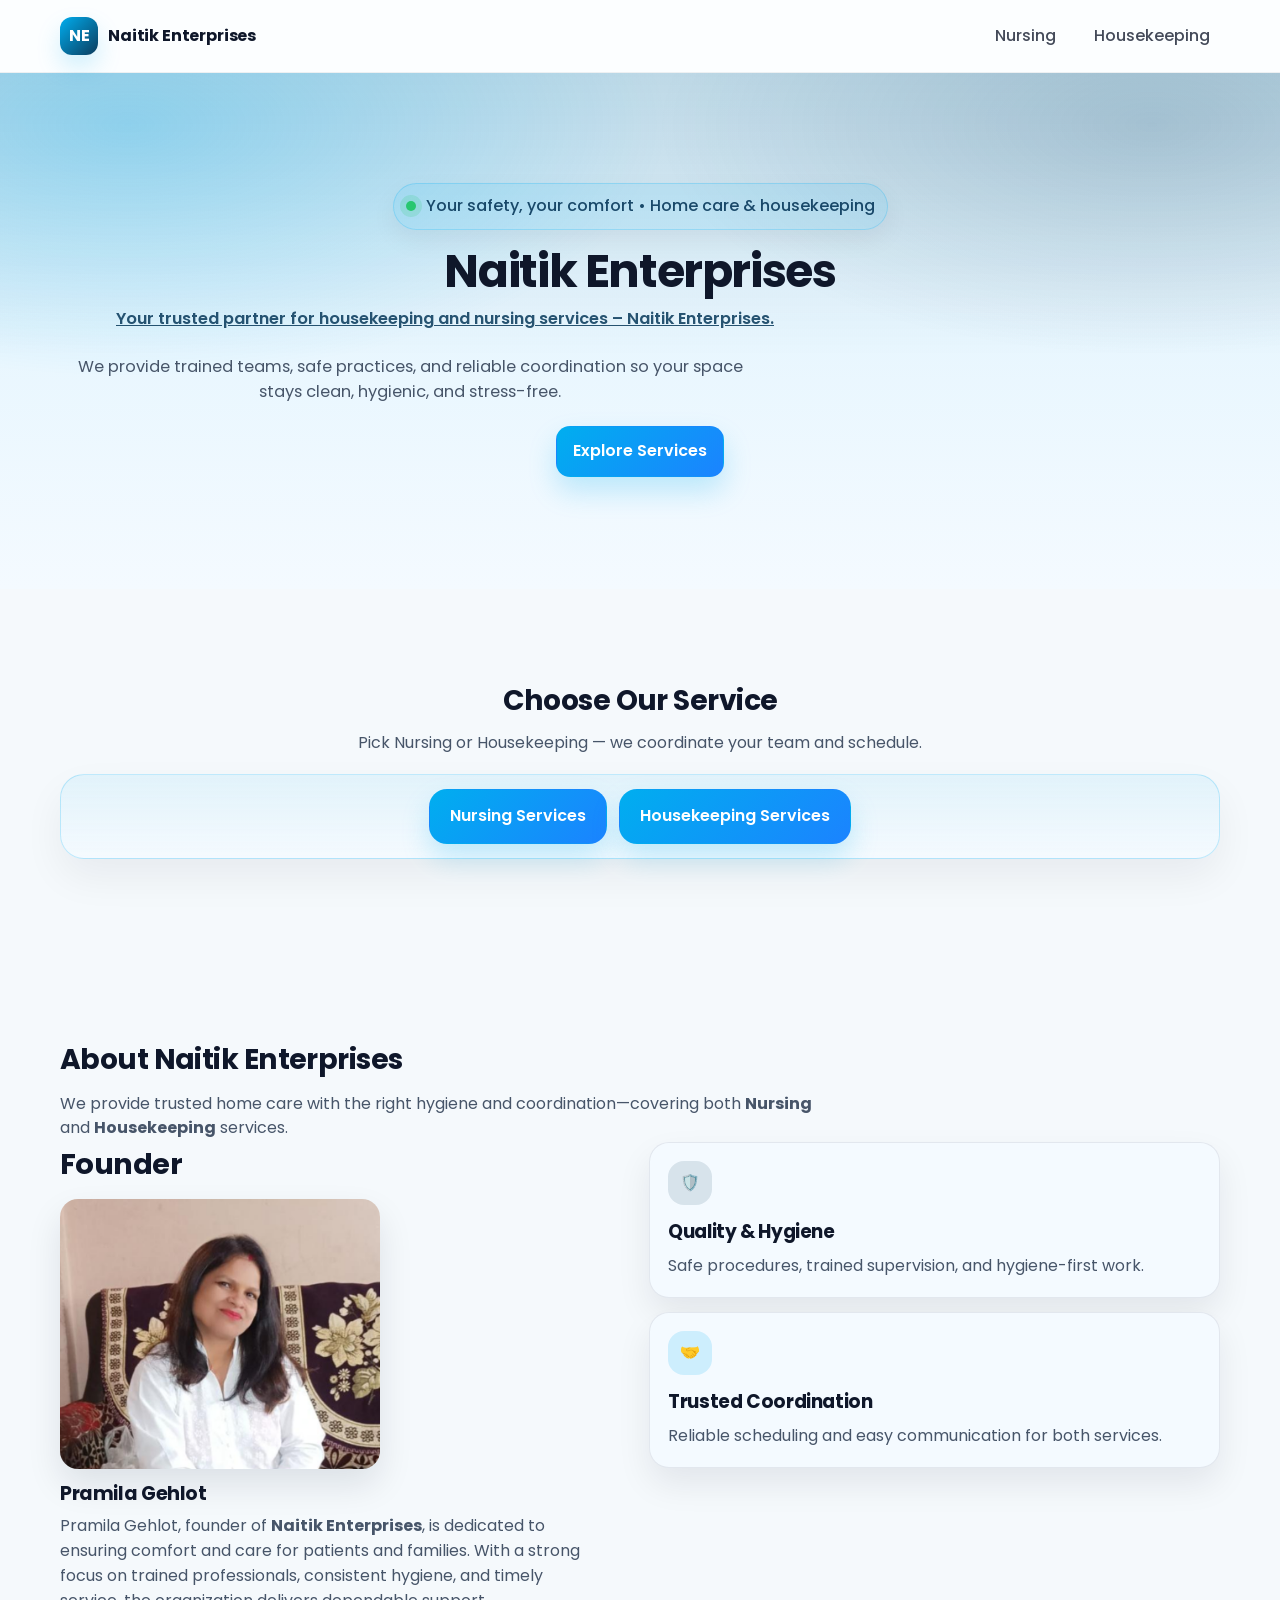
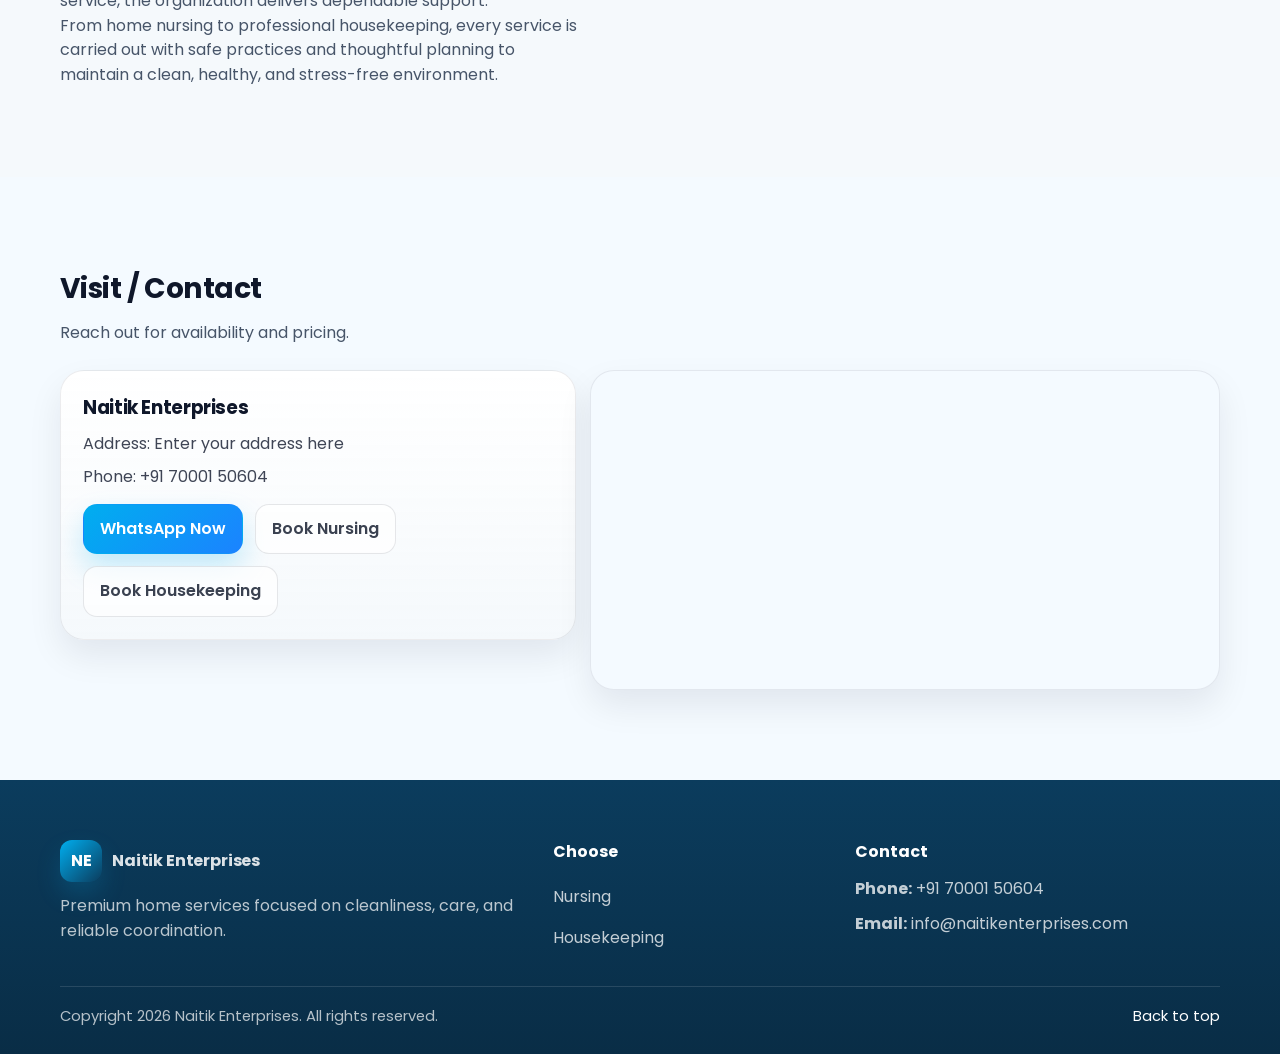
==== index.html @ d5fc6ef5 "comp" ====
﻿<!doctype html>
<html lang="en">
  <head>
    <meta charset="UTF-8" />
    <meta name="viewport" content="width=device-width, initial-scale=1.0" />
    <meta
      name="description"
      content="Choose a service: Nursing or Housekeeping by Naitik Enterprises."
    />
    <title>Naitik Enterprises - Choose Service</title>

    <link rel="preconnect" href="https://fonts.googleapis.com" />
    <link rel="preconnect" href="https://fonts.gstatic.com" crossorigin />
    <link
      href="https://fonts.googleapis.com/css2?family=Poppins:wght@300;400;500;600;700&display=swap"
      rel="stylesheet"
    />

    <link rel="stylesheet" href="./style.css" />
  </head>

  <body>
    <a class="skip-link" href="#home">Skip to content</a>

    <header class="header" id="top">
      <nav class="nav" aria-label="Primary navigation">
        <div class="container nav__inner">
          <a class="brand" href="index.html" aria-label="Naitik Enterprises Home">
            <span class="brand__mark" aria-hidden="true">NE</span>
            <span class="brand__name">Naitik Enterprises</span>
          </a>

          <button
            class="nav__toggle"
            type="button"
            aria-label="Open menu"
            aria-controls="navMenu"
            aria-expanded="false"
          >
            <span class="nav__toggleLines" aria-hidden="true"></span>
          </button>

          <div class="nav__menu" id="navMenu">
            <a class="nav__link" href="nursing.html">Nursing</a>
            <a class="nav__link" href="housekeeping.html">Housekeeping</a>
          </div>
        </div>
      </nav>
    </header>

    <main id="home">
      <section class="hero section" aria-label="Choose Service">
        <div class="container hero__grid" style="grid-template-columns:1fr">
          <div class="hero__content reveal" style="text-align:center">
            <div class="pill">
              <span class="dot" aria-hidden="true"></span>
              Your safety, your comfort • Home care & housekeeping
            </div>

            <h1 class="hero__title">Naitik Enterprises</h1>

            <p class="hero__subtitle" style="margin-top:10px; font-weight:600; color:rgba(11,60,93,.88);">
              <a href="#choose" style="text-decoration:underline;">
                Your trusted partner for housekeeping and nursing services – Naitik Enterprises.
              </a>
            </p>

            <p class="hero__subtitle" style="margin-top:6px;">
              We provide trained teams, safe practices, and reliable coordination so your space stays
              clean, hygienic, and stress-free.
            </p>

            <div class="hero__actions" style="justify-content:center; margin-top:16px;">
              <a class="btn btn--primary" href="#choose">Explore Services</a>
            </div>
          </div>
        </div>
      </section>

      <section class="section section--soft" id="choose" aria-label="Choose Our Service">
        <div class="container">
          <div class="sectionHead reveal" style="max-width:860px; margin-inline:auto; text-align:center;">
            <h2 class="sectionHead__title" style="margin-bottom:8px;">Choose Our Service</h2>
            <p class="sectionHead__subtitle">Pick Nursing or Housekeeping — we coordinate your team and schedule.</p>
          </div>

          <div class="chooseOptions reveal">
            <a class="btn btn--primary" href="nursing.html">Nursing Services</a>
            <a class="btn btn--primary" href="housekeeping.html">Housekeeping Services</a>
          </div>
        </div>
      </section>

      <section class="section section--soft" id="about" aria-label="About Us">
        <div class="container">
          <div class="sectionHead reveal">
            <h2 class="sectionHead__title">About Naitik Enterprises</h2>
            <p class="sectionHead__subtitle">
              We provide trusted home care with the right hygiene and coordination—covering both
              <strong>Nursing</strong> and <strong>Housekeeping</strong> services.
            </p>
          </div>

          <div class="twoCol">
            <div class="twoCol__left reveal">
              <h3 class="twoCol__title">Founder</h3>
              <div class="founderPhotoWrap">
                <img
                  class="founderPhoto"
                  src="./images/founder%20photo.png"
                  alt="Founder Pramila Gehlot"
                  loading="lazy"
                  decoding="async"
                />
                <h4 class="founderName">Pramila Gehlot</h4>
                <p class="twoCol__text">
          Pramila Gehlot, founder of <strong>Naitik Enterprises</strong>, is dedicated to ensuring comfort and care for patients and families. With a strong focus on trained professionals, consistent hygiene, and timely service, the organization delivers dependable support.
                </p>
                <p class="twoCol__text">
                  From home nursing to professional housekeeping, every service is carried out with safe practices and thoughtful planning to maintain a clean, healthy, and stress-free environment.
                </p>
              </div>
            </div>

            <div class="twoCol__right reveal">
              <div class="featureCard">
                <div class="featureCard__icon" aria-hidden="true">🛡️</div>
                <h3 class="featureCard__title">Quality &amp; Hygiene</h3>
                <p class="featureCard__text">Safe procedures, trained supervision, and hygiene-first work.</p>
              </div>
              <div class="featureCard" style="margin-top:14px;">
                <div class="featureCard__icon featureCard__icon--blue" aria-hidden="true">🤝</div>
                <h3 class="featureCard__title">Trusted Coordination</h3>
                <p class="featureCard__text">Reliable scheduling and easy communication for both services.</p>
              </div>
            </div>
          </div>
        </div>
      </section>

      <section class="section" id="location" aria-label="Location">
        <div class="container">
          <div class="sectionHead reveal">
            <h2 class="sectionHead__title">Visit / Contact</h2>
            <p class="sectionHead__subtitle">
              Reach out for availability and pricing.
            </p>
          </div>

          <div class="locGrid">
            <div class="locInfo reveal">
              <div class="locCard">
                <h3 class="locCard__title">Naitik Enterprises</h3>
                <p class="locCard__text">
                  Address: <span data-address>Enter your address here</span>
                </p>
                <p class="locCard__text">Phone: <span data-phone>+91 70001 50604</span></p>
                <div class="locActions">
                  <a
                    class="btn btn--primary"
                    data-whatsapp-link
                    href="#"
                    rel="noopener"
                    aria-label="WhatsApp Now"
                    >WhatsApp Now</a
                  >
                  <a class="btn btn--ghost" href="nursing.html#contact">Book Nursing</a>
                  <a class="btn btn--ghost" href="housekeeping.html#contact">Book Housekeeping</a>
                </div>
              </div>
            </div>

            <div class="mapWrap reveal">
              <div class="mapCard" aria-label="Google Map">
                <iframe
                  loading="lazy"
                  referrerpolicy="no-referrer-when-downgrade"
                  src="https://www.google.com/maps?q=22.7072337,75.9017387&output=embed"
                  title="Google Maps location"
                ></iframe>
              </div>
            </div>
          </div>
        </div>
      </section>
    </main>

    <footer class="footer">
      <div class="container footer__grid">
        <div class="footer__brand">
          <div class="brand brand--footer">
            <span class="brand__mark" aria-hidden="true">NE</span>
            <span class="brand__name">Naitik Enterprises</span>
          </div>
          <p class="footer__text">
            Premium home services focused on cleanliness, care, and reliable coordination.
          </p>
        </div>

        <div class="footer__col">
          <h4 class="footer__title">Choose</h4>
          <a class="footer__link" href="nursing.html">Nursing</a>
          <a class="footer__link" href="housekeeping.html">Housekeeping</a>
        </div>

        <div class="footer__col">
          <h4 class="footer__title">Contact</h4>
          <div class="footer__meta">
            <div><strong>Phone:</strong> +91 70001 50604</div>
            <div><strong>Email:</strong> info@naitikenterprises.com</div>
          </div>
        </div>
      </div>

        <div class="container footer__bottom">
          <div>Copyright <span id="year"></span> Naitik Enterprises. All rights reserved.</div>
        <a class="footer__top" href="#top">Back to top</a>
      </div>
    </footer>

    <script src="./script.js"></script>
  </body>
</html>
---- style.css ----
:root{
  --primary:#0B3C5D;
  --secondary:#00AEEF;
  --accent:#28C76F;
  --bg:#F4FAFF;
  --soft:#F5F9FC;
  --text:#0f172a;
  --muted:#475569;
  --border:rgba(15,23,42,.12);
  --shadow:0 18px 50px rgba(2, 18, 35, .12);
  --shadowSoft:0 10px 30px rgba(2, 18, 35, .10);
  --radius:16px;
  --radiusSm:12px;
  --container:1160px;
}

*{box-sizing:border-box}
html{scroll-behavior:smooth}
body{
  margin:0;
  font-family:Poppins, system-ui, -apple-system, Segoe UI, Roboto, Arial, sans-serif;
  color:var(--text);
  background:var(--bg);
  line-height:1.55;
}
img{max-width:100%;display:block}
a{color:inherit;text-decoration:none}
button,input,select{font:inherit}

.skip-link{
  position:absolute;left:-999px;top:10px;
  background:var(--primary);color:#fff;
  padding:10px 12px;border-radius:10px;
  z-index:1000;
}
.skip-link:focus{left:10px}

.container{
  width:min(var(--container), calc(100% - 40px));
  margin-inline:auto;
}

.section{padding:90px 0}
.section--soft{background:var(--soft)}

.sectionHead{max-width:760px}
.sectionHead__title{
  margin:0 0 10px;
  font-size:clamp(1.55rem, 2.2vw, 2.2rem);
  letter-spacing:-.02em;
}
.sectionHead__subtitle{margin:0;color:var(--muted)}

.header{position:sticky;top:0;z-index:999}
.nav{
  background:rgba(255,255,255,.72);
  backdrop-filter:saturate(140%) blur(14px);
  border-bottom:1px solid rgba(15,23,42,.06);
  transition:box-shadow .25s ease, background .25s ease;
}
.nav.is-scrolled{
  background:rgba(255,255,255,.92);
  box-shadow:0 10px 30px rgba(2, 18, 35, .10);
}
.nav__inner{
  height:72px;
  display:flex;
  align-items:center;
  justify-content:space-between;
  gap:18px;
}

.brand{display:flex;align-items:center;gap:10px}
.brand__mark{
  width:38px;height:38px;border-radius:12px;
  display:grid;place-items:center;
  background:linear-gradient(135deg, var(--secondary), var(--primary));
  color:#fff;font-weight:700;
  box-shadow:0 12px 24px rgba(0, 174, 239, .18);
}
.brand__name{font-weight:700;letter-spacing:-.01em}
.brand--footer .brand__mark{width:42px;height:42px}

.nav__menu{display:flex;align-items:center;gap:18px}
.nav__link{
  font-weight:500;
  color:rgba(15,23,42,.78);
  padding:10px 10px;
  border-radius:12px;
  transition:background .2s ease,color .2s ease;
}
.nav__link:hover{background:rgba(0,174,239,.10);color:var(--primary)}
.nav__link--cta{
  background:linear-gradient(135deg, rgba(0,174,239,.16), rgba(40,199,111,.12));
  border:1px solid rgba(0,174,239,.20);
}
.nav__link--cta:hover{background:rgba(0,174,239,.14)}

.nav__toggle{
  display:none;
  width:44px;height:44px;
  border-radius:14px;
  border:1px solid rgba(15,23,42,.10);
  background:rgba(255,255,255,.7);
}
.nav__toggleLines{
  display:block;width:18px;height:12px;margin:auto;
  background:
    linear-gradient(#0f172a,#0f172a) 0 0/100% 2px,
    linear-gradient(#0f172a,#0f172a) 0 50%/100% 2px,
    linear-gradient(#0f172a,#0f172a) 0 100%/100% 2px;
  background-repeat:no-repeat;
  opacity:.86;
}

/* HERO */
.hero{
  padding:110px 0 90px;
  position:relative;
  overflow:hidden;
  background-color:var(--bg);
}

.hero::before{
  content:"";
  position:absolute;
  inset:0;
  background-image:url('./images/background.png');
  background-size:cover;
  background-position:center;
  background-repeat:no-repeat;
  z-index:0;
}

/* Different hero background images per page so pages don't look like each other */
.hero[aria-label="Housekeeping Hero"]::before{
  background-image:url('./images/housekeeping.avif');
  background-position:center;
}

.hero[aria-label="Choose Service"]::before{
  background-image:url('./images/indexbackground.png');
  background-position:center;
}

.hero::after{
  content:"";
  position:absolute;
  inset:0;
  background:
    radial-gradient(900px 420px at 10% 10%, rgba(0,174,239,.18), transparent 60%),
    radial-gradient(900px 420px at 90% 10%, rgba(40,199,111,.14), transparent 55%),
    linear-gradient(180deg, rgba(11,60,93,.10), transparent 55%),
    linear-gradient(180deg, rgba(0,174,239,.10), rgba(244,250,255,.55));
  z-index:1;
  pointer-events:none;
}

/* Slightly different tint for Housekeeping hero to avoid nursing-like feel */
.hero[aria-label="Housekeeping Hero"]::after{
  background:
    radial-gradient(900px 420px at 10% 10%, rgba(40,199,111,.22), transparent 60%),
    radial-gradient(900px 420px at 90% 10%, rgba(0,174,239,.18), transparent 55%),
    linear-gradient(180deg, rgba(0,174,239,.08), transparent 55%),
    linear-gradient(180deg, rgba(40,199,111,.08), rgba(244,250,255,.68));
}

/* Medical-style theme for Choose Service page */
.hero[aria-label="Choose Service"]::after{
  background:
    radial-gradient(900px 420px at 10% 10%, rgba(0,174,239,.28), transparent 60%),
    radial-gradient(900px 420px at 90% 10%, rgba(11,60,93,.18), transparent 55%),
    linear-gradient(180deg, rgba(11,60,93,.14), transparent 55%),
    linear-gradient(180deg, rgba(0,174,239,.10), rgba(244,250,255,.78));
}

.hero[aria-label="Choose Service"] .pill{
  background:rgba(0,174,239,.10);
  border-color:rgba(0,174,239,.22);
  color:rgba(11,60,93,.92);
}

.hero[aria-label="Choose Service"] .hero__title{
  font-size:clamp(2.2rem, 3.6vw, 3.6rem);
  line-height:1.1;
}

.hero[aria-label="Choose Service"] .hero__subtitle{
  max-width:70ch;
  font-size:1.02rem;
}

.hero[aria-label="Choose Service"] .chooseOptions,
#choose .chooseOptions{
  margin-top:18px;
  display:flex;
  gap:12px;
  justify-content:center;
  flex-wrap:wrap;
  padding:14px 14px;
  border-radius:24px;
  border:1px solid rgba(0,174,239,.22);
  background:linear-gradient(180deg, rgba(0,174,239,.08), rgba(244,250,255,.78));
  box-shadow:0 18px 40px rgba(2,18,35,.06);
}

#choose .chooseOptions .btn,
.hero[aria-label="Choose Service"] .chooseOptions .btn{
  padding:14px 20px;
  border-radius:18px;
  transition:transform .2s ease, box-shadow .2s ease, border-color .2s ease, background .2s ease;
}

#choose .chooseOptions .btn:hover,
.hero[aria-label="Choose Service"] .chooseOptions .btn:hover{
  transform:translateY(-3px);
  box-shadow:0 22px 46px rgba(2,18,35,.12);
}

@media (max-width: 520px){
  #choose .chooseOptions,
  .hero[aria-label="Choose Service"] .chooseOptions{
    padding:12px;
  }
  #choose .chooseOptions .btn,
  .hero[aria-label="Choose Service"] .chooseOptions .btn{
    width:100%;
  }
}

.hero .hero__grid{
  position:relative;
  z-index:2;
}
.hero__grid{
  display:grid;
  grid-template-columns:1.05fr .95fr;
  gap:54px;
  align-items:center;
}
.pill{
  display:inline-flex;align-items:center;gap:10px;
  padding:10px 12px;border-radius:999px;
  background:rgba(255,255,255,.8);
  border:1px solid rgba(15,23,42,.08);
  box-shadow:0 10px 26px rgba(2, 18, 35, .06);
  color:rgba(15,23,42,.76);
  font-weight:500;
}
.dot{width:10px;height:10px;border-radius:50%;background:var(--accent);box-shadow:0 0 0 6px rgba(40,199,111,.18)}
.hero__title{
  margin:16px 0 10px;
  font-size:clamp(2.0rem, 3.2vw, 3.3rem);
  line-height:1.12;
  letter-spacing:-.03em;
}
.hero__subtitle{margin:0 0 22px;color:var(--muted);max-width:54ch}
.hero__actions{display:flex;gap:12px;flex-wrap:wrap;margin-bottom:22px}

.btn{
  display:inline-flex;align-items:center;justify-content:center;
  padding:12px 16px;
  border-radius:14px;
  border:1px solid transparent;
  font-weight:600;
  transition:transform .2s ease, box-shadow .2s ease, background .2s ease, border-color .2s ease;
  cursor:pointer;
  user-select:none;
}
.btn:active{transform:translateY(1px)}
.btn--primary{
  background:linear-gradient(135deg, var(--secondary), #1b83ff);
  color:#fff;
  box-shadow:0 14px 28px rgba(0,174,239,.22);
}
.btn--primary:hover{transform:translateY(-2px);box-shadow:0 18px 40px rgba(0,174,239,.28)}
.btn--ghost{
  background:rgba(255,255,255,.72);
  border-color:rgba(15,23,42,.10);
  color:rgba(15,23,42,.82);
}
.btn--ghost:hover{transform:translateY(-2px);box-shadow:0 16px 34px rgba(2, 18, 35, .10)}
.btn--dark{
  background:rgba(11,60,93,.92);
  color:#fff;
  box-shadow:0 14px 28px rgba(11,60,93,.22);
}
.btn--dark:hover{transform:translateY(-2px);box-shadow:0 18px 40px rgba(11,60,93,.28)}
.btn--accent{
  background:linear-gradient(135deg, var(--accent), #1fbf86);
  color:#08311c;
  box-shadow:0 14px 28px rgba(40,199,111,.22);
}
.btn--accent:hover{transform:translateY(-2px);box-shadow:0 18px 40px rgba(40,199,111,.26)}
.btn--full{width:100%}

.hero__trust{display:grid;grid-template-columns:repeat(3, minmax(0,1fr));gap:12px}
.trustItem{
  display:flex;gap:10px;align-items:flex-start;
  padding:12px 12px;border-radius:16px;
  background:rgba(255,255,255,.70);
  border:1px solid rgba(15,23,42,.08);
}
.trustItem__icon{
  width:34px;height:34px;border-radius:12px;
  display:grid;place-items:center;
  background:rgba(11,60,93,.12);
  color:var(--primary);font-weight:700;
}
.trustItem__icon--blue{background:rgba(0,174,239,.16);color:#056b9b}
.trustItem__icon--green{background:rgba(40,199,111,.18);color:#0a6a3b}

.trustItem__icon svg{
  width:18px;
  height:18px;
  display:block;
  fill:currentColor;
}
.trustItem__text strong{display:block;font-size:.95rem}
.trustItem__text span{display:block;color:var(--muted);font-size:.82rem}

.heroCard{position:relative;border-radius:24px;overflow:hidden;box-shadow:var(--shadow)}
.heroCard__bg{
  position:absolute;inset:-40% -40%;
  background:
    radial-gradient(circle at 35% 25%, rgba(0,174,239,.40), transparent 56%),
    radial-gradient(circle at 70% 65%, rgba(40,199,111,.28), transparent 62%);
  filter:blur(20px);
}
.heroCard__img{position:relative;aspect-ratio:4/3;object-fit:cover;transform:scale(1.03)}
.heroCard__badge{
  position:absolute;left:18px;bottom:18px;
  display:flex;gap:10px;align-items:center;
  padding:10px 12px;border-radius:18px;
  background:rgba(255,255,255,.78);
  border:1px solid rgba(15,23,42,.10);
  backdrop-filter:blur(10px);
  box-shadow:0 18px 40px rgba(2,18,35,.12);
}
.heroCard__badge--right{left:auto;right:18px;bottom:auto;top:18px}
.heroCard__badgeIcon{
  width:38px;height:38px;border-radius:14px;
  display:grid;place-items:center;
  background:rgba(0,174,239,.14);
}
.heroCard__badgeIcon--green{background:rgba(40,199,111,.18)}
.heroCard__badgeText strong{display:block}
.heroCard__badgeText span{display:block;font-size:.82rem;color:var(--muted)}

.glassRow{
  margin-top:14px;
  display:grid;grid-template-columns:repeat(3, 1fr);
  gap:12px;
}
.glassStat{
  padding:14px 14px;border-radius:18px;
  border:1px solid rgba(15,23,42,.10);
  background:rgba(255,255,255,.66);
  backdrop-filter:blur(10px);
  box-shadow:0 16px 34px rgba(2,18,35,.08);
}
.glassStat__label{color:var(--muted);font-size:.82rem}
.glassStat__value{font-weight:700;letter-spacing:-.02em}

/* SERVICES */
.servicesSplit{
  margin-top:28px;
  display:grid;
  grid-template-columns:1fr 1fr;
  gap:18px;
}
.svcPane{
  border-radius:24px;
  padding:26px;
  position:relative;
  overflow:hidden;
  box-shadow:var(--shadowSoft);
  border:1px solid rgba(15,23,42,.08);
}
.svcPane::before{
  content:"";
  position:absolute;inset:-40% -40%;
  background:radial-gradient(circle at 25% 25%, rgba(255,255,255,.9), transparent 55%);
  opacity:.6;
  pointer-events:none;
}
.svcPane--light{
  background:linear-gradient(180deg, rgba(0,174,239,.14), rgba(245,249,252,1));
}
.svcPane--dark{
  background:linear-gradient(180deg, rgba(11,60,93,1), rgba(9,45,70,1));
  border-color:rgba(255,255,255,.10);
}
.svcPane__head{position:relative}
.svcPane__title{margin:0;font-size:1.35rem;letter-spacing:-.02em}
.svcPane__desc{margin:10px 0 0;color:var(--muted)}
.svcPane--dark .svcPane__title{color:#fff}
.svcPane--dark .svcPane__desc{color:rgba(255,255,255,.72)}

.svcGrid{
  position:relative;
  margin-top:18px;
  display:grid;
  grid-template-columns:repeat(2, minmax(0,1fr));
  gap:12px;
}
.svcCard{
  border-radius:var(--radiusSm);
  padding:14px 14px;
  border:1px solid rgba(15,23,42,.12);
  background:rgba(255,255,255,.62);
  backdrop-filter:blur(10px);
  transition:transform .2s ease, box-shadow .2s ease, border-color .2s ease, background .2s ease;
  min-height:120px;
}
.svcCard:hover{
  transform:translateY(-4px);
  box-shadow:0 18px 34px rgba(2,18,35,.12);
  border-color:rgba(0,174,239,.30);
}
.svcCard__icon{
  width:34px;height:34px;border-radius:12px;
  display:grid;place-items:center;
  background:rgba(0,174,239,.16);
  margin-bottom:10px;
}

.svcCard__icon svg{
  width:18px;
  height:18px;
  display:block;
  fill:currentColor;
}
.svcCard__title{margin:0 0 6px;font-size:1.02rem;letter-spacing:-.01em}
.svcCard__text{margin:0;color:var(--muted);font-size:.88rem}

.svcCard--dark{
  background:rgba(255,255,255,.07);
  border-color:rgba(255,255,255,.12);
}
.svcCard--dark:hover{
  border-color:rgba(40,199,111,.35);
  box-shadow:0 22px 44px rgba(0,0,0,.22);
}
.svcCard--dark .svcCard__icon{background:rgba(40,199,111,.16)}
.svcCard--dark .svcCard__title{color:#fff}
.svcCard--dark .svcCard__text{color:rgba(255,255,255,.74)}

.svcPane__actions{position:relative;margin-top:16px}

/* WHY + STATS */
.whyGrid{
  margin-top:26px;
  display:grid;
  grid-template-columns:repeat(4, minmax(0,1fr));
  gap:14px;
}
.featureCard{
  border-radius:20px;
  padding:18px 18px;
  background:var(--bg);
  border:1px solid rgba(15,23,42,.08);
  box-shadow:0 16px 34px rgba(2,18,35,.08);
  transition:transform .2s ease, box-shadow .2s ease;
}
.featureCard:hover{transform:translateY(-4px);box-shadow:0 22px 46px rgba(2,18,35,.12)}
.featureCard__icon{
  width:44px;height:44px;border-radius:16px;
  display:grid;place-items:center;
  background:rgba(11,60,93,.12);
  color:var(--primary);
  margin-bottom:12px;
  font-weight:700;
}
.featureCard__icon--blue{background:rgba(0,174,239,.16);color:#056b9b}
.featureCard__icon--green{background:rgba(40,199,111,.18);color:#0a6a3b}

.featureCard__icon svg{
  width:20px;
  height:20px;
  display:block;
  fill:currentColor;
}
.featureCard__title{margin:0 0 8px;letter-spacing:-.02em}
.featureCard__text{margin:0;color:var(--muted)}

.statsRow{
  margin-top:18px;
  display:grid;
  grid-template-columns:repeat(3, minmax(0,1fr));
  gap:14px;
}
.statCard{
  border-radius:22px;
  padding:18px;
  background:linear-gradient(180deg, rgba(255,255,255,.9), rgba(245,249,252,1));
  border:1px solid rgba(15,23,42,.08);
  box-shadow:0 16px 34px rgba(2,18,35,.08);
}
.statCard__value{
  font-size:2rem;
  font-weight:800;
  letter-spacing:-.03em;
  color:var(--primary);
}
.statCard__suffix{opacity:.8;font-weight:800}
.statCard__label{color:var(--muted);margin-top:4px}

/* FORMS */
.twoCol{
  display:grid;
  grid-template-columns:1fr 1fr;
  gap:18px;
  align-items:start;
}
.twoCol__title{margin:0 0 10px;font-size:1.8rem;letter-spacing:-.02em}
.twoCol__text{margin:0;color:var(--muted);max-width:52ch}
.contactStrip{margin-top:18px;display:grid;gap:12px}
.contactStrip__item{
  display:flex;gap:12px;align-items:center;
  padding:14px;border-radius:18px;
  background:rgba(255,255,255,.80);
  border:1px solid rgba(15,23,42,.08);
  box-shadow:0 16px 34px rgba(2,18,35,.08);
}
.contactStrip__icon{
  width:44px;height:44px;border-radius:16px;
  display:grid;place-items:center;
  background:rgba(11,60,93,.12);
}
.contactStrip__icon--blue{background:rgba(0,174,239,.16)}

.contactStrip__icon svg{
  width:20px;
  height:20px;
  display:block;
  fill:currentColor;
}
.contactStrip__label{color:var(--muted);font-size:.82rem}
.contactStrip__value{font-weight:700}

.formCard{
  border-radius:24px;
  padding:22px;
  background:var(--bg);
  border:1px solid rgba(15,23,42,.08);
  box-shadow:var(--shadowSoft);
}
.formCard__head{margin-bottom:14px}
.formCard__title{margin:0;letter-spacing:-.02em}
.formCard__sub{margin:6px 0 0;color:var(--muted)}

.formGrid{display:grid;grid-template-columns:1fr 1fr;gap:12px}
.field{display:flex;flex-direction:column;gap:8px}
.field--full{grid-column:1/-1}
.field__label{font-size:.86rem;color:rgba(15,23,42,.72);font-weight:500}
.field__input{
  height:46px;
  border-radius:14px;
  padding:10px 12px;
  border:1px solid rgba(15,23,42,.12);
  background:rgba(245,249,252,.7);
  outline:none;
  transition:border-color .2s ease, box-shadow .2s ease, background .2s ease;
}
select.field__input{appearance:none;background-image:linear-gradient(45deg, transparent 50%, rgba(15,23,42,.62) 50%),linear-gradient(135deg, rgba(15,23,42,.62) 50%, transparent 50%);background-position:calc(100% - 18px) 20px, calc(100% - 12px) 20px;background-size:6px 6px, 6px 6px;background-repeat:no-repeat;padding-right:34px}
.field__input:focus{
  border-color:rgba(0,174,239,.55);
  box-shadow:0 0 0 5px rgba(0,174,239,.14);
  background:var(--bg);
}
.field__file{padding:10px 12px;height:auto}
.field__help{color:var(--muted);font-size:.82rem}
.formHint{margin:12px 0 0;color:var(--muted);font-size:.86rem}
.formAlert{
  margin-top:12px;
  padding:12px 14px;
  border-radius:16px;
  background:rgba(40,199,111,.14);
  border:1px solid rgba(40,199,111,.24);
  color:#06341d;
  display:none;
}
.formAlert.is-error{
  background:rgba(239,68,68,.12);
  border-color:rgba(239,68,68,.25);
  color:#3a0b0b;
}
.formAlert.is-show{display:block}

/* CAREER */
.careerGrid{
  margin-top:24px;
  display:grid;
  grid-template-columns: .9fr 1.1fr;
  gap:18px;
  align-items:start;
}
.careerPitch__card{
  border-radius:24px;
  padding:22px;
  background:linear-gradient(135deg, rgba(11,60,93,1), rgba(0,174,239,.18));
  color:#fff;
  border:1px solid rgba(255,255,255,.14);
  box-shadow:0 22px 54px rgba(2,18,35,.18);
}
.careerPitch__title{margin:0 0 10px;letter-spacing:-.02em}
.careerPitch__text{margin:0 0 14px;color:rgba(255,255,255,.78)}
.ticks{margin:0;padding-left:18px;color:rgba(255,255,255,.88)}
.ticks li{margin:10px 0}

/* TESTIMONIALS */
.tGrid{
  margin-top:24px;
  display:grid;
  grid-template-columns:repeat(3, minmax(0,1fr));
  gap:14px;
}
.tCard{
  border-radius:22px;
  padding:18px;
  background:var(--bg);
  border:1px solid rgba(15,23,42,.08);
  box-shadow:0 16px 34px rgba(2,18,35,.08);
}
.tCard__top{display:flex;justify-content:space-between;gap:12px;align-items:center;margin-bottom:10px}
.tStars{color:#f59e0b;font-weight:800;letter-spacing:.1em}
.tPerson strong{display:block}
.tPerson span{display:block;font-size:.85rem;color:var(--muted)}
.tCard__text{margin:0;color:rgba(15,23,42,.78)}

.videoRow{
  margin-top:16px;
  display:grid;
  grid-template-columns:1fr 1fr;
  gap:14px;
}
.videoCard{
  border-radius:22px;
  overflow:hidden;
  background:var(--bg);
  border:1px solid rgba(15,23,42,.08);
  box-shadow:0 16px 34px rgba(2,18,35,.08);
}
.videoCard__frame{aspect-ratio:16/9}
.videoCard__frame iframe{width:100%;height:100%;border:0}
.videoCard__frame video{width:100%;height:100%;object-fit:cover;display:block;background:#000}
.videoCard__meta{padding:14px 16px}
.videoCard__meta span{display:block;color:var(--muted);font-size:.86rem}

/* LOCATION */
.locGrid{
  margin-top:24px;
  display:grid;
  grid-template-columns: .9fr 1.1fr;
  gap:14px;
  align-items:stretch;
}
.locCard{
  border-radius:24px;
  padding:22px;
  background:linear-gradient(180deg, rgba(255,255,255,.92), rgba(245,249,252,1));
  border:1px solid rgba(15,23,42,.08);
  box-shadow:0 16px 34px rgba(2,18,35,.08);
}
.locCard__title{margin:0 0 10px;letter-spacing:-.02em}
.locCard__text{margin:8px 0;color:rgba(15,23,42,.80)}
.locActions{margin-top:14px;display:flex;gap:12px;flex-wrap:wrap}
.mapCard{
  border-radius:24px;
  overflow:hidden;
  border:1px solid rgba(15,23,42,.08);
  box-shadow:0 16px 34px rgba(2,18,35,.08);
  background:var(--bg);
  height:100%;
  min-height:320px;
}
.mapCard iframe{width:100%;height:100%;border:0}

/* ABOUT (Founder) */
.founderPhotoWrap{margin-top:12px}
.founderPhoto{
  width:100%;
  max-width:320px;
  height:auto;
  border-radius:18px;
  box-shadow:0 16px 34px rgba(2,18,35,.10);
  object-fit:cover;
}
.founderName{
  margin:10px 0 6px;
  font-size:1.2rem;
  letter-spacing:-.02em;
}
.founderCaption{margin-top:10px}

/* FOOTER */
.footer{
  background:linear-gradient(180deg, rgba(11,60,93,1), rgba(9,45,70,1));
  color:rgba(255,255,255,.86);
  padding:60px 0 26px;
}
.footer__grid{
  display:grid;
  grid-template-columns:1.35fr .8fr 1.05fr;
  gap:24px;
}
.footer__text{color:rgba(255,255,255,.72);margin:12px 0 14px}
.footer__title{margin:0 0 12px;color:#fff}
.footer__col a{display:block;padding:8px 0;color:rgba(255,255,255,.76)}
.footer__col a:hover{color:#fff}
.footer__meta{display:grid;gap:10px;color:rgba(255,255,255,.76)}
.social{display:flex;gap:10px;flex-wrap:wrap}
.social__link{
  width:40px;height:40px;border-radius:14px;
  display:grid;place-items:center;
  background:rgba(255,255,255,.10);
  border:1px solid rgba(255,255,255,.14);
  color:#fff;
  transition:transform .2s ease, background .2s ease;
}
.social__link:hover{transform:translateY(-2px);background:rgba(255,255,255,.14)}
.footer__bottom{
  margin-top:28px;
  padding-top:18px;
  border-top:1px solid rgba(255,255,255,.12);
  display:flex;
  justify-content:space-between;
  gap:14px;
  flex-wrap:wrap;
  color:rgba(255,255,255,.70);
  font-size:.92rem;
}
.footer__top{color:#fff}
.footer__top:hover{text-decoration:underline}

/* FLOATING WHATSAPP */
.fab{
  position:fixed;
  right:18px;
  bottom:18px;
  padding:12px 14px;
  border-radius:999px;
  border:1px solid rgba(40,199,111,.28);
  background:linear-gradient(135deg, rgba(40,199,111,1), rgba(0,174,239,.55));
  color:#072a18;
  font-weight:700;
  box-shadow:0 22px 46px rgba(2,18,35,.18);
  cursor:pointer;
  z-index:998;
}
.fab:hover{transform:translateY(-2px)}

/* REVEAL ANIMATIONS */
.reveal{
  opacity:0;
  transform:translateY(18px);
  transition:opacity .55s ease, transform .55s ease;
  will-change:opacity, transform;
}
.reveal.is-visible{opacity:1;transform:translateY(0)}

@media (prefers-reduced-motion: reduce){
  html{scroll-behavior:auto}
  .reveal{transition:none;transform:none;opacity:1}
  .btn,.featureCard,.svcCard,.social__link,.fab{transition:none}
}

/* RESPONSIVE */
@media (max-width: 980px){
  .hero__grid{grid-template-columns:1fr;gap:24px}
  .hero__trust{grid-template-columns:1fr;gap:10px}
  .servicesSplit{grid-template-columns:1fr}
  .whyGrid{grid-template-columns:repeat(2, minmax(0,1fr))}
  .twoCol{grid-template-columns:1fr}
  .careerGrid{grid-template-columns:1fr}
  .tGrid{grid-template-columns:1fr}
  .videoRow{grid-template-columns:1fr}
  .locGrid{grid-template-columns:1fr}
  .footer__grid{grid-template-columns:1fr}
}

@media (max-width: 860px){
  .nav__toggle{display:inline-grid;place-items:center}
  .nav__menu{
    position:fixed;
    inset:72px 14px auto 14px;
    border-radius:22px;
    background:rgba(255,255,255,.92);
    backdrop-filter:blur(14px);
    border:1px solid rgba(15,23,42,.10);
    box-shadow:0 30px 70px rgba(2,18,35,.18);
    padding:12px;
    display:grid;
    gap:4px;
    transform:translateY(-14px);
    opacity:0;
    pointer-events:none;
    transition:opacity .2s ease, transform .2s ease;
  }
  .nav__menu.is-open{opacity:1;transform:translateY(0);pointer-events:auto}
  .nav__link{padding:12px 12px}
}

@media (max-width: 520px){
  .section{padding:78px 0}
  .hero{padding:96px 0 78px}
  .hero::before{background-position:center top}
  .svcPane{padding:18px}
  .svcGrid{gap:10px}
  .formCard{padding:18px}
  .formGrid{grid-template-columns:1fr}
  .glassRow{grid-template-columns:1fr}
}
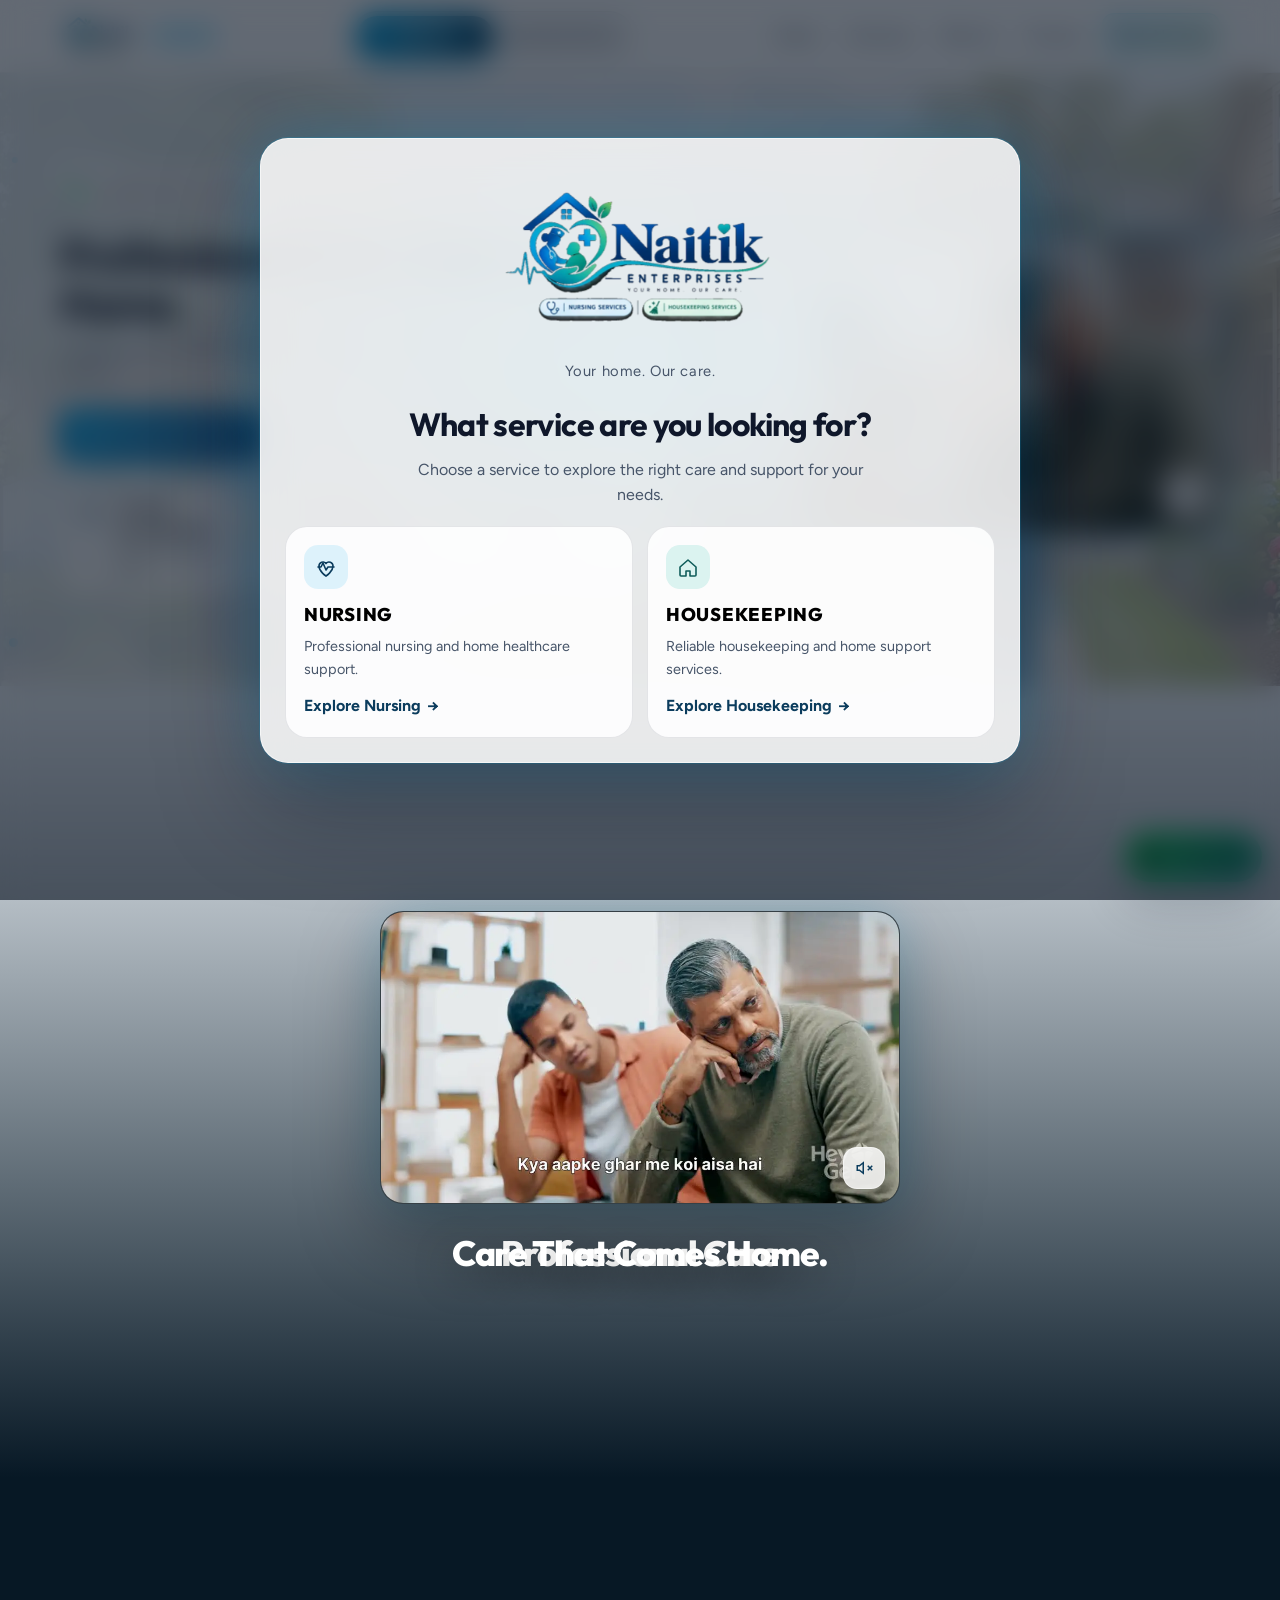
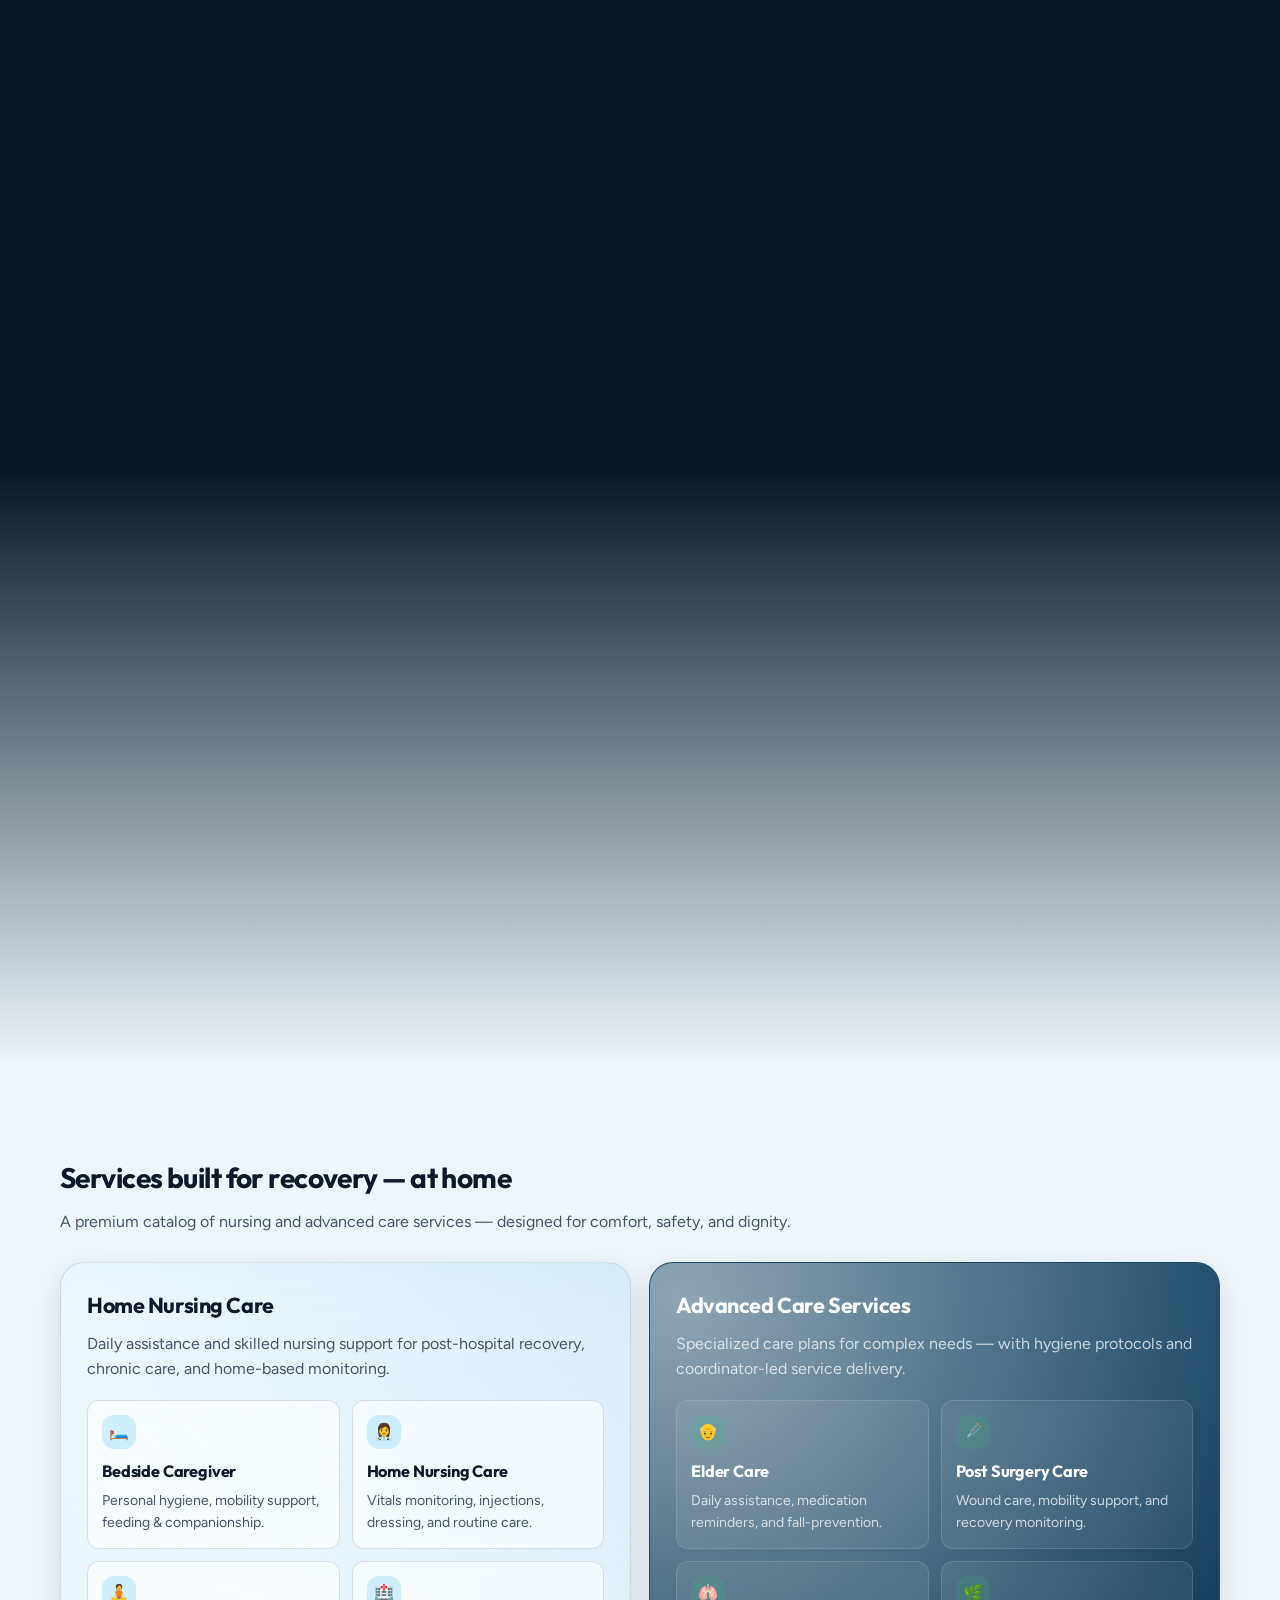
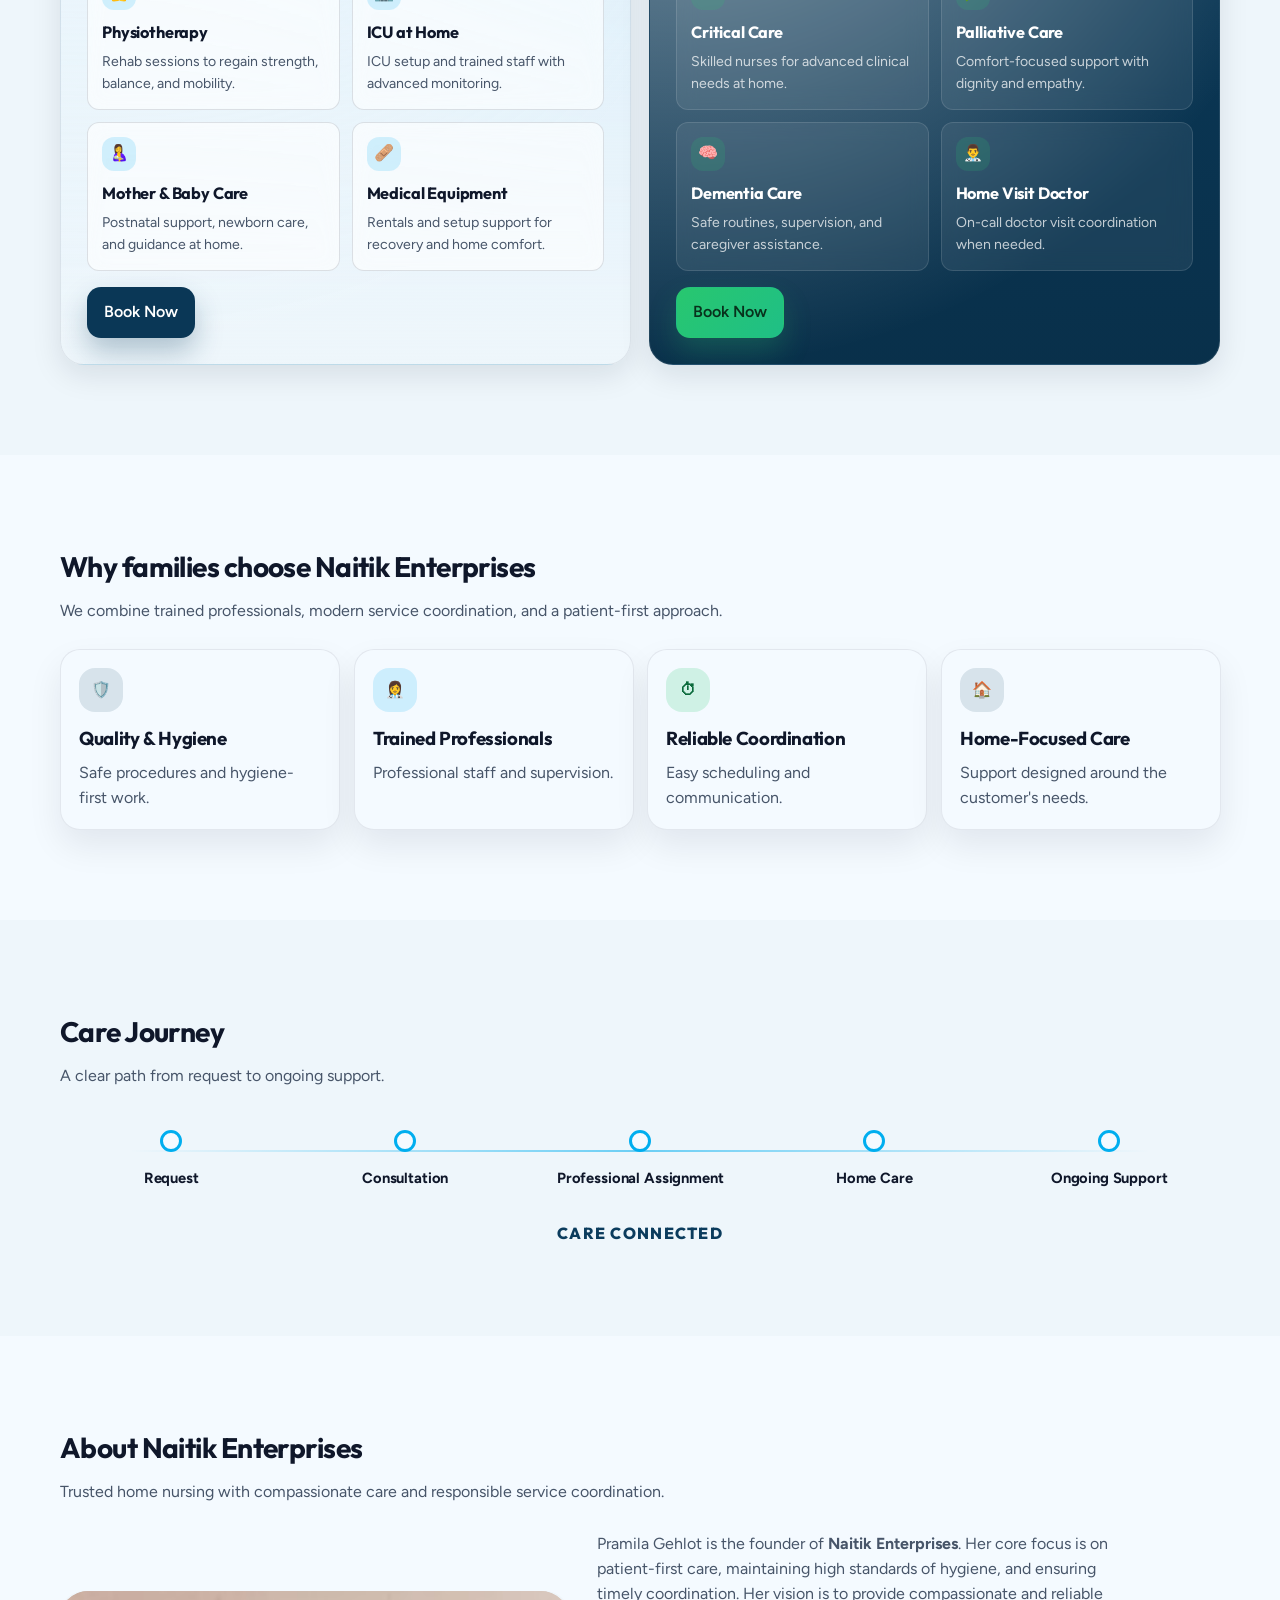
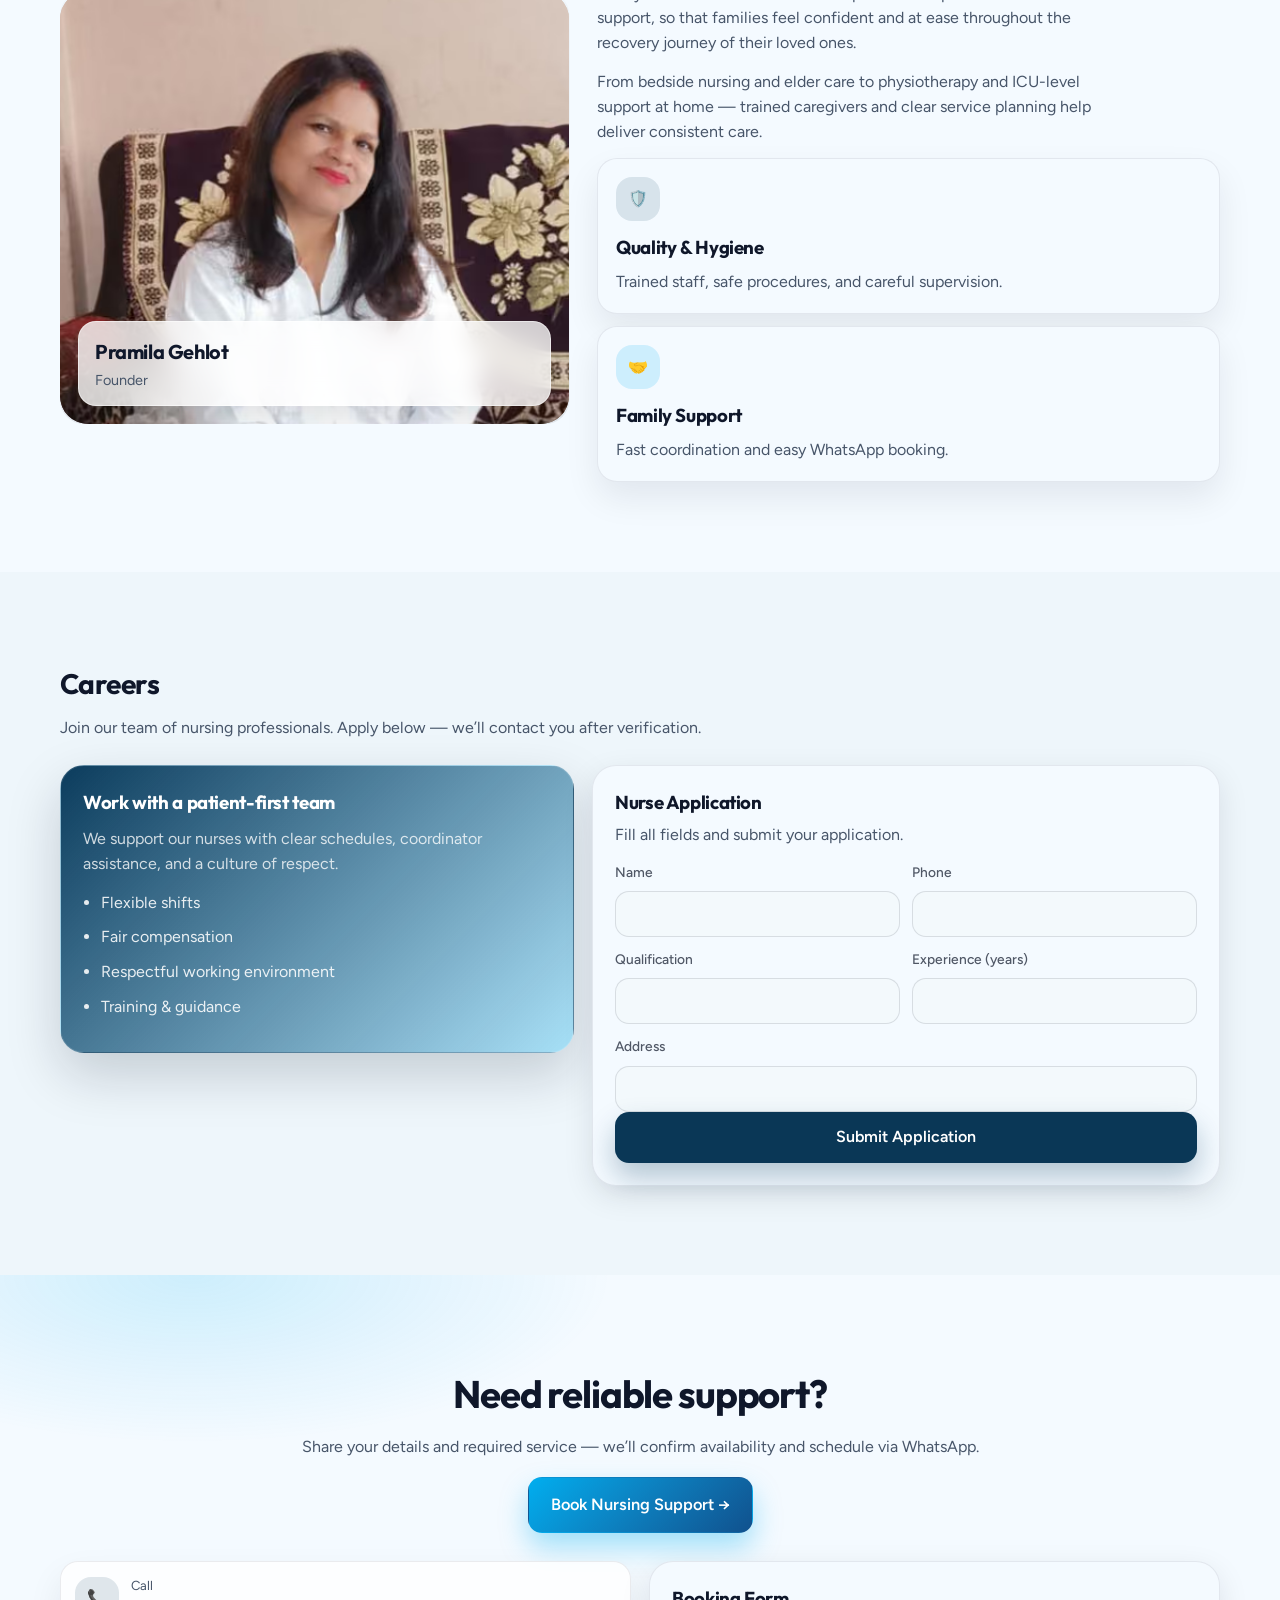
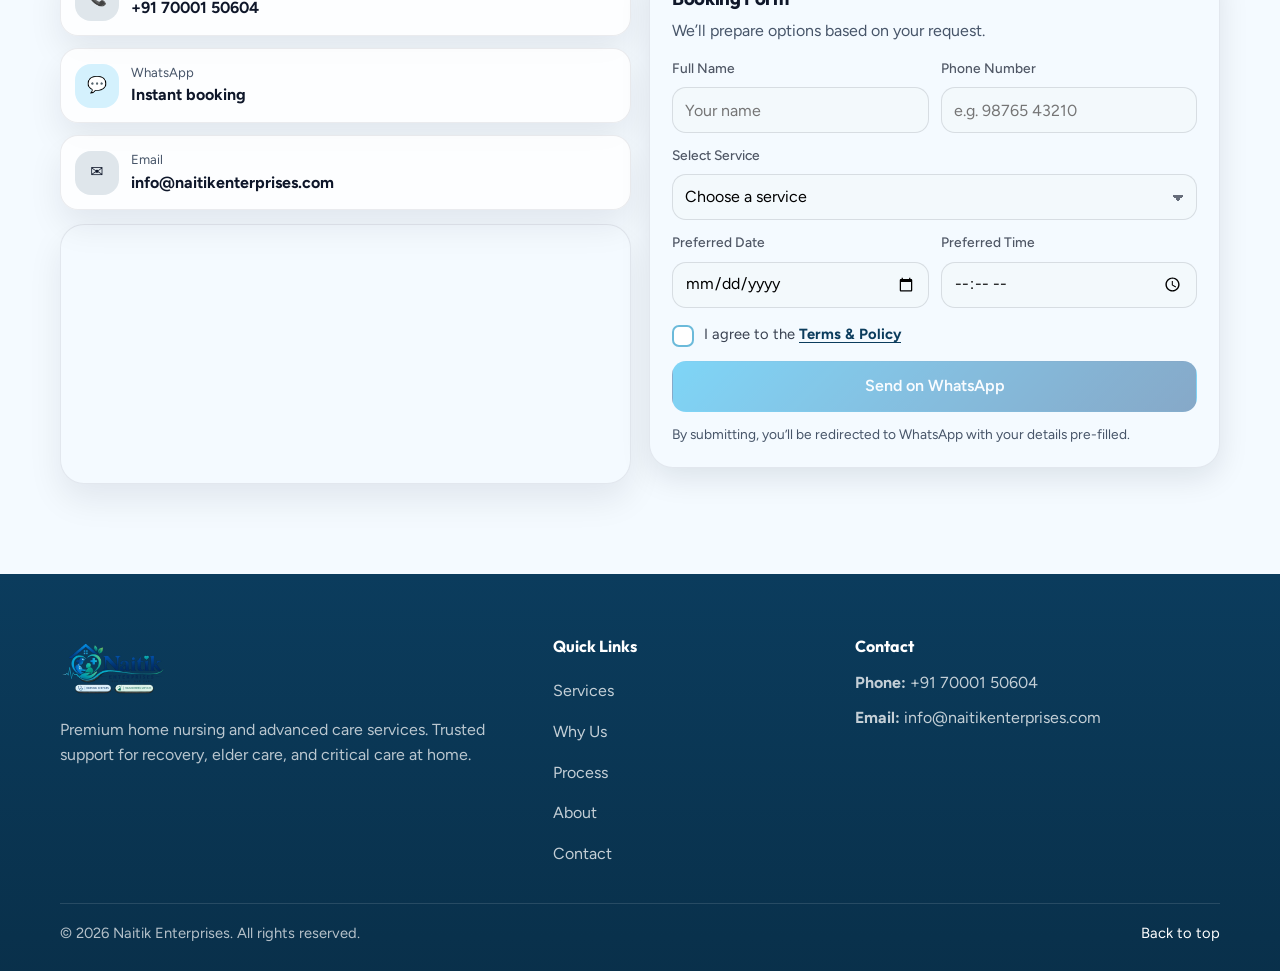
==== commit b55ba4b1: "site update(UI/terms and  policy/pages)" ====
--- a/index.html
+++ b/index.html
@@ -5,30 +5,180 @@
     <meta name="viewport" content="width=device-width, initial-scale=1.0" />
     <meta
       name="description"
-      content="Choose a service: Nursing or Housekeeping by Naitik Enterprises."
+      id="metaDescription"
+      content="Book trusted home nursing care with Naitik Enterprises. Trained professionals, reliable coordination, and care at your doorstep."
     />
-    <title>Naitik Enterprises - Choose Service</title>
+    <title>Home Nursing Care | Naitik Enterprises</title>
+
+    <!-- Favicon / URL bar icon (logo without Nursing & Housekeeping pills) -->
+    <link rel="icon" href="./favicon.png" type="image/png" sizes="32x32" />
+    <link rel="icon" href="./images/brand/favicon-192.png" type="image/png" sizes="192x192" />
+    <link rel="apple-touch-icon" href="./images/brand/favicon-180.png" />
+    <link rel="shortcut icon" href="./favicon.ico" />
+
+    <!-- Meta Ads / social preview -->
+    <meta property="og:type" content="website" />
+    <meta property="og:site_name" content="Naitik Enterprises" />
+    <meta property="og:title" id="ogTitle" content="Home Nursing Care | Naitik Enterprises" />
+    <meta
+      property="og:description"
+      id="ogDescription"
+      content="Professional nursing care at home. Book on WhatsApp — trained staff and reliable coordination."
+    />
+    <meta property="og:image" id="ogImage" content="./images/brand/logo-full.webp" />
+    <meta name="twitter:card" content="summary_large_image" />
+    <meta name="twitter:title" id="twTitle" content="Home Nursing Care | Naitik Enterprises" />
+    <meta
+      name="twitter:description"
+      id="twDescription"
+      content="Professional nursing care at home. Book on WhatsApp — trained staff and reliable coordination."
+    />
+    <link rel="canonical" id="canonicalLink" href="/?service=nursing" />
 
     <link rel="preconnect" href="https://fonts.googleapis.com" />
     <link rel="preconnect" href="https://fonts.gstatic.com" crossorigin />
     <link
-      href="https://fonts.googleapis.com/css2?family=Poppins:wght@300;400;500;600;700&display=swap"
+      href="https://fonts.googleapis.com/css2?family=Figtree:wght@400;500;600;700&family=Outfit:wght@500;600;700;800&display=swap"
       rel="stylesheet"
     />
 
+    <link rel="preload" as="image" href="./images/nursing-bg-1280.webp" type="image/webp" fetchpriority="high" />
     <link rel="stylesheet" href="./style.css" />
   </head>
 
-  <body>
+  <body data-service="nursing" class="is-gated">
     <a class="skip-link" href="#home">Skip to content</a>
+
+    <!-- Service transition overlay -->
+    <div class="modeFx" id="modeFx" aria-hidden="true">
+      <svg class="modeFx__svg" viewBox="0 0 1200 120" preserveAspectRatio="none">
+        <path class="modeFx__path" id="modeFxPath" d="" fill="none" />
+      </svg>
+      <div class="modeFx__sparks" id="modeFxSparks"></div>
+    </div>
+
+    <!-- First-visit service selection -->
+    <div
+      class="welcome"
+      id="welcomeModal"
+      role="dialog"
+      aria-modal="true"
+      aria-labelledby="welcomeTitle"
+      hidden
+    >
+      <div class="welcome__backdrop" aria-hidden="true"></div>
+      <div class="welcome__panel">
+        <p class="welcome__brand">
+          <img
+            class="welcome__logo"
+            src="./images/brand/logo-full.webp"
+            width="280"
+            height="186"
+            alt="Naitik Enterprises"
+            decoding="async"
+          />
+        </p>
+        <p class="welcome__tagline">Your home. Our care.</p>
+        <h2 class="welcome__title" id="welcomeTitle">What service are you looking for?</h2>
+        <p class="welcome__sub">
+          Choose a service to explore the right care and support for your needs.
+        </p>
+
+        <div class="welcome__cards">
+          <button
+            type="button"
+            class="welcomeCard welcomeCard--nursing"
+            data-welcome-service="nursing"
+          >
+            <span class="welcomeCard__icon" aria-hidden="true">
+              <svg viewBox="0 0 24 24" fill="none">
+                <path
+                  d="M12 21s-7-4.35-7-10a4 4 0 0 1 7-2.65A4 4 0 0 1 19 11c0 5.65-7 10-7 10z"
+                  stroke="currentColor"
+                  stroke-width="1.6"
+                />
+                <path
+                  d="M4 12h3l2-4 3 7 2-3h6"
+                  stroke="currentColor"
+                  stroke-width="1.6"
+                  stroke-linecap="round"
+                  stroke-linejoin="round"
+                />
+              </svg>
+            </span>
+            <span class="welcomeCard__label">Nursing</span>
+            <span class="welcomeCard__desc">Professional nursing and home healthcare support.</span>
+            <span class="welcomeCard__cta">Explore Nursing <span aria-hidden="true">→</span></span>
+            <span class="welcomeCard__trail welcomeCard__trail--ecg" aria-hidden="true"></span>
+          </button>
+
+          <button
+            type="button"
+            class="welcomeCard welcomeCard--housekeeping"
+            data-welcome-service="housekeeping"
+          >
+            <span class="welcomeCard__icon" aria-hidden="true">
+              <svg viewBox="0 0 24 24" fill="none">
+                <path
+                  d="M4 12l8-7 8 7v8a1 1 0 0 1-1 1h-5v-5H10v5H5a1 1 0 0 1-1-1v-8z"
+                  stroke="currentColor"
+                  stroke-width="1.6"
+                  stroke-linejoin="round"
+                />
+              </svg>
+            </span>
+            <span class="welcomeCard__label">Housekeeping</span>
+            <span class="welcomeCard__desc">Reliable housekeeping and home support services.</span>
+            <span class="welcomeCard__cta">Explore Housekeeping <span aria-hidden="true">→</span></span>
+            <span class="welcomeCard__trail welcomeCard__trail--sparkle" aria-hidden="true"></span>
+          </button>
+        </div>
+      </div>
+    </div>
 
     <header class="header" id="top">
       <nav class="nav" aria-label="Primary navigation">
         <div class="container nav__inner">
-          <a class="brand" href="index.html" aria-label="Naitik Enterprises Home">
-            <span class="brand__mark" aria-hidden="true">NE</span>
-            <span class="brand__name">Naitik Enterprises</span>
+          <a class="brand" href="/" aria-label="Naitik Enterprises Home">
+            <img
+              class="brand__logo"
+              src="./images/brand/logo-full.webp"
+              width="220"
+              height="146"
+              alt="Naitik Enterprises — Your Home. Our Care."
+              decoding="async"
+            />
+            <span class="brand__service" data-service-label>Nursing</span>
           </a>
+
+          <div
+            class="serviceSwitch"
+            role="radiogroup"
+            aria-label="Select service"
+            id="serviceSwitch"
+          >
+            <button
+              type="button"
+              class="serviceSwitch__opt is-active"
+              role="radio"
+              aria-checked="true"
+              data-set-service="nursing"
+              id="switchNursing"
+            >
+              Nursing
+            </button>
+            <button
+              type="button"
+              class="serviceSwitch__opt"
+              role="radio"
+              aria-checked="false"
+              data-set-service="housekeeping"
+              id="switchHousekeeping"
+            >
+              Housekeeping
+            </button>
+            <span class="serviceSwitch__pill" aria-hidden="true"></span>
+          </div>
 
           <button
             class="nav__toggle"
@@ -41,144 +191,744 @@
           </button>
 
           <div class="nav__menu" id="navMenu">
-            <a class="nav__link" href="nursing.html">Nursing</a>
-            <a class="nav__link" href="housekeeping.html">Housekeeping</a>
+            <a class="nav__link" href="#about">About</a>
+            <a class="nav__link" href="#services">Services</a>
+            <a class="nav__link" href="#why">Why Us</a>
+            <a class="nav__link" href="#journey">Process</a>
+            <a class="nav__link nav__link--cta" href="#contact" data-book-cta>Book Now</a>
           </div>
         </div>
       </nav>
     </header>
 
     <main id="home">
-      <section class="hero section" aria-label="Choose Service">
-        <div class="container hero__grid" style="grid-template-columns:1fr">
-          <div class="hero__content reveal" style="text-align:center">
-            <div class="pill">
+      <!-- HERO -->
+      <section class="hero section" aria-label="Hero">
+        <div class="hero__atmosphere" aria-hidden="true">
+          <div class="hero__bg hero__bg--nursing"></div>
+          <div class="hero__bg hero__bg--housekeeping"></div>
+          <div class="hero__bgScrim"></div>
+          <div class="hero__gridFx"></div>
+          <div class="hero__particles" id="heroParticles"></div>
+          <div class="hero__sweep"></div>
+        </div>
+
+        <div class="container hero__grid">
+          <div class="hero__content" id="heroContent">
+            <div class="pill heroReveal" data-hero-pill style="--d:0">
               <span class="dot" aria-hidden="true"></span>
-              Your safety, your comfort • Home care & housekeeping
-            </div>
-
-            <h1 class="hero__title">Naitik Enterprises</h1>
-
-            <p class="hero__subtitle" style="margin-top:10px; font-weight:600; color:rgba(11,60,93,.88);">
-              <a href="#choose" style="text-decoration:underline;">
-                Your trusted partner for housekeeping and nursing services – Naitik Enterprises.
-              </a>
+              <span data-hero-pill-text>Trusted home nursing • Coordinated care</span>
+            </div>
+
+            <h1 class="hero__title heroReveal" data-hero-title style="--d:1">Professional Care. Right at Home.</h1>
+            <p class="hero__subtitle heroReveal" data-hero-subtitle style="--d:2">
+              Trusted nursing support designed around the comfort and needs of your home.
             </p>
 
-            <p class="hero__subtitle" style="margin-top:6px;">
-              We provide trained teams, safe practices, and reliable coordination so your space stays
-              clean, hygienic, and stress-free.
+            <div class="hero__actions heroReveal" style="--d:3">
+              <a class="btn btn--primary" href="#contact" data-hero-cta>Book Nursing Service →</a>
+              <a class="btn btn--ghost" data-whatsapp-link href="#" rel="noopener">WhatsApp Us</a>
+            </div>
+
+            <div class="hero__trust heroReveal" data-service-panel="nursing" style="--d:4">
+              <div class="trustItem">
+                <div class="trustItem__icon" aria-hidden="true">✓</div>
+                <div class="trustItem__text">
+                  <strong>Trained professionals</strong><span>Skilled home care staff</span>
+                </div>
+              </div>
+              <div class="trustItem">
+                <div class="trustItem__icon trustItem__icon--blue" aria-hidden="true">⏱</div>
+                <div class="trustItem__text">
+                  <strong>Reliable coordination</strong><span>Clear scheduling & support</span>
+                </div>
+              </div>
+              <div class="trustItem">
+                <div class="trustItem__icon trustItem__icon--green" aria-hidden="true">★</div>
+                <div class="trustItem__text">
+                  <strong>Home-focused care</strong><span>Support where you need it</span>
+                </div>
+              </div>
+            </div>
+
+            <div class="hero__trust heroReveal" data-service-panel="housekeeping" hidden style="--d:4">
+              <div class="trustItem">
+                <div class="trustItem__icon" aria-hidden="true">✓</div>
+                <div class="trustItem__text">
+                  <strong>Trained teams</strong><span>Verified and professional</span>
+                </div>
+              </div>
+              <div class="trustItem">
+                <div class="trustItem__icon trustItem__icon--blue" aria-hidden="true">◈</div>
+                <div class="trustItem__text">
+                  <strong>Safe cleaning</strong><span>Hygiene-focused practices</span>
+                </div>
+              </div>
+              <div class="trustItem">
+                <div class="trustItem__icon trustItem__icon--green" aria-hidden="true">★</div>
+                <div class="trustItem__text">
+                  <strong>Clean results</strong><span>Comfort and reliability</span>
+                </div>
+              </div>
+            </div>
+          </div>
+
+          <div class="hero__media" id="heroMedia">
+            <!-- NURSING: cinematic video card -->
+            <div class="nursingVideoWrap" data-service-panel="nursing" id="nursingVideoWrap">
+              <div class="nursingVideoBadge">
+                <span class="nursingVideoBadge__dot" aria-hidden="true"></span>
+                Nursing Services
+              </div>
+              <div class="nursingVideo" id="nursingVideoCard">
+                <div class="nursingVideo__glow" aria-hidden="true"></div>
+                <div class="nursingVideo__frame">
+                  <img
+                    class="nursingVideo__poster"
+                    id="nursingVideoPoster"
+                    src="./images/nursing-video-poster.webp"
+                    alt=""
+                    width="960"
+                    height="540"
+                    decoding="async"
+                  />
+                  <video
+                    class="nursingVideo__el"
+                    id="nursingHeroVideo"
+                    muted
+                    loop
+                    playsinline
+                    preload="none"
+                    poster="./images/nursing-video-poster.webp"
+                    aria-label="Naitik Enterprises nursing care animation"
+                  >
+                    <source src="./videos/nursing-hero.mp4" type="video/mp4" />
+                  </video>
+                  <button
+                    class="nursingVideo__sound"
+                    type="button"
+                    id="nursingVideoSound"
+                    aria-label="Unmute video"
+                    aria-pressed="false"
+                    title="Sound on/off"
+                  >
+                    <span class="nursingVideo__soundIcon nursingVideo__soundIcon--off" aria-hidden="true">
+                      <svg viewBox="0 0 24 24" width="18" height="18" fill="none" stroke="currentColor" stroke-width="2">
+                        <path d="M11 5L6 9H3v6h3l5 4V5z" />
+                        <path d="M23 9l-6 6M17 9l6 6" />
+                      </svg>
+                    </span>
+                    <span class="nursingVideo__soundIcon nursingVideo__soundIcon--on" aria-hidden="true" hidden>
+                      <svg viewBox="0 0 24 24" width="18" height="18" fill="none" stroke="currentColor" stroke-width="2">
+                        <path d="M11 5L6 9H3v6h3l5 4V5z" />
+                        <path d="M15.5 8.5a5 5 0 010 7M19 5a9 9 0 010 14" />
+                      </svg>
+                    </span>
+                  </button>
+                  <button class="nursingVideo__play" type="button" id="nursingVideoPlay" hidden aria-label="Play nursing video">
+                    Play
+                  </button>
+                  <span class="nursingVideo__sweep" aria-hidden="true"></span>
+                </div>
+                <svg class="nursingVideo__ecg" viewBox="0 0 400 40" preserveAspectRatio="none" aria-hidden="true">
+                  <path d="M0 20 H70 L85 20 L95 6 L108 34 L120 20 H200 L215 20 L225 8 L238 32 L250 20 H400" />
+                </svg>
+              </div>
+            </div>
+
+            <!-- HOUSEKEEPING: image card -->
+            <div data-service-panel="housekeeping" hidden>
+              <div class="statusCard" data-status-card>
+                <div class="statusCard__live">
+                  <span class="statusCard__dot" aria-hidden="true"></span>
+                  <span data-status-live>Service available</span>
+                </div>
+                <strong class="statusCard__title" data-status-title>Professional</strong>
+                <span class="statusCard__sub" data-status-sub>Housekeeping</span>
+                <ul class="statusCard__list">
+                  <li data-status-a>✓ Hygienic</li>
+                  <li data-status-b>✓ Reliable</li>
+                </ul>
+              </div>
+
+              <div class="heroCard">
+                <div class="heroCard__bg" aria-hidden="true"></div>
+                <div class="heroCard__frame">
+                  <img
+                    class="heroCard__img is-loading"
+                    id="heroImage"
+                    alt="Housekeeping services"
+                    width="1280"
+                    height="960"
+                    loading="lazy"
+                    decoding="async"
+                  />
+                </div>
+                <div class="heroOverlay heroOverlay--hk">
+                  <div class="heroOverlay__label">Home Freshness</div>
+                  <ul class="heroOverlay__checks">
+                    <li>✓ Hygienic</li>
+                    <li>✓ Reliable</li>
+                    <li>✓ Flexible Scheduling</li>
+                  </ul>
+                </div>
+              </div>
+            </div>
+          </div>
+        </div>
+      </section>
+
+      <!-- NURSING cinematic scroll story -->
+      <section class="cineStory" id="cineStory" data-service-panel="nursing" aria-label="Nursing story">
+        <div class="cineStory__pin" id="cineStoryPin">
+          <div class="cineStory__stage">
+            <div class="cineStory__videoShell" id="cineStoryShell">
+              <video
+                class="cineStory__video"
+                id="cineStoryVideo"
+                muted
+                loop
+                playsinline
+                preload="none"
+                poster="./images/nursing-video-poster.webp"
+                aria-label="Naitik Enterprises nursing care animation"
+              >
+                <source src="./videos/nursing-hero.mp4" type="video/mp4" />
+              </video>
+              <button
+                class="nursingVideo__sound nursingVideo__sound--cine"
+                type="button"
+                id="cineStorySound"
+                aria-label="Unmute video"
+                aria-pressed="false"
+                title="Sound on/off"
+              >
+                <span class="nursingVideo__soundIcon nursingVideo__soundIcon--off" aria-hidden="true">
+                  <svg viewBox="0 0 24 24" width="18" height="18" fill="none" stroke="currentColor" stroke-width="2">
+                    <path d="M11 5L6 9H3v6h3l5 4V5z" />
+                    <path d="M23 9l-6 6M17 9l6 6" />
+                  </svg>
+                </span>
+                <span class="nursingVideo__soundIcon nursingVideo__soundIcon--on" aria-hidden="true" hidden>
+                  <svg viewBox="0 0 24 24" width="18" height="18" fill="none" stroke="currentColor" stroke-width="2">
+                    <path d="M11 5L6 9H3v6h3l5 4V5z" />
+                    <path d="M15.5 8.5a5 5 0 010 7M19 5a9 9 0 010 14" />
+                  </svg>
+                </span>
+              </button>
+            </div>
+            <div class="cineStory__copy">
+              <p class="cineStory__step is-active" data-cine-step="0">Professional Care</p>
+              <p class="cineStory__step" data-cine-step="1">Experienced Support</p>
+              <p class="cineStory__step" data-cine-step="2">At Home</p>
+              <p class="cineStory__step" data-cine-step="3">Care That Comes Home.</p>
+            </div>
+          </div>
+        </div>
+      </section>
+
+      <!-- SERVICES -->
+      <section class="section section--soft" id="services" aria-label="Services">
+        <div class="container">
+          <div class="sectionHead reveal">
+            <h2 class="sectionHead__title" data-services-title>
+              Services built for recovery — at home
+            </h2>
+            <p class="sectionHead__subtitle" data-services-sub>
+              A premium catalog of nursing and advanced care services — designed for comfort,
+              safety, and dignity.
             </p>
-
-            <div class="hero__actions" style="justify-content:center; margin-top:16px;">
-              <a class="btn btn--primary" href="#choose">Explore Services</a>
-            </div>
+          </div>
+
+          <div data-service-panel="nursing">
+            <div class="servicesSplit">
+              <article class="svcPane svcPane--light reveal">
+                <header class="svcPane__head">
+                  <h3 class="svcPane__title">Home Nursing Care</h3>
+                  <p class="svcPane__desc">
+                    Daily assistance and skilled nursing support for post-hospital recovery, chronic
+                    care, and home-based monitoring.
+                  </p>
+                </header>
+                <div class="svcGrid">
+                  <div class="svcCard svcCard--nursing">
+                    <div class="svcCard__icon" aria-hidden="true">🛏️</div>
+                    <h4 class="svcCard__title">Bedside Caregiver</h4>
+                    <p class="svcCard__text">Personal hygiene, mobility support, feeding & companionship.</p>
+                    <span class="svcCard__fx" aria-hidden="true"></span>
+                  </div>
+                  <div class="svcCard svcCard--nursing">
+                    <div class="svcCard__icon" aria-hidden="true">👩‍⚕️</div>
+                    <h4 class="svcCard__title">Home Nursing Care</h4>
+                    <p class="svcCard__text">Vitals monitoring, injections, dressing, and routine care.</p>
+                    <span class="svcCard__fx" aria-hidden="true"></span>
+                  </div>
+                  <div class="svcCard svcCard--nursing">
+                    <div class="svcCard__icon" aria-hidden="true">🧘</div>
+                    <h4 class="svcCard__title">Physiotherapy</h4>
+                    <p class="svcCard__text">Rehab sessions to regain strength, balance, and mobility.</p>
+                    <span class="svcCard__fx" aria-hidden="true"></span>
+                  </div>
+                  <div class="svcCard svcCard--nursing">
+                    <div class="svcCard__icon" aria-hidden="true">🏥</div>
+                    <h4 class="svcCard__title">ICU at Home</h4>
+                    <p class="svcCard__text">ICU setup and trained staff with advanced monitoring.</p>
+                    <span class="svcCard__fx" aria-hidden="true"></span>
+                  </div>
+                  <div class="svcCard svcCard--nursing">
+                    <div class="svcCard__icon" aria-hidden="true">🤱</div>
+                    <h4 class="svcCard__title">Mother &amp; Baby Care</h4>
+                    <p class="svcCard__text">Postnatal support, newborn care, and guidance at home.</p>
+                    <span class="svcCard__fx" aria-hidden="true"></span>
+                  </div>
+                  <div class="svcCard svcCard--nursing">
+                    <div class="svcCard__icon" aria-hidden="true">🩹</div>
+                    <h4 class="svcCard__title">Medical Equipment</h4>
+                    <p class="svcCard__text">Rentals and setup support for recovery and home comfort.</p>
+                    <span class="svcCard__fx" aria-hidden="true"></span>
+                  </div>
+                </div>
+                <div class="svcPane__actions">
+                  <a class="btn btn--dark" href="#contact">Book Now</a>
+                </div>
+              </article>
+
+              <article class="svcPane svcPane--dark reveal">
+                <header class="svcPane__head">
+                  <h3 class="svcPane__title">Advanced Care Services</h3>
+                  <p class="svcPane__desc">
+                    Specialized care plans for complex needs — with hygiene protocols and
+                    coordinator-led service delivery.
+                  </p>
+                </header>
+                <div class="svcGrid">
+                  <div class="svcCard svcCard--dark svcCard--nursing">
+                    <div class="svcCard__icon" aria-hidden="true">👴</div>
+                    <h4 class="svcCard__title">Elder Care</h4>
+                    <p class="svcCard__text">Daily assistance, medication reminders, and fall-prevention.</p>
+                    <span class="svcCard__fx" aria-hidden="true"></span>
+                  </div>
+                  <div class="svcCard svcCard--dark svcCard--nursing">
+                    <div class="svcCard__icon" aria-hidden="true">🩼</div>
+                    <h4 class="svcCard__title">Post Surgery Care</h4>
+                    <p class="svcCard__text">Wound care, mobility support, and recovery monitoring.</p>
+                    <span class="svcCard__fx" aria-hidden="true"></span>
+                  </div>
+                  <div class="svcCard svcCard--dark svcCard--nursing">
+                    <div class="svcCard__icon" aria-hidden="true">🫁</div>
+                    <h4 class="svcCard__title">Critical Care</h4>
+                    <p class="svcCard__text">Skilled nurses for advanced clinical needs at home.</p>
+                    <span class="svcCard__fx" aria-hidden="true"></span>
+                  </div>
+                  <div class="svcCard svcCard--dark svcCard--nursing">
+                    <div class="svcCard__icon" aria-hidden="true">🌿</div>
+                    <h4 class="svcCard__title">Palliative Care</h4>
+                    <p class="svcCard__text">Comfort-focused support with dignity and empathy.</p>
+                    <span class="svcCard__fx" aria-hidden="true"></span>
+                  </div>
+                  <div class="svcCard svcCard--dark svcCard--nursing">
+                    <div class="svcCard__icon" aria-hidden="true">🧠</div>
+                    <h4 class="svcCard__title">Dementia Care</h4>
+                    <p class="svcCard__text">Safe routines, supervision, and caregiver assistance.</p>
+                    <span class="svcCard__fx" aria-hidden="true"></span>
+                  </div>
+                  <div class="svcCard svcCard--dark svcCard--nursing">
+                    <div class="svcCard__icon" aria-hidden="true">👨‍⚕️</div>
+                    <h4 class="svcCard__title">Home Visit Doctor</h4>
+                    <p class="svcCard__text">On-call doctor visit coordination when needed.</p>
+                    <span class="svcCard__fx" aria-hidden="true"></span>
+                  </div>
+                </div>
+                <div class="svcPane__actions">
+                  <a class="btn btn--accent" href="#contact">Book Now</a>
+                </div>
+              </article>
+            </div>
+          </div>
+
+          <div data-service-panel="housekeeping" hidden>
+            <article class="svcPane svcPane--light reveal" style="margin-top: 26px">
+              <div class="svcPane__head">
+                <h3 class="svcPane__title">Service Categories</h3>
+                <p class="svcPane__desc">Professional housekeeping for different needs.</p>
+              </div>
+              <div class="svcGrid svcGrid--wide">
+                <div class="svcCard svcCard--housekeeping">
+                  <div class="svcCard__icon" aria-hidden="true">🏠</div>
+                  <h4 class="svcCard__title">Residential Housekeeping</h4>
+                  <p class="svcCard__text">Home cleaning, kitchen, bathroom, dusting, and mopping.</p>
+                  <span class="svcCard__shine" aria-hidden="true"></span>
+                </div>
+                <div class="svcCard svcCard--housekeeping">
+                  <div class="svcCard__icon" aria-hidden="true">🏢</div>
+                  <h4 class="svcCard__title">Commercial Housekeeping</h4>
+                  <p class="svcCard__text">Office cleaning, workstations, restrooms, and waste management.</p>
+                  <span class="svcCard__shine" aria-hidden="true"></span>
+                </div>
+                <div class="svcCard svcCard--housekeeping">
+                  <div class="svcCard__icon" aria-hidden="true">✨</div>
+                  <h4 class="svcCard__title">Deep Cleaning</h4>
+                  <p class="svcCard__text">Full home deep cleaning, sofa or carpet, kitchen, and bathroom.</p>
+                  <span class="svcCard__shine" aria-hidden="true"></span>
+                </div>
+                <div class="svcCard svcCard--housekeeping">
+                  <div class="svcCard__icon" aria-hidden="true">🧼</div>
+                  <h4 class="svcCard__title">Hospital/Patient Care Cleaning</h4>
+                  <p class="svcCard__text">Hygiene-focused cleaning, sanitization, and infection control.</p>
+                  <span class="svcCard__shine" aria-hidden="true"></span>
+                </div>
+                <div class="svcCard svcCard--housekeeping">
+                  <div class="svcCard__icon" aria-hidden="true">🪟</div>
+                  <h4 class="svcCard__title">Specialized Cleaning</h4>
+                  <p class="svcCard__text">Move-in, move-out, post-construction, event cleaning, glass cleaning.</p>
+                  <span class="svcCard__shine" aria-hidden="true"></span>
+                </div>
+              </div>
+              <div class="svcPane__actions">
+                <a class="btn btn--dark" href="#contact">Book Now</a>
+              </div>
+            </article>
           </div>
         </div>
       </section>
 
-      <section class="section section--soft" id="choose" aria-label="Choose Our Service">
+      <!-- WHY US -->
+      <section class="section" id="why" aria-label="Why Choose Us">
         <div class="container">
-          <div class="sectionHead reveal" style="max-width:860px; margin-inline:auto; text-align:center;">
-            <h2 class="sectionHead__title" style="margin-bottom:8px;">Choose Our Service</h2>
-            <p class="sectionHead__subtitle">Pick Nursing or Housekeeping — we coordinate your team and schedule.</p>
-          </div>
-
-          <div class="chooseOptions reveal">
-            <a class="btn btn--primary" href="nursing.html">Nursing Services</a>
-            <a class="btn btn--primary" href="housekeeping.html">Housekeeping Services</a>
+          <div class="sectionHead reveal">
+            <h2 class="sectionHead__title" data-why-title>Why families choose Naitik Enterprises</h2>
+            <p class="sectionHead__subtitle" data-why-sub>
+              We combine trained professionals, modern service coordination, and a patient-first
+              approach.
+            </p>
+          </div>
+
+          <div class="whyGrid" data-service-panel="nursing">
+            <div class="featureCard featureCard--pulse reveal">
+              <div class="featureCard__icon" aria-hidden="true">🛡️</div>
+              <h3 class="featureCard__title">Quality &amp; Hygiene</h3>
+              <p class="featureCard__text">Safe procedures and hygiene-first work.</p>
+            </div>
+            <div class="featureCard featureCard--pulse reveal">
+              <div class="featureCard__icon featureCard__icon--blue" aria-hidden="true">👩‍⚕️</div>
+              <h3 class="featureCard__title">Trained Professionals</h3>
+              <p class="featureCard__text">Professional staff and supervision.</p>
+            </div>
+            <div class="featureCard featureCard--pulse reveal">
+              <div class="featureCard__icon featureCard__icon--green" aria-hidden="true">⏱</div>
+              <h3 class="featureCard__title">Reliable Coordination</h3>
+              <p class="featureCard__text">Easy scheduling and communication.</p>
+            </div>
+            <div class="featureCard featureCard--pulse reveal">
+              <div class="featureCard__icon" aria-hidden="true">🏠</div>
+              <h3 class="featureCard__title">Home-Focused Care</h3>
+              <p class="featureCard__text">Support designed around the customer's needs.</p>
+            </div>
+          </div>
+
+          <div class="whyGrid" data-service-panel="housekeeping" hidden>
+            <div class="featureCard featureCard--sparkle reveal">
+              <div class="featureCard__icon" aria-hidden="true">✓</div>
+              <h3 class="featureCard__title">Trained &amp; Verified Staff</h3>
+              <p class="featureCard__text">Professionals with a strict hygiene routine.</p>
+            </div>
+            <div class="featureCard featureCard--sparkle reveal">
+              <div class="featureCard__icon featureCard__icon--blue" aria-hidden="true">⏱</div>
+              <h3 class="featureCard__title">On-time Service</h3>
+              <p class="featureCard__text">Planned schedules and dependable arrivals.</p>
+            </div>
+            <div class="featureCard featureCard--sparkle reveal">
+              <div class="featureCard__icon featureCard__icon--green" aria-hidden="true">🧴</div>
+              <h3 class="featureCard__title">Safe Cleaning Products</h3>
+              <p class="featureCard__text">Careful product usage and safe handling.</p>
+            </div>
+            <div class="featureCard featureCard--sparkle reveal">
+              <div class="featureCard__icon" aria-hidden="true">📅</div>
+              <h3 class="featureCard__title">Flexible Scheduling</h3>
+              <p class="featureCard__text">Choose a suitable date and time slot.</p>
+            </div>
           </div>
         </div>
       </section>
 
-      <section class="section section--soft" id="about" aria-label="About Us">
+      <!-- JOURNEY -->
+      <section class="section section--soft" id="journey" aria-label="Service journey">
+        <div class="container">
+          <div class="sectionHead reveal">
+            <h2 class="sectionHead__title" data-journey-title>Care Journey</h2>
+            <p class="sectionHead__subtitle" data-journey-sub>
+              A clear path from request to ongoing support.
+            </p>
+          </div>
+
+          <ol class="journey" data-service-panel="nursing">
+            <li class="journey__step reveal"><span>Request</span></li>
+            <li class="journey__step reveal"><span>Consultation</span></li>
+            <li class="journey__step reveal"><span>Professional Assignment</span></li>
+            <li class="journey__step reveal"><span>Home Care</span></li>
+            <li class="journey__step reveal"><span>Ongoing Support</span></li>
+            <li class="journey__finale reveal" aria-hidden="true">Care Connected</li>
+          </ol>
+
+          <ol class="journey journey--clean" data-service-panel="housekeeping" hidden>
+            <li class="journey__step reveal"><span>Book</span></li>
+            <li class="journey__step reveal"><span>Schedule</span></li>
+            <li class="journey__step reveal"><span>Team Assigned</span></li>
+            <li class="journey__step reveal"><span>Service</span></li>
+            <li class="journey__step reveal"><span>Clean Home</span></li>
+            <li class="journey__finale reveal" aria-hidden="true">Clean. Fresh. Done.</li>
+          </ol>
+        </div>
+      </section>
+
+      <!-- ABOUT -->
+      <section class="section" id="about" aria-label="About Us">
         <div class="container">
           <div class="sectionHead reveal">
             <h2 class="sectionHead__title">About Naitik Enterprises</h2>
-            <p class="sectionHead__subtitle">
-              We provide trusted home care with the right hygiene and coordination—covering both
-              <strong>Nursing</strong> and <strong>Housekeeping</strong> services.
+            <p class="sectionHead__subtitle" data-about-sub>
+              Trusted home nursing with compassionate care and responsible service coordination.
             </p>
           </div>
 
-          <div class="twoCol">
-            <div class="twoCol__left reveal">
-              <h3 class="twoCol__title">Founder</h3>
-              <div class="founderPhotoWrap">
+          <div class="aboutGrid">
+            <div class="aboutPortrait reveal reveal--image">
+              <div class="aboutPortrait__frame">
                 <img
-                  class="founderPhoto"
-                  src="./images/founder%20photo.png"
+                  class="aboutPortrait__img is-loading"
+                  id="founderImage"
                   alt="Founder Pramila Gehlot"
+                  width="640"
+                  height="540"
                   loading="lazy"
                   decoding="async"
                 />
-                <h4 class="founderName">Pramila Gehlot</h4>
-                <p class="twoCol__text">
-          Pramila Gehlot, founder of <strong>Naitik Enterprises</strong>, is dedicated to ensuring comfort and care for patients and families. With a strong focus on trained professionals, consistent hygiene, and timely service, the organization delivers dependable support.
-                </p>
-                <p class="twoCol__text">
-                  From home nursing to professional housekeeping, every service is carried out with safe practices and thoughtful planning to maintain a clean, healthy, and stress-free environment.
-                </p>
-              </div>
-            </div>
-
-            <div class="twoCol__right reveal">
-              <div class="featureCard">
-                <div class="featureCard__icon" aria-hidden="true">🛡️</div>
-                <h3 class="featureCard__title">Quality &amp; Hygiene</h3>
-                <p class="featureCard__text">Safe procedures, trained supervision, and hygiene-first work.</p>
-              </div>
-              <div class="featureCard" style="margin-top:14px;">
-                <div class="featureCard__icon featureCard__icon--blue" aria-hidden="true">🤝</div>
-                <h3 class="featureCard__title">Trusted Coordination</h3>
-                <p class="featureCard__text">Reliable scheduling and easy communication for both services.</p>
+              </div>
+              <div class="aboutPortrait__glass">
+                <h3 class="founderName">Pramila Gehlot</h3>
+                <p class="aboutPortrait__role">Founder</p>
+              </div>
+            </div>
+
+            <div class="aboutCopy reveal">
+              <p class="twoCol__text" data-about-a>
+                Pramila Gehlot is the founder of <strong>Naitik Enterprises</strong>. Her core focus
+                is on patient-first care, maintaining high standards of hygiene, and ensuring timely
+                coordination. Her vision is to provide compassionate and reliable support, so that
+                families feel confident and at ease throughout the recovery journey of their loved
+                ones.
+              </p>
+              <p class="twoCol__text" data-about-b>
+                From bedside nursing and elder care to physiotherapy and ICU-level support at home —
+                trained caregivers and clear service planning help deliver consistent care.
+              </p>
+              <div class="aboutHighlights">
+                <div class="featureCard">
+                  <div class="featureCard__icon" aria-hidden="true">🛡️</div>
+                  <h3 class="featureCard__title">Quality &amp; Hygiene</h3>
+                  <p class="featureCard__text">Trained staff, safe procedures, and careful supervision.</p>
+                </div>
+                <div class="featureCard">
+                  <div class="featureCard__icon featureCard__icon--blue" aria-hidden="true">🤝</div>
+                  <h3 class="featureCard__title">Family Support</h3>
+                  <p class="featureCard__text">Fast coordination and easy WhatsApp booking.</p>
+                </div>
               </div>
             </div>
           </div>
         </div>
       </section>
 
-      <section class="section" id="location" aria-label="Location">
+      <!-- CAREER (nursing only) -->
+      <section class="section section--soft" id="career" data-service-panel="nursing" aria-label="Career">
         <div class="container">
           <div class="sectionHead reveal">
-            <h2 class="sectionHead__title">Visit / Contact</h2>
+            <h2 class="sectionHead__title">Careers</h2>
             <p class="sectionHead__subtitle">
-              Reach out for availability and pricing.
+              Join our team of nursing professionals. Apply below — we’ll contact you after
+              verification.
             </p>
           </div>
 
-          <div class="locGrid">
-            <div class="locInfo reveal">
-              <div class="locCard">
-                <h3 class="locCard__title">Naitik Enterprises</h3>
-                <p class="locCard__text">
-                  Address: <span data-address>Enter your address here</span>
+          <div class="careerGrid">
+            <div class="careerPitch reveal">
+              <div class="careerPitch__card">
+                <h3 class="careerPitch__title">Work with a patient-first team</h3>
+                <p class="careerPitch__text">
+                  We support our nurses with clear schedules, coordinator assistance, and a culture
+                  of respect.
                 </p>
-                <p class="locCard__text">Phone: <span data-phone>+91 70001 50604</span></p>
-                <div class="locActions">
-                  <a
-                    class="btn btn--primary"
-                    data-whatsapp-link
-                    href="#"
-                    rel="noopener"
-                    aria-label="WhatsApp Now"
-                    >WhatsApp Now</a
-                  >
-                  <a class="btn btn--ghost" href="nursing.html#contact">Book Nursing</a>
-                  <a class="btn btn--ghost" href="housekeeping.html#contact">Book Housekeeping</a>
-                </div>
-              </div>
-            </div>
-
-            <div class="mapWrap reveal">
-              <div class="mapCard" aria-label="Google Map">
-                <iframe
-                  loading="lazy"
-                  referrerpolicy="no-referrer-when-downgrade"
-                  src="https://www.google.com/maps?q=22.7072337,75.9017387&output=embed"
-                  title="Google Maps location"
-                ></iframe>
-              </div>
+                <ul class="ticks">
+                  <li>Flexible shifts</li>
+                  <li>Fair compensation</li>
+                  <li>Respectful working environment</li>
+                  <li>Training &amp; guidance</li>
+                </ul>
+              </div>
+            </div>
+
+            <div class="careerFormWrap reveal">
+              <form class="formCard" id="careerForm" novalidate>
+                <div class="formCard__head">
+                  <h3 class="formCard__title">Nurse Application</h3>
+                  <p class="formCard__sub">Fill all fields and submit your application.</p>
+                </div>
+                <div class="formGrid">
+                  <label class="field">
+                    <span class="field__label">Name</span>
+                    <input class="field__input" name="name" type="text" required />
+                  </label>
+                  <label class="field">
+                    <span class="field__label">Phone</span>
+                    <input class="field__input" name="phone" type="tel" inputmode="tel" required />
+                  </label>
+                  <label class="field">
+                    <span class="field__label">Qualification</span>
+                    <input class="field__input" name="qualification" type="text" required />
+                  </label>
+                  <label class="field">
+                    <span class="field__label">Experience (years)</span>
+                    <input class="field__input" name="experience" type="number" min="0" step="1" required />
+                  </label>
+                  <label class="field field--full">
+                    <span class="field__label">Address</span>
+                    <input class="field__input" name="address" type="text" required />
+                  </label>
+                </div>
+                <button class="btn btn--dark btn--full" type="submit">Submit Application</button>
+                <div class="formAlert" id="careerAlert" role="status" aria-live="polite"></div>
+              </form>
+            </div>
+          </div>
+        </div>
+      </section>
+
+      <!-- CONTACT -->
+      <section class="section contactSection" id="contact" aria-label="Booking">
+        <div class="container">
+          <div class="contactHero reveal reveal--cinematic">
+            <h2 class="contactHero__title">Need reliable support?</h2>
+            <p class="contactHero__sub" data-contact-sub>
+              Share your details and required service — we’ll confirm availability and schedule via
+              WhatsApp.
+            </p>
+            <a class="btn btn--primary btn--lg" href="#bookingForm" data-contact-cta
+              >Book Nursing Support →</a
+            >
+          </div>
+
+          <div class="twoCol" style="margin-top: 28px">
+            <div class="twoCol__left reveal">
+              <div class="contactStrip">
+                <div class="contactStrip__item">
+                  <div class="contactStrip__icon" aria-hidden="true">📞</div>
+                  <div>
+                    <div class="contactStrip__label">Call</div>
+                    <div class="contactStrip__value" data-phone>+91 70001 50604</div>
+                  </div>
+                </div>
+                <div class="contactStrip__item">
+                  <div class="contactStrip__icon contactStrip__icon--blue" aria-hidden="true">💬</div>
+                  <div>
+                    <div class="contactStrip__label">WhatsApp</div>
+                    <div class="contactStrip__value">Instant booking</div>
+                  </div>
+                </div>
+                <div class="contactStrip__item">
+                  <div class="contactStrip__icon" aria-hidden="true">✉️</div>
+                  <div>
+                    <div class="contactStrip__label">Email</div>
+                    <div class="contactStrip__value">info@naitikenterprises.com</div>
+                  </div>
+                </div>
+              </div>
+
+              <div class="mapWrap" style="margin-top: 14px">
+                <div class="mapCard" aria-label="Google Map">
+                  <iframe
+                    loading="lazy"
+                    referrerpolicy="no-referrer-when-downgrade"
+                    src="https://www.google.com/maps?q=22.7072337,75.9017387&output=embed"
+                    title="Google Maps location"
+                  ></iframe>
+                </div>
+              </div>
+            </div>
+
+            <div class="twoCol__right reveal">
+              <form class="formCard" id="bookingForm">
+                <div class="formCard__head">
+                  <h3 class="formCard__title">Booking Form</h3>
+                  <p class="formCard__sub">We’ll prepare options based on your request.</p>
+                </div>
+
+                <div class="formGrid">
+                  <label class="field">
+                    <span class="field__label">Full Name</span>
+                    <input class="field__input" name="name" type="text" placeholder="Your name" required />
+                  </label>
+                  <label class="field">
+                    <span class="field__label">Phone Number</span>
+                    <input
+                      class="field__input"
+                      name="phone"
+                      type="tel"
+                      inputmode="tel"
+                      placeholder="e.g. 98765 43210"
+                      required
+                    />
+                  </label>
+                  <label class="field field--full">
+                    <span class="field__label">Select Service</span>
+                    <select class="field__input" name="service" id="bookingService" required>
+                      <option value="" selected disabled>Choose a service</option>
+                    </select>
+                  </label>
+                  <label class="field">
+                    <span class="field__label">Preferred Date</span>
+                    <input class="field__input" name="date" type="date" required />
+                  </label>
+                  <label class="field">
+                    <span class="field__label">Preferred Time</span>
+                    <input class="field__input" name="time" type="time" required />
+                  </label>
+                </div>
+
+                <div class="termsAgree">
+                  <label class="termsAgree__label">
+                    <input
+                      class="termsAgree__check"
+                      type="checkbox"
+                      id="termsAgreeCheck"
+                      name="termsAgree"
+                      required
+                    />
+                    <span class="termsAgree__box" aria-hidden="true"></span>
+                    <span class="termsAgree__text">
+                      I agree to the
+                      <button type="button" class="termsAgree__link" id="openTermsModal">
+                        Terms &amp; Policy
+                      </button>
+                    </span>
+                  </label>
+                  <p class="termsAgree__error" id="termsAgreeError" role="alert" hidden>
+                    Please tick the box to agree to the Terms &amp; Policy before sending.
+                  </p>
+                </div>
+
+                <button
+                  class="btn btn--primary btn--full"
+                  type="submit"
+                  id="bookingSubmit"
+                  disabled
+                  aria-disabled="true"
+                >
+                  Send on WhatsApp
+                </button>
+                <p class="formHint">
+                  By submitting, you’ll be redirected to WhatsApp with your details pre-filled.
+                </p>
+              </form>
             </div>
           </div>
         </div>
@@ -189,35 +939,569 @@
       <div class="container footer__grid">
         <div class="footer__brand">
           <div class="brand brand--footer">
-            <span class="brand__mark" aria-hidden="true">NE</span>
-            <span class="brand__name">Naitik Enterprises</span>
-          </div>
-          <p class="footer__text">
-            Premium home services focused on cleanliness, care, and reliable coordination.
+            <img
+              class="brand__logo brand__logo--footer"
+              src="./images/brand/logo-full.webp"
+              width="240"
+              height="160"
+              alt="Naitik Enterprises"
+              loading="lazy"
+              decoding="async"
+            />
+          </div>
+          <p class="footer__text" data-footer-text>
+            Premium home nursing and advanced care services. Trusted support for recovery, elder
+            care, and critical care at home.
           </p>
         </div>
 
         <div class="footer__col">
-          <h4 class="footer__title">Choose</h4>
-          <a class="footer__link" href="nursing.html">Nursing</a>
-          <a class="footer__link" href="housekeeping.html">Housekeeping</a>
+          <h4 class="footer__title">Quick Links</h4>
+          <a class="footer__link" href="#services">Services</a>
+          <a class="footer__link" href="#why">Why Us</a>
+          <a class="footer__link" href="#journey">Process</a>
+          <a class="footer__link" href="#about">About</a>
+          <a class="footer__link" href="#contact">Contact</a>
         </div>
 
         <div class="footer__col">
           <h4 class="footer__title">Contact</h4>
           <div class="footer__meta">
-            <div><strong>Phone:</strong> +91 70001 50604</div>
+            <div><strong>Phone:</strong> <span data-phone>+91 70001 50604</span></div>
             <div><strong>Email:</strong> info@naitikenterprises.com</div>
           </div>
         </div>
       </div>
 
-        <div class="container footer__bottom">
-          <div>Copyright <span id="year"></span> Naitik Enterprises. All rights reserved.</div>
+      <div class="container footer__bottom">
+        <div>© <span id="year"></span> Naitik Enterprises. All rights reserved.</div>
         <a class="footer__top" href="#top">Back to top</a>
       </div>
     </footer>
 
+    <button class="fab" type="button" id="fabWhatsapp" aria-label="Chat on WhatsApp">
+      <span class="fab__icon" aria-hidden="true">
+        <svg viewBox="0 0 24 24" width="22" height="22" fill="currentColor">
+          <path
+            d="M12 2a10 10 0 00-8.66 15l-1.34 5 5.1-1.33A10 10 0 1012 2zm5.2 14.3c-.2.6-1.2 1.1-1.7 1.1-.4 0-.9.2-3-.8-2.5-1.2-4.1-4-4.2-4.2-.1-.2-1-1.3-1-2.5s.6-1.8.9-2c.2-.2.5-.3.8-.3h.6c.2 0 .4 0 .6.5.2.6.7 2 .8 2.1.1.2.1.3 0 .5l-.3.5c-.1.2-.3.3-.1.6.2.3.8 1.3 1.7 2.1 1.2 1 2.1 1.3 2.4 1.4.3.1.5.1.7-.1l.8-.9c.2-.2.4-.2.6-.1l2 .9c.2.1.4.2.5.3.1.2.1.8-.1 1.4z"
+          />
+        </svg>
+      </span>
+      <span class="fab__label">WhatsApp</span>
+      <span class="fab__bubble" aria-hidden="true">Let's talk →</span>
+    </button>
+
+    <!-- Terms & Policy modal -->
+    <div
+      class="termsModal"
+      id="termsModal"
+      role="dialog"
+      aria-modal="true"
+      aria-labelledby="termsModalTitle"
+      hidden
+    >
+      <div class="termsModal__backdrop" data-terms-close tabindex="-1"></div>
+      <div class="termsModal__panel">
+        <div class="termsModal__head">
+          <div>
+            <p class="termsModal__eyebrow">Naitik Enterprises</p>
+            <h2 class="termsModal__title" id="termsModalTitle">
+              Nursing &amp; Housekeeping Service Policy &amp; Terms &amp; Conditions
+            </h2>
+            <p class="termsModal__updated">Last Updated: 01/03/2026</p>
+          </div>
+          <button type="button" class="termsModal__close" data-terms-close aria-label="Close terms">
+            ✕
+          </button>
+        </div>
+        <div class="termsModal__body">
+          <p>
+            Naitik Enterprises provides Nursing and Housekeeping services at customer locations. By
+            booking or using our services, the customer agrees to the following Service Policy and
+            Terms &amp; Conditions.
+          </p>
+
+          <h3>1. General Terms</h3>
+          <ol>
+            <li>
+              The services provided by Naitik Enterprises will be based on the service selected by
+              the Customer and the scope agreed at the time of booking.
+            </li>
+            <li>
+              Service availability, timings, staff availability and service duration may vary
+              depending on location, staff availability and the requirements of the Customer.
+            </li>
+            <li>
+              The Customer must provide accurate information regarding the service requirements,
+              location, patient condition (where applicable), working environment and any relevant
+              instructions.
+            </li>
+            <li>
+              Any special requirement outside the agreed scope of service may be subject to
+              additional charges and availability.
+            </li>
+            <li>
+              The Company reserves the right to refuse or discontinue a service where the working
+              environment is unsafe, abusive, illegal, medically inappropriate for the assigned
+              staff, or materially different from the information provided at booking.
+            </li>
+          </ol>
+
+          <h3>2. Customer's Household Items &amp; Personal Belongings</h3>
+          <p>
+            The Customer is responsible for securing valuable, fragile and personal belongings
+            before the commencement of service.
+          </p>
+          <p>These may include, but are not limited to:</p>
+          <ul>
+            <li>Cash</li>
+            <li>Jewellery</li>
+            <li>Mobile phones</li>
+            <li>Laptops and electronic devices</li>
+            <li>Important documents</li>
+            <li>Keys</li>
+            <li>Collectibles</li>
+            <li>Expensive household items</li>
+            <li>Medicines</li>
+            <li>Personal valuables</li>
+          </ul>
+          <p>
+            Naitik Enterprises does not accept responsibility for loss, disappearance or damage to
+            personal belongings where such loss or damage is not caused by the Company's proven
+            negligence, wilful misconduct or other liability imposed by applicable law.
+          </p>
+          <p>
+            Customers are strongly advised to keep valuables and sensitive documents in a secure
+            location before the service begins.
+          </p>
+
+          <h3>3. Housekeeping Service — Property &amp; Damage Policy</h3>
+          <p>
+            Our housekeeping staff are expected to exercise reasonable care while performing the
+            agreed services.
+          </p>
+          <p>However, the Company will not ordinarily be responsible for:</p>
+          <ul>
+            <li>Pre-existing damage</li>
+            <li>Normal wear and tear</li>
+            <li>Damage caused by defective or fragile items</li>
+            <li>Damage caused by improper installation or poor maintenance of an item</li>
+            <li>Damage caused by hidden defects</li>
+            <li>Damage caused by materials supplied by the Customer</li>
+            <li>Damage caused by unsafe electrical connections</li>
+            <li>Damage resulting from instructions given by the Customer</li>
+            <li>
+              Damage caused by moving extremely heavy or unsafe objects where such movement was not
+              part of the agreed service
+            </li>
+            <li>Damage arising from work outside the agreed scope</li>
+          </ul>
+          <p>
+            The Customer must inform the Company before service begins about any fragile, damaged,
+            high-value or specially maintained item.
+          </p>
+          <p>
+            Where the Company or its staff causes damage through proven negligence or wilful
+            misconduct, the matter will be reviewed and handled in accordance with applicable law
+            and the Company's damage-resolution procedure.
+          </p>
+
+          <h3>4. Housekeeping — Customer-Provided Materials</h3>
+          <p>Where the Customer provides:</p>
+          <ul>
+            <li>Cleaning chemicals</li>
+            <li>Equipment</li>
+            <li>Electrical appliances</li>
+            <li>Tools</li>
+            <li>Cleaning solutions</li>
+            <li>Special cleaning products</li>
+          </ul>
+          <p>
+            the Customer is responsible for informing the staff about their correct usage and any
+            known risks.
+          </p>
+          <p>
+            The Company will not be responsible for damage caused solely by defective, unsuitable,
+            expired, incorrectly labelled or improperly stored products supplied by the Customer,
+            except where liability arises from the Company's own negligence or applicable law.
+          </p>
+
+          <h3>5. Hazardous Materials &amp; Unsafe Conditions</h3>
+          <p>Housekeeping staff must not be required to handle dangerous or illegal substances.</p>
+          <p>This may include:</p>
+          <ul>
+            <li>Highly toxic chemicals</li>
+            <li>Biohazardous materials</li>
+            <li>Unknown substances</li>
+            <li>Explosive materials</li>
+            <li>Illegal substances</li>
+            <li>Unsafe electrical systems</li>
+            <li>Dangerous structural conditions</li>
+          </ul>
+          <p>
+            If the working environment presents a serious safety risk, the staff member may stop the
+            relevant task and notify the Company/Customer.
+          </p>
+
+          <h3>6. Keys, Access &amp; Security</h3>
+          <p>
+            If the Customer provides keys, access cards, passwords or other access mechanisms:
+          </p>
+          <ol>
+            <li>The Customer should provide only the access necessary for the agreed service.</li>
+            <li>The Customer should not provide unnecessary personal or financial information.</li>
+            <li>
+              Keys/access devices should be handed over and received through an agreed process
+              wherever possible.
+            </li>
+            <li>
+              The Customer should immediately report any suspected loss, misuse or unauthorized
+              access.
+            </li>
+          </ol>
+          <p>
+            Naitik Enterprises does not encourage customers to share banking passwords, OTPs, ATM
+            PINs or other financial authentication information with staff.
+          </p>
+
+          <h3>7. Nursing Service — Scope of Care</h3>
+          <p>
+            Nursing services will be provided according to the service booked and the
+            qualifications/scope of the assigned professional.
+          </p>
+          <p>The Customer must provide accurate information regarding:</p>
+          <ul>
+            <li>Patient condition</li>
+            <li>Existing medical history</li>
+            <li>Allergies</li>
+            <li>Current medicines</li>
+            <li>Doctor's instructions</li>
+            <li>Mobility limitations</li>
+            <li>Known medical risks</li>
+            <li>Special care requirements</li>
+          </ul>
+          <p>
+            The Company and assigned staff must not be expected to perform services outside their
+            professional qualifications, legal permissions or agreed scope.
+          </p>
+
+          <h3>8. Medical Decisions &amp; Emergencies</h3>
+          <p>
+            Naitik Enterprises provides support services and does not replace a hospital, emergency
+            department or treating doctor.
+          </p>
+          <p>
+            In case of a medical emergency, the Customer/attendant should immediately contact the
+            appropriate emergency medical service and/or treating doctor.
+          </p>
+          <p>
+            Where reasonably necessary and permitted, our staff may assist in contacting the
+            Customer's family member, doctor or emergency service.
+          </p>
+          <p>The Company does not guarantee a particular medical outcome.</p>
+
+          <h3>9. Medicines &amp; Medical Instructions</h3>
+          <p>
+            Where medication-related assistance is part of the agreed nursing service, staff shall
+            act according to applicable law, professional scope and instructions provided by the
+            treating medical professional/customer.
+          </p>
+          <p>The Customer should provide properly labelled medicines and clear instructions.</p>
+          <p>
+            Nursing staff must not be expected to independently prescribe, change, discontinue or
+            substitute medicines unless legally authorized and professionally permitted to do so.
+          </p>
+          <p>Any change in treatment should be directed by the treating medical professional.</p>
+
+          <h3>10. Patient Consent &amp; Information</h3>
+          <p>The Customer/patient should provide appropriate consent for the services being provided.</p>
+          <p>
+            Where the patient is unable to provide consent, the appropriate authorized family
+            member/representative should provide the necessary information and authorization as
+            applicable.
+          </p>
+          <p>
+            The Customer must not knowingly provide false or materially incomplete information about
+            a patient's condition where such information could affect safe service delivery.
+          </p>
+
+          <h3>11. Privacy &amp; Confidentiality</h3>
+          <p>
+            Naitik Enterprises and its personnel should treat customer and patient information as
+            confidential and use it only for legitimate service-related purposes, subject to
+            applicable law.
+          </p>
+          <p>Information may include:</p>
+          <ul>
+            <li>Name</li>
+            <li>Phone number</li>
+            <li>Address</li>
+            <li>Patient information</li>
+            <li>Service requirements</li>
+            <li>Appointment details</li>
+            <li>Emergency contact details</li>
+          </ul>
+          <p>We will take reasonable measures to protect personal information.</p>
+          <p>
+            Where personal data is collected or processed through the website, booking system or
+            other digital channels, the Company should provide appropriate privacy notices and obtain
+            consent where required by applicable law. India's Digital Personal Data Protection Act,
+            2023 includes requirements around clear, informed and specific consent for personal-data
+            processing where consent is the applicable basis.
+          </p>
+
+          <h3>12. Staff Conduct &amp; Customer Conduct</h3>
+          <p>
+            Both Customers and Company personnel are expected to maintain respectful and professional
+            conduct.
+          </p>
+          <p>The Company does not tolerate:</p>
+          <ul>
+            <li>Physical abuse</li>
+            <li>Verbal abuse</li>
+            <li>Threats</li>
+            <li>Harassment</li>
+            <li>Sexual harassment</li>
+            <li>Discrimination</li>
+            <li>Intimidation</li>
+            <li>Unsafe working conditions</li>
+            <li>Illegal activities</li>
+          </ul>
+          <p>
+            If a staff member faces an unsafe or abusive environment, the Company may suspend or
+            terminate the service after appropriate communication, subject to applicable law.
+          </p>
+          <p>
+            Similarly, Customers may report inappropriate conduct by any Company representative for
+            investigation.
+          </p>
+
+          <h3>13. Personal Safety &amp; Working Environment</h3>
+          <p>
+            The Customer is responsible for informing the Company about known hazards at the service
+            location.
+          </p>
+          <p>Examples include:</p>
+          <ul>
+            <li>Aggressive animals</li>
+            <li>Unsafe electrical wiring</li>
+            <li>Construction hazards</li>
+            <li>Slippery surfaces</li>
+            <li>Infectious risks</li>
+            <li>Dangerous individuals</li>
+            <li>Structural instability</li>
+            <li>Other known safety hazards</li>
+          </ul>
+          <p>
+            The Company may request reasonable safety measures before commencing or continuing
+            service.
+          </p>
+
+          <h3>14. Service Timings</h3>
+          <p>Service timings are agreed at the time of booking.</p>
+          <p>Delays may occur due to:</p>
+          <ul>
+            <li>Traffic</li>
+            <li>Weather</li>
+            <li>Emergencies</li>
+            <li>Staff availability</li>
+            <li>Unexpected circumstances</li>
+            <li>Operational issues</li>
+          </ul>
+          <p>
+            The Company will make reasonable efforts to communicate significant delays and arrange
+            alternatives where possible.
+          </p>
+
+          <h3>15. Cancellation &amp; Rescheduling</h3>
+          <p>Customers may request cancellation or rescheduling before the scheduled service.</p>
+          <p>
+            Any applicable cancellation, rescheduling or refund charges will be communicated at the
+            time of booking or through the applicable booking policy.
+          </p>
+          <p>
+            Repeated cancellations, no-shows or last-minute changes may result in additional charges
+            or restrictions on future bookings, subject to applicable law.
+          </p>
+
+          <h3>16. Payment</h3>
+          <p>
+            The Customer agrees to pay the applicable service charges communicated at the time of
+            booking.
+          </p>
+          <p>Additional charges may apply where:</p>
+          <ul>
+            <li>The service duration is extended with Customer approval.</li>
+            <li>Additional work is requested.</li>
+            <li>The Customer requests work outside the original scope.</li>
+            <li>Additional materials are required and agreed upon.</li>
+          </ul>
+          <p>
+            The Customer should obtain confirmation of any additional charges before such additional
+            services are performed wherever reasonably possible.
+          </p>
+
+          <h3>17. Refund Policy</h3>
+          <p>
+            Refunds, where applicable, will be processed according to the Company's
+            refund/cancellation policy and applicable law.
+          </p>
+          <p>
+            Where a service could not be provided due to reasons attributable to the Company, the
+            Company will review the matter and provide an appropriate resolution in accordance with
+            the applicable terms and law.
+          </p>
+          <p>
+            Nothing in this policy is intended to exclude any consumer right that cannot legally be
+            excluded.
+          </p>
+
+          <h3>18. Damage / Incident Reporting</h3>
+          <p>Any alleged:</p>
+          <ul>
+            <li>Property damage</li>
+            <li>Loss</li>
+            <li>Missing item</li>
+            <li>Staff misconduct</li>
+            <li>Service issue</li>
+            <li>Safety incident</li>
+          </ul>
+          <p>should be reported to Naitik Enterprises as soon as reasonably possible.</p>
+          <p>The Company may request:</p>
+          <ul>
+            <li>Photographs/videos</li>
+            <li>Service date and time</li>
+            <li>Details of the incident</li>
+            <li>Relevant invoices or proof of value</li>
+            <li>Statements from persons present</li>
+          </ul>
+          <p>
+            The Company may investigate the incident before determining an appropriate resolution.
+          </p>
+
+          <h3>19. Limitation of Liability</h3>
+          <p>
+            To the extent permitted by applicable law, Naitik Enterprises shall not be responsible
+            for indirect, incidental or consequential losses arising solely from circumstances
+            outside the Company's reasonable control.
+          </p>
+          <p>
+            However, nothing in these Terms shall be interpreted as excluding or limiting liability
+            that cannot legally be excluded or limited, including liability arising from the
+            Company's proven negligence, wilful misconduct or other liability imposed by applicable
+            law.
+          </p>
+          <p>The Company does not exclude statutory consumer rights.</p>
+          <p>
+            The Consumer Protection Act, 2019 recognizes liability where a service is deficient,
+            inadequate, negligent or fails to conform to applicable contractual terms.
+          </p>
+
+          <h3>20. Force Majeure</h3>
+          <p>
+            The Company will not be considered in breach of its obligations where performance is
+            prevented or materially affected by circumstances beyond its reasonable control,
+            including:
+          </p>
+          <ul>
+            <li>Natural disasters</li>
+            <li>Floods</li>
+            <li>Fire</li>
+            <li>Epidemics/pandemics</li>
+            <li>Government restrictions</li>
+            <li>Civil disturbances</li>
+            <li>Severe weather</li>
+            <li>Transportation disruptions</li>
+            <li>Major infrastructure failures</li>
+            <li>Other circumstances beyond reasonable control</li>
+          </ul>
+          <p>
+            The Company will make reasonable efforts to resume or reschedule services where possible.
+          </p>
+
+          <h3>21. Service Quality &amp; Consumer Rights</h3>
+          <p>
+            Naitik Enterprises aims to provide services with reasonable care, professionalism and
+            according to the agreed scope.
+          </p>
+          <p>
+            Customers may raise complaints regarding service quality, conduct, billing or other
+            concerns.
+          </p>
+          <p>
+            Nothing in this policy is intended to remove or restrict rights available to a Customer
+            under applicable consumer-protection laws.
+          </p>
+
+          <h3>22. Complaints &amp; Grievances</h3>
+          <p>
+            For complaints or service-related concerns, customers should contact Naitik Enterprises
+            through the official contact details provided on the website.
+          </p>
+          <p>The complaint should include:</p>
+          <ul>
+            <li>Customer name</li>
+            <li>Contact number</li>
+            <li>Service type</li>
+            <li>Date of service</li>
+            <li>Location</li>
+            <li>Description of the issue</li>
+            <li>Supporting evidence, if available</li>
+          </ul>
+          <p>
+            The Company will review complaints and attempt to resolve genuine issues fairly and
+            within a reasonable period.
+          </p>
+
+          <h3>23. Changes to Services or Policy</h3>
+          <p>
+            Naitik Enterprises may update service offerings, pricing, procedures or these Terms from
+            time to time.
+          </p>
+          <p>
+            The latest version published on the official website will apply to future bookings,
+            subject to applicable law and any contractual terms already agreed with the Customer.
+          </p>
+
+          <h3>24. Governing Law</h3>
+          <p>These Terms shall be governed by the applicable laws of India.</p>
+          <p>
+            Any dispute shall be subject to the jurisdiction of the appropriate courts/consumer
+            forums having jurisdiction under applicable law.
+          </p>
+          <p>
+            Nothing in this clause is intended to take away any statutory jurisdiction or consumer
+            remedy available under applicable law.
+          </p>
+
+          <h3>25. Customer Acknowledgement</h3>
+          <p>By booking or using Naitik Enterprises services, the Customer acknowledges that:</p>
+          <ul>
+            <li>They have provided accurate information relevant to the service.</li>
+            <li>They understand the agreed scope of service.</li>
+            <li>They will secure valuables and fragile belongings.</li>
+            <li>They will disclose relevant safety or medical information where applicable.</li>
+            <li>They will provide safe access to the service location.</li>
+            <li>They will treat Company personnel respectfully.</li>
+            <li>
+              They understand that Naitik Enterprises does not replace a hospital or treating doctor
+              for emergency medical care.
+            </li>
+            <li>
+              They understand that the Company cannot contractually exclude liabilities that cannot
+              legally be excluded.
+            </li>
+          </ul>
+        </div>
+        <div class="termsModal__foot">
+          <button type="button" class="btn btn--primary" id="termsAcceptBtn">
+            I Agree
+          </button>
+          <button type="button" class="btn btn--ghost" data-terms-close>Close</button>
+        </div>
+      </div>
+    </div>
+
     <script src="./script.js"></script>
   </body>
 </html>
--- a/style.css
+++ b/style.css
@@ -3,7 +3,7 @@
   --secondary:#00AEEF;
   --accent:#28C76F;
   --bg:#F4FAFF;
-  --soft:#F5F9FC;
+  --soft:#EEF6FB;
   --text:#0f172a;
   --muted:#475569;
   --border:rgba(15,23,42,.12);
@@ -12,26 +12,53 @@
   --radius:16px;
   --radiusSm:12px;
   --container:1160px;
+  --glow:rgba(0,174,239,.35);
+  --theme-transition: background-color .55s ease, color .45s ease, border-color .45s ease, box-shadow .45s ease;
+  --font-display:"Outfit", system-ui, sans-serif;
+  --font-body:"Figtree", system-ui, sans-serif;
+}
+
+body[data-service="housekeeping"]{
+  --primary:#0F5C5A;
+  --secondary:#14B8A6;
+  --accent:#34D399;
+  --bg:#F3FBFA;
+  --soft:#E8F7F4;
+  --glow:rgba(20,184,166,.35);
 }
 
 *{box-sizing:border-box}
 html{scroll-behavior:smooth}
 body{
   margin:0;
-  font-family:Poppins, system-ui, -apple-system, Segoe UI, Roboto, Arial, sans-serif;
+  font-family:var(--font-body);
   color:var(--text);
   background:var(--bg);
   line-height:1.55;
+  transition:var(--theme-transition);
+  overflow-x:hidden;
+}
+body.is-gated{overflow:hidden}
+h1,h2,h3,h4,.brand__name,.hero__title,.sectionHead__title,.contactHero__title{
+  font-family:var(--font-display);
 }
 img{max-width:100%;display:block}
 a{color:inherit;text-decoration:none}
 button,input,select{font:inherit}
+[hidden]{display:none !important}
+:focus-visible{
+  outline:3px solid rgba(0,174,239,.55);
+  outline-offset:3px;
+}
+body[data-service="housekeeping"] :focus-visible{
+  outline-color:rgba(20,184,166,.55);
+}
 
 .skip-link{
   position:absolute;left:-999px;top:10px;
   background:var(--primary);color:#fff;
   padding:10px 12px;border-radius:10px;
-  z-index:1000;
+  z-index:10000;
 }
 .skip-link:focus{left:10px}
 
@@ -40,8 +67,8 @@
   margin-inline:auto;
 }
 
-.section{padding:90px 0}
-.section--soft{background:var(--soft)}
+.section{padding:90px 0;position:relative}
+.section--soft{background:var(--soft);transition:var(--theme-transition)}
 
 .sectionHead{max-width:760px}
 .sectionHead__title{
@@ -51,10 +78,12 @@
 }
 .sectionHead__subtitle{margin:0;color:var(--muted)}
 
+/* NAV */
 .header{position:sticky;top:0;z-index:999}
 .nav{
-  background:rgba(255,255,255,.72);
-  backdrop-filter:saturate(140%) blur(14px);
+  background:rgba(255,255,255,.62);
+  backdrop-filter:saturate(140%) blur(16px);
+  -webkit-backdrop-filter:saturate(140%) blur(16px);
   border-bottom:1px solid rgba(15,23,42,.06);
   transition:box-shadow .25s ease, background .25s ease;
 }
@@ -63,25 +92,64 @@
   box-shadow:0 10px 30px rgba(2, 18, 35, .10);
 }
 .nav__inner{
-  height:72px;
+  min-height:72px;
   display:flex;
   align-items:center;
   justify-content:space-between;
-  gap:18px;
-}
-
-.brand{display:flex;align-items:center;gap:10px}
+  gap:14px;
+  padding:8px 0;
+}
+
+.brand{
+  display:flex;
+  align-items:center;
+  gap:10px;
+  min-width:0;
+}
+.brand__logo{
+  height:52px;
+  width:auto;
+  max-width:min(220px, 42vw);
+  object-fit:contain;
+  display:block;
+}
+.brand__logo--footer{
+  height:72px;
+  max-width:260px;
+}
+.brand__service{
+  font-size:.68rem;
+  font-weight:700;
+  color:var(--secondary);
+  text-transform:uppercase;
+  letter-spacing:.08em;
+  padding:5px 8px;
+  border-radius:999px;
+  background:color-mix(in srgb, var(--secondary) 12%, transparent);
+  border:1px solid color-mix(in srgb, var(--secondary) 22%, transparent);
+  white-space:nowrap;
+}
 .brand__mark{
   width:38px;height:38px;border-radius:12px;
   display:grid;place-items:center;
   background:linear-gradient(135deg, var(--secondary), var(--primary));
   color:#fff;font-weight:700;
-  box-shadow:0 12px 24px rgba(0, 174, 239, .18);
-}
-.brand__name{font-weight:700;letter-spacing:-.01em}
-.brand--footer .brand__mark{width:42px;height:42px}
-
-.nav__menu{display:flex;align-items:center;gap:18px}
+  box-shadow:0 12px 24px var(--glow);
+  transition:background .45s ease, box-shadow .45s ease;
+  flex-shrink:0;
+}
+.brand__text{display:flex;flex-direction:column;line-height:1.15;min-width:0}
+.brand__name{font-weight:700;letter-spacing:-.01em;white-space:nowrap}
+.brand--footer{display:block}
+.welcome__logo{
+  width:min(280px, 72vw);
+  height:auto;
+  margin-inline:auto;
+  display:block;
+  object-fit:contain;
+}
+
+.nav__menu{display:flex;align-items:center;gap:10px}
 .nav__link{
   font-weight:500;
   color:rgba(15,23,42,.78);
@@ -89,12 +157,11 @@
   border-radius:12px;
   transition:background .2s ease,color .2s ease;
 }
-.nav__link:hover{background:rgba(0,174,239,.10);color:var(--primary)}
+.nav__link:hover{background:color-mix(in srgb, var(--secondary) 12%, transparent);color:var(--primary)}
 .nav__link--cta{
-  background:linear-gradient(135deg, rgba(0,174,239,.16), rgba(40,199,111,.12));
-  border:1px solid rgba(0,174,239,.20);
-}
-.nav__link--cta:hover{background:rgba(0,174,239,.14)}
+  background:linear-gradient(135deg, color-mix(in srgb, var(--secondary) 18%, transparent), color-mix(in srgb, var(--accent) 12%, transparent));
+  border:1px solid color-mix(in srgb, var(--secondary) 22%, transparent);
+}
 
 .nav__toggle{
   display:none;
@@ -113,126 +180,182 @@
   opacity:.86;
 }
 
+/* SERVICE SWITCH */
+.serviceSwitch{
+  position:relative;
+  display:inline-grid;
+  grid-template-columns:1fr 1fr;
+  gap:0;
+  padding:4px;
+  border-radius:999px;
+  background:rgba(15,23,42,.06);
+  border:1px solid rgba(15,23,42,.08);
+  min-width:min(280px, 52vw);
+  flex-shrink:0;
+}
+.serviceSwitch__opt{
+  position:relative;
+  z-index:2;
+  border:0;
+  background:transparent;
+  padding:10px 14px;
+  border-radius:999px;
+  font-weight:700;
+  font-size:.82rem;
+  letter-spacing:.04em;
+  text-transform:uppercase;
+  color:rgba(15,23,42,.55);
+  cursor:pointer;
+  transition:color .25s ease;
+}
+.serviceSwitch__opt.is-active{color:#fff}
+.serviceSwitch__pill{
+  position:absolute;
+  z-index:1;
+  top:4px;bottom:4px;left:4px;
+  width:calc(50% - 4px);
+  border-radius:999px;
+  background:linear-gradient(135deg, var(--secondary), var(--primary));
+  box-shadow:0 10px 22px var(--glow), 0 0 24px var(--glow);
+  transition:transform .55s cubic-bezier(.34,1.56,.64,1), background .45s ease, box-shadow .45s ease;
+}
+body[data-service="housekeeping"] .serviceSwitch__pill{
+  transform:translateX(100%);
+}
+
 /* HERO */
 .hero{
-  padding:110px 0 90px;
+  padding:96px 0 90px;
   position:relative;
   overflow:hidden;
-  background-color:var(--bg);
-}
-
-.hero::before{
-  content:"";
+  background:var(--bg);
+  transition:var(--theme-transition);
+}
+.hero__atmosphere{
+  position:absolute;inset:0;
+  pointer-events:none;
+  z-index:0;
+  overflow:hidden;
+}
+.hero__bg{
   position:absolute;
   inset:0;
-  background-image:url('./images/background.png');
+  background-position:center;
   background-size:cover;
-  background-position:center;
   background-repeat:no-repeat;
-  z-index:0;
-}
-
-/* Different hero background images per page so pages don't look like each other */
-.hero[aria-label="Housekeeping Hero"]::before{
-  background-image:url('./images/housekeeping.avif');
-  background-position:center;
-}
-
-.hero[aria-label="Choose Service"]::before{
-  background-image:url('./images/indexbackground.png');
-  background-position:center;
-}
-
-.hero::after{
-  content:"";
+  transform:scale(1.08);
+  transition:opacity .55s ease, filter .55s ease;
+  animation:bgKenBurns 18s ease-in-out infinite alternate;
+}
+.hero__bg--nursing{
+  opacity:1;
+  background-image:url("./images/nursing-bg-1280.webp");
+  background-image:
+    image-set(
+      url("./images/nursing-bg-1280.avif") type("image/avif"),
+      url("./images/nursing-bg-1280.webp") type("image/webp"),
+      url("./images/indexbackground.png") type("image/png")
+    );
+  filter:saturate(1.05);
+}
+.hero__bg--housekeeping{
+  opacity:0;
+  background-image:url("./images/nursing-bg-1280.webp");
+  background-image:
+    image-set(
+      url("./images/nursing-bg-1280.avif") type("image/avif"),
+      url("./images/nursing-bg-1280.webp") type("image/webp"),
+      url("./images/indexbackground.png") type("image/png")
+    );
+  filter:saturate(1.08) hue-rotate(18deg);
+}
+body[data-service="housekeeping"] .hero__bg--nursing{opacity:0}
+body[data-service="housekeeping"] .hero__bg--housekeeping{opacity:1}
+.hero__bgScrim{
   position:absolute;
   inset:0;
   background:
-    radial-gradient(900px 420px at 10% 10%, rgba(0,174,239,.18), transparent 60%),
-    radial-gradient(900px 420px at 90% 10%, rgba(40,199,111,.14), transparent 55%),
-    linear-gradient(180deg, rgba(11,60,93,.10), transparent 55%),
-    linear-gradient(180deg, rgba(0,174,239,.10), rgba(244,250,255,.55));
-  z-index:1;
-  pointer-events:none;
-}
-
-/* Slightly different tint for Housekeeping hero to avoid nursing-like feel */
-.hero[aria-label="Housekeeping Hero"]::after{
+    linear-gradient(105deg, rgba(244,250,255,.92) 0%, rgba(244,250,255,.78) 42%, rgba(244,250,255,.55) 100%),
+    radial-gradient(900px 420px at 12% 18%, rgba(0,174,239,.16), transparent 60%);
+  transition:background .55s ease;
+}
+body[data-service="housekeeping"] .hero__bgScrim{
   background:
-    radial-gradient(900px 420px at 10% 10%, rgba(40,199,111,.22), transparent 60%),
-    radial-gradient(900px 420px at 90% 10%, rgba(0,174,239,.18), transparent 55%),
-    linear-gradient(180deg, rgba(0,174,239,.08), transparent 55%),
-    linear-gradient(180deg, rgba(40,199,111,.08), rgba(244,250,255,.68));
-}
-
-/* Medical-style theme for Choose Service page */
-.hero[aria-label="Choose Service"]::after{
-  background:
-    radial-gradient(900px 420px at 10% 10%, rgba(0,174,239,.28), transparent 60%),
-    radial-gradient(900px 420px at 90% 10%, rgba(11,60,93,.18), transparent 55%),
-    linear-gradient(180deg, rgba(11,60,93,.14), transparent 55%),
-    linear-gradient(180deg, rgba(0,174,239,.10), rgba(244,250,255,.78));
-}
-
-.hero[aria-label="Choose Service"] .pill{
-  background:rgba(0,174,239,.10);
-  border-color:rgba(0,174,239,.22);
-  color:rgba(11,60,93,.92);
-}
-
-.hero[aria-label="Choose Service"] .hero__title{
-  font-size:clamp(2.2rem, 3.6vw, 3.6rem);
-  line-height:1.1;
-}
-
-.hero[aria-label="Choose Service"] .hero__subtitle{
-  max-width:70ch;
-  font-size:1.02rem;
-}
-
-.hero[aria-label="Choose Service"] .chooseOptions,
-#choose .chooseOptions{
-  margin-top:18px;
-  display:flex;
-  gap:12px;
-  justify-content:center;
-  flex-wrap:wrap;
-  padding:14px 14px;
-  border-radius:24px;
-  border:1px solid rgba(0,174,239,.22);
-  background:linear-gradient(180deg, rgba(0,174,239,.08), rgba(244,250,255,.78));
-  box-shadow:0 18px 40px rgba(2,18,35,.06);
-}
-
-#choose .chooseOptions .btn,
-.hero[aria-label="Choose Service"] .chooseOptions .btn{
-  padding:14px 20px;
-  border-radius:18px;
-  transition:transform .2s ease, box-shadow .2s ease, border-color .2s ease, background .2s ease;
-}
-
-#choose .chooseOptions .btn:hover,
-.hero[aria-label="Choose Service"] .chooseOptions .btn:hover{
-  transform:translateY(-3px);
-  box-shadow:0 22px 46px rgba(2,18,35,.12);
-}
-
-@media (max-width: 520px){
-  #choose .chooseOptions,
-  .hero[aria-label="Choose Service"] .chooseOptions{
-    padding:12px;
+    linear-gradient(105deg, rgba(243,251,250,.92) 0%, rgba(243,251,250,.78) 42%, rgba(243,251,250,.52) 100%),
+    radial-gradient(900px 420px at 12% 18%, rgba(20,184,166,.18), transparent 60%);
+}
+.hero__gridFx{
+  position:absolute;inset:0;
+  opacity:.22;
+  background-image:
+    linear-gradient(rgba(11,60,93,.05) 1px, transparent 1px),
+    linear-gradient(90deg, rgba(11,60,93,.05) 1px, transparent 1px);
+  background-size:48px 48px;
+  mask-image:radial-gradient(ellipse at 40% 30%, #000 20%, transparent 70%);
+}
+body[data-service="housekeeping"] .hero__gridFx{
+  background-image:
+    linear-gradient(rgba(15,92,90,.05) 1px, transparent 1px),
+    linear-gradient(90deg, rgba(15,92,90,.05) 1px, transparent 1px);
+}
+.hero__particles{position:absolute;inset:0}
+.hero__particle{
+  position:absolute;
+  width:5px;height:5px;border-radius:50%;
+  background:var(--secondary);
+  opacity:.4;
+  box-shadow:0 0 10px var(--glow);
+  animation:floatY 6s ease-in-out infinite;
+}
+body[data-service="housekeeping"] .hero__particle{
+  background:var(--accent);
+}
+.hero__sweep{
+  position:absolute;
+  inset:0;
+  background:linear-gradient(105deg, transparent 30%, rgba(255,255,255,.45) 50%, transparent 70%);
+  transform:translateX(-120%);
+  opacity:0;
+}
+body[data-service="housekeeping"] .hero__sweep{
+  opacity:.75;
+  animation:sweepOnce 3.2s ease-in-out infinite;
+}
+.hero.is-offscreen .hero__sweep,
+.hero.is-offscreen .hero__particle{
+  animation-play-state:paused !important;
+}
+
+/* Hero staged reveal */
+.heroReveal{
+  opacity:0;
+  transform:translateY(18px);
+  animation:heroRevealIn .7s cubic-bezier(.22,1,.36,1) forwards;
+  animation-delay:calc(var(--d, 0) * 120ms + 180ms);
+}
+body.is-gated .heroReveal{animation-play-state:paused;opacity:0}
+body:not(.is-gated) .heroReveal{animation-play-state:running}
+
+.hero__content{
+  padding:18px 18px 8px;
+  border-radius:22px;
+  background:rgba(255,255,255,.55);
+  border:1px solid rgba(255,255,255,.45);
+  backdrop-filter:blur(8px);
+  -webkit-backdrop-filter:blur(8px);
+}
+@media (min-width: 981px){
+  .hero__content{
+    background:transparent;
+    border:0;
+    backdrop-filter:none;
+    -webkit-backdrop-filter:none;
+    padding:0;
   }
-  #choose .chooseOptions .btn,
-  .hero[aria-label="Choose Service"] .chooseOptions .btn{
-    width:100%;
-  }
-}
-
-.hero .hero__grid{
+}
+.hero__grid{
   position:relative;
   z-index:2;
-}
-.hero__grid{
   display:grid;
   grid-template-columns:1.05fr .95fr;
   gap:54px;
@@ -247,11 +370,15 @@
   color:rgba(15,23,42,.76);
   font-weight:500;
 }
-.dot{width:10px;height:10px;border-radius:50%;background:var(--accent);box-shadow:0 0 0 6px rgba(40,199,111,.18)}
+.dot{
+  width:10px;height:10px;border-radius:50%;
+  background:var(--accent);
+  box-shadow:0 0 0 6px color-mix(in srgb, var(--accent) 22%, transparent);
+}
 .hero__title{
   margin:16px 0 10px;
-  font-size:clamp(2.0rem, 3.2vw, 3.3rem);
-  line-height:1.12;
+  font-size:clamp(2.05rem, 3.4vw, 3.35rem);
+  line-height:1.1;
   letter-spacing:-.03em;
 }
 .hero__subtitle{margin:0 0 22px;color:var(--muted);max-width:54ch}
@@ -269,11 +396,11 @@
 }
 .btn:active{transform:translateY(1px)}
 .btn--primary{
-  background:linear-gradient(135deg, var(--secondary), #1b83ff);
+  background:linear-gradient(135deg, var(--secondary), color-mix(in srgb, var(--primary) 70%, #1b83ff));
   color:#fff;
-  box-shadow:0 14px 28px rgba(0,174,239,.22);
-}
-.btn--primary:hover{transform:translateY(-2px);box-shadow:0 18px 40px rgba(0,174,239,.28)}
+  box-shadow:0 14px 28px var(--glow);
+}
+.btn--primary:hover{transform:translateY(-2px);box-shadow:0 18px 40px var(--glow)}
 .btn--ghost{
   background:rgba(255,255,255,.72);
   border-color:rgba(15,23,42,.10);
@@ -281,86 +408,380 @@
 }
 .btn--ghost:hover{transform:translateY(-2px);box-shadow:0 16px 34px rgba(2, 18, 35, .10)}
 .btn--dark{
-  background:rgba(11,60,93,.92);
+  background:color-mix(in srgb, var(--primary) 92%, #000);
   color:#fff;
-  box-shadow:0 14px 28px rgba(11,60,93,.22);
-}
-.btn--dark:hover{transform:translateY(-2px);box-shadow:0 18px 40px rgba(11,60,93,.28)}
+  box-shadow:0 14px 28px color-mix(in srgb, var(--primary) 28%, transparent);
+}
+.btn--dark:hover{transform:translateY(-2px)}
 .btn--accent{
   background:linear-gradient(135deg, var(--accent), #1fbf86);
   color:#08311c;
   box-shadow:0 14px 28px rgba(40,199,111,.22);
 }
-.btn--accent:hover{transform:translateY(-2px);box-shadow:0 18px 40px rgba(40,199,111,.26)}
+.btn--accent:hover{transform:translateY(-2px)}
 .btn--full{width:100%}
+.btn--lg{padding:14px 22px;font-size:1.02rem}
 
 .hero__trust{display:grid;grid-template-columns:repeat(3, minmax(0,1fr));gap:12px}
 .trustItem{
   display:flex;gap:10px;align-items:flex-start;
-  padding:12px 12px;border-radius:16px;
+  padding:12px;
+  border-radius:16px;
   background:rgba(255,255,255,.70);
   border:1px solid rgba(15,23,42,.08);
 }
 .trustItem__icon{
   width:34px;height:34px;border-radius:12px;
   display:grid;place-items:center;
-  background:rgba(11,60,93,.12);
-  color:var(--primary);font-weight:700;
-}
-.trustItem__icon--blue{background:rgba(0,174,239,.16);color:#056b9b}
-.trustItem__icon--green{background:rgba(40,199,111,.18);color:#0a6a3b}
-
-.trustItem__icon svg{
-  width:18px;
-  height:18px;
-  display:block;
-  fill:currentColor;
-}
+  background:color-mix(in srgb, var(--primary) 12%, transparent);
+  color:var(--primary);font-weight:700;flex-shrink:0;
+}
+.trustItem__icon--blue{background:color-mix(in srgb, var(--secondary) 18%, transparent);color:var(--primary)}
+.trustItem__icon--green{background:color-mix(in srgb, var(--accent) 20%, transparent);color:#0a6a3b}
 .trustItem__text strong{display:block;font-size:.95rem}
 .trustItem__text span{display:block;color:var(--muted);font-size:.82rem}
 
-.heroCard{position:relative;border-radius:24px;overflow:hidden;box-shadow:var(--shadow)}
+.hero__media{position:relative;perspective:900px}
+
+/* NURSING VIDEO CARD */
+.nursingVideoWrap{
+  position:relative;
+  opacity:0;
+  transform:translateX(60px) scale(.96);
+  animation:videoEnter .85s cubic-bezier(.22,1,.36,1) .45s forwards;
+}
+body.is-gated .nursingVideoWrap{animation-play-state:paused}
+body:not(.is-gated) .nursingVideoWrap{animation-play-state:running}
+.nursingVideoWrap.is-in{
+  opacity:1;
+  transform:none;
+  animation:videoFloat 5.2s ease-in-out infinite;
+}
+.nursingVideoBadge{
+  position:absolute;
+  z-index:5;
+  left:16px;top:14px;
+  display:inline-flex;align-items:center;gap:8px;
+  padding:8px 12px;
+  border-radius:999px;
+  background:rgba(255,255,255,.78);
+  border:1px solid rgba(255,255,255,.55);
+  backdrop-filter:blur(12px);
+  -webkit-backdrop-filter:blur(12px);
+  font-size:.72rem;
+  font-weight:700;
+  letter-spacing:.08em;
+  text-transform:uppercase;
+  color:var(--primary);
+  box-shadow:0 12px 28px rgba(2,18,35,.12);
+}
+.nursingVideoBadge__dot{
+  width:8px;height:8px;border-radius:50%;
+  background:var(--accent);
+  animation:livePulse 1.4s ease-out infinite;
+}
+.nursingVideo{
+  position:relative;
+  border-radius:24px;
+  transform-style:preserve-3d;
+  will-change:transform;
+  transition:transform .12s ease-out;
+}
+.nursingVideo__glow{
+  position:absolute;inset:-18%;
+  background:radial-gradient(circle at 50% 40%, color-mix(in srgb, var(--secondary) 35%, transparent), transparent 62%);
+  filter:blur(28px);
+  opacity:.75;
+  pointer-events:none;
+}
+.nursingVideo__frame{
+  position:relative;
+  aspect-ratio:16/9;
+  border-radius:24px;
+  overflow:hidden;
+  border:1px solid rgba(255,255,255,.55);
+  background:#0b3c5d;
+  box-shadow:
+    0 24px 60px rgba(2,18,35,.18),
+    0 0 0 1px color-mix(in srgb, var(--secondary) 18%, transparent),
+    0 0 40px color-mix(in srgb, var(--secondary) 22%, transparent);
+}
+.nursingVideo__poster,
+.nursingVideo__el{
+  position:absolute;inset:0;
+  width:100%;height:100%;
+  object-fit:cover;
+  display:block;
+}
+.nursingVideo__poster{
+  filter:blur(10px);
+  transform:scale(1.05);
+  transition:opacity .45s ease, filter .45s ease;
+  z-index:1;
+}
+.nursingVideo.is-ready .nursingVideo__poster{
+  opacity:0;
+  filter:blur(0);
+  pointer-events:none;
+}
+.nursingVideo__el{
+  z-index:2;
+  opacity:0;
+  transition:opacity .45s ease;
+}
+.nursingVideo.is-ready .nursingVideo__el{opacity:1}
+.nursingVideo__play{
+  position:absolute;z-index:4;
+  left:50%;top:50%;
+  transform:translate(-50%,-50%);
+  border:0;
+  border-radius:999px;
+  padding:12px 18px;
+  font-weight:700;
+  background:rgba(255,255,255,.9);
+  color:var(--primary);
+  box-shadow:0 16px 34px rgba(2,18,35,.2);
+  cursor:pointer;
+}
+.nursingVideo__sound{
+  position:absolute;
+  z-index:5;
+  right:12px;
+  bottom:14px;
+  width:42px;height:42px;
+  border-radius:14px;
+  border:1px solid rgba(255,255,255,.45);
+  background:rgba(255,255,255,.82);
+  backdrop-filter:blur(10px);
+  -webkit-backdrop-filter:blur(10px);
+  color:var(--primary);
+  display:grid;
+  place-items:center;
+  cursor:pointer;
+  box-shadow:0 12px 28px rgba(2,18,35,.16);
+  transition:transform .2s ease, background .2s ease, box-shadow .2s ease;
+}
+.nursingVideo__sound:hover{
+  transform:translateY(-2px);
+  background:#fff;
+  box-shadow:0 16px 34px rgba(2,18,35,.2);
+}
+.nursingVideo__sound.is-on{
+  background:linear-gradient(135deg, color-mix(in srgb, var(--secondary) 22%, #fff), #fff);
+  border-color:color-mix(in srgb, var(--secondary) 35%, transparent);
+}
+.nursingVideo__soundIcon{display:grid;place-items:center}
+.nursingVideo__sound svg{display:block}
+.nursingVideo__sound--cine{
+  right:14px;
+  bottom:14px;
+  z-index:6;
+}
+.nursingVideo__sweep{
+  position:absolute;inset:0;z-index:3;
+  pointer-events:none;
+  background:linear-gradient(110deg, transparent 35%, rgba(255,255,255,.28) 50%, transparent 65%);
+  transform:translateX(-130%);
+  animation:shineSweep 5.5s ease-in-out 2s infinite;
+}
+.nursingVideo__ecg{
+  position:absolute;
+  left:8%;right:8%;
+  bottom:-2px;
+  height:34px;
+  z-index:4;
+  opacity:.55;
+  pointer-events:none;
+}
+.nursingVideo__ecg path{
+  fill:none;
+  stroke:var(--secondary);
+  stroke-width:2;
+  stroke-linecap:round;
+  stroke-linejoin:round;
+  stroke-dasharray:14 160;
+  filter:drop-shadow(0 0 4px var(--glow));
+  animation:ecgTravel 2.8s linear infinite;
+}
+
+/* CINEMATIC STORY */
+.cineStory{
+  position:relative;
+  min-height:220vh;
+  background:linear-gradient(180deg, var(--bg), #071825 40%, #071825 70%, var(--soft));
+}
+.cineStory__pin{
+  position:sticky;
+  top:72px;
+  height:calc(100vh - 72px);
+  display:grid;
+  place-items:center;
+  overflow:visible;
+  padding:24px 0 32px;
+}
+.cineStory__stage{
+  width:min(920px, calc(100% - 40px));
+  position:relative;
+  display:flex;
+  flex-direction:column;
+  align-items:center;
+  gap:22px;
+}
+.cineStory__videoShell{
+  position:relative;
+  margin-inline:auto;
+  width:min(520px, 78%);
+  max-width:min(720px, calc(100vw - 72px));
+  aspect-ratio:16/9;
+  border-radius:22px;
+  overflow:hidden;
+  border:1px solid rgba(255,255,255,.2);
+  box-shadow:0 30px 80px rgba(0,0,0,.35), 0 0 50px rgba(0,174,239,.18);
+  transform:scale(var(--cine-scale, 1));
+  transform-origin:center center;
+  border-radius:calc(22px * (1.25 - var(--cine-scale, 1) * .2));
+  transition:none;
+  background:#041018;
+}
+.cineStory__video{
+  width:100%;height:100%;
+  object-fit:cover;
+  display:block;
+}
+.cineStory__copy{
+  position:relative;
+  width:100%;
+  text-align:center;
+  pointer-events:none;
+  min-height:3.2em;
+  z-index:2;
+}
+.cineStory__step{
+  margin:0;
+  font-family:var(--font-display);
+  font-size:clamp(1.35rem, 3.2vw, 2.2rem);
+  font-weight:800;
+  letter-spacing:-.03em;
+  color:#fff;
+  text-shadow:0 12px 40px rgba(0,0,0,.45);
+  opacity:0;
+  transform:translateY(12px);
+  transition:opacity .35s ease, transform .35s ease;
+  position:absolute;
+  left:0;right:0;
+  top:0;
+}
+.cineStory__step.is-active{
+  opacity:1;
+  transform:none;
+  position:relative;
+}
+
+.statusCard{
+  position:absolute;
+  z-index:4;
+  left:-8px;
+  top:18px;
+  width:min(220px, 46%);
+  padding:14px 14px 12px;
+  border-radius:18px;
+  background:rgba(255,255,255,.78);
+  border:1px solid rgba(255,255,255,.55);
+  backdrop-filter:blur(14px);
+  -webkit-backdrop-filter:blur(14px);
+  box-shadow:0 18px 40px rgba(2,18,35,.12), 0 0 28px color-mix(in srgb, var(--secondary) 22%, transparent);
+  animation:floatCard 3.2s ease-in-out infinite;
+}
+.statusCard__live{
+  display:flex;align-items:center;gap:8px;
+  font-size:.72rem;font-weight:700;
+  letter-spacing:.06em;text-transform:uppercase;
+  color:var(--primary);margin-bottom:8px;
+}
+.statusCard__dot{
+  width:8px;height:8px;border-radius:50%;
+  background:var(--accent);
+  box-shadow:0 0 0 0 color-mix(in srgb, var(--accent) 45%, transparent);
+  animation:livePulse 1.1s ease-out infinite;
+}
+.statusCard__title{display:block;font-size:1rem;letter-spacing:-.02em}
+.statusCard__sub{display:block;color:var(--muted);font-size:.85rem;margin:2px 0 8px}
+.statusCard__list{margin:0;padding:0;list-style:none;display:grid;gap:4px;color:rgba(15,23,42,.78);font-size:.86rem}
+
+.heroCard{
+  position:relative;
+  border-radius:24px;
+  overflow:hidden;
+  box-shadow:var(--shadow);
+}
 .heroCard__bg{
   position:absolute;inset:-40% -40%;
   background:
-    radial-gradient(circle at 35% 25%, rgba(0,174,239,.40), transparent 56%),
-    radial-gradient(circle at 70% 65%, rgba(40,199,111,.28), transparent 62%);
+    radial-gradient(circle at 35% 25%, color-mix(in srgb, var(--secondary) 40%, transparent), transparent 56%),
+    radial-gradient(circle at 70% 65%, color-mix(in srgb, var(--accent) 28%, transparent), transparent 62%);
   filter:blur(20px);
-}
-.heroCard__img{position:relative;aspect-ratio:4/3;object-fit:cover;transform:scale(1.03)}
-.heroCard__badge{
-  position:absolute;left:18px;bottom:18px;
-  display:flex;gap:10px;align-items:center;
-  padding:10px 12px;border-radius:18px;
+  transition:opacity .5s ease;
+}
+.heroCard__frame{
+  position:relative;
+  aspect-ratio:4/3;
+  background:
+    center/cover no-repeat var(--hero-placeholder, #dbeafe),
+    linear-gradient(135deg, #dbeafe, #eff6ff);
+  overflow:hidden;
+}
+body[data-service="housekeeping"] .heroCard__frame{
+  background:
+    center/cover no-repeat var(--hero-placeholder, #ccfbf1),
+    linear-gradient(135deg, #ccfbf1, #f0fdfa);
+}
+.heroCard__img{
+  width:100%;height:100%;
+  object-fit:cover;
+  transform:scale(1.03);
+  filter:blur(14px);
+  opacity:.55;
+  transition:filter .45s ease, opacity .45s ease, transform .7s ease;
+}
+.heroCard__img.is-loaded{
+  filter:blur(0);
+  opacity:1;
+  transform:scale(1);
+}
+.heroCard__img.is-loading{filter:blur(14px);opacity:.55}
+
+.heroOverlay{
+  position:absolute;
+  right:14px;
+  bottom:14px;
+  left:auto;
+  width:min(220px, 58%);
+  padding:12px;
+  border-radius:16px;
   background:rgba(255,255,255,.78);
-  border:1px solid rgba(15,23,42,.10);
+  border:1px solid rgba(15,23,42,.08);
   backdrop-filter:blur(10px);
-  box-shadow:0 18px 40px rgba(2,18,35,.12);
-}
-.heroCard__badge--right{left:auto;right:18px;bottom:auto;top:18px}
-.heroCard__badgeIcon{
-  width:38px;height:38px;border-radius:14px;
-  display:grid;place-items:center;
-  background:rgba(0,174,239,.14);
-}
-.heroCard__badgeIcon--green{background:rgba(40,199,111,.18)}
-.heroCard__badgeText strong{display:block}
-.heroCard__badgeText span{display:block;font-size:.82rem;color:var(--muted)}
-
-.glassRow{
-  margin-top:14px;
-  display:grid;grid-template-columns:repeat(3, 1fr);
-  gap:12px;
-}
-.glassStat{
-  padding:14px 14px;border-radius:18px;
-  border:1px solid rgba(15,23,42,.10);
-  background:rgba(255,255,255,.66);
-  backdrop-filter:blur(10px);
-  box-shadow:0 16px 34px rgba(2,18,35,.08);
-}
-.glassStat__label{color:var(--muted);font-size:.82rem}
-.glassStat__value{font-weight:700;letter-spacing:-.02em}
+  box-shadow:0 14px 30px rgba(2,18,35,.10);
+}
+.heroOverlay__label{
+  font-size:.72rem;font-weight:700;
+  letter-spacing:.08em;text-transform:uppercase;
+  color:var(--primary);margin-bottom:6px;
+}
+.heroOverlay__checks{
+  margin:0;padding:0;list-style:none;
+  display:grid;gap:3px;font-size:.82rem;color:rgba(15,23,42,.78);
+}
+.heroOverlay__ecg{
+  margin-top:8px;width:100%;height:28px;
+}
+.heroOverlay__ecg path{
+  fill:none;stroke:var(--secondary);stroke-width:2.4;
+  stroke-linecap:round;stroke-linejoin:round;
+  stroke-dasharray:12 90;
+  filter:drop-shadow(0 0 5px var(--glow));
+  animation:ecgTravel 1.55s linear infinite;
+}
 
 /* SERVICES */
 .servicesSplit{
@@ -385,10 +806,10 @@
   pointer-events:none;
 }
 .svcPane--light{
-  background:linear-gradient(180deg, rgba(0,174,239,.14), rgba(245,249,252,1));
+  background:linear-gradient(180deg, color-mix(in srgb, var(--secondary) 14%, transparent), var(--soft));
 }
 .svcPane--dark{
-  background:linear-gradient(180deg, rgba(11,60,93,1), rgba(9,45,70,1));
+  background:linear-gradient(180deg, var(--primary), color-mix(in srgb, var(--primary) 80%, #000));
   border-color:rgba(255,255,255,.10);
 }
 .svcPane__head{position:relative}
@@ -404,9 +825,12 @@
   grid-template-columns:repeat(2, minmax(0,1fr));
   gap:12px;
 }
+.svcGrid--wide{grid-template-columns:repeat(3, minmax(0,1fr))}
 .svcCard{
+  position:relative;
+  overflow:hidden;
   border-radius:var(--radiusSm);
-  padding:14px 14px;
+  padding:14px;
   border:1px solid rgba(15,23,42,.12);
   background:rgba(255,255,255,.62);
   backdrop-filter:blur(10px);
@@ -414,41 +838,59 @@
   min-height:120px;
 }
 .svcCard:hover{
-  transform:translateY(-4px);
-  box-shadow:0 18px 34px rgba(2,18,35,.12);
-  border-color:rgba(0,174,239,.30);
+  transform:translateY(-10px) scale(1.02);
+  box-shadow:0 28px 48px rgba(2,18,35,.16);
+}
+.svcCard--nursing:hover{
+  border-color:color-mix(in srgb, var(--secondary) 55%, transparent);
+  box-shadow:0 28px 50px color-mix(in srgb, var(--secondary) 28%, transparent), 0 0 34px color-mix(in srgb, var(--secondary) 22%, transparent);
+}
+.svcCard--housekeeping:hover{
+  border-color:color-mix(in srgb, var(--accent) 55%, transparent);
+  box-shadow:0 28px 50px color-mix(in srgb, var(--accent) 28%, transparent), 0 0 34px color-mix(in srgb, var(--accent) 22%, transparent);
 }
 .svcCard__icon{
   width:34px;height:34px;border-radius:12px;
   display:grid;place-items:center;
-  background:rgba(0,174,239,.16);
+  background:color-mix(in srgb, var(--secondary) 16%, transparent);
   margin-bottom:10px;
-}
-
-.svcCard__icon svg{
-  width:18px;
-  height:18px;
-  display:block;
-  fill:currentColor;
-}
+  transition:transform .3s ease;
+}
+.svcCard:hover .svcCard__icon{transform:scale(1.2) rotate(-6deg)}
 .svcCard__title{margin:0 0 6px;font-size:1.02rem;letter-spacing:-.01em}
 .svcCard__text{margin:0;color:var(--muted);font-size:.88rem}
-
 .svcCard--dark{
   background:rgba(255,255,255,.07);
   border-color:rgba(255,255,255,.12);
 }
-.svcCard--dark:hover{
-  border-color:rgba(40,199,111,.35);
-  box-shadow:0 22px 44px rgba(0,0,0,.22);
-}
-.svcCard--dark .svcCard__icon{background:rgba(40,199,111,.16)}
 .svcCard--dark .svcCard__title{color:#fff}
 .svcCard--dark .svcCard__text{color:rgba(255,255,255,.74)}
-
+.svcCard--dark .svcCard__icon{background:rgba(40,199,111,.16)}
 .svcPane__actions{position:relative;margin-top:16px}
 
-/* WHY + STATS */
+.svcCard__fx,.svcCard__shine{
+  position:absolute;inset:auto 0 0 0;height:2px;opacity:0;pointer-events:none;
+}
+.svcCard--nursing .svcCard__fx{
+  background:linear-gradient(90deg, transparent, var(--secondary), transparent);
+  transform:scaleX(0);
+  transform-origin:left;
+}
+.svcCard--nursing:hover .svcCard__fx{
+  opacity:1;
+  animation:ecgBar .7s ease forwards;
+}
+.svcCard--housekeeping .svcCard__shine{
+  inset:0;height:auto;
+  background:linear-gradient(110deg, transparent 30%, rgba(255,255,255,.45) 50%, transparent 70%);
+  transform:translateX(-120%);
+}
+.svcCard--housekeeping:hover .svcCard__shine{
+  opacity:1;
+  animation:shineSweep .7s ease forwards;
+}
+
+/* WHY */
 .whyGrid{
   margin-top:26px;
   display:grid;
@@ -457,56 +899,136 @@
 }
 .featureCard{
   border-radius:20px;
-  padding:18px 18px;
+  padding:18px;
   background:var(--bg);
   border:1px solid rgba(15,23,42,.08);
   box-shadow:0 16px 34px rgba(2,18,35,.08);
   transition:transform .2s ease, box-shadow .2s ease;
-}
-.featureCard:hover{transform:translateY(-4px);box-shadow:0 22px 46px rgba(2,18,35,.12)}
+  position:relative;
+  overflow:hidden;
+}
+.featureCard:hover{transform:translateY(-10px) scale(1.02);box-shadow:0 28px 52px rgba(2,18,35,.15)}
 .featureCard__icon{
   width:44px;height:44px;border-radius:16px;
   display:grid;place-items:center;
-  background:rgba(11,60,93,.12);
+  background:color-mix(in srgb, var(--primary) 12%, transparent);
   color:var(--primary);
   margin-bottom:12px;
   font-weight:700;
 }
-.featureCard__icon--blue{background:rgba(0,174,239,.16);color:#056b9b}
-.featureCard__icon--green{background:rgba(40,199,111,.18);color:#0a6a3b}
-
-.featureCard__icon svg{
-  width:20px;
-  height:20px;
-  display:block;
-  fill:currentColor;
-}
+.featureCard__icon--blue{background:color-mix(in srgb, var(--secondary) 16%, transparent)}
+.featureCard__icon--green{background:color-mix(in srgb, var(--accent) 18%, transparent);color:#0a6a3b}
 .featureCard__title{margin:0 0 8px;letter-spacing:-.02em}
 .featureCard__text{margin:0;color:var(--muted)}
-
-.statsRow{
+.featureCard--pulse.is-visible .featureCard__icon{
+  animation:iconPulse 1.35s ease-in-out infinite;
+}
+.featureCard--sparkle.is-visible::after{
+  content:"✦";
+  position:absolute;right:14px;top:14px;
+  color:var(--secondary);opacity:.8;
+  font-size:1.15rem;
+  animation:sparkleTwinkle 1.05s ease-in-out infinite;
+}
+
+/* JOURNEY */
+.journey{
+  list-style:none;
+  margin:34px 0 0;
+  padding:0;
+  display:grid;
+  grid-template-columns:repeat(5, minmax(0,1fr));
+  gap:12px;
+  position:relative;
+}
+.journey::before{
+  content:"";
+  position:absolute;
+  left:6%;right:6%;
+  top:28px;
+  height:2px;
+  background:linear-gradient(90deg, transparent, color-mix(in srgb, var(--secondary) 55%, transparent), transparent);
+}
+.journey__step{
+  position:relative;
+  text-align:center;
+  padding-top:8px;
+}
+.journey__step::before{
+  content:"";
+  display:block;
+  width:16px;height:16px;border-radius:50%;
+  margin:0 auto 14px;
+  background:var(--bg);
+  border:3px solid var(--secondary);
+  box-shadow:0 0 0 0 color-mix(in srgb, var(--secondary) 35%, transparent);
+  position:relative;z-index:1;
+}
+.journey.is-active .journey__step::before{
+  animation:nodePulse 1.5s ease-in-out infinite;
+}
+.journey.is-active .journey__step:nth-child(2)::before{animation-delay:.35s}
+.journey.is-active .journey__step:nth-child(3)::before{animation-delay:.7s}
+.journey.is-active .journey__step:nth-child(4)::before{animation-delay:1.05s}
+.journey.is-active .journey__step:nth-child(5)::before{animation-delay:1.4s}
+.journey__step span{
+  display:inline-block;
+  font-weight:700;
+  font-size:.92rem;
+  letter-spacing:-.01em;
+}
+.journey__finale{
+  grid-column:1/-1;
+  text-align:center;
   margin-top:18px;
+  font-family:var(--font-display);
+  font-weight:800;
+  letter-spacing:.08em;
+  text-transform:uppercase;
+  color:var(--primary);
+  opacity:0;
+}
+.journey.is-complete .journey__finale{opacity:1;transition:opacity .5s ease}
+
+/* ABOUT */
+.aboutGrid{
+  margin-top:28px;
   display:grid;
-  grid-template-columns:repeat(3, minmax(0,1fr));
-  gap:14px;
-}
-.statCard{
-  border-radius:22px;
-  padding:18px;
-  background:linear-gradient(180deg, rgba(255,255,255,.9), rgba(245,249,252,1));
-  border:1px solid rgba(15,23,42,.08);
-  box-shadow:0 16px 34px rgba(2,18,35,.08);
-}
-.statCard__value{
-  font-size:2rem;
-  font-weight:800;
-  letter-spacing:-.03em;
-  color:var(--primary);
-}
-.statCard__suffix{opacity:.8;font-weight:800}
-.statCard__label{color:var(--muted);margin-top:4px}
-
-/* FORMS */
+  grid-template-columns:.9fr 1.1fr;
+  gap:28px;
+  align-items:center;
+}
+.aboutPortrait{position:relative}
+.aboutPortrait__frame{
+  border-radius:28px;
+  overflow:hidden;
+  aspect-ratio:4/3.4;
+  box-shadow:var(--shadow);
+  background:center/cover no-repeat var(--founder-placeholder, #e2e8f0);
+}
+.aboutPortrait__img{
+  width:100%;height:100%;object-fit:cover;
+  filter:blur(12px);opacity:.5;
+  transition:filter .4s ease, opacity .4s ease;
+}
+.aboutPortrait__img.is-loaded{filter:blur(0);opacity:1}
+.aboutPortrait__glass{
+  position:absolute;
+  left:18px;right:18px;bottom:18px;
+  padding:14px 16px;
+  border-radius:18px;
+  background:rgba(255,255,255,.78);
+  backdrop-filter:blur(12px);
+  border:1px solid rgba(255,255,255,.5);
+  box-shadow:0 16px 34px rgba(2,18,35,.12);
+  animation:floatCard 3.4s ease-in-out infinite;
+}
+.founderName{margin:0;font-size:1.25rem;letter-spacing:-.02em}
+.aboutPortrait__role{margin:2px 0 0;color:var(--muted);font-size:.9rem}
+.aboutCopy .twoCol__text{margin:0 0 14px}
+.aboutHighlights{display:grid;gap:12px;margin-top:8px}
+
+/* FORMS / CONTACT */
 .twoCol{
   display:grid;
   grid-template-columns:1fr 1fr;
@@ -515,7 +1037,20 @@
 }
 .twoCol__title{margin:0 0 10px;font-size:1.8rem;letter-spacing:-.02em}
 .twoCol__text{margin:0;color:var(--muted);max-width:52ch}
-.contactStrip{margin-top:18px;display:grid;gap:12px}
+.contactSection{
+  background:
+    radial-gradient(700px 280px at 15% 0%, color-mix(in srgb, var(--secondary) 16%, transparent), transparent 60%),
+    var(--bg);
+}
+.contactHero{text-align:center;max-width:720px;margin-inline:auto}
+.contactHero__title{
+  margin:0 0 10px;
+  font-size:clamp(1.9rem, 3vw, 2.8rem);
+  letter-spacing:-.03em;
+}
+.contactHero__sub{margin:0 0 18px;color:var(--muted)}
+
+.contactStrip{margin-top:0;display:grid;gap:12px}
 .contactStrip__item{
   display:flex;gap:12px;align-items:center;
   padding:14px;border-radius:18px;
@@ -526,16 +1061,9 @@
 .contactStrip__icon{
   width:44px;height:44px;border-radius:16px;
   display:grid;place-items:center;
-  background:rgba(11,60,93,.12);
-}
-.contactStrip__icon--blue{background:rgba(0,174,239,.16)}
-
-.contactStrip__icon svg{
-  width:20px;
-  height:20px;
-  display:block;
-  fill:currentColor;
-}
+  background:color-mix(in srgb, var(--primary) 12%, transparent);
+}
+.contactStrip__icon--blue{background:color-mix(in srgb, var(--secondary) 16%, transparent)}
 .contactStrip__label{color:var(--muted);font-size:.82rem}
 .contactStrip__value{font-weight:700}
 
@@ -549,7 +1077,6 @@
 .formCard__head{margin-bottom:14px}
 .formCard__title{margin:0;letter-spacing:-.02em}
 .formCard__sub{margin:6px 0 0;color:var(--muted)}
-
 .formGrid{display:grid;grid-template-columns:1fr 1fr;gap:12px}
 .field{display:flex;flex-direction:column;gap:8px}
 .field--full{grid-column:1/-1}
@@ -559,19 +1086,170 @@
   border-radius:14px;
   padding:10px 12px;
   border:1px solid rgba(15,23,42,.12);
-  background:rgba(245,249,252,.7);
+  background:color-mix(in srgb, var(--soft) 70%, #fff);
   outline:none;
   transition:border-color .2s ease, box-shadow .2s ease, background .2s ease;
 }
-select.field__input{appearance:none;background-image:linear-gradient(45deg, transparent 50%, rgba(15,23,42,.62) 50%),linear-gradient(135deg, rgba(15,23,42,.62) 50%, transparent 50%);background-position:calc(100% - 18px) 20px, calc(100% - 12px) 20px;background-size:6px 6px, 6px 6px;background-repeat:no-repeat;padding-right:34px}
+select.field__input{
+  appearance:none;
+  background-image:
+    linear-gradient(45deg, transparent 50%, rgba(15,23,42,.62) 50%),
+    linear-gradient(135deg, rgba(15,23,42,.62) 50%, transparent 50%);
+  background-position:calc(100% - 18px) 20px, calc(100% - 12px) 20px;
+  background-size:6px 6px, 6px 6px;
+  background-repeat:no-repeat;
+  padding-right:34px;
+}
 .field__input:focus{
-  border-color:rgba(0,174,239,.55);
-  box-shadow:0 0 0 5px rgba(0,174,239,.14);
-  background:var(--bg);
-}
-.field__file{padding:10px 12px;height:auto}
-.field__help{color:var(--muted);font-size:.82rem}
+  border-color:color-mix(in srgb, var(--secondary) 55%, transparent);
+  box-shadow:0 0 0 5px color-mix(in srgb, var(--secondary) 14%, transparent);
+  background:#fff;
+}
 .formHint{margin:12px 0 0;color:var(--muted);font-size:.86rem}
+
+/* TERMS AGREE */
+.termsAgree{margin:16px 0 14px}
+.termsAgree__label{
+  display:flex;
+  align-items:flex-start;
+  gap:10px;
+  cursor:pointer;
+  user-select:none;
+}
+.termsAgree__check{
+  position:absolute;
+  opacity:0;
+  width:1px;height:1px;
+  pointer-events:none;
+}
+.termsAgree__box{
+  width:22px;height:22px;flex-shrink:0;
+  margin-top:1px;
+  border-radius:7px;
+  border:2px solid color-mix(in srgb, var(--secondary) 45%, rgba(15,23,42,.25));
+  background:#fff;
+  display:grid;place-items:center;
+  transition:background .2s ease, border-color .2s ease, box-shadow .2s ease;
+}
+.termsAgree__box::after{
+  content:"";
+  width:11px;height:6px;
+  border-left:2.5px solid #fff;
+  border-bottom:2.5px solid #fff;
+  transform:rotate(-45deg) translate(1px, -1px) scale(0);
+  transition:transform .18s ease;
+}
+.termsAgree__check:checked + .termsAgree__box{
+  background:linear-gradient(135deg, var(--secondary), var(--primary));
+  border-color:transparent;
+  box-shadow:0 8px 18px var(--glow);
+}
+.termsAgree__check:checked + .termsAgree__box::after{transform:rotate(-45deg) translate(1px, -1px) scale(1)}
+.termsAgree__check:focus-visible + .termsAgree__box{
+  outline:3px solid color-mix(in srgb, var(--secondary) 45%, transparent);
+  outline-offset:2px;
+}
+.termsAgree__text{color:rgba(15,23,42,.82);font-size:.92rem;line-height:1.45}
+.termsAgree__link{
+  border:0;background:none;padding:0;
+  color:var(--primary);font-weight:700;
+  text-decoration:underline;text-underline-offset:3px;
+  cursor:pointer;
+}
+.termsAgree__link:hover{color:var(--secondary)}
+.termsAgree__error{
+  margin:8px 0 0;
+  color:#b91c1c;
+  font-size:.86rem;
+  font-weight:600;
+}
+#bookingSubmit:disabled{
+  opacity:.48;
+  cursor:not-allowed;
+  transform:none;
+  box-shadow:none;
+}
+
+/* TERMS MODAL */
+.termsModal{
+  position:fixed;inset:0;
+  z-index:4000;
+  display:grid;
+  place-items:center;
+  padding:16px;
+}
+.termsModal[hidden]{display:none !important}
+.termsModal__backdrop{
+  position:absolute;inset:0;
+  background:rgba(6,16,30,.58);
+  backdrop-filter:blur(8px);
+  -webkit-backdrop-filter:blur(8px);
+}
+.termsModal__panel{
+  position:relative;
+  width:min(820px, 100%);
+  max-height:min(86vh, 920px);
+  display:flex;
+  flex-direction:column;
+  border-radius:24px;
+  background:rgba(255,255,255,.96);
+  border:1px solid rgba(255,255,255,.6);
+  box-shadow:0 30px 80px rgba(2,18,35,.28);
+  overflow:hidden;
+}
+.termsModal__head{
+  display:flex;
+  justify-content:space-between;
+  gap:14px;
+  align-items:flex-start;
+  padding:18px 18px 12px;
+  border-bottom:1px solid rgba(15,23,42,.08);
+  background:linear-gradient(180deg, color-mix(in srgb, var(--secondary) 10%, #fff), #fff);
+}
+.termsModal__eyebrow{
+  margin:0 0 4px;
+  font-size:.72rem;font-weight:800;
+  letter-spacing:.12em;text-transform:uppercase;
+  color:var(--primary);
+}
+.termsModal__title{
+  margin:0;
+  font-size:clamp(1.05rem, 2.2vw, 1.35rem);
+  letter-spacing:-.02em;
+  line-height:1.25;
+}
+.termsModal__updated{margin:6px 0 0;color:var(--muted);font-size:.84rem}
+.termsModal__close{
+  width:40px;height:40px;border-radius:12px;
+  border:1px solid rgba(15,23,42,.1);
+  background:rgba(255,255,255,.9);
+  cursor:pointer;font-size:1rem;
+  flex-shrink:0;
+}
+.termsModal__body{
+  padding:16px 18px 8px;
+  overflow:auto;
+  color:rgba(15,23,42,.86);
+  font-size:.94rem;
+  line-height:1.6;
+}
+.termsModal__body h3{
+  margin:18px 0 8px;
+  font-size:1.02rem;
+  letter-spacing:-.01em;
+  color:var(--primary);
+}
+.termsModal__body p{margin:0 0 10px}
+.termsModal__body ol,
+.termsModal__body ul{margin:0 0 12px;padding-left:1.2rem}
+.termsModal__body li{margin:6px 0}
+.termsModal__foot{
+  display:flex;gap:10px;flex-wrap:wrap;
+  justify-content:flex-end;
+  padding:12px 18px 16px;
+  border-top:1px solid rgba(15,23,42,.08);
+  background:#fff;
+}
 .formAlert{
   margin-top:12px;
   padding:12px 14px;
@@ -588,18 +1266,17 @@
 }
 .formAlert.is-show{display:block}
 
-/* CAREER */
 .careerGrid{
   margin-top:24px;
   display:grid;
-  grid-template-columns: .9fr 1.1fr;
+  grid-template-columns:.9fr 1.1fr;
   gap:18px;
   align-items:start;
 }
 .careerPitch__card{
   border-radius:24px;
   padding:22px;
-  background:linear-gradient(135deg, rgba(11,60,93,1), rgba(0,174,239,.18));
+  background:linear-gradient(135deg, var(--primary), color-mix(in srgb, var(--secondary) 30%, transparent));
   color:#fff;
   border:1px solid rgba(255,255,255,.14);
   box-shadow:0 22px 54px rgba(2,18,35,.18);
@@ -609,96 +1286,23 @@
 .ticks{margin:0;padding-left:18px;color:rgba(255,255,255,.88)}
 .ticks li{margin:10px 0}
 
-/* TESTIMONIALS */
-.tGrid{
-  margin-top:24px;
-  display:grid;
-  grid-template-columns:repeat(3, minmax(0,1fr));
-  gap:14px;
-}
-.tCard{
-  border-radius:22px;
-  padding:18px;
-  background:var(--bg);
-  border:1px solid rgba(15,23,42,.08);
-  box-shadow:0 16px 34px rgba(2,18,35,.08);
-}
-.tCard__top{display:flex;justify-content:space-between;gap:12px;align-items:center;margin-bottom:10px}
-.tStars{color:#f59e0b;font-weight:800;letter-spacing:.1em}
-.tPerson strong{display:block}
-.tPerson span{display:block;font-size:.85rem;color:var(--muted)}
-.tCard__text{margin:0;color:rgba(15,23,42,.78)}
-
-.videoRow{
-  margin-top:16px;
-  display:grid;
-  grid-template-columns:1fr 1fr;
-  gap:14px;
-}
-.videoCard{
-  border-radius:22px;
-  overflow:hidden;
-  background:var(--bg);
-  border:1px solid rgba(15,23,42,.08);
-  box-shadow:0 16px 34px rgba(2,18,35,.08);
-}
-.videoCard__frame{aspect-ratio:16/9}
-.videoCard__frame iframe{width:100%;height:100%;border:0}
-.videoCard__frame video{width:100%;height:100%;object-fit:cover;display:block;background:#000}
-.videoCard__meta{padding:14px 16px}
-.videoCard__meta span{display:block;color:var(--muted);font-size:.86rem}
-
-/* LOCATION */
-.locGrid{
-  margin-top:24px;
-  display:grid;
-  grid-template-columns: .9fr 1.1fr;
-  gap:14px;
-  align-items:stretch;
-}
-.locCard{
-  border-radius:24px;
-  padding:22px;
-  background:linear-gradient(180deg, rgba(255,255,255,.92), rgba(245,249,252,1));
-  border:1px solid rgba(15,23,42,.08);
-  box-shadow:0 16px 34px rgba(2,18,35,.08);
-}
-.locCard__title{margin:0 0 10px;letter-spacing:-.02em}
-.locCard__text{margin:8px 0;color:rgba(15,23,42,.80)}
-.locActions{margin-top:14px;display:flex;gap:12px;flex-wrap:wrap}
 .mapCard{
   border-radius:24px;
   overflow:hidden;
   border:1px solid rgba(15,23,42,.08);
   box-shadow:0 16px 34px rgba(2,18,35,.08);
   background:var(--bg);
-  height:100%;
-  min-height:320px;
+  min-height:260px;
+  height:260px;
 }
 .mapCard iframe{width:100%;height:100%;border:0}
-
-/* ABOUT (Founder) */
-.founderPhotoWrap{margin-top:12px}
-.founderPhoto{
-  width:100%;
-  max-width:320px;
-  height:auto;
-  border-radius:18px;
-  box-shadow:0 16px 34px rgba(2,18,35,.10);
-  object-fit:cover;
-}
-.founderName{
-  margin:10px 0 6px;
-  font-size:1.2rem;
-  letter-spacing:-.02em;
-}
-.founderCaption{margin-top:10px}
 
 /* FOOTER */
 .footer{
-  background:linear-gradient(180deg, rgba(11,60,93,1), rgba(9,45,70,1));
+  background:linear-gradient(180deg, var(--primary), color-mix(in srgb, var(--primary) 80%, #000));
   color:rgba(255,255,255,.86);
   padding:60px 0 26px;
+  transition:var(--theme-transition);
 }
 .footer__grid{
   display:grid;
@@ -710,16 +1314,6 @@
 .footer__col a{display:block;padding:8px 0;color:rgba(255,255,255,.76)}
 .footer__col a:hover{color:#fff}
 .footer__meta{display:grid;gap:10px;color:rgba(255,255,255,.76)}
-.social{display:flex;gap:10px;flex-wrap:wrap}
-.social__link{
-  width:40px;height:40px;border-radius:14px;
-  display:grid;place-items:center;
-  background:rgba(255,255,255,.10);
-  border:1px solid rgba(255,255,255,.14);
-  color:#fff;
-  transition:transform .2s ease, background .2s ease;
-}
-.social__link:hover{transform:translateY(-2px);background:rgba(255,255,255,.14)}
 .footer__bottom{
   margin-top:28px;
   padding-top:18px;
@@ -734,59 +1328,429 @@
 .footer__top{color:#fff}
 .footer__top:hover{text-decoration:underline}
 
-/* FLOATING WHATSAPP */
+/* FAB */
 .fab{
   position:fixed;
-  right:18px;
-  bottom:18px;
+  right:18px;bottom:18px;
+  display:inline-flex;align-items:center;gap:8px;
   padding:12px 14px;
   border-radius:999px;
   border:1px solid rgba(40,199,111,.28);
-  background:linear-gradient(135deg, rgba(40,199,111,1), rgba(0,174,239,.55));
+  background:linear-gradient(135deg, #25D366, #128C7E);
   color:#072a18;
   font-weight:700;
   box-shadow:0 22px 46px rgba(2,18,35,.18);
   cursor:pointer;
   z-index:998;
-}
+  transition:transform .2s ease;
+}
+.fab__icon{display:grid;place-items:center}
 .fab:hover{transform:translateY(-2px)}
-
-/* REVEAL ANIMATIONS */
+.fab:hover .fab__icon{animation:iconPulse 1s ease-in-out infinite}
+.fab__bubble{
+  position:absolute;
+  right:0;bottom:calc(100% + 10px);
+  background:#fff;
+  color:var(--text);
+  padding:8px 12px;
+  border-radius:12px;
+  font-size:.82rem;
+  box-shadow:0 12px 28px rgba(2,18,35,.16);
+  opacity:0;
+  transform:translateY(6px);
+  pointer-events:none;
+  transition:opacity .25s ease, transform .25s ease;
+  white-space:nowrap;
+}
+.fab:hover .fab__bubble{opacity:1;transform:translateY(0)}
+
+/* MODE TRANSITION FX */
+.modeFx{
+  position:fixed;inset:0;
+  z-index:2000;
+  pointer-events:none;
+  opacity:0;
+  background:transparent;
+}
+.modeFx.is-on{
+  opacity:1;
+  animation:modeFlash .75s ease;
+}
+.modeFx__svg{
+  position:absolute;
+  left:0;right:0;
+  top:38%;
+  width:100%;
+  height:160px;
+  overflow:visible;
+}
+.modeFx__path{
+  stroke:var(--secondary);
+  stroke-width:5;
+  stroke-linecap:round;
+  stroke-linejoin:round;
+  filter:drop-shadow(0 0 16px var(--glow)) drop-shadow(0 0 28px var(--glow));
+  stroke-dasharray:1400;
+  stroke-dashoffset:1400;
+}
+.modeFx.is-on .modeFx__path{
+  animation:drawTrail .7s cubic-bezier(.22,1,.36,1) forwards;
+}
+.modeFx.is-sparkle .modeFx__path{
+  stroke:var(--accent);
+  filter:drop-shadow(0 0 18px var(--accent)) drop-shadow(0 0 34px var(--accent));
+}
+.modeFx__sparks{position:absolute;inset:0}
+.modeFx__spark{
+  position:absolute;
+  width:9px;height:9px;
+  border-radius:50%;
+  background:#fff;
+  box-shadow:0 0 16px var(--accent), 0 0 28px #fff;
+  opacity:0;
+}
+.modeFx.is-sparkle .modeFx__spark{
+  animation:sparkFly .7s ease forwards;
+}
+
+/* WELCOME MODAL */
+.welcome{
+  position:fixed;inset:0;
+  z-index:3000;
+  display:grid;
+  place-items:center;
+  padding:18px;
+}
+.welcome[hidden]{display:none !important}
+.welcome__backdrop{
+  position:absolute;inset:0;
+  background:
+    radial-gradient(700px 360px at 50% 40%, color-mix(in srgb, var(--secondary) 38%, transparent), transparent 62%),
+    rgba(6,16,30,.62);
+  backdrop-filter:blur(14px);
+  -webkit-backdrop-filter:blur(14px);
+  opacity:0;
+  animation:fadeIn .35s ease forwards;
+}
+.welcome__panel{
+  position:relative;
+  width:min(760px, 100%);
+  padding:28px 24px 24px;
+  border-radius:28px;
+  background:rgba(255,255,255,.86);
+  border:1px solid rgba(255,255,255,.6);
+  box-shadow:
+    0 40px 100px rgba(2,18,35,.35),
+    0 0 0 1px color-mix(in srgb, var(--secondary) 20%, transparent),
+    0 0 60px color-mix(in srgb, var(--secondary) 25%, transparent);
+  backdrop-filter:blur(20px);
+  -webkit-backdrop-filter:blur(20px);
+  opacity:0;
+  transform:scale(.86) translateY(28px);
+  animation:modalIn .6s cubic-bezier(.22,1.2,.36,1) .2s forwards;
+  text-align:center;
+}
+.welcome__brand{
+  margin:0;
+  font-family:var(--font-display);
+  font-weight:800;
+  letter-spacing:.16em;
+  text-transform:uppercase;
+  font-size:.82rem;
+  color:var(--primary);
+  opacity:0;
+  animation:brandPop .55s cubic-bezier(.22,1.4,.36,1) .45s forwards;
+}
+.welcome__tagline{
+  margin:6px 0 0;
+  color:var(--muted);
+  font-size:.92rem;
+  letter-spacing:.04em;
+  opacity:0;
+  animation:fadeUp .4s ease .65s forwards;
+}
+.welcome__title{
+  margin:18px 0 8px;
+  font-size:clamp(1.45rem, 2.6vw, 2rem);
+  letter-spacing:-.02em;
+  opacity:0;
+  animation:fadeUp .4s ease .75s forwards;
+}
+.welcome__sub{
+  margin:0 auto 18px;
+  max-width:46ch;
+  color:var(--muted);
+  opacity:0;
+  animation:fadeUp .4s ease .82s forwards;
+}
+.welcome__cards{
+  display:grid;
+  grid-template-columns:1fr 1fr;
+  gap:14px;
+}
+.welcomeCard{
+  position:relative;
+  overflow:hidden;
+  text-align:left;
+  border:1px solid rgba(15,23,42,.10);
+  border-radius:22px;
+  padding:18px;
+  background:rgba(255,255,255,.88);
+  cursor:pointer;
+  transition:transform .25s ease, box-shadow .25s ease, border-color .25s ease, background .25s ease;
+  opacity:0;
+  transform:translateY(12px);
+  animation:fadeUp .4s ease forwards;
+}
+.welcomeCard--nursing{animation-delay:.9s}
+.welcomeCard--housekeeping{animation-delay:1.02s}
+.welcomeCard:hover{
+  transform:translateY(-10px) scale(1.03);
+  box-shadow:0 30px 60px rgba(2,18,35,.18);
+}
+.welcomeCard--nursing:hover{
+  border-color:rgba(0,174,239,.55);
+  box-shadow:0 30px 60px rgba(0,174,239,.28), 0 0 40px rgba(0,174,239,.2);
+  background:#f8fcff;
+}
+.welcomeCard--housekeeping:hover{
+  border-color:rgba(20,184,166,.55);
+  box-shadow:0 30px 60px rgba(20,184,166,.28), 0 0 40px rgba(20,184,166,.2);
+  background:#f5fffc;
+}
+.welcomeCard__icon{
+  width:44px;height:44px;border-radius:14px;
+  display:grid;place-items:center;
+  margin-bottom:12px;
+  color:var(--primary);
+  background:rgba(0,174,239,.12);
+}
+.welcomeCard--housekeeping .welcomeCard__icon{
+  background:rgba(20,184,166,.14);
+  color:#0F5C5A;
+}
+.welcomeCard__icon svg{width:24px;height:24px}
+.welcomeCard--nursing:hover .welcomeCard__icon{animation:iconPulse 1.2s ease-in-out infinite}
+.welcomeCard__label{
+  display:block;
+  font-family:var(--font-display);
+  font-weight:800;
+  font-size:1.15rem;
+  letter-spacing:.04em;
+  text-transform:uppercase;
+  margin-bottom:6px;
+}
+.welcomeCard__desc{
+  display:block;
+  color:var(--muted);
+  font-size:.9rem;
+  margin-bottom:14px;
+}
+.welcomeCard__cta{
+  display:inline-flex;align-items:center;gap:6px;
+  font-weight:700;color:var(--primary);
+}
+.welcomeCard:hover .welcomeCard__cta span{transform:translateX(4px);display:inline-block;transition:transform .2s ease}
+.welcomeCard__trail{
+  position:absolute;left:18px;right:18px;bottom:10px;height:2px;opacity:0;
+}
+.welcomeCard__trail--ecg{
+  background:linear-gradient(90deg, transparent, #00AEEF, transparent);
+}
+.welcomeCard--nursing:hover .welcomeCard__trail--ecg{
+  opacity:1;animation:ecgBar .7s ease infinite;
+}
+.welcomeCard__trail--sparkle::before,
+.welcomeCard__trail--sparkle::after{
+  content:"✦";
+  position:absolute;bottom:0;color:#14B8A6;opacity:0;
+}
+.welcomeCard--housekeeping:hover .welcomeCard__trail--sparkle::before,
+.welcomeCard--housekeeping:hover .welcomeCard__trail--sparkle::after{
+  opacity:.7;animation:sparkleTwinkle 1.2s ease-in-out infinite;
+}
+.welcomeCard--housekeeping:hover .welcomeCard__trail--sparkle::before{left:20%}
+.welcomeCard--housekeeping:hover .welcomeCard__trail--sparkle::after{left:70%;animation-delay:.3s}
+.welcomeCard.is-selected{
+  transform:scale(1.02);
+  border-color:var(--secondary);
+  box-shadow:0 0 0 4px color-mix(in srgb, var(--secondary) 18%, transparent);
+}
+.welcome.is-leaving .welcome__panel{
+  animation:modalOut .5s ease forwards;
+}
+.welcome.is-leaving .welcome__backdrop{
+  animation:fadeOut .5s ease forwards;
+}
+
+/* REVEALS */
 .reveal{
   opacity:0;
-  transform:translateY(18px);
-  transition:opacity .55s ease, transform .55s ease;
+  transform:translateY(42px) scale(.96);
+  transition:opacity .75s cubic-bezier(.22,1,.36,1), transform .75s cubic-bezier(.22,1,.36,1);
   will-change:opacity, transform;
 }
-.reveal.is-visible{opacity:1;transform:translateY(0)}
+.reveal.is-visible{opacity:1;transform:none}
+.reveal--hero{transform:scale(.9) translateY(28px);filter:blur(6px)}
+.reveal--hero.is-visible{
+  transform:none;filter:blur(0);
+  transition:opacity .9s cubic-bezier(.22,1,.36,1), transform .9s cubic-bezier(.22,1,.36,1), filter .9s ease;
+}
+.reveal--image{clip-path:inset(18% 18% 18% 18% round 24px);transform:scale(1.06);transition:opacity .8s ease, transform .8s ease, clip-path .85s cubic-bezier(.22,1,.36,1)}
+.reveal--image.is-visible{clip-path:inset(0 round 24px);transform:none}
+.reveal--cinematic{transform:translateY(48px) scale(.92);filter:blur(4px)}
+.reveal--cinematic.is-visible{transform:none;filter:blur(0);transition:opacity .85s ease, transform .85s cubic-bezier(.22,1,.36,1), filter .85s ease}
+
+/* KEYFRAMES */
+@keyframes bgKenBurns{
+  from{transform:scale(1.06) translate3d(0,0,0)}
+  to{transform:scale(1.14) translate3d(-1.5%, -1%, 0)}
+}
+@keyframes ecgTravel{
+  to{stroke-dashoffset:-220}
+}
+@keyframes floatY{
+  0%,100%{transform:translateY(0) scale(1);opacity:.45}
+  50%{transform:translateY(-28px) scale(1.25);opacity:.9}
+}
+@keyframes floatCard{
+  0%,100%{transform:translateY(0) rotate(0deg)}
+  50%{transform:translateY(-14px) rotate(-.4deg)}
+}
+@keyframes pulseRing{
+  0%{transform:scale(.75);opacity:.65}
+  70%{transform:scale(1.45);opacity:0}
+  100%{opacity:0}
+}
+@keyframes livePulse{
+  0%{box-shadow:0 0 0 0 color-mix(in srgb, var(--accent) 55%, transparent)}
+  70%{box-shadow:0 0 0 16px transparent}
+  100%{box-shadow:0 0 0 0 transparent}
+}
+@keyframes sweepOnce{
+  0%{transform:translateX(-130%) skewX(-8deg)}
+  40%,100%{transform:translateX(130%) skewX(-8deg)}
+}
+@keyframes ecgBar{
+  from{transform:scaleX(0);opacity:0}
+  40%{opacity:1}
+  to{transform:scaleX(1);opacity:1}
+}
+@keyframes shineSweep{
+  to{transform:translateX(130%)}
+}
+@keyframes iconPulse{
+  0%,100%{transform:scale(1)}
+  50%{transform:scale(1.18)}
+}
+@keyframes sparkleTwinkle{
+  0%,100%{opacity:.2;transform:scale(.75) rotate(0deg)}
+  50%{opacity:1;transform:scale(1.35) rotate(12deg)}
+}
+@keyframes nodePulse{
+  0%,100%{box-shadow:0 0 0 0 color-mix(in srgb, var(--secondary) 55%, transparent); transform:scale(1)}
+  50%{box-shadow:0 0 0 14px transparent; transform:scale(1.15)}
+}
+@keyframes drawTrail{
+  to{stroke-dashoffset:0}
+}
+@keyframes sparkFly{
+  from{opacity:0;transform:translate(0,0) scale(.3)}
+  25%{opacity:1}
+  to{opacity:0;transform:translate(var(--sx,40px), var(--sy,-60px)) scale(1.4)}
+}
+@keyframes modeFlash{
+  0%{background:transparent}
+  20%{background:color-mix(in srgb, var(--secondary) 14%, transparent)}
+  100%{background:transparent}
+}
+@keyframes fadeIn{to{opacity:1}}
+@keyframes fadeOut{to{opacity:0}}
+@keyframes modalIn{to{opacity:1;transform:scale(1) translateY(0)}}
+@keyframes modalOut{to{opacity:0;transform:scale(.9) translateY(-18px)}}
+@keyframes fadeUp{to{opacity:1;transform:none}}
+@keyframes brandPop{
+  from{opacity:0;transform:translateY(12px) letter-spacing:.4em}
+  to{opacity:1;transform:none;letter-spacing:.16em}
+}
+@keyframes heroRevealIn{
+  to{opacity:1;transform:none}
+}
+@keyframes videoEnter{
+  to{opacity:1;transform:none}
+}
+@keyframes videoFloat{
+  0%,100%{transform:translateY(0)}
+  50%{transform:translateY(-5px)}
+}
 
 @media (prefers-reduced-motion: reduce){
   html{scroll-behavior:auto}
-  .reveal{transition:none;transform:none;opacity:1}
-  .btn,.featureCard,.svcCard,.social__link,.fab{transition:none}
+  .reveal,.reveal--hero,.reveal--image,.reveal--cinematic{transition:none;transform:none;opacity:1;clip-path:none}
+  .hero__sweep,.statusCard,.aboutPortrait__glass,
+  .fab__icon,.featureCard--pulse .featureCard__icon,.journey__step::before,
+  .hero__bg,.modeFx.is-on,.nursingVideo,.nursingVideo__sweep,.nursingVideo__ecg path,
+  .nursingVideoBadge__dot{animation:none !important}
+  .modeFx{display:none}
+  .nursingVideoWrap,.heroReveal{
+    animation:none !important;
+    opacity:1 !important;
+    transform:none !important;
+  }
+  .nursingVideo{transform:none !important}
+  .nursingVideoWrap.is-in{animation:none !important}
+  .cineStory{min-height:auto}
+  .cineStory__pin{position:relative;top:auto;height:auto;padding:48px 0}
+  .cineStory__videoShell{width:min(920px, 92%); --cine-scale:1 !important}
+  .welcome__backdrop,
+  .welcome__panel,
+  .welcome__brand,
+  .welcome__tagline,
+  .welcome__title,
+  .welcome__sub,
+  .welcomeCard{
+    animation:none !important;
+    opacity:1 !important;
+    transform:none !important;
+    filter:none !important;
+  }
+  .reveal--hero,.reveal--cinematic{filter:none}
 }
 
 /* RESPONSIVE */
 @media (max-width: 980px){
   .hero__grid{grid-template-columns:1fr;gap:24px}
-  .hero__trust{grid-template-columns:1fr;gap:10px}
-  .servicesSplit{grid-template-columns:1fr}
+  .hero__trust{grid-template-columns:1fr}
+  .servicesSplit,.svcGrid--wide{grid-template-columns:1fr}
   .whyGrid{grid-template-columns:repeat(2, minmax(0,1fr))}
-  .twoCol{grid-template-columns:1fr}
-  .careerGrid{grid-template-columns:1fr}
-  .tGrid{grid-template-columns:1fr}
-  .videoRow{grid-template-columns:1fr}
-  .locGrid{grid-template-columns:1fr}
-  .footer__grid{grid-template-columns:1fr}
+  .twoCol,.careerGrid,.aboutGrid,.footer__grid{grid-template-columns:1fr}
+  .journey{grid-template-columns:1fr;gap:10px}
+  .journey::before{display:none}
+  .journey__step{display:flex;align-items:center;gap:12px;text-align:left;padding:0}
+  .journey__step::before{margin:0}
+  .statusCard{left:10px;top:10px;width:min(200px, 52%)}
+  .heroOverlay{width:min(200px, 60%)}
+  .welcome__cards{grid-template-columns:1fr}
+  .nursingVideoWrap.is-in{animation:videoFloat 6.5s ease-in-out infinite}
+  .cineStory{min-height:auto;background:var(--soft)}
+  .cineStory__pin{position:relative;top:auto;height:auto;padding:40px 0 24px}
+  .cineStory__videoShell{width:100%;border-radius:18px}
+  .cineStory__copy{position:relative;inset:auto;margin-top:18px}
+  .cineStory__step{color:var(--primary);text-shadow:none;position:relative}
+  .cineStory__step:not(.is-active){display:none}
 }
 
 @media (max-width: 860px){
+  .brand__service{display:none}
+  .brand__logo{height:44px;max-width:min(170px, 46vw)}
+  .serviceSwitch{min-width:min(240px, 58vw)}
+  .serviceSwitch__opt{padding:10px 8px;font-size:.72rem}
   .nav__toggle{display:inline-grid;place-items:center}
   .nav__menu{
     position:fixed;
     inset:72px 14px auto 14px;
     border-radius:22px;
-    background:rgba(255,255,255,.92);
+    background:rgba(255,255,255,.94);
     backdrop-filter:blur(14px);
     border:1px solid rgba(15,23,42,.10);
     box-shadow:0 30px 70px rgba(2,18,35,.18);
@@ -799,16 +1763,21 @@
     transition:opacity .2s ease, transform .2s ease;
   }
   .nav__menu.is-open{opacity:1;transform:translateY(0);pointer-events:auto}
-  .nav__link{padding:12px 12px}
+  .nav__link{padding:12px}
+  .fab__label{display:none}
 }
 
 @media (max-width: 520px){
   .section{padding:78px 0}
-  .hero{padding:96px 0 78px}
-  .hero::before{background-position:center top}
+  .hero{padding:86px 0 72px}
   .svcPane{padding:18px}
-  .svcGrid{gap:10px}
+  .svcGrid{grid-template-columns:1fr}
   .formCard{padding:18px}
   .formGrid{grid-template-columns:1fr}
-  .glassRow{grid-template-columns:1fr}
-}
+  .welcome__panel{padding:22px 16px 16px}
+  .statusCard{display:none}
+}
+
+@media (hover:none){
+  .fab__bubble{display:none}
+}
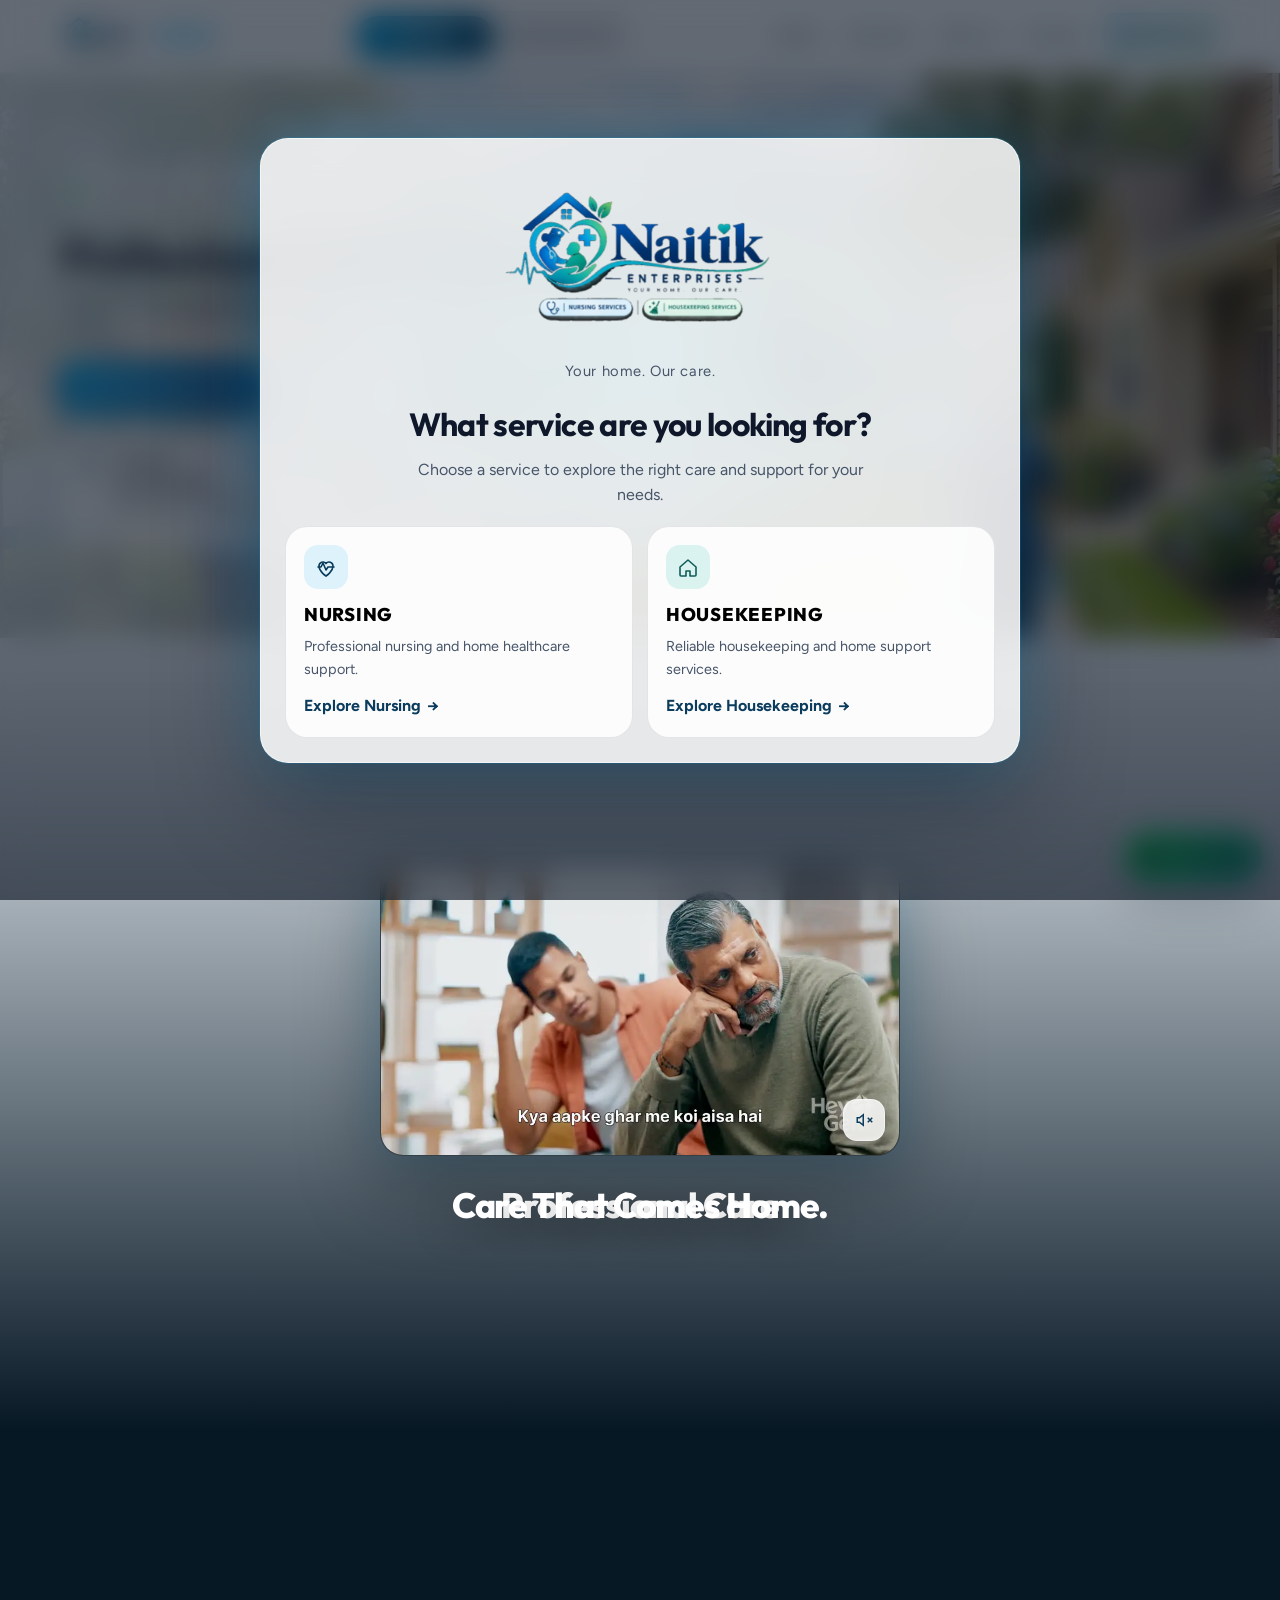
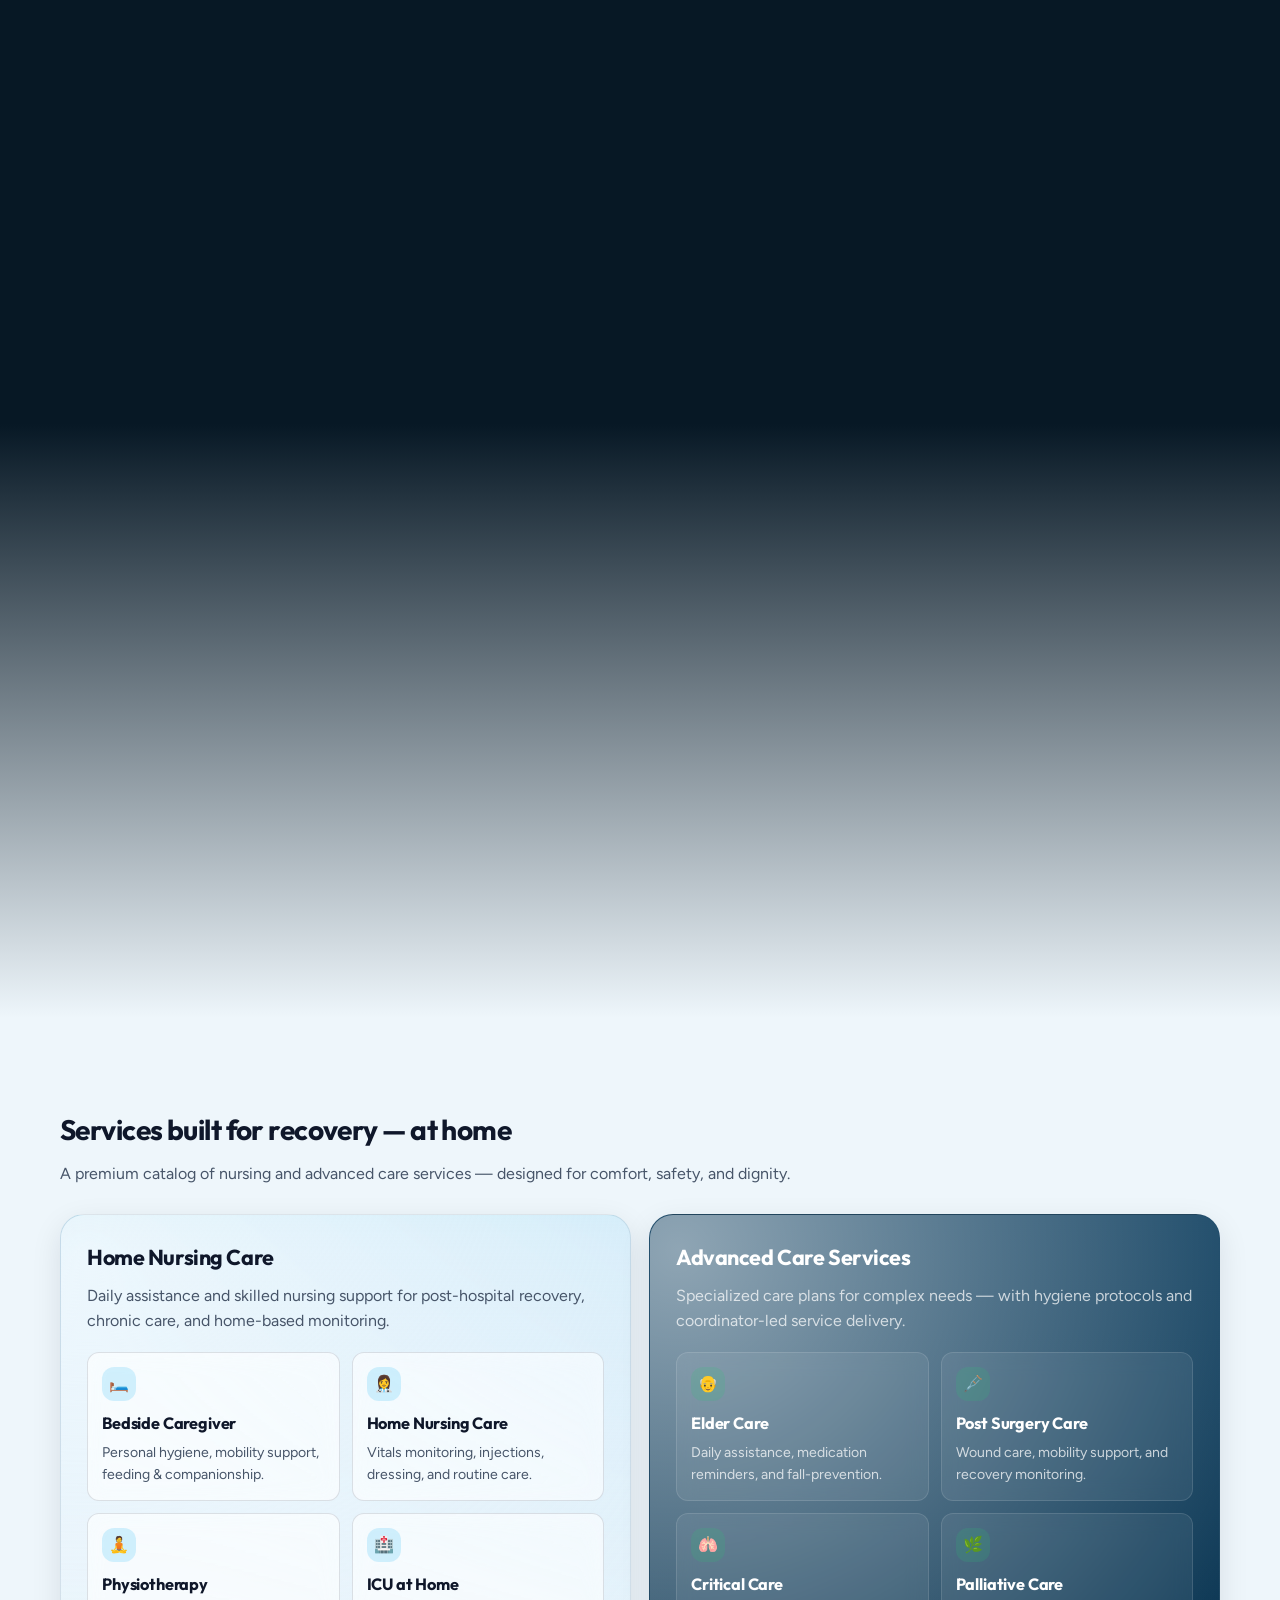
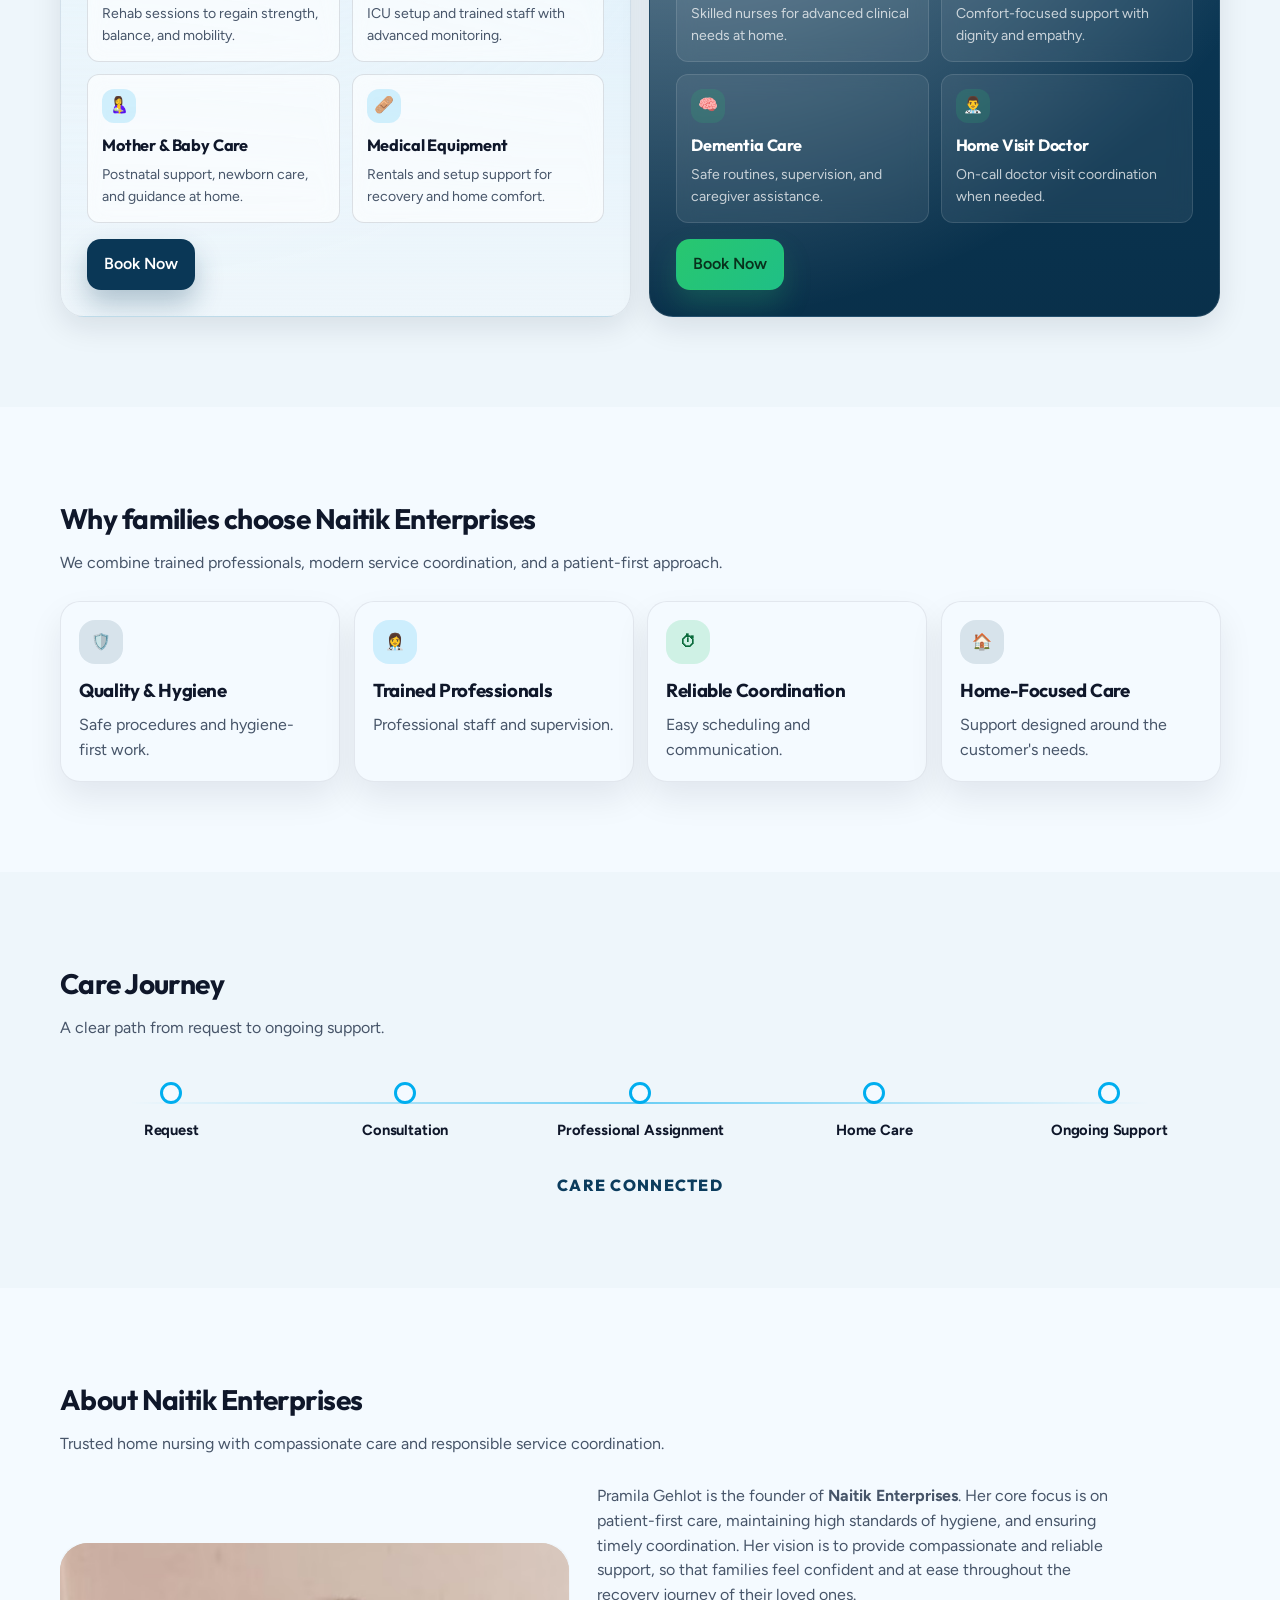
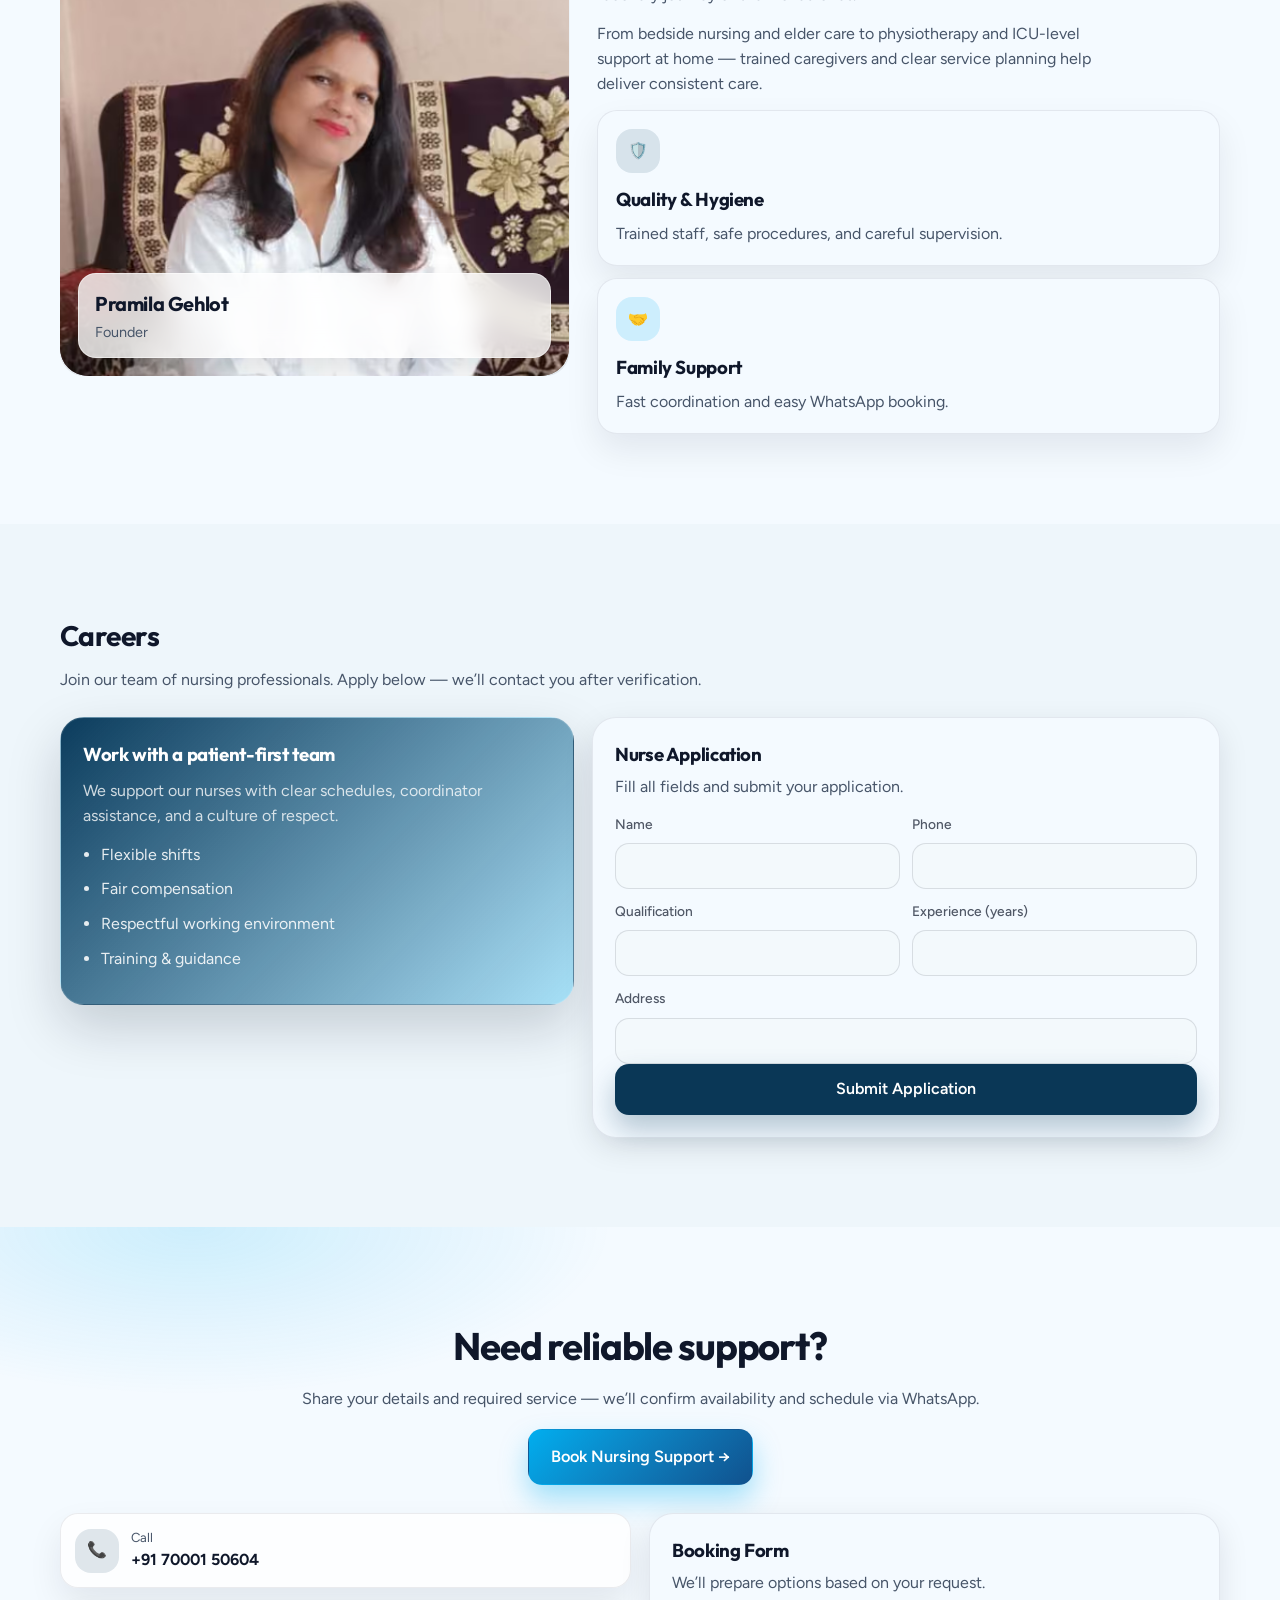
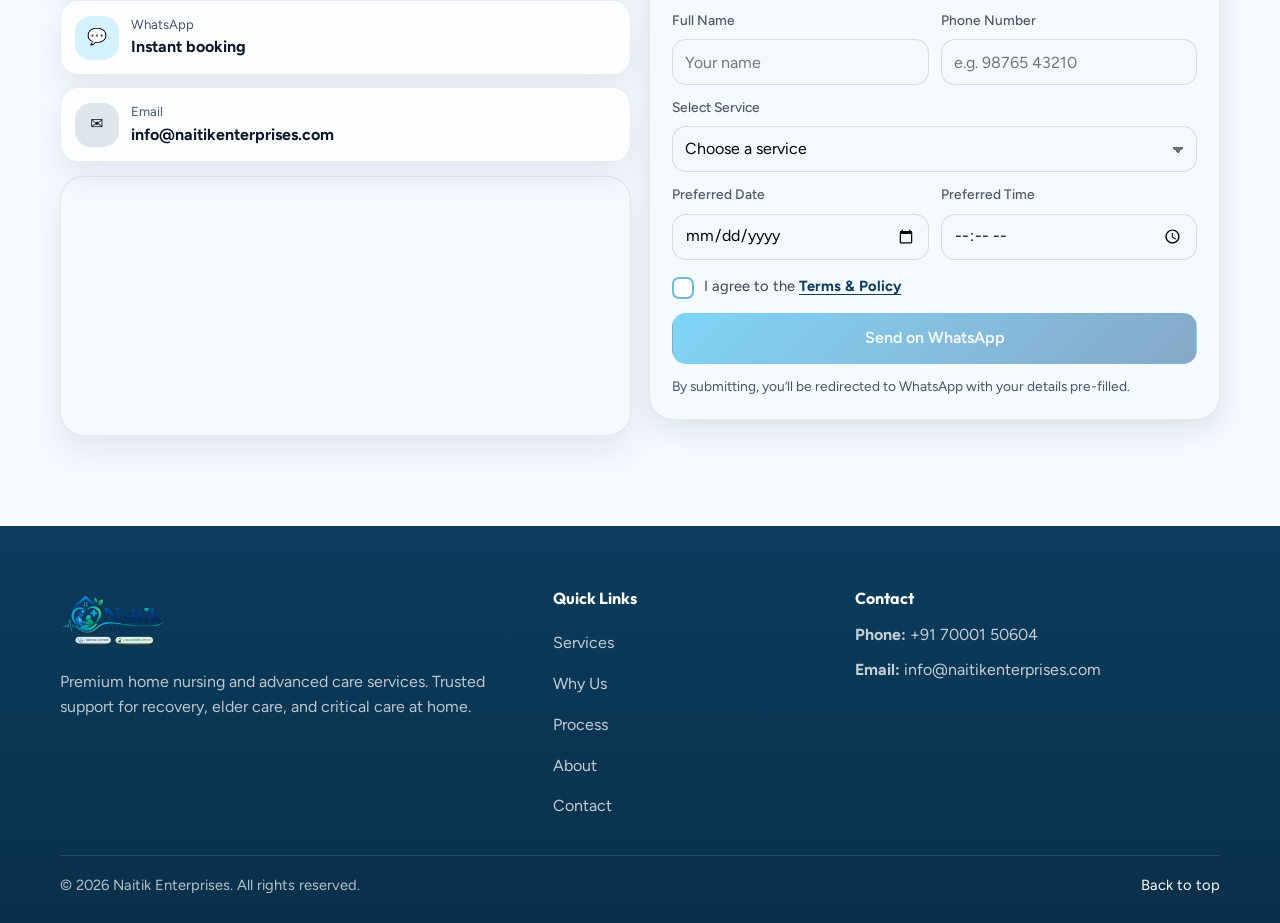
==== commit ac502993: "bug fixingkl" ====
--- a/index.html
+++ b/index.html
@@ -274,69 +274,7 @@
           </div>
 
           <div class="hero__media" id="heroMedia">
-            <!-- NURSING: cinematic video card -->
-            <div class="nursingVideoWrap" data-service-panel="nursing" id="nursingVideoWrap">
-              <div class="nursingVideoBadge">
-                <span class="nursingVideoBadge__dot" aria-hidden="true"></span>
-                Nursing Services
-              </div>
-              <div class="nursingVideo" id="nursingVideoCard">
-                <div class="nursingVideo__glow" aria-hidden="true"></div>
-                <div class="nursingVideo__frame">
-                  <img
-                    class="nursingVideo__poster"
-                    id="nursingVideoPoster"
-                    src="./images/nursing-video-poster.webp"
-                    alt=""
-                    width="960"
-                    height="540"
-                    decoding="async"
-                  />
-                  <video
-                    class="nursingVideo__el"
-                    id="nursingHeroVideo"
-                    muted
-                    loop
-                    playsinline
-                    preload="none"
-                    poster="./images/nursing-video-poster.webp"
-                    aria-label="Naitik Enterprises nursing care animation"
-                  >
-                    <source src="./videos/nursing-hero.mp4" type="video/mp4" />
-                  </video>
-                  <button
-                    class="nursingVideo__sound"
-                    type="button"
-                    id="nursingVideoSound"
-                    aria-label="Unmute video"
-                    aria-pressed="false"
-                    title="Sound on/off"
-                  >
-                    <span class="nursingVideo__soundIcon nursingVideo__soundIcon--off" aria-hidden="true">
-                      <svg viewBox="0 0 24 24" width="18" height="18" fill="none" stroke="currentColor" stroke-width="2">
-                        <path d="M11 5L6 9H3v6h3l5 4V5z" />
-                        <path d="M23 9l-6 6M17 9l6 6" />
-                      </svg>
-                    </span>
-                    <span class="nursingVideo__soundIcon nursingVideo__soundIcon--on" aria-hidden="true" hidden>
-                      <svg viewBox="0 0 24 24" width="18" height="18" fill="none" stroke="currentColor" stroke-width="2">
-                        <path d="M11 5L6 9H3v6h3l5 4V5z" />
-                        <path d="M15.5 8.5a5 5 0 010 7M19 5a9 9 0 010 14" />
-                      </svg>
-                    </span>
-                  </button>
-                  <button class="nursingVideo__play" type="button" id="nursingVideoPlay" hidden aria-label="Play nursing video">
-                    Play
-                  </button>
-                  <span class="nursingVideo__sweep" aria-hidden="true"></span>
-                </div>
-                <svg class="nursingVideo__ecg" viewBox="0 0 400 40" preserveAspectRatio="none" aria-hidden="true">
-                  <path d="M0 20 H70 L85 20 L95 6 L108 34 L120 20 H200 L215 20 L225 8 L238 32 L250 20 H400" />
-                </svg>
-              </div>
-            </div>
-
-            <!-- HOUSEKEEPING: image card -->
+            <!-- HOUSEKEEPING: image card (nursing video lives only in #cineStory below) -->
             <div data-service-panel="housekeeping" hidden>
               <div class="statusCard" data-status-card>
                 <div class="statusCard__live">
--- a/style.css
+++ b/style.css
@@ -275,9 +275,14 @@
   position:absolute;
   inset:0;
   background:
-    linear-gradient(105deg, rgba(244,250,255,.92) 0%, rgba(244,250,255,.78) 42%, rgba(244,250,255,.55) 100%),
-    radial-gradient(900px 420px at 12% 18%, rgba(0,174,239,.16), transparent 60%);
+    linear-gradient(105deg, rgba(244,250,255,.90) 0%, rgba(244,250,255,.72) 36%, rgba(244,250,255,.28) 62%, rgba(244,250,255,.08) 100%),
+    radial-gradient(900px 420px at 12% 18%, rgba(0,174,239,.14), transparent 60%);
   transition:background .55s ease;
+}
+body[data-service="nursing"] .hero__bgScrim{
+  background:
+    linear-gradient(100deg, rgba(244,250,255,.88) 0%, rgba(244,250,255,.58) 34%, rgba(244,250,255,.18) 58%, rgba(244,250,255,.02) 100%),
+    radial-gradient(820px 380px at 10% 20%, rgba(0,174,239,.12), transparent 62%);
 }
 body[data-service="housekeeping"] .hero__bgScrim{
   background:
@@ -360,6 +365,13 @@
   grid-template-columns:1.05fr .95fr;
   gap:54px;
   align-items:center;
+}
+body[data-service="nursing"] .hero__grid{
+  grid-template-columns:minmax(0, min(640px, 100%)) 1fr;
+  gap:0;
+}
+body[data-service="nursing"] .hero__media{
+  display:none;
 }
 .pill{
   display:inline-flex;align-items:center;gap:10px;
@@ -1720,6 +1732,7 @@
 /* RESPONSIVE */
 @media (max-width: 980px){
   .hero__grid{grid-template-columns:1fr;gap:24px}
+  body[data-service="nursing"] .hero__grid{grid-template-columns:1fr}
   .hero__trust{grid-template-columns:1fr}
   .servicesSplit,.svcGrid--wide{grid-template-columns:1fr}
   .whyGrid{grid-template-columns:repeat(2, minmax(0,1fr))}
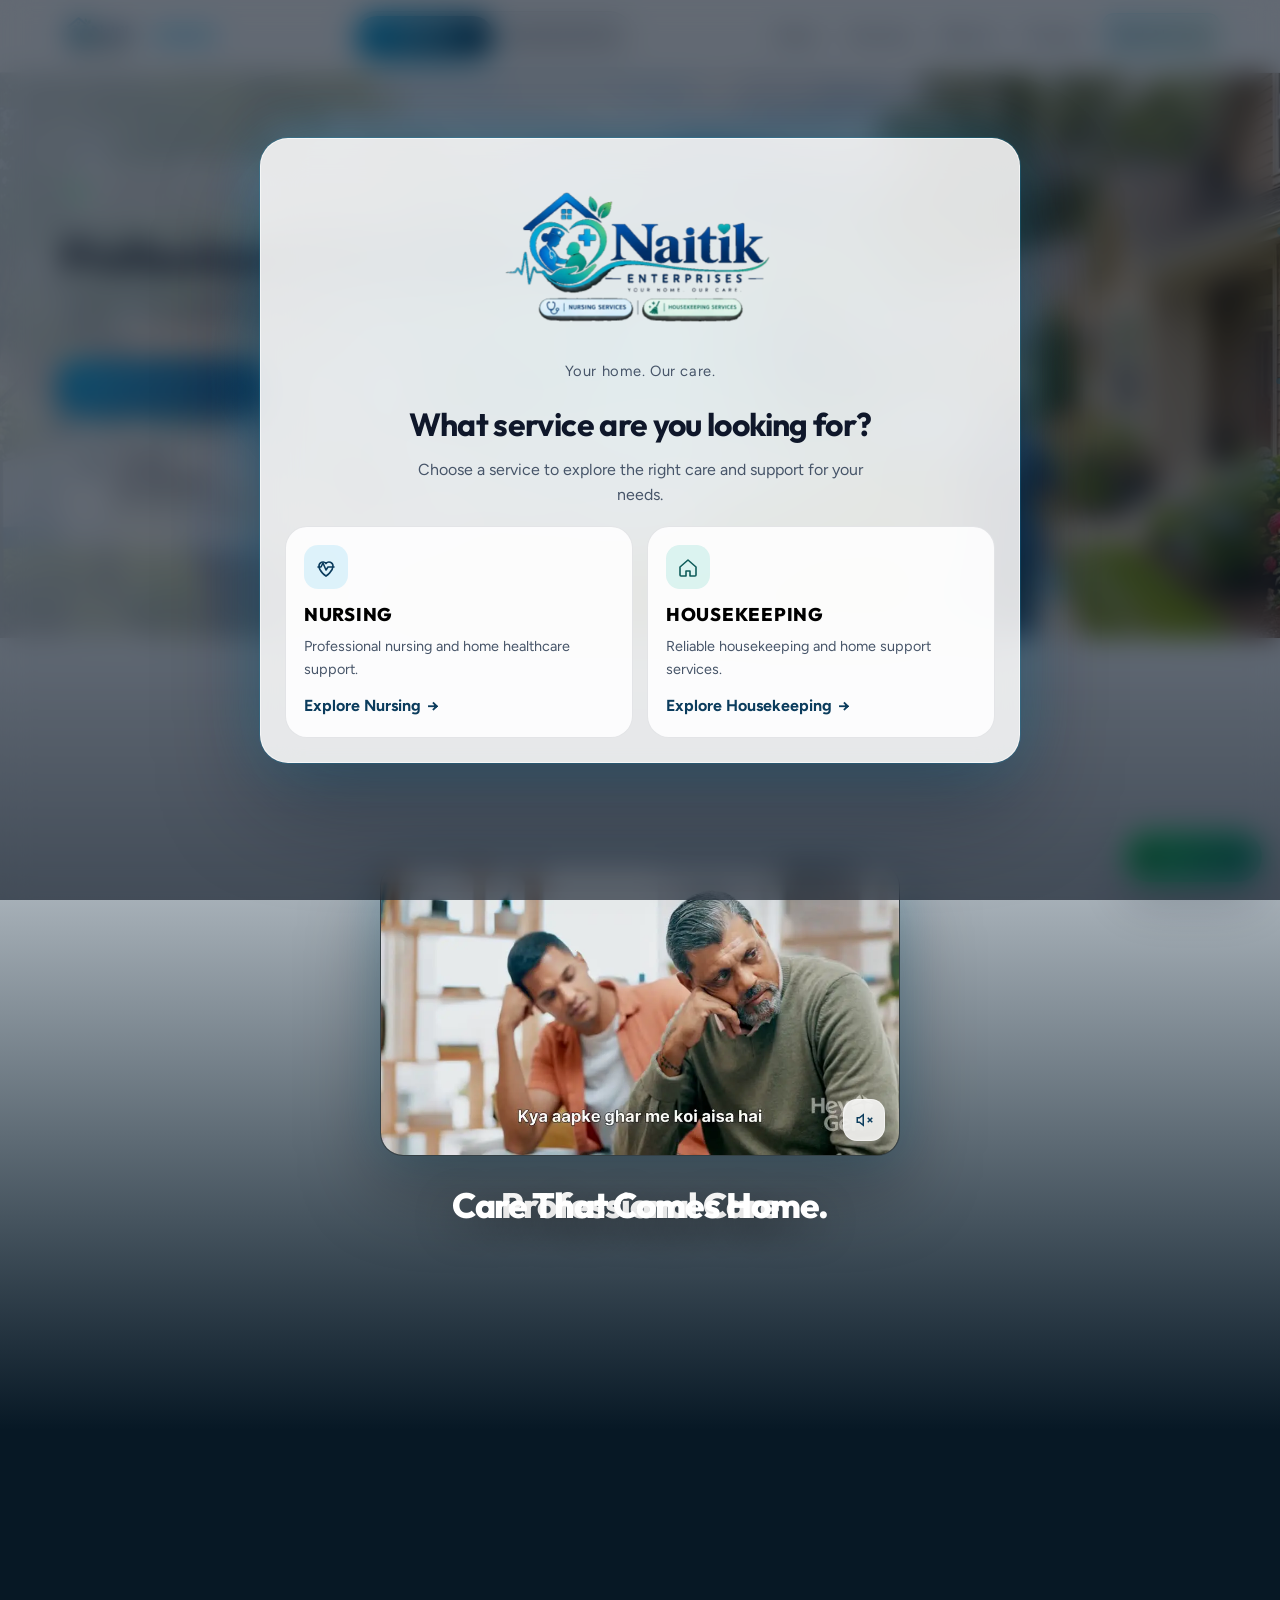
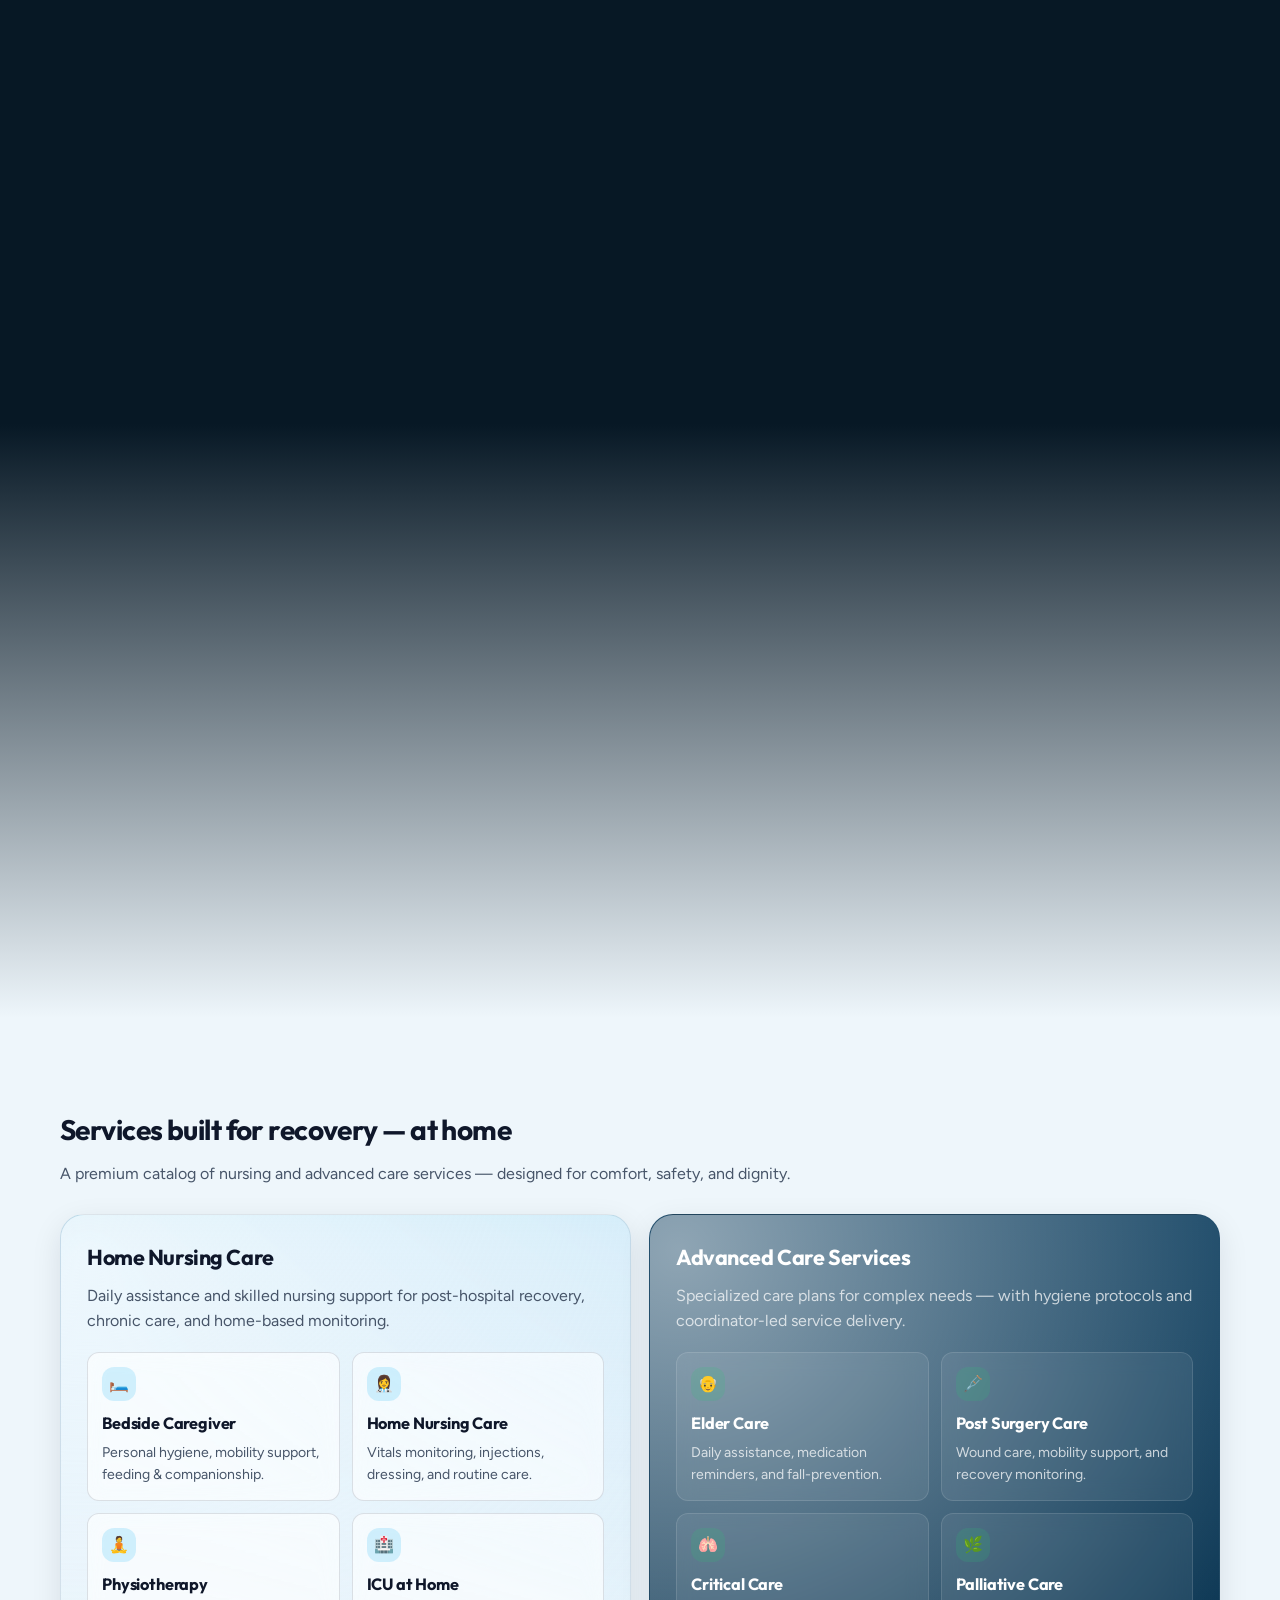
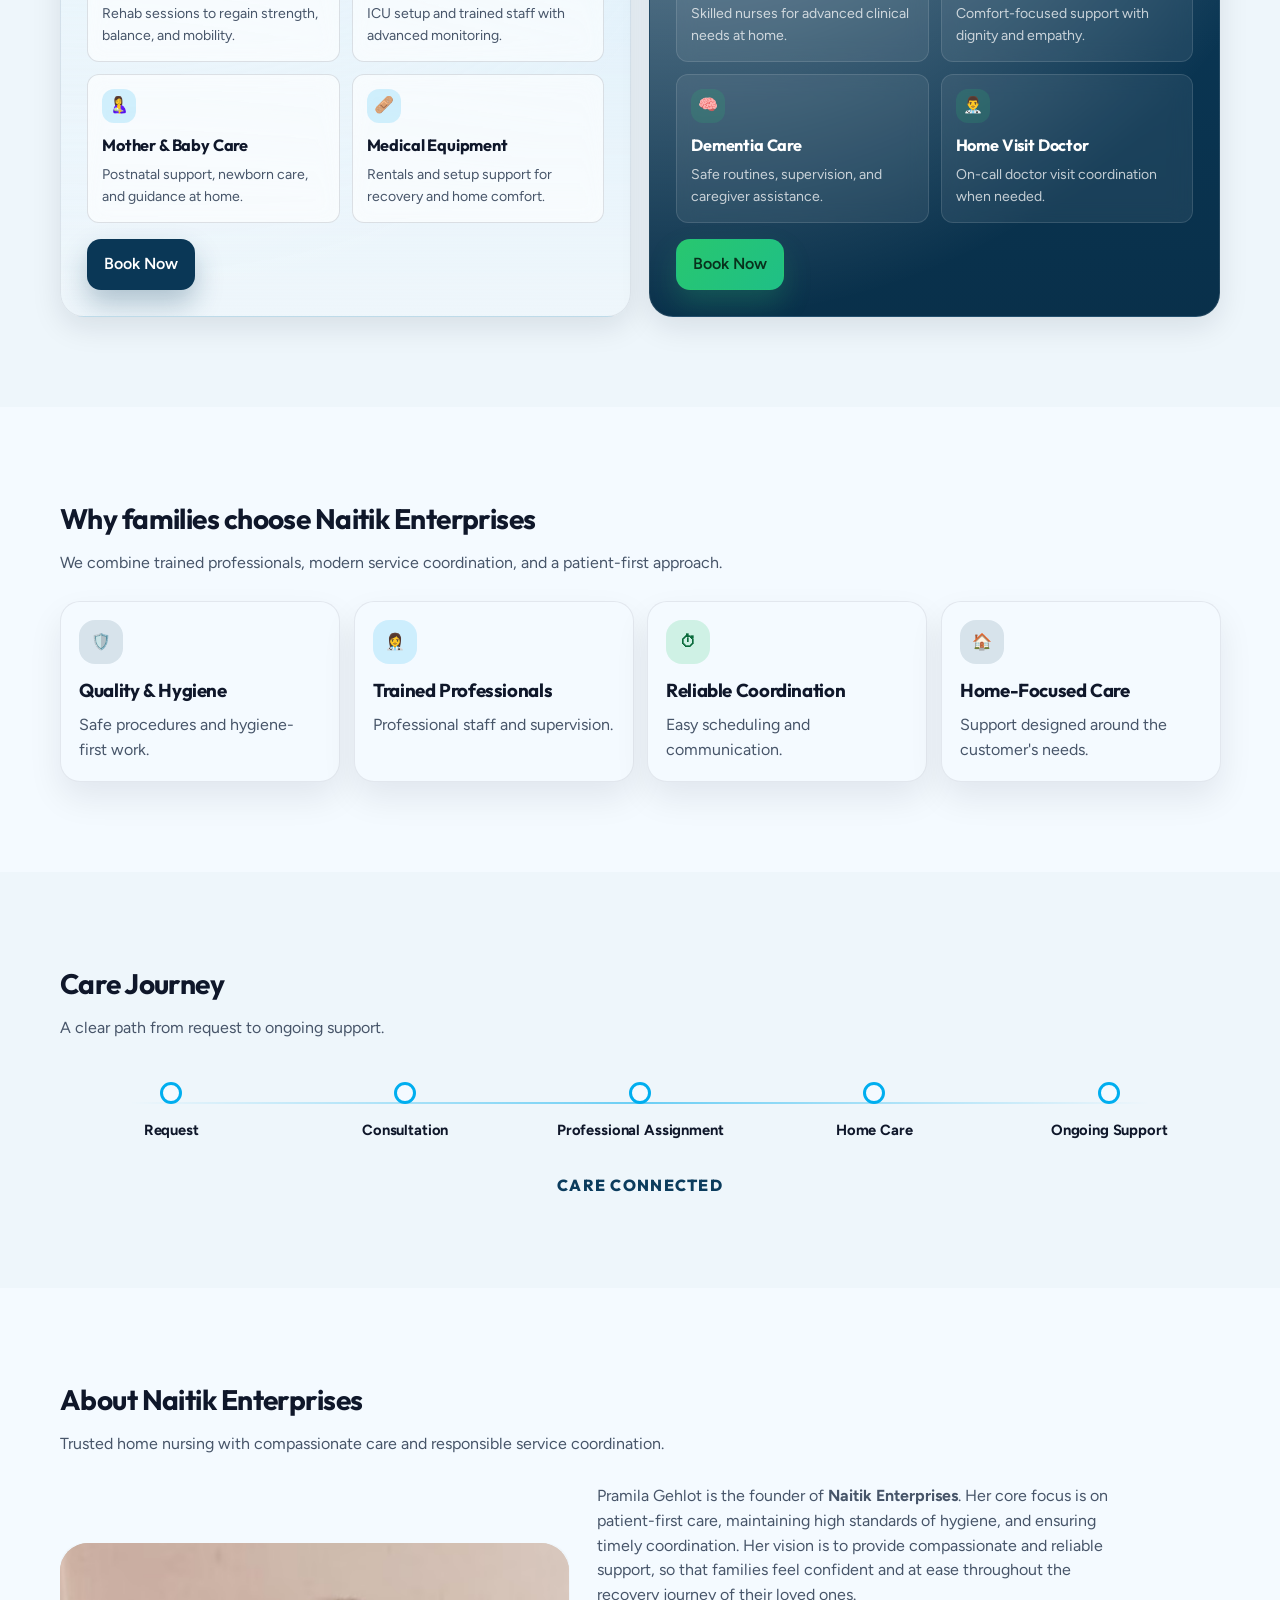
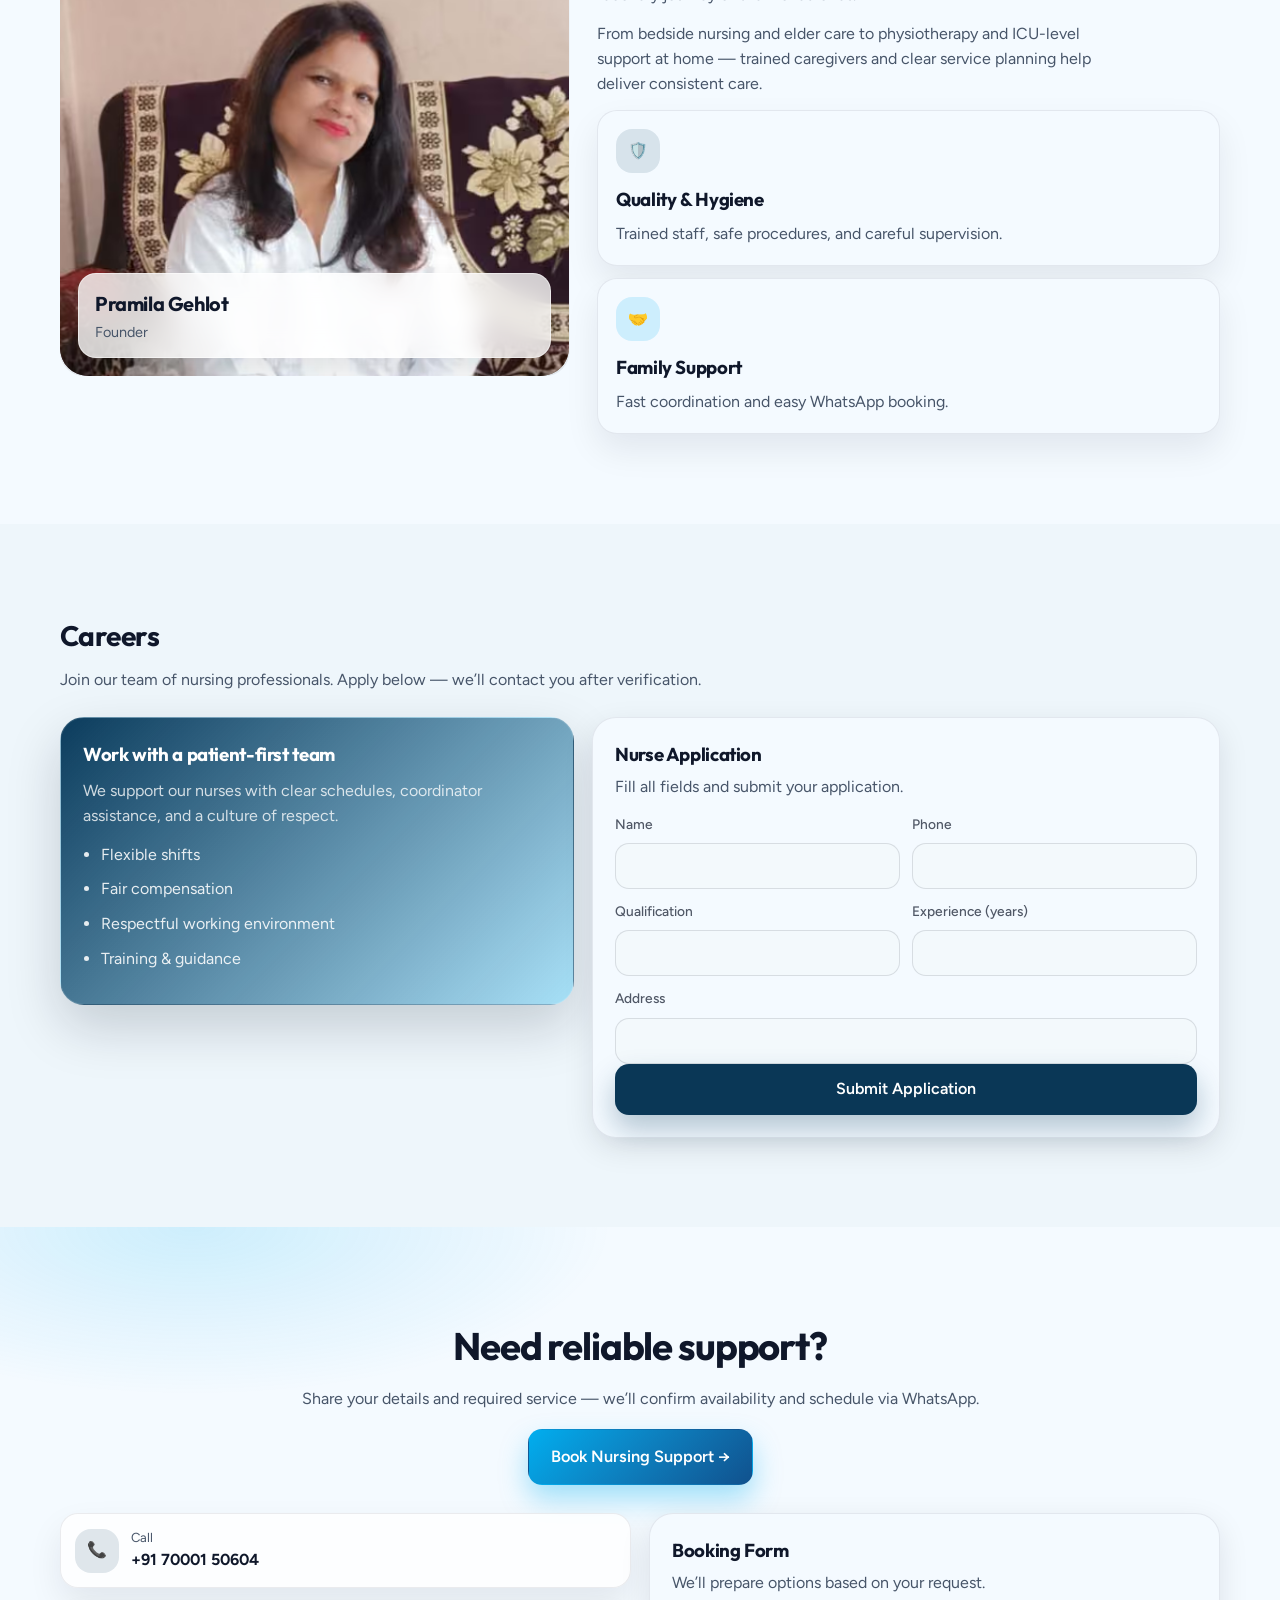
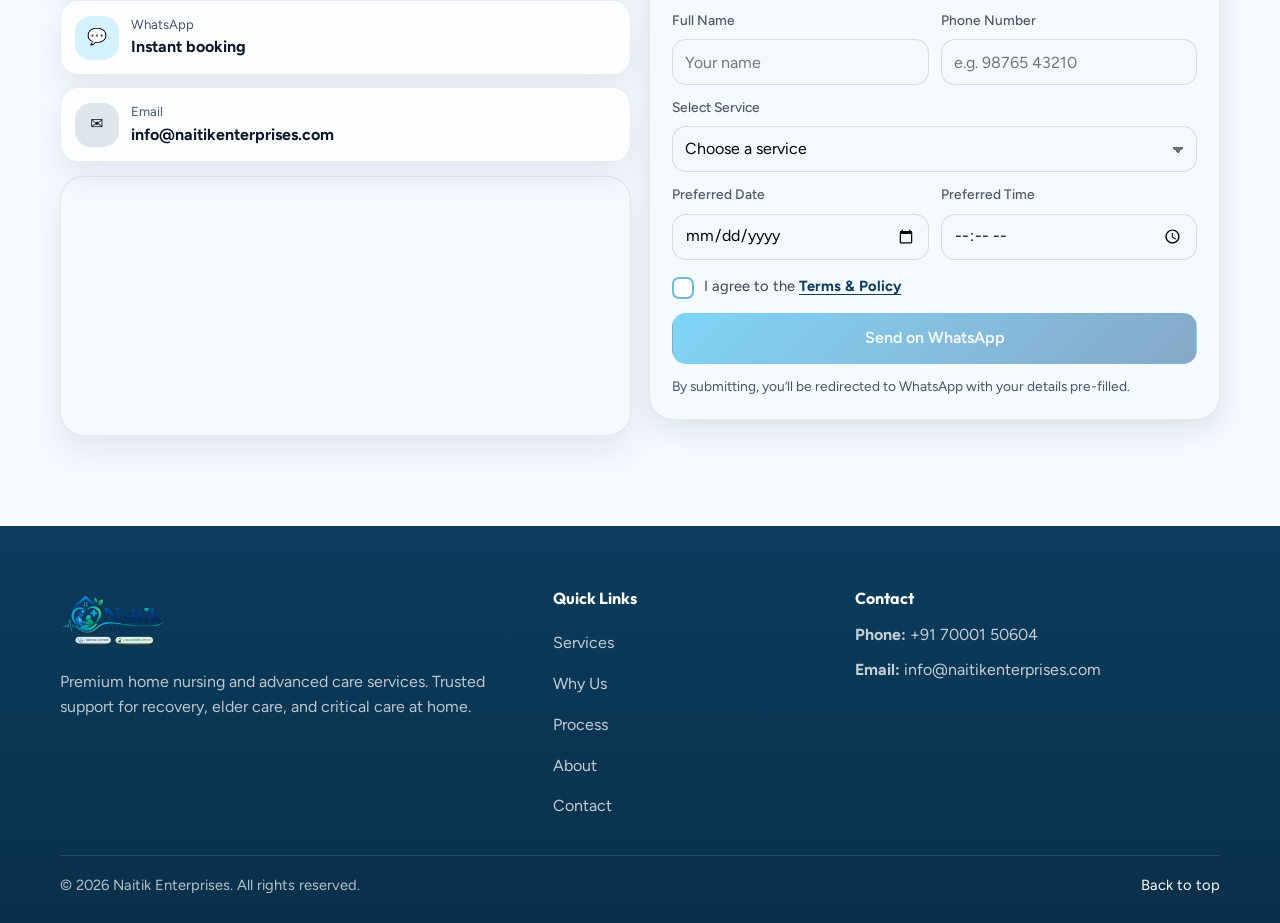
==== commit f6036a68: "bug fixingkl" ====
--- a/index.html
+++ b/index.html
@@ -195,7 +195,7 @@
             <a class="nav__link" href="#services">Services</a>
             <a class="nav__link" href="#why">Why Us</a>
             <a class="nav__link" href="#journey">Process</a>
-            <a class="nav__link nav__link--cta" href="#contact" data-book-cta>Book Now</a>
+            <a class="nav__link nav__link--cta" href="#contact" data-book-cta data-booking-open>Book Now</a>
           </div>
         </div>
       </nav>
@@ -226,7 +226,7 @@
             </p>
 
             <div class="hero__actions heroReveal" style="--d:3">
-              <a class="btn btn--primary" href="#contact" data-hero-cta>Book Nursing Service →</a>
+              <a class="btn btn--primary" href="#contact" data-hero-cta data-booking-open>Book Nursing Service →</a>
               <a class="btn btn--ghost" data-whatsapp-link href="#" rel="noopener">WhatsApp Us</a>
             </div>
 
@@ -427,7 +427,7 @@
                   </div>
                 </div>
                 <div class="svcPane__actions">
-                  <a class="btn btn--dark" href="#contact">Book Now</a>
+                  <a class="btn btn--dark" href="#contact" data-booking-open>Book Now</a>
                 </div>
               </article>
 
@@ -478,7 +478,7 @@
                   </div>
                 </div>
                 <div class="svcPane__actions">
-                  <a class="btn btn--accent" href="#contact">Book Now</a>
+                  <a class="btn btn--accent" href="#contact" data-booking-open>Book Now</a>
                 </div>
               </article>
             </div>
@@ -523,7 +523,7 @@
                 </div>
               </div>
               <div class="svcPane__actions">
-                <a class="btn btn--dark" href="#contact">Book Now</a>
+                <a class="btn btn--dark" href="#contact" data-booking-open>Book Now</a>
               </div>
             </article>
           </div>
@@ -750,7 +750,7 @@
               Share your details and required service — we’ll confirm availability and schedule via
               WhatsApp.
             </p>
-            <a class="btn btn--primary btn--lg" href="#bookingForm" data-contact-cta
+            <a class="btn btn--primary btn--lg" href="#bookingForm" data-contact-cta data-booking-open
               >Book Nursing Support →</a
             >
           </div>
@@ -1440,6 +1440,102 @@
       </div>
     </div>
 
+    <!-- Booking popup modal -->
+    <div
+      class="bookingModal"
+      id="bookingModal"
+      role="dialog"
+      aria-modal="true"
+      aria-labelledby="bookingModalTitle"
+      hidden
+    >
+      <div class="bookingModal__backdrop" data-booking-close tabindex="-1">
+        <div class="bookingModal__trust" aria-hidden="true">
+          <p class="bookingModal__trustLine">Trusted care for every home.</p>
+          <h3 class="bookingModal__trustTitle">Verified staff. Clear coordination. Compassion first.</h3>
+          <p class="bookingModal__trustSub">Thousands of families choose reliable support with Naitik Enterprises.</p>
+        </div>
+      </div>
+      <div class="bookingModal__panel">
+        <button type="button" class="bookingModal__close" data-booking-close aria-label="Close booking form">
+          ✕
+        </button>
+        <form class="formCard bookingModal__form" id="bookingFormModal">
+          <div class="formCard__head">
+            <h3 class="formCard__title" id="bookingModalTitle">Booking Form</h3>
+            <p class="formCard__sub">We’ll prepare options based on your request.</p>
+          </div>
+
+          <div class="formGrid">
+            <label class="field">
+              <span class="field__label">Full Name</span>
+              <input class="field__input" name="name" type="text" placeholder="Your name" required />
+            </label>
+            <label class="field">
+              <span class="field__label">Phone Number</span>
+              <input
+                class="field__input"
+                name="phone"
+                type="tel"
+                inputmode="tel"
+                placeholder="e.g. 98765 43210"
+                required
+              />
+            </label>
+            <label class="field field--full">
+              <span class="field__label">Select Service</span>
+              <select class="field__input" name="service" id="bookingServiceModal" required>
+                <option value="" selected disabled>Choose a service</option>
+              </select>
+            </label>
+            <label class="field">
+              <span class="field__label">Preferred Date</span>
+              <input class="field__input" name="date" type="date" required />
+            </label>
+            <label class="field">
+              <span class="field__label">Preferred Time</span>
+              <input class="field__input" name="time" type="time" required />
+            </label>
+          </div>
+
+          <div class="termsAgree">
+            <label class="termsAgree__label">
+              <input
+                class="termsAgree__check"
+                type="checkbox"
+                id="termsAgreeCheckModal"
+                name="termsAgree"
+                required
+              />
+              <span class="termsAgree__box" aria-hidden="true"></span>
+              <span class="termsAgree__text">
+                I agree to the
+                <button type="button" class="termsAgree__link" id="openTermsModalFromPopup">
+                  Terms &amp; Policy
+                </button>
+              </span>
+            </label>
+            <p class="termsAgree__error" id="termsAgreeErrorModal" role="alert" hidden>
+              Please tick the box to agree to the Terms &amp; Policy before sending.
+            </p>
+          </div>
+
+          <button
+            class="btn btn--primary btn--full"
+            type="submit"
+            id="bookingSubmitModal"
+            disabled
+            aria-disabled="true"
+          >
+            Send on WhatsApp
+          </button>
+          <p class="formHint">
+            By submitting, you’ll be redirected to WhatsApp with your details pre-filled.
+          </p>
+        </form>
+      </div>
+    </div>
+
     <script src="./script.js"></script>
   </body>
 </html>
--- a/style.css
+++ b/style.css
@@ -1261,6 +1261,77 @@
   padding:12px 18px 16px;
   border-top:1px solid rgba(15,23,42,.08);
   background:#fff;
+}
+
+/* BOOKING POPUP MODAL */
+.bookingModal{
+  position:fixed;
+  inset:0;
+  z-index:3900;
+  display:grid;
+  place-items:center;
+  padding:16px;
+}
+.bookingModal[hidden]{display:none !important}
+.bookingModal__backdrop{
+  position:absolute;
+  inset:0;
+  background:rgba(3, 14, 28, .6);
+  backdrop-filter:blur(10px);
+  -webkit-backdrop-filter:blur(10px);
+  display:grid;
+  place-items:center;
+  text-align:center;
+  padding:20px;
+}
+.bookingModal__trust{
+  max-width:780px;
+  color:rgba(255,255,255,.96);
+  text-shadow:0 10px 26px rgba(2,18,35,.45);
+}
+.bookingModal__trustLine{
+  margin:0 0 8px;
+  font-size:.8rem;
+  letter-spacing:.16em;
+  text-transform:uppercase;
+  font-weight:700;
+  color:rgba(255,255,255,.86);
+}
+.bookingModal__trustTitle{
+  margin:0;
+  font-family:var(--font-display);
+  font-size:clamp(1.45rem, 2.8vw, 2.25rem);
+  line-height:1.2;
+  letter-spacing:-.02em;
+}
+.bookingModal__trustSub{
+  margin:10px auto 0;
+  max-width:60ch;
+  color:rgba(255,255,255,.86);
+}
+.bookingModal__panel{
+  position:relative;
+  width:min(640px, 100%);
+  border-radius:24px;
+  box-shadow:0 36px 90px rgba(2,18,35,.3);
+  z-index:1;
+}
+.bookingModal__form{
+  background:rgba(255,255,255,.97);
+  backdrop-filter:blur(8px);
+  -webkit-backdrop-filter:blur(8px);
+}
+.bookingModal__close{
+  position:absolute;
+  top:12px;
+  right:12px;
+  width:38px;
+  height:38px;
+  border-radius:12px;
+  border:1px solid rgba(15,23,42,.14);
+  background:rgba(255,255,255,.9);
+  cursor:pointer;
+  z-index:3;
 }
 .formAlert{
   margin-top:12px;
@@ -1789,6 +1860,7 @@
   .formGrid{grid-template-columns:1fr}
   .welcome__panel{padding:22px 16px 16px}
   .statusCard{display:none}
+  .bookingModal__trust{display:none}
 }
 
 @media (hover:none){
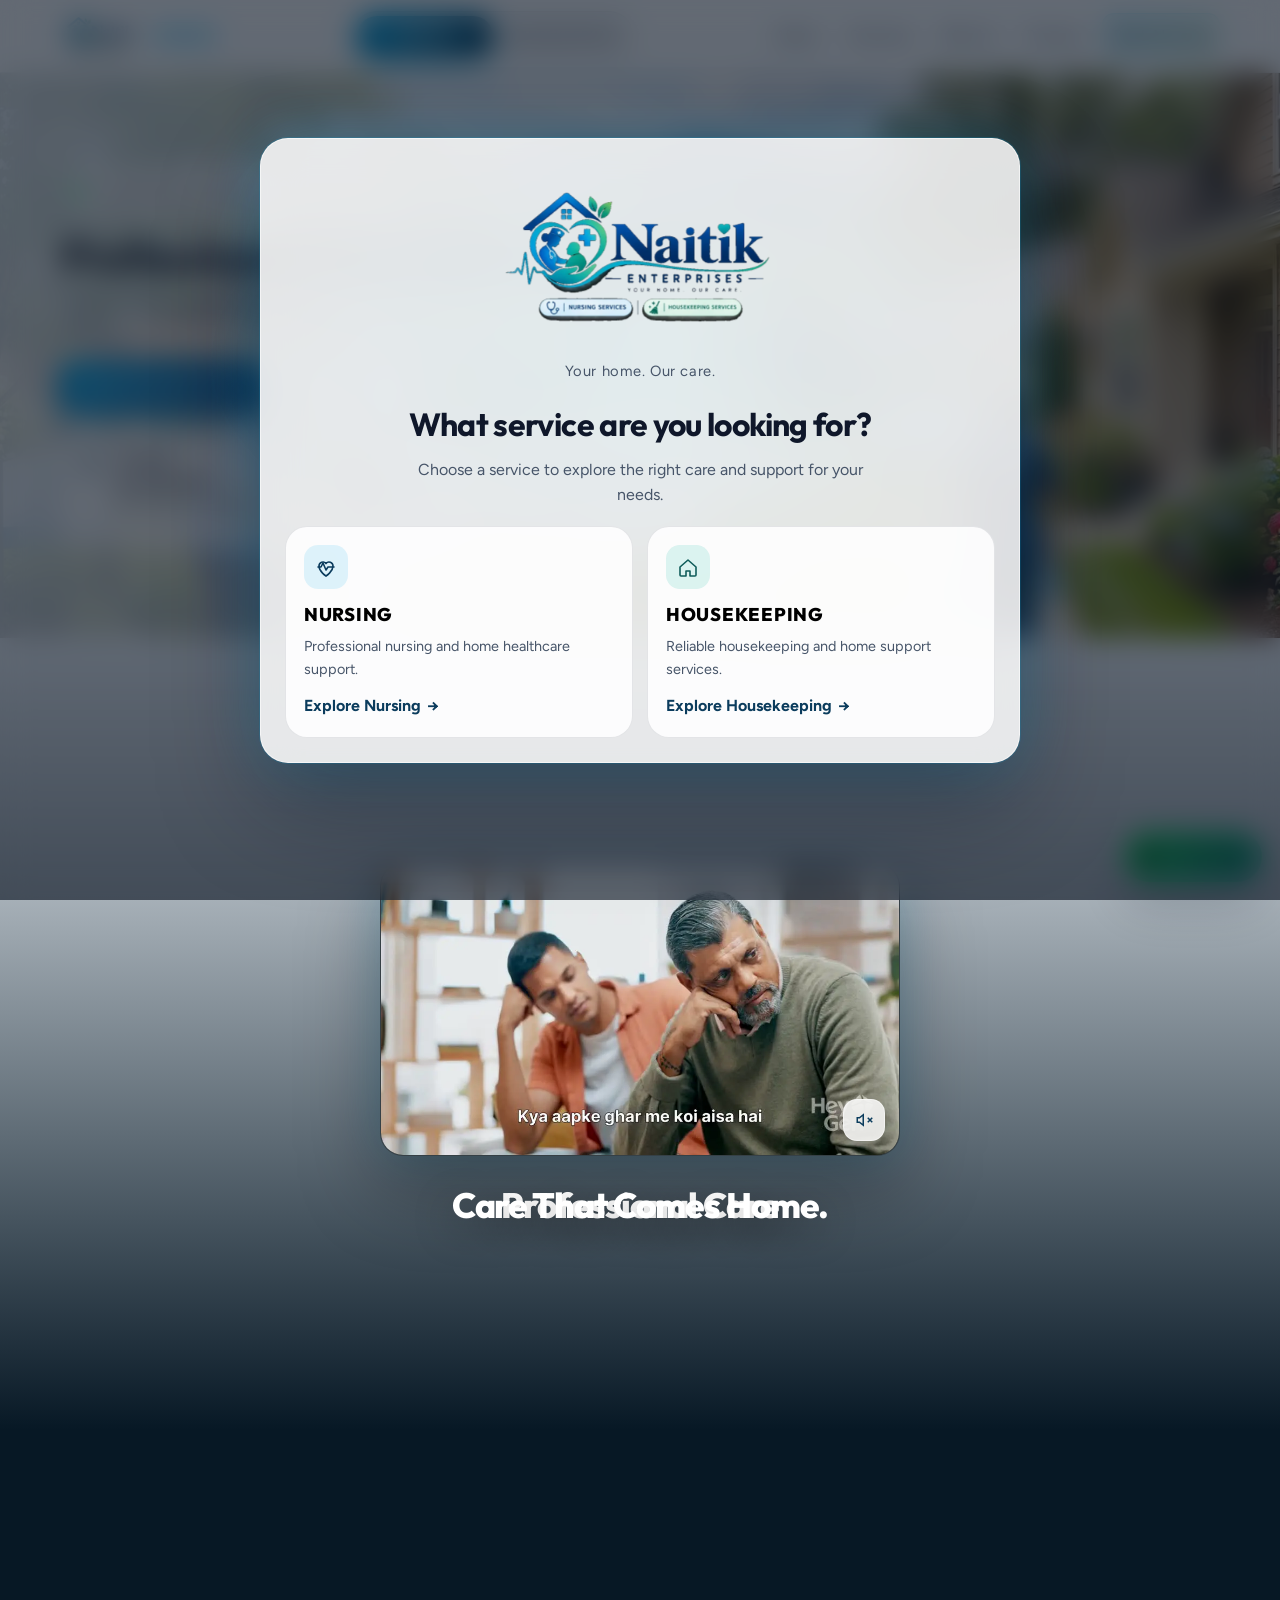
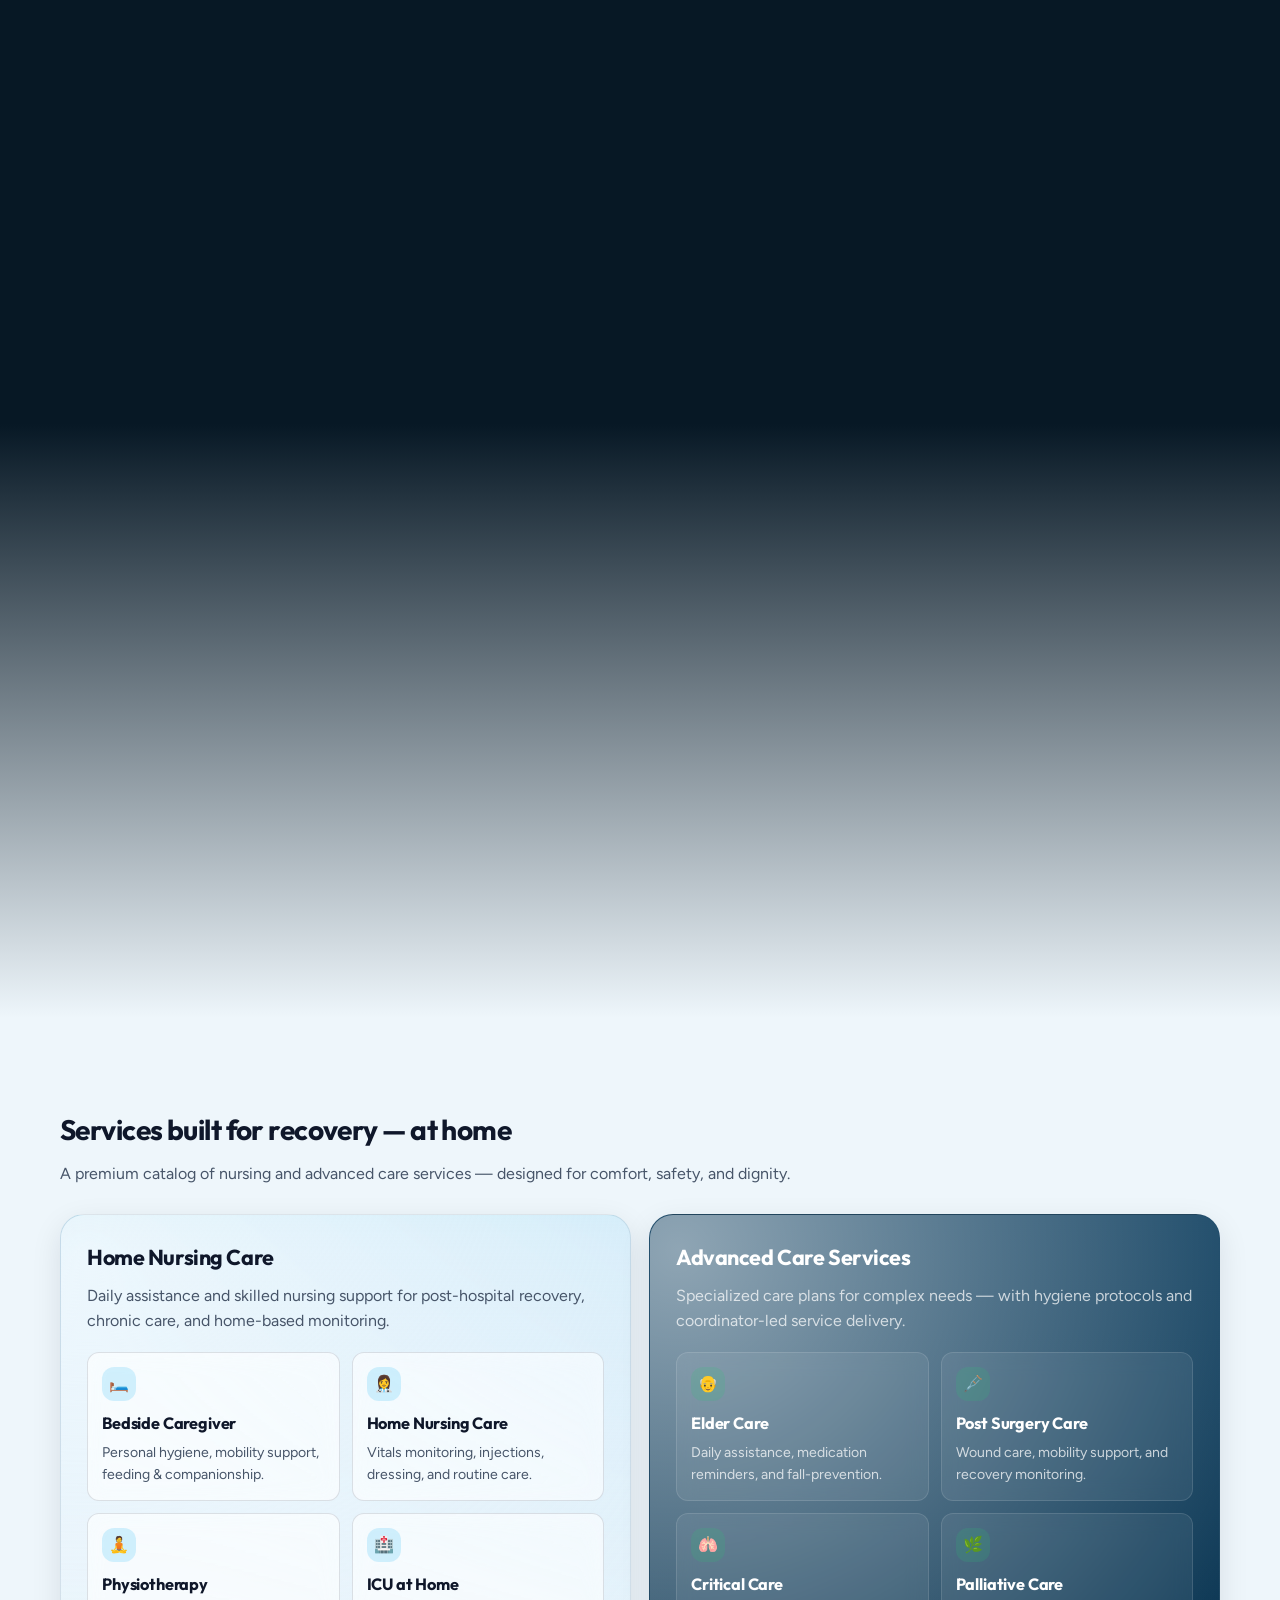
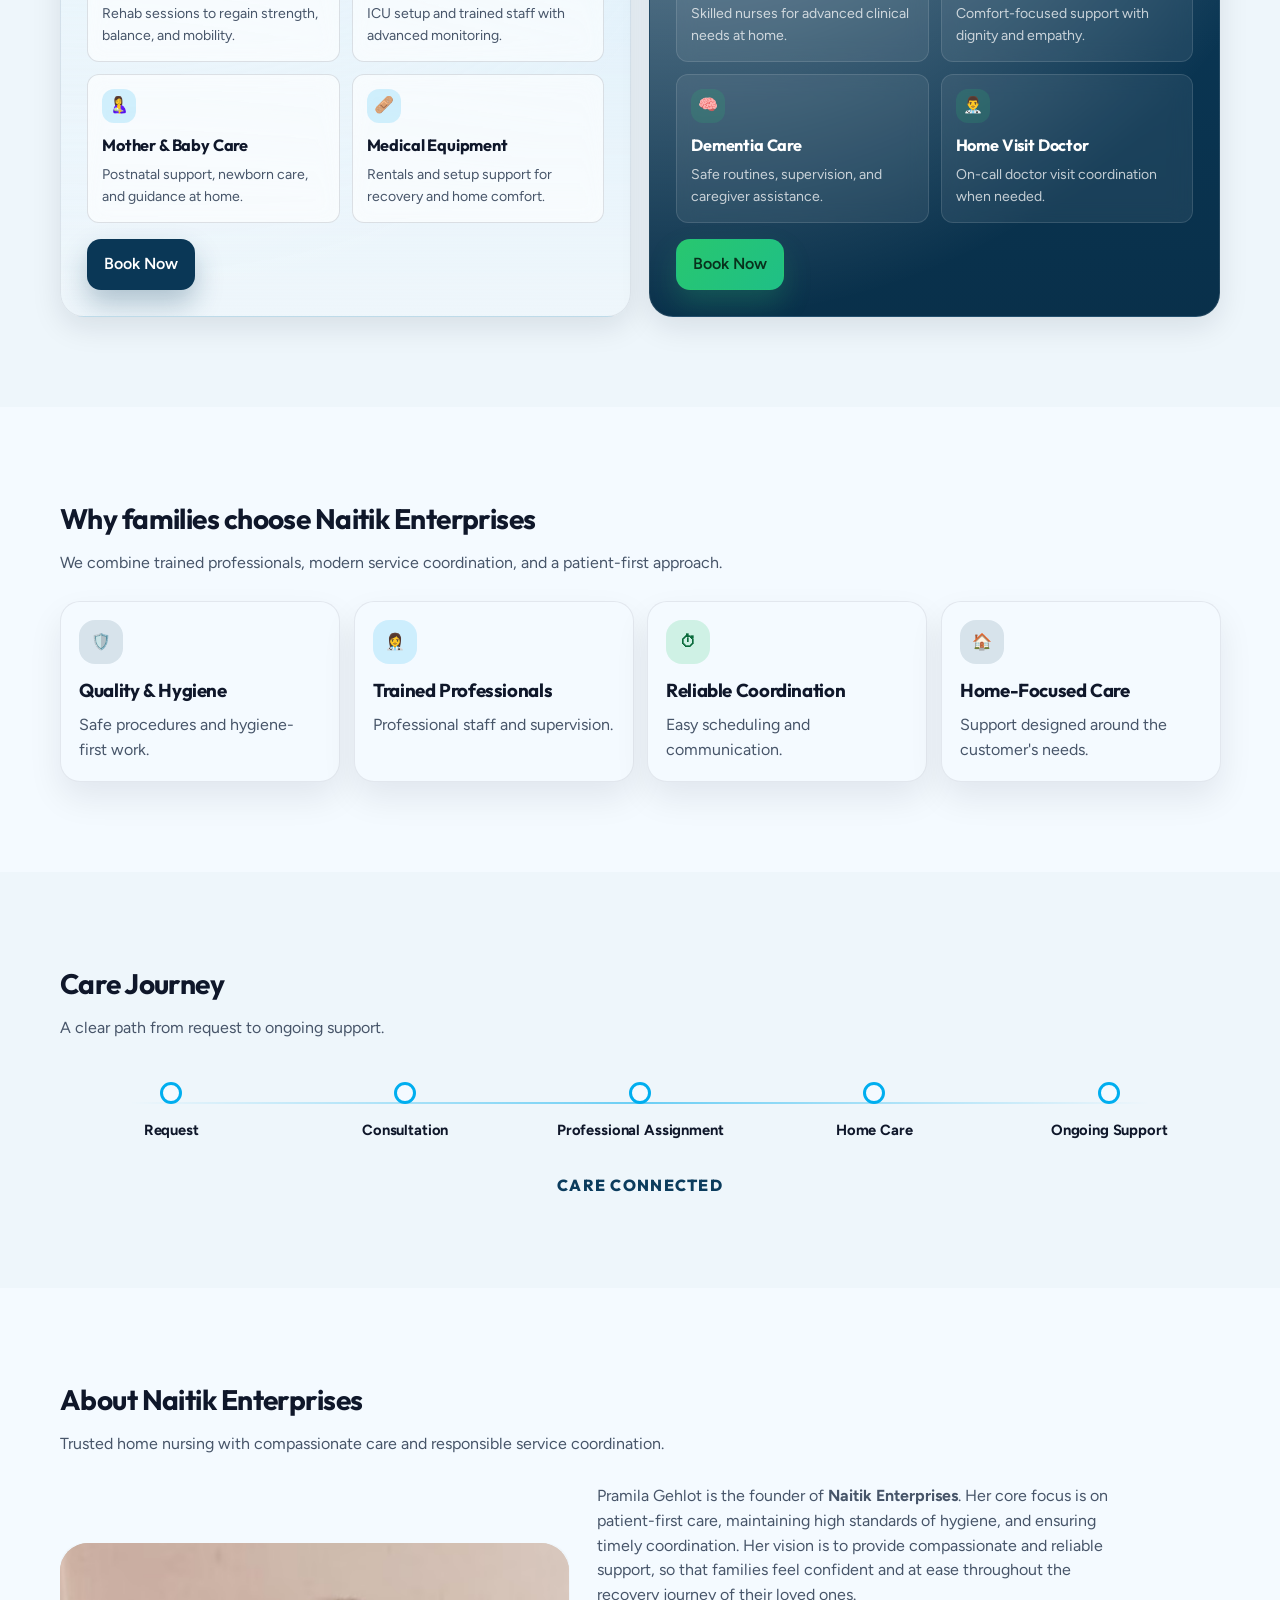
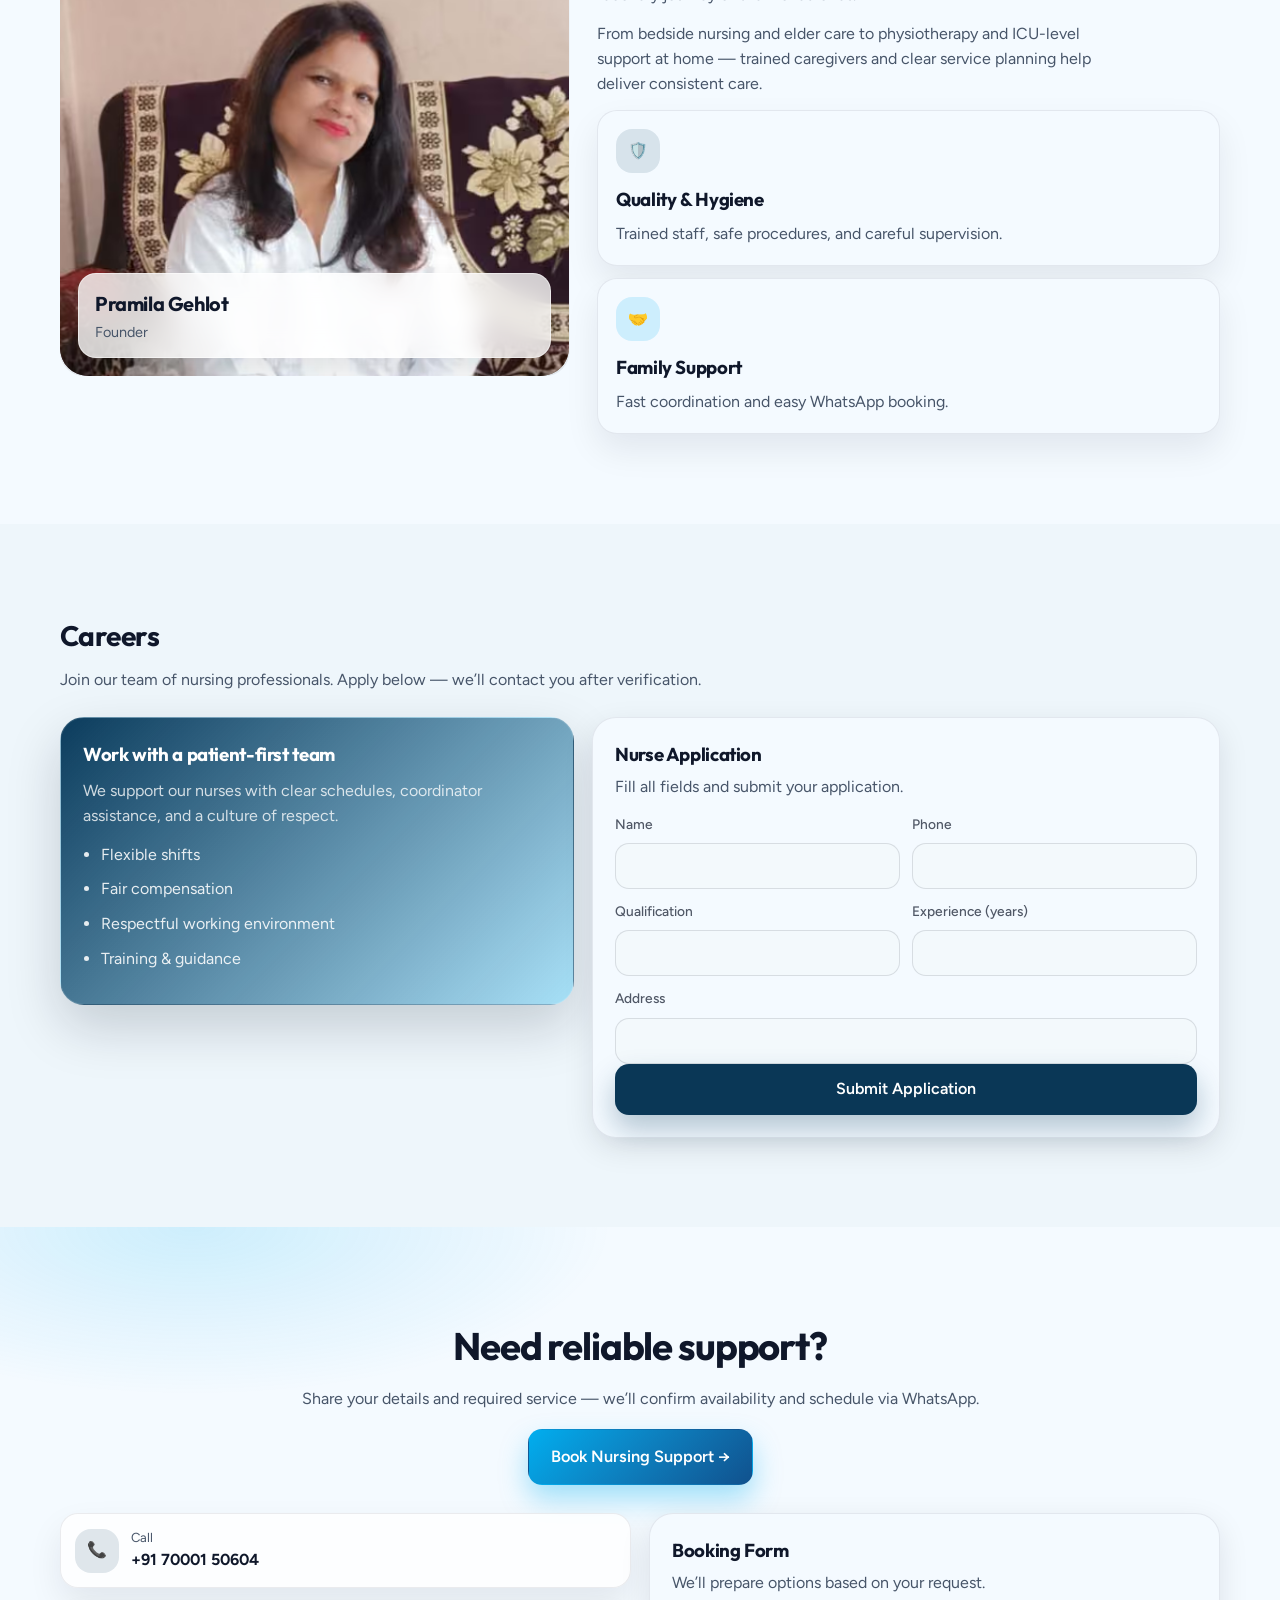
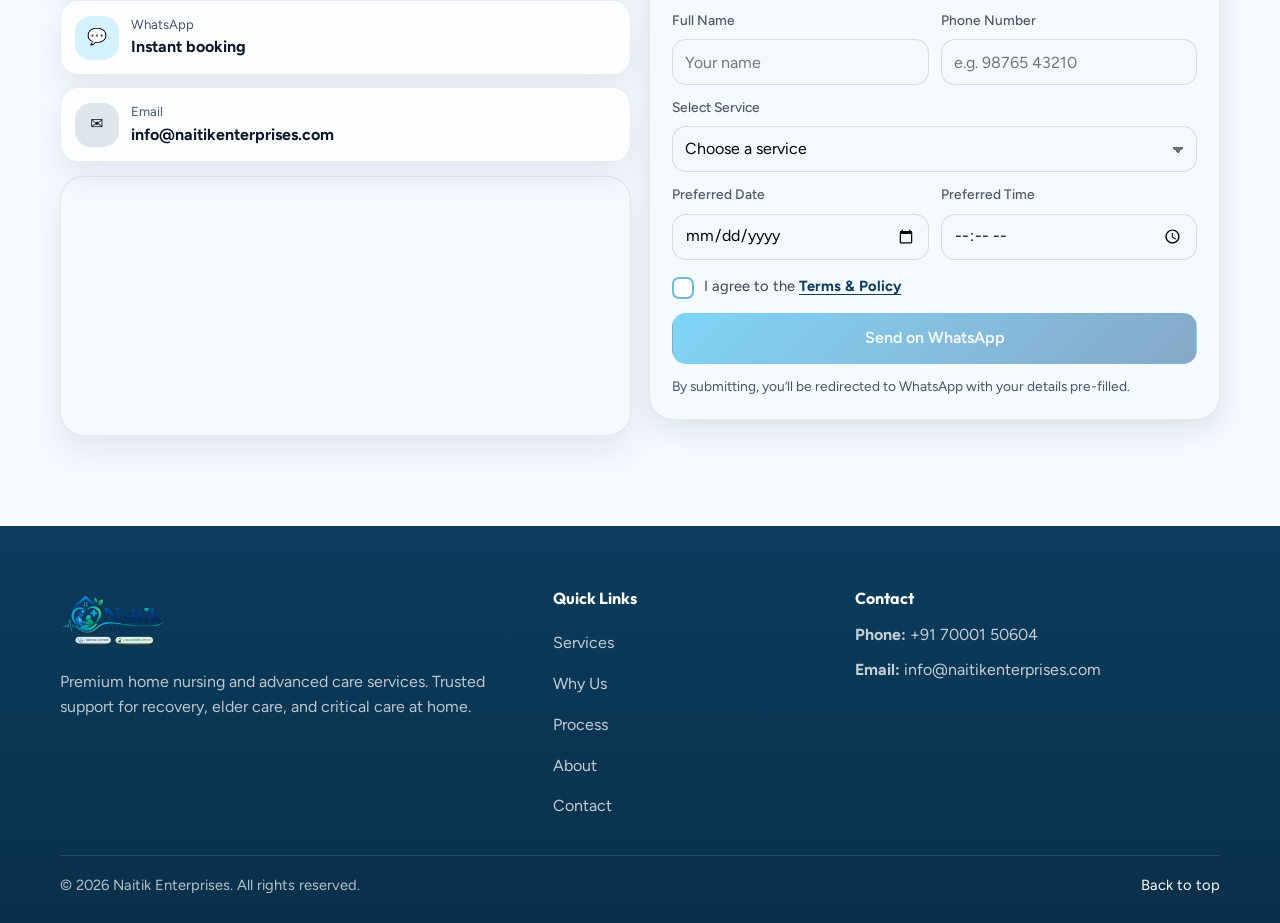
==== commit e840683e: "bug fixingko" ====
--- a/index.html
+++ b/index.html
@@ -1449,90 +1449,111 @@
       aria-labelledby="bookingModalTitle"
       hidden
     >
-      <div class="bookingModal__backdrop" data-booking-close tabindex="-1">
-        <div class="bookingModal__trust" aria-hidden="true">
-          <p class="bookingModal__trustLine">Trusted care for every home.</p>
-          <h3 class="bookingModal__trustTitle">Verified staff. Clear coordination. Compassion first.</h3>
-          <p class="bookingModal__trustSub">Thousands of families choose reliable support with Naitik Enterprises.</p>
-        </div>
-      </div>
+      <div class="bookingModal__backdrop" data-booking-close tabindex="-1"></div>
       <div class="bookingModal__panel">
         <button type="button" class="bookingModal__close" data-booking-close aria-label="Close booking form">
           ✕
         </button>
-        <form class="formCard bookingModal__form" id="bookingFormModal">
-          <div class="formCard__head">
-            <h3 class="formCard__title" id="bookingModalTitle">Booking Form</h3>
-            <p class="formCard__sub">We’ll prepare options based on your request.</p>
-          </div>
-
-          <div class="formGrid">
-            <label class="field">
-              <span class="field__label">Full Name</span>
-              <input class="field__input" name="name" type="text" placeholder="Your name" required />
-            </label>
-            <label class="field">
-              <span class="field__label">Phone Number</span>
-              <input
-                class="field__input"
-                name="phone"
-                type="tel"
-                inputmode="tel"
-                placeholder="e.g. 98765 43210"
-                required
+        <div class="bookingModal__layout">
+          <aside class="bookingModal__brand" aria-hidden="true">
+            <div class="bookingModal__logoShell">
+              <img
+                class="bookingModal__logo"
+                src="./images/brand/logo-full.webp"
+                width="240"
+                height="160"
+                alt="Naitik Enterprises"
+                decoding="async"
               />
-            </label>
-            <label class="field field--full">
-              <span class="field__label">Select Service</span>
-              <select class="field__input" name="service" id="bookingServiceModal" required>
-                <option value="" selected disabled>Choose a service</option>
-              </select>
-            </label>
-            <label class="field">
-              <span class="field__label">Preferred Date</span>
-              <input class="field__input" name="date" type="date" required />
-            </label>
-            <label class="field">
-              <span class="field__label">Preferred Time</span>
-              <input class="field__input" name="time" type="time" required />
-            </label>
-          </div>
-
-          <div class="termsAgree">
-            <label class="termsAgree__label">
-              <input
-                class="termsAgree__check"
-                type="checkbox"
-                id="termsAgreeCheckModal"
-                name="termsAgree"
-                required
-              />
-              <span class="termsAgree__box" aria-hidden="true"></span>
-              <span class="termsAgree__text">
-                I agree to the
-                <button type="button" class="termsAgree__link" id="openTermsModalFromPopup">
-                  Terms &amp; Policy
-                </button>
-              </span>
-            </label>
-            <p class="termsAgree__error" id="termsAgreeErrorModal" role="alert" hidden>
-              Please tick the box to agree to the Terms &amp; Policy before sending.
+            </div>
+            <div class="bookingModal__trust">
+              <p class="bookingModal__trustLine">Trusted care for every home.</p>
+              <h3 class="bookingModal__trustTitle">Verified staff. Clear coordination. Compassion first.</h3>
+              <p class="bookingModal__trustSub">
+                Fast response, professional support, and a team families can trust in important moments.
+              </p>
+              <ul class="bookingModal__points">
+                <li>Trained and reliable service staff</li>
+                <li>Simple booking with quick WhatsApp confirmation</li>
+                <li>Care focused on comfort, safety, and dignity</li>
+              </ul>
+            </div>
+          </aside>
+
+          <form class="formCard bookingModal__form" id="bookingFormModal">
+            <div class="formCard__head">
+              <h3 class="formCard__title" id="bookingModalTitle">Booking Form</h3>
+              <p class="formCard__sub">We’ll prepare options based on your request.</p>
+            </div>
+
+            <div class="formGrid">
+              <label class="field">
+                <span class="field__label">Full Name</span>
+                <input class="field__input" name="name" type="text" placeholder="Your name" required />
+              </label>
+              <label class="field">
+                <span class="field__label">Phone Number</span>
+                <input
+                  class="field__input"
+                  name="phone"
+                  type="tel"
+                  inputmode="tel"
+                  placeholder="e.g. 98765 43210"
+                  required
+                />
+              </label>
+              <label class="field field--full">
+                <span class="field__label">Select Service</span>
+                <select class="field__input" name="service" id="bookingServiceModal" required>
+                  <option value="" selected disabled>Choose a service</option>
+                </select>
+              </label>
+              <label class="field">
+                <span class="field__label">Preferred Date</span>
+                <input class="field__input" name="date" type="date" required />
+              </label>
+              <label class="field">
+                <span class="field__label">Preferred Time</span>
+                <input class="field__input" name="time" type="time" required />
+              </label>
+            </div>
+
+            <div class="termsAgree">
+              <label class="termsAgree__label">
+                <input
+                  class="termsAgree__check"
+                  type="checkbox"
+                  id="termsAgreeCheckModal"
+                  name="termsAgree"
+                  required
+                />
+                <span class="termsAgree__box" aria-hidden="true"></span>
+                <span class="termsAgree__text">
+                  I agree to the
+                  <button type="button" class="termsAgree__link" id="openTermsModalFromPopup">
+                    Terms &amp; Policy
+                  </button>
+                </span>
+              </label>
+              <p class="termsAgree__error" id="termsAgreeErrorModal" role="alert" hidden>
+                Please tick the box to agree to the Terms &amp; Policy before sending.
+              </p>
+            </div>
+
+            <button
+              class="btn btn--primary btn--full"
+              type="submit"
+              id="bookingSubmitModal"
+              disabled
+              aria-disabled="true"
+            >
+              Send on WhatsApp
+            </button>
+            <p class="formHint">
+              By submitting, you’ll be redirected to WhatsApp with your details pre-filled.
             </p>
-          </div>
-
-          <button
-            class="btn btn--primary btn--full"
-            type="submit"
-            id="bookingSubmitModal"
-            disabled
-            aria-disabled="true"
-          >
-            Send on WhatsApp
-          </button>
-          <p class="formHint">
-            By submitting, you’ll be redirected to WhatsApp with your details pre-filled.
-          </p>
-        </form>
+          </form>
+        </div>
       </div>
     </div>
 
--- a/style.css
+++ b/style.css
@@ -1269,8 +1269,9 @@
   inset:0;
   z-index:3900;
   display:grid;
-  place-items:center;
-  padding:16px;
+  align-items:start;
+  justify-items:center;
+  padding:54px 16px 16px;
 }
 .bookingModal[hidden]{display:none !important}
 .bookingModal__backdrop{
@@ -1279,13 +1280,54 @@
   background:rgba(3, 14, 28, .6);
   backdrop-filter:blur(10px);
   -webkit-backdrop-filter:blur(10px);
+}
+.bookingModal__layout{
   display:grid;
-  place-items:center;
-  text-align:center;
-  padding:20px;
+  grid-template-columns:minmax(260px, .88fr) minmax(0, 1.12fr);
+  align-items:stretch;
+}
+.bookingModal__brand{
+  position:relative;
+  padding:28px 24px;
+  border-radius:24px 0 0 24px;
+  background:
+    radial-gradient(circle at 22% 18%, color-mix(in srgb, var(--secondary) 44%, transparent), transparent 42%),
+    radial-gradient(circle at 82% 82%, color-mix(in srgb, var(--accent) 28%, transparent), transparent 40%),
+    linear-gradient(160deg, color-mix(in srgb, var(--primary) 92%, #020617), color-mix(in srgb, var(--primary) 74%, #041018));
+  color:#fff;
+  overflow:hidden;
+}
+.bookingModal__brand::after{
+  content:"";
+  position:absolute;
+  inset:14px;
+  border-radius:20px;
+  border:1px solid rgba(255,255,255,.12);
+  pointer-events:none;
+}
+.bookingModal__logoShell{
+  position:relative;
+  display:inline-flex;
+  padding:12px 14px;
+  border-radius:22px;
+  background:rgba(255,255,255,.08);
+  border:1px solid rgba(255,255,255,.14);
+  box-shadow:
+    0 0 0 1px color-mix(in srgb, var(--secondary) 16%, transparent),
+    0 0 26px color-mix(in srgb, var(--secondary) 24%, transparent),
+    0 0 52px color-mix(in srgb, var(--secondary) 22%, transparent);
+  backdrop-filter:blur(10px);
+  -webkit-backdrop-filter:blur(10px);
+}
+.bookingModal__logo{
+  width:min(220px, 100%);
+  height:auto;
+  filter:
+    drop-shadow(0 0 8px color-mix(in srgb, var(--secondary) 35%, transparent))
+    drop-shadow(0 0 24px color-mix(in srgb, var(--secondary) 24%, transparent));
 }
 .bookingModal__trust{
-  max-width:780px;
+  margin-top:26px;
   color:rgba(255,255,255,.96);
   text-shadow:0 10px 26px rgba(2,18,35,.45);
 }
@@ -1305,21 +1347,46 @@
   letter-spacing:-.02em;
 }
 .bookingModal__trustSub{
-  margin:10px auto 0;
-  max-width:60ch;
+  margin:10px 0 0;
   color:rgba(255,255,255,.86);
 }
+.bookingModal__points{
+  margin:18px 0 0;
+  padding:0;
+  list-style:none;
+  display:grid;
+  gap:10px;
+}
+.bookingModal__points li{
+  position:relative;
+  padding-left:20px;
+  color:rgba(255,255,255,.92);
+}
+.bookingModal__points li::before{
+  content:"";
+  position:absolute;
+  left:0;
+  top:.55em;
+  width:8px;
+  height:8px;
+  border-radius:50%;
+  background:var(--accent);
+  box-shadow:0 0 12px color-mix(in srgb, var(--accent) 55%, transparent);
+}
 .bookingModal__panel{
   position:relative;
-  width:min(640px, 100%);
+  width:min(1040px, 100%);
   border-radius:24px;
   box-shadow:0 36px 90px rgba(2,18,35,.3);
   z-index:1;
+  overflow:hidden;
 }
 .bookingModal__form{
   background:rgba(255,255,255,.97);
   backdrop-filter:blur(8px);
   -webkit-backdrop-filter:blur(8px);
+  border-radius:0 24px 24px 0;
+  height:100%;
 }
 .bookingModal__close{
   position:absolute;
@@ -1860,7 +1927,25 @@
   .formGrid{grid-template-columns:1fr}
   .welcome__panel{padding:22px 16px 16px}
   .statusCard{display:none}
-  .bookingModal__trust{display:none}
+  .bookingModal{padding-top:18px}
+}
+
+@media (max-width: 900px){
+  .bookingModal__layout{grid-template-columns:1fr}
+  .bookingModal__brand{
+    border-radius:24px 24px 0 0;
+    padding:22px 20px;
+  }
+  .bookingModal__form{
+    border-radius:0 0 24px 24px;
+  }
+}
+
+@media (max-width: 640px){
+  .bookingModal__brand{padding:18px 16px}
+  .bookingModal__logo{width:min(180px, 100%)}
+  .bookingModal__trustTitle{font-size:1.3rem}
+  .bookingModal__points{gap:8px}
 }
 
 @media (hover:none){
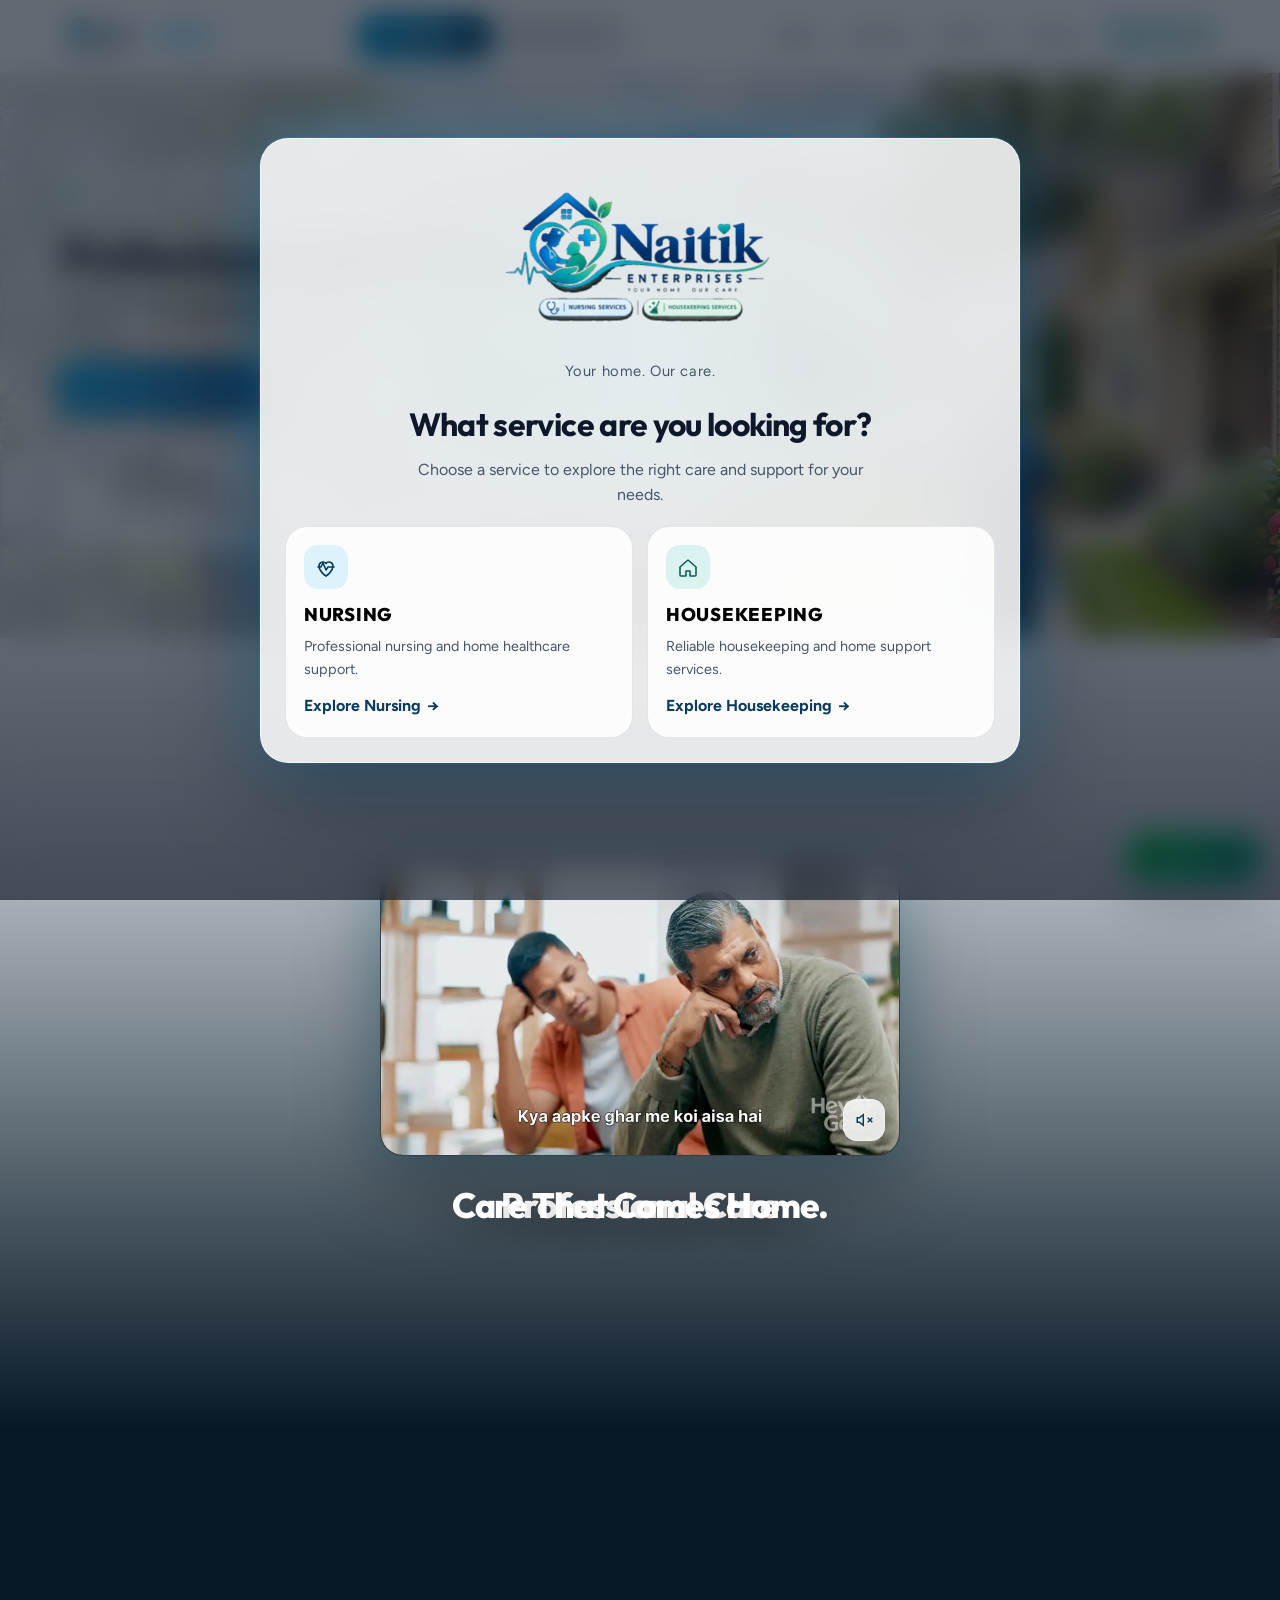
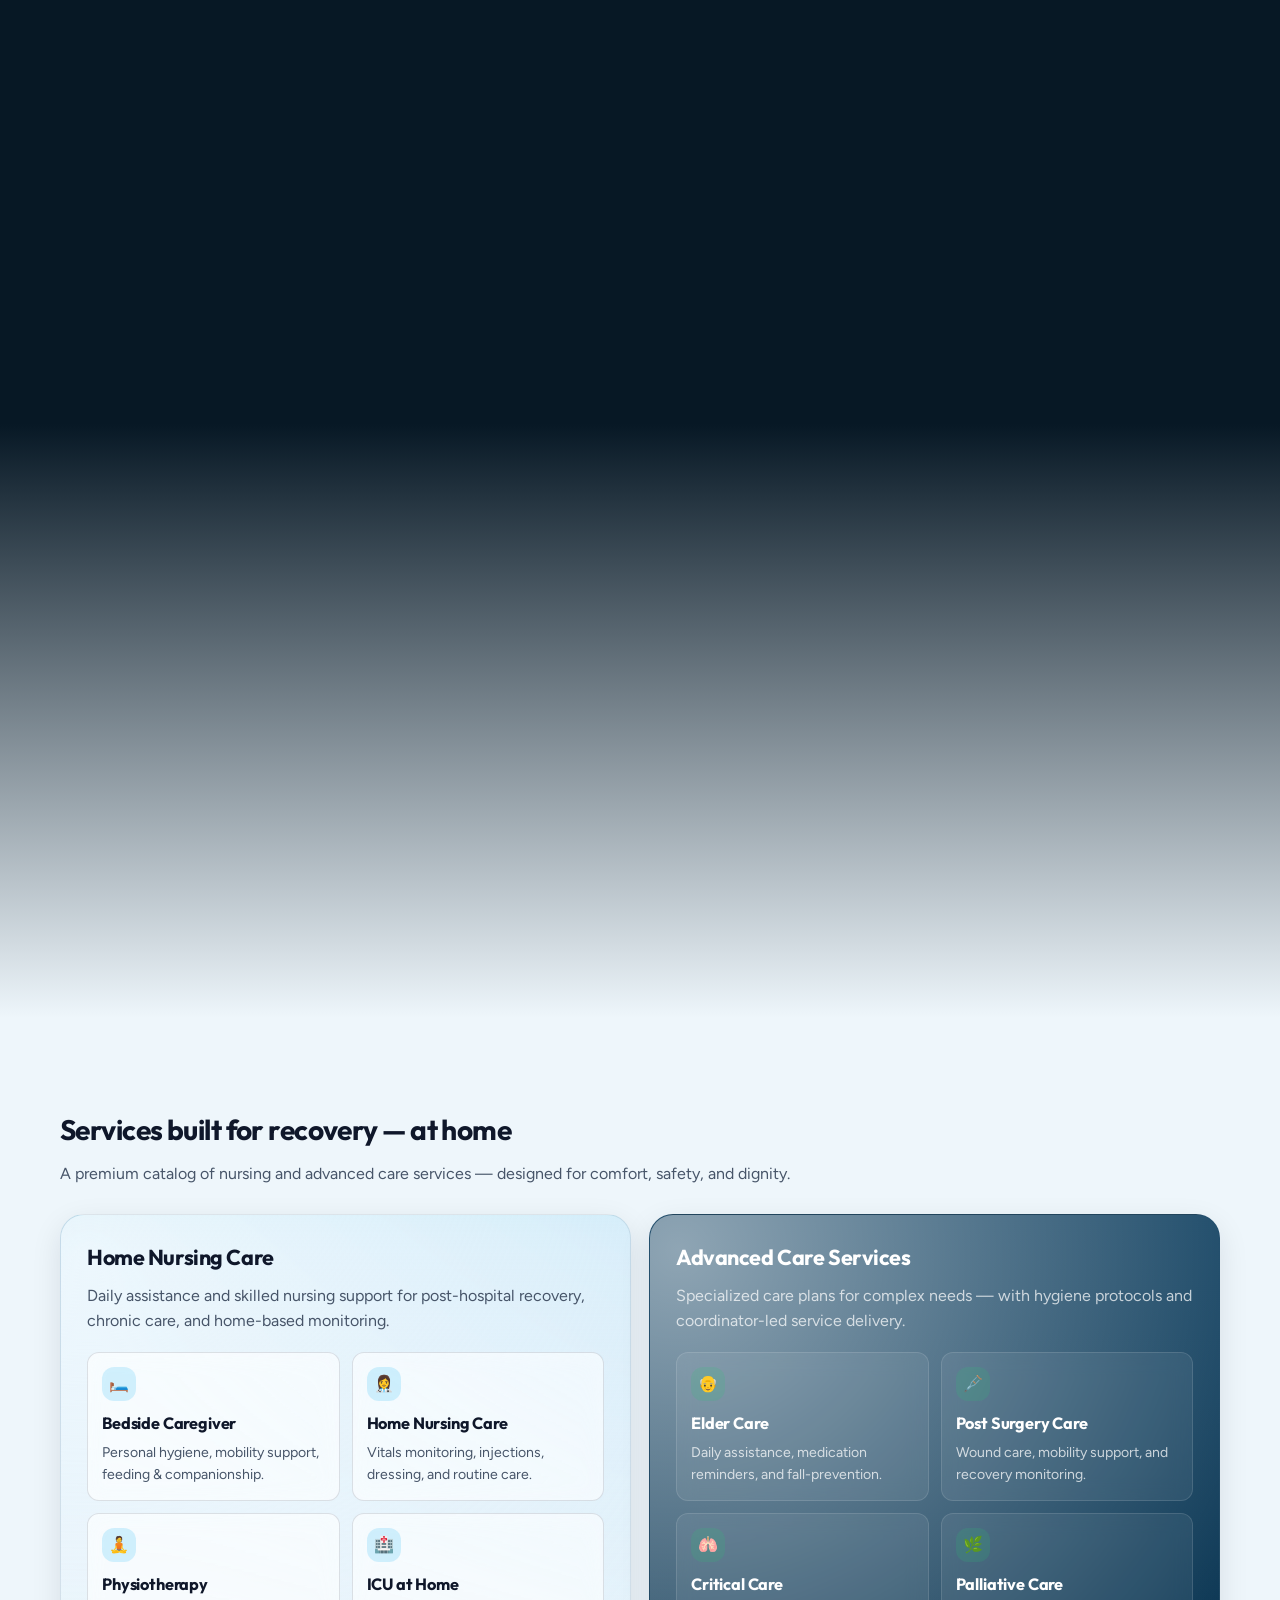
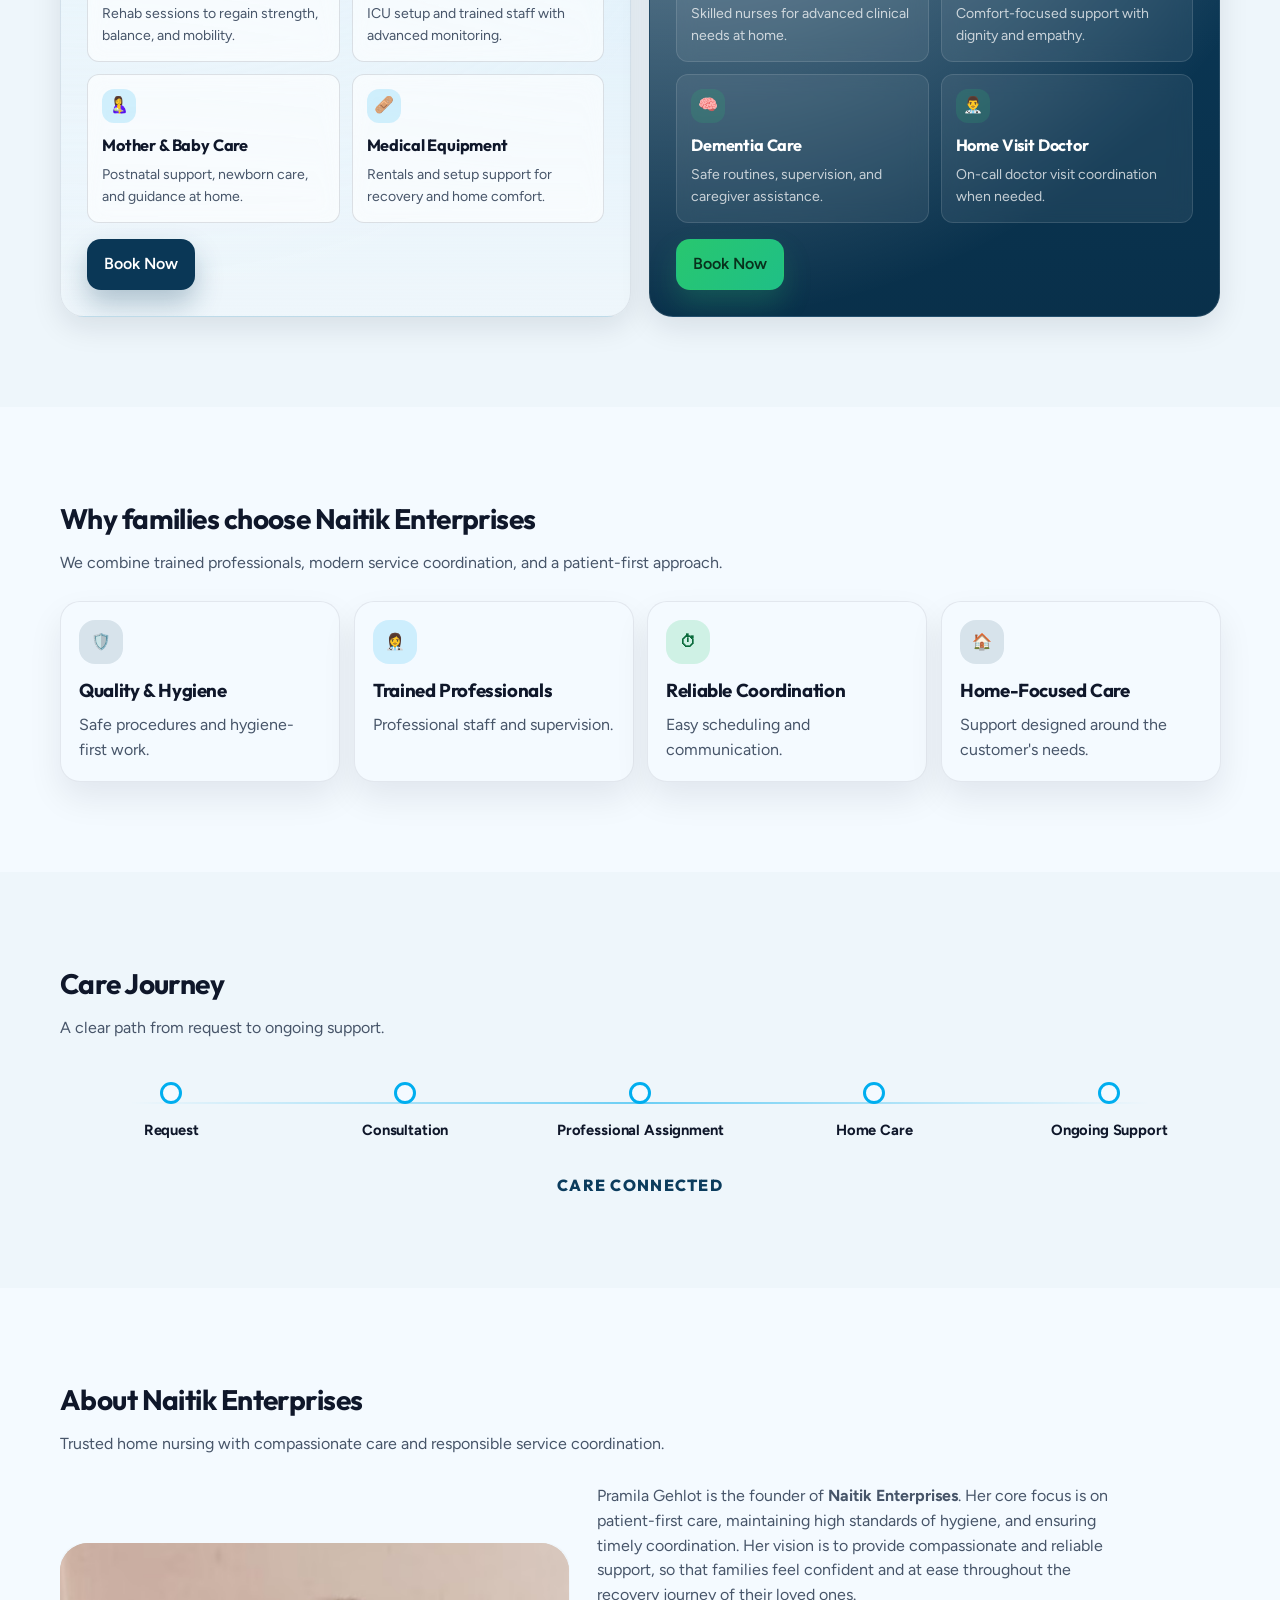
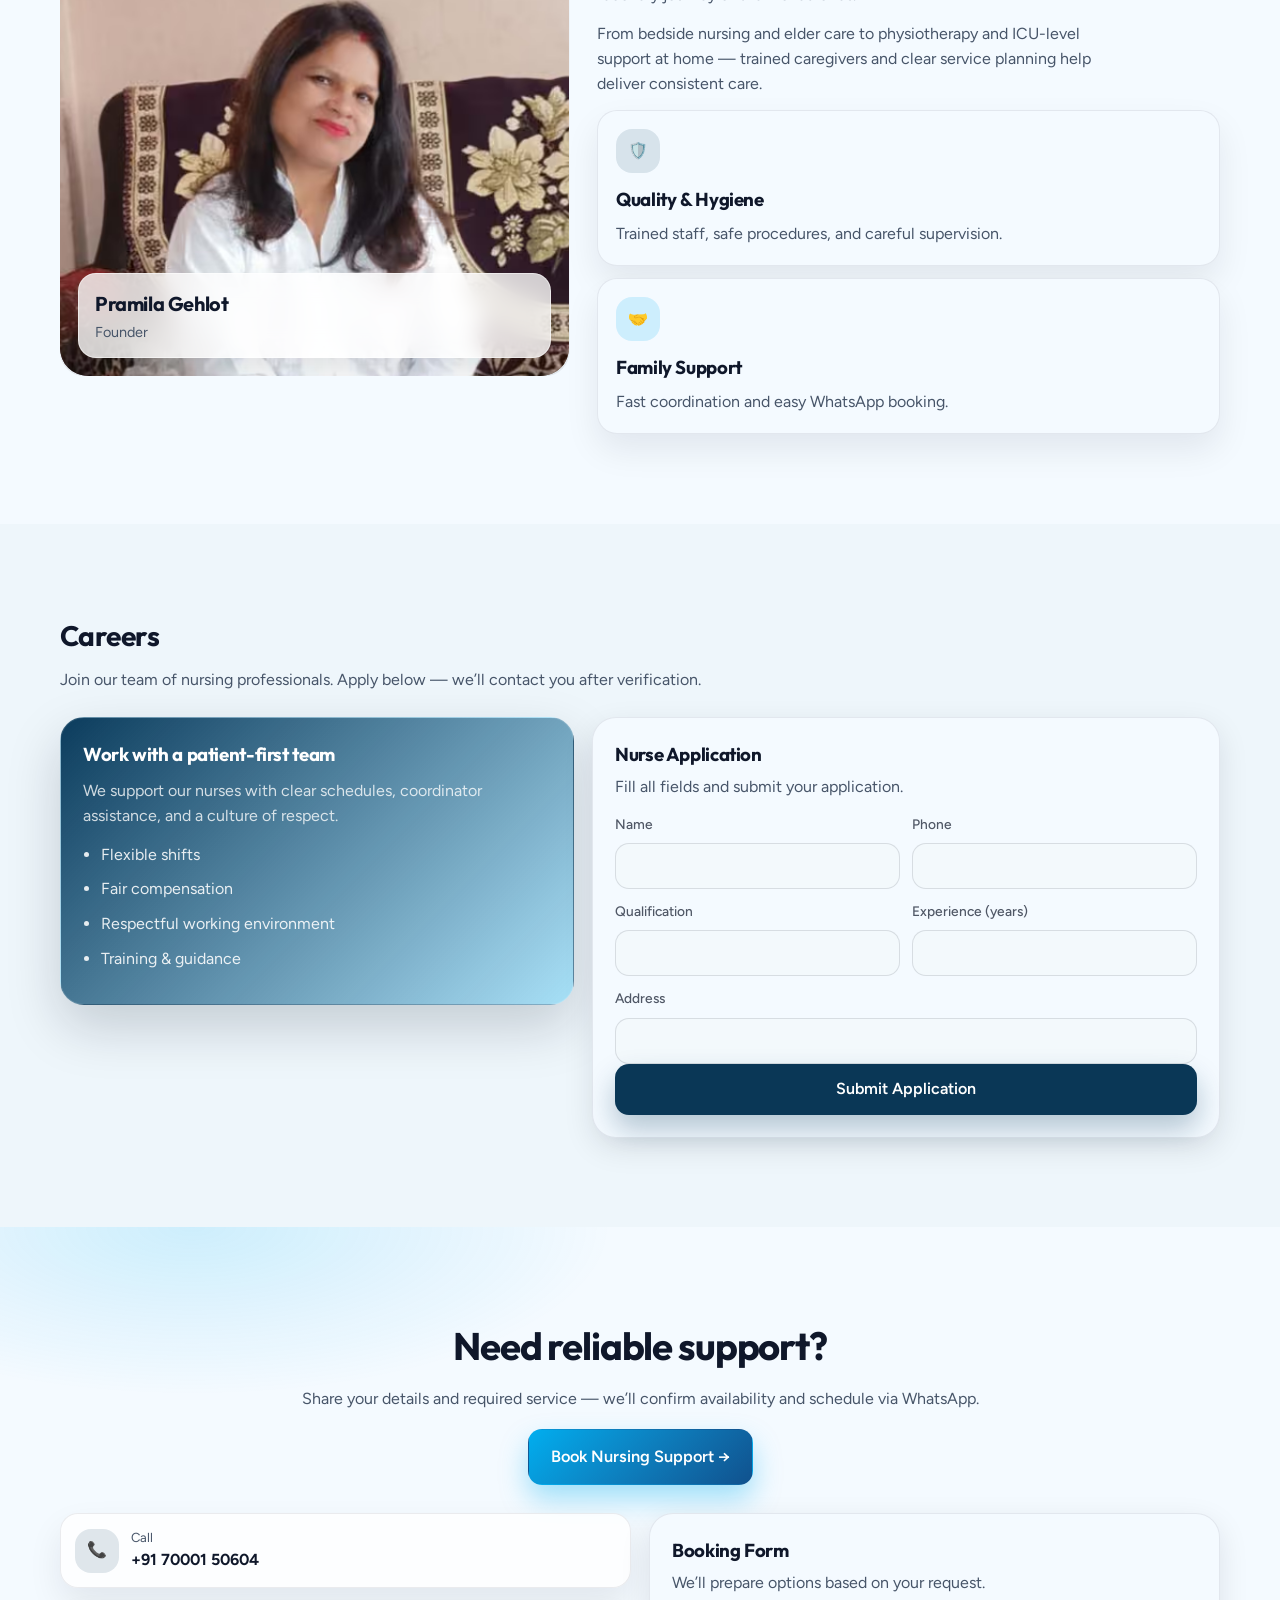
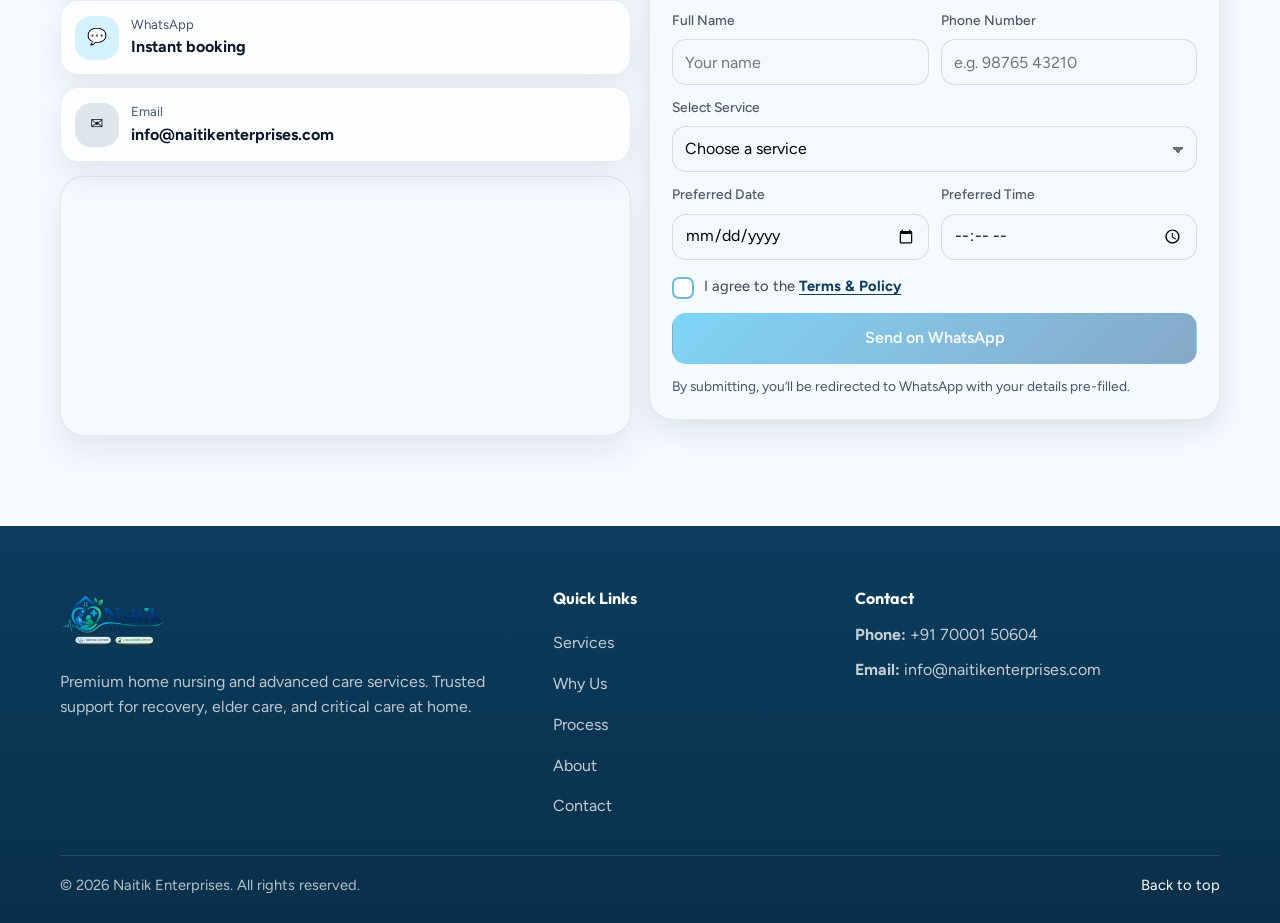
==== commit 3540d1fa: "bug fixingko" ====
--- a/index.html
+++ b/index.html
@@ -195,7 +195,7 @@
             <a class="nav__link" href="#services">Services</a>
             <a class="nav__link" href="#why">Why Us</a>
             <a class="nav__link" href="#journey">Process</a>
-            <a class="nav__link nav__link--cta" href="#contact" data-book-cta data-booking-open>Book Now</a>
+            <a class="nav__link nav__link--cta" href="./nursing-booking.html" data-book-cta data-booking-link>Book Now</a>
           </div>
         </div>
       </nav>
@@ -226,7 +226,7 @@
             </p>
 
             <div class="hero__actions heroReveal" style="--d:3">
-              <a class="btn btn--primary" href="#contact" data-hero-cta data-booking-open>Book Nursing Service →</a>
+              <a class="btn btn--primary" href="./nursing-booking.html" data-hero-cta data-booking-link>Book Nursing Service →</a>
               <a class="btn btn--ghost" data-whatsapp-link href="#" rel="noopener">WhatsApp Us</a>
             </div>
 
@@ -427,7 +427,7 @@
                   </div>
                 </div>
                 <div class="svcPane__actions">
-                  <a class="btn btn--dark" href="#contact" data-booking-open>Book Now</a>
+                  <a class="btn btn--dark" href="./nursing-booking.html" data-booking-link>Book Now</a>
                 </div>
               </article>
 
@@ -478,7 +478,7 @@
                   </div>
                 </div>
                 <div class="svcPane__actions">
-                  <a class="btn btn--accent" href="#contact" data-booking-open>Book Now</a>
+                  <a class="btn btn--accent" href="./nursing-booking.html" data-booking-link>Book Now</a>
                 </div>
               </article>
             </div>
@@ -523,7 +523,7 @@
                 </div>
               </div>
               <div class="svcPane__actions">
-                <a class="btn btn--dark" href="#contact" data-booking-open>Book Now</a>
+                <a class="btn btn--dark" href="./housekeeping-booking.html" data-booking-link>Book Now</a>
               </div>
             </article>
           </div>
@@ -750,7 +750,7 @@
               Share your details and required service — we’ll confirm availability and schedule via
               WhatsApp.
             </p>
-            <a class="btn btn--primary btn--lg" href="#bookingForm" data-contact-cta data-booking-open
+            <a class="btn btn--primary btn--lg" href="./nursing-booking.html" data-contact-cta data-booking-link
               >Book Nursing Support →</a
             >
           </div>
@@ -1440,123 +1440,6 @@
       </div>
     </div>
 
-    <!-- Booking popup modal -->
-    <div
-      class="bookingModal"
-      id="bookingModal"
-      role="dialog"
-      aria-modal="true"
-      aria-labelledby="bookingModalTitle"
-      hidden
-    >
-      <div class="bookingModal__backdrop" data-booking-close tabindex="-1"></div>
-      <div class="bookingModal__panel">
-        <button type="button" class="bookingModal__close" data-booking-close aria-label="Close booking form">
-          ✕
-        </button>
-        <div class="bookingModal__layout">
-          <aside class="bookingModal__brand" aria-hidden="true">
-            <div class="bookingModal__logoShell">
-              <img
-                class="bookingModal__logo"
-                src="./images/brand/logo-full.webp"
-                width="240"
-                height="160"
-                alt="Naitik Enterprises"
-                decoding="async"
-              />
-            </div>
-            <div class="bookingModal__trust">
-              <p class="bookingModal__trustLine">Trusted care for every home.</p>
-              <h3 class="bookingModal__trustTitle">Verified staff. Clear coordination. Compassion first.</h3>
-              <p class="bookingModal__trustSub">
-                Fast response, professional support, and a team families can trust in important moments.
-              </p>
-              <ul class="bookingModal__points">
-                <li>Trained and reliable service staff</li>
-                <li>Simple booking with quick WhatsApp confirmation</li>
-                <li>Care focused on comfort, safety, and dignity</li>
-              </ul>
-            </div>
-          </aside>
-
-          <form class="formCard bookingModal__form" id="bookingFormModal">
-            <div class="formCard__head">
-              <h3 class="formCard__title" id="bookingModalTitle">Booking Form</h3>
-              <p class="formCard__sub">We’ll prepare options based on your request.</p>
-            </div>
-
-            <div class="formGrid">
-              <label class="field">
-                <span class="field__label">Full Name</span>
-                <input class="field__input" name="name" type="text" placeholder="Your name" required />
-              </label>
-              <label class="field">
-                <span class="field__label">Phone Number</span>
-                <input
-                  class="field__input"
-                  name="phone"
-                  type="tel"
-                  inputmode="tel"
-                  placeholder="e.g. 98765 43210"
-                  required
-                />
-              </label>
-              <label class="field field--full">
-                <span class="field__label">Select Service</span>
-                <select class="field__input" name="service" id="bookingServiceModal" required>
-                  <option value="" selected disabled>Choose a service</option>
-                </select>
-              </label>
-              <label class="field">
-                <span class="field__label">Preferred Date</span>
-                <input class="field__input" name="date" type="date" required />
-              </label>
-              <label class="field">
-                <span class="field__label">Preferred Time</span>
-                <input class="field__input" name="time" type="time" required />
-              </label>
-            </div>
-
-            <div class="termsAgree">
-              <label class="termsAgree__label">
-                <input
-                  class="termsAgree__check"
-                  type="checkbox"
-                  id="termsAgreeCheckModal"
-                  name="termsAgree"
-                  required
-                />
-                <span class="termsAgree__box" aria-hidden="true"></span>
-                <span class="termsAgree__text">
-                  I agree to the
-                  <button type="button" class="termsAgree__link" id="openTermsModalFromPopup">
-                    Terms &amp; Policy
-                  </button>
-                </span>
-              </label>
-              <p class="termsAgree__error" id="termsAgreeErrorModal" role="alert" hidden>
-                Please tick the box to agree to the Terms &amp; Policy before sending.
-              </p>
-            </div>
-
-            <button
-              class="btn btn--primary btn--full"
-              type="submit"
-              id="bookingSubmitModal"
-              disabled
-              aria-disabled="true"
-            >
-              Send on WhatsApp
-            </button>
-            <p class="formHint">
-              By submitting, you’ll be redirected to WhatsApp with your details pre-filled.
-            </p>
-          </form>
-        </div>
-      </div>
-    </div>
-
     <script src="./script.js"></script>
   </body>
 </html>
--- a/style.css
+++ b/style.css
@@ -1263,142 +1263,208 @@
   background:#fff;
 }
 
-/* BOOKING POPUP MODAL */
-.bookingModal{
-  position:fixed;
-  inset:0;
-  z-index:3900;
+/* BOOKING PAGE */
+.bookingPage{
+  min-height:100vh;
+  background:
+    radial-gradient(880px 420px at 15% 8%, color-mix(in srgb, var(--secondary) 18%, transparent), transparent 64%),
+    linear-gradient(180deg, color-mix(in srgb, var(--bg) 92%, #fff), var(--soft) 46%, var(--bg));
+}
+.bookingPage__hero{
+  position:relative;
+  overflow:hidden;
+  padding:108px 0 42px;
+}
+.bookingPage__hero::before,
+.bookingPage__hero::after{
+  content:"";
+  position:absolute;
+  border-radius:50%;
+  filter:blur(8px);
+  opacity:.72;
+  pointer-events:none;
+}
+.bookingPage__hero::before{
+  width:360px;
+  height:360px;
+  top:-120px;
+  left:-80px;
+  background:radial-gradient(circle, color-mix(in srgb, var(--secondary) 30%, transparent), transparent 68%);
+  animation:floatOrb 8s ease-in-out infinite;
+}
+.bookingPage__hero::after{
+  width:280px;
+  height:280px;
+  right:-80px;
+  bottom:-60px;
+  background:radial-gradient(circle, color-mix(in srgb, var(--accent) 28%, transparent), transparent 70%);
+  animation:floatOrb 10s ease-in-out infinite reverse;
+}
+.bookingPage__grid{
+  position:relative;
+  z-index:1;
   display:grid;
-  align-items:start;
-  justify-items:center;
-  padding:54px 16px 16px;
-}
-.bookingModal[hidden]{display:none !important}
-.bookingModal__backdrop{
-  position:absolute;
-  inset:0;
-  background:rgba(3, 14, 28, .6);
-  backdrop-filter:blur(10px);
-  -webkit-backdrop-filter:blur(10px);
-}
-.bookingModal__layout{
-  display:grid;
-  grid-template-columns:minmax(260px, .88fr) minmax(0, 1.12fr);
+  grid-template-columns:minmax(0, .9fr) minmax(0, 1.1fr);
+  gap:20px;
   align-items:stretch;
 }
-.bookingModal__brand{
-  position:relative;
-  padding:28px 24px;
-  border-radius:24px 0 0 24px;
+.bookingPage__panel,
+.bookingPage__formWrap{
+  position:relative;
+  overflow:hidden;
+  border-radius:28px;
+  box-shadow:0 28px 80px rgba(2,18,35,.16);
+}
+.bookingPage__panel{
+  padding:28px;
+  color:#fff;
   background:
-    radial-gradient(circle at 22% 18%, color-mix(in srgb, var(--secondary) 44%, transparent), transparent 42%),
-    radial-gradient(circle at 82% 82%, color-mix(in srgb, var(--accent) 28%, transparent), transparent 40%),
-    linear-gradient(160deg, color-mix(in srgb, var(--primary) 92%, #020617), color-mix(in srgb, var(--primary) 74%, #041018));
-  color:#fff;
-  overflow:hidden;
-}
-.bookingModal__brand::after{
+    radial-gradient(circle at 18% 18%, color-mix(in srgb, var(--secondary) 46%, transparent), transparent 40%),
+    radial-gradient(circle at 80% 80%, color-mix(in srgb, var(--accent) 32%, transparent), transparent 42%),
+    linear-gradient(155deg, color-mix(in srgb, var(--primary) 94%, #030712), color-mix(in srgb, var(--primary) 72%, #041018));
+}
+.bookingPage__panel::after,
+.bookingPage__formWrap::before{
   content:"";
   position:absolute;
   inset:14px;
-  border-radius:20px;
+  border-radius:22px;
   border:1px solid rgba(255,255,255,.12);
   pointer-events:none;
 }
-.bookingModal__logoShell{
-  position:relative;
+.bookingPage__logoShell{
   display:inline-flex;
   padding:12px 14px;
   border-radius:22px;
   background:rgba(255,255,255,.08);
   border:1px solid rgba(255,255,255,.14);
-  box-shadow:
-    0 0 0 1px color-mix(in srgb, var(--secondary) 16%, transparent),
-    0 0 26px color-mix(in srgb, var(--secondary) 24%, transparent),
-    0 0 52px color-mix(in srgb, var(--secondary) 22%, transparent);
-  backdrop-filter:blur(10px);
-  -webkit-backdrop-filter:blur(10px);
-}
-.bookingModal__logo{
+  box-shadow:0 0 0 1px color-mix(in srgb, var(--secondary) 16%, transparent), 0 0 30px color-mix(in srgb, var(--secondary) 22%, transparent);
+}
+.bookingPage__logo{
   width:min(220px, 100%);
   height:auto;
-  filter:
-    drop-shadow(0 0 8px color-mix(in srgb, var(--secondary) 35%, transparent))
-    drop-shadow(0 0 24px color-mix(in srgb, var(--secondary) 24%, transparent));
-}
-.bookingModal__trust{
-  margin-top:26px;
-  color:rgba(255,255,255,.96);
-  text-shadow:0 10px 26px rgba(2,18,35,.45);
-}
-.bookingModal__trustLine{
-  margin:0 0 8px;
-  font-size:.8rem;
-  letter-spacing:.16em;
+  filter:drop-shadow(0 0 10px color-mix(in srgb, var(--secondary) 35%, transparent));
+}
+.bookingPage__eyebrow{
+  margin:24px 0 10px;
+  font-size:.78rem;
+  font-weight:800;
+  letter-spacing:.18em;
   text-transform:uppercase;
-  font-weight:700;
-  color:rgba(255,255,255,.86);
-}
-.bookingModal__trustTitle{
+  color:rgba(255,255,255,.8);
+}
+.bookingPage__title{
   margin:0;
-  font-family:var(--font-display);
-  font-size:clamp(1.45rem, 2.8vw, 2.25rem);
-  line-height:1.2;
-  letter-spacing:-.02em;
-}
-.bookingModal__trustSub{
-  margin:10px 0 0;
-  color:rgba(255,255,255,.86);
-}
-.bookingModal__points{
-  margin:18px 0 0;
+  font-size:clamp(2rem, 4vw, 3.45rem);
+  line-height:1.04;
+  letter-spacing:-.04em;
+}
+.bookingPage__sub{
+  margin:14px 0 0;
+  color:rgba(255,255,255,.84);
+  max-width:46ch;
+}
+.bookingPage__chips{
+  margin:22px 0 0;
+  display:flex;
+  flex-wrap:wrap;
+  gap:10px;
+}
+.bookingPage__chip{
+  padding:10px 14px;
+  border-radius:999px;
+  background:rgba(255,255,255,.1);
+  border:1px solid rgba(255,255,255,.14);
+  backdrop-filter:blur(8px);
+}
+.bookingPage__points{
+  margin:26px 0 0;
   padding:0;
   list-style:none;
   display:grid;
-  gap:10px;
-}
-.bookingModal__points li{
-  position:relative;
-  padding-left:20px;
+  gap:12px;
+}
+.bookingPage__points li{
+  position:relative;
+  padding-left:22px;
   color:rgba(255,255,255,.92);
 }
-.bookingModal__points li::before{
+.bookingPage__points li::before{
   content:"";
   position:absolute;
   left:0;
-  top:.55em;
-  width:8px;
-  height:8px;
+  top:.52em;
+  width:9px;
+  height:9px;
   border-radius:50%;
   background:var(--accent);
-  box-shadow:0 0 12px color-mix(in srgb, var(--accent) 55%, transparent);
-}
-.bookingModal__panel{
-  position:relative;
-  width:min(1040px, 100%);
-  border-radius:24px;
-  box-shadow:0 36px 90px rgba(2,18,35,.3);
+  box-shadow:0 0 16px color-mix(in srgb, var(--accent) 55%, transparent);
+}
+.bookingPage__pulse{
+  position:absolute;
+  right:22px;
+  bottom:22px;
+  display:flex;
+  align-items:center;
+  gap:10px;
+  padding:10px 14px;
+  border-radius:999px;
+  background:rgba(255,255,255,.12);
+  border:1px solid rgba(255,255,255,.14);
+  color:#fff;
+  font-size:.84rem;
+  backdrop-filter:blur(10px);
+}
+.bookingPage__pulseDot{
+  width:10px;
+  height:10px;
+  border-radius:50%;
+  background:var(--accent);
+  animation:livePulse 1.2s ease-out infinite;
+}
+.bookingPage__formWrap{
+  padding:18px;
+  background:rgba(255,255,255,.72);
+  backdrop-filter:blur(16px);
+  -webkit-backdrop-filter:blur(16px);
+  border:1px solid rgba(255,255,255,.55);
+}
+.bookingPage__formCard{
+  position:relative;
   z-index:1;
-  overflow:hidden;
-}
-.bookingModal__form{
-  background:rgba(255,255,255,.97);
-  backdrop-filter:blur(8px);
-  -webkit-backdrop-filter:blur(8px);
-  border-radius:0 24px 24px 0;
   height:100%;
-}
-.bookingModal__close{
-  position:absolute;
-  top:12px;
-  right:12px;
-  width:38px;
-  height:38px;
-  border-radius:12px;
-  border:1px solid rgba(15,23,42,.14);
-  background:rgba(255,255,255,.9);
-  cursor:pointer;
-  z-index:3;
+  background:rgba(255,255,255,.92);
+}
+.bookingPage__meta{
+  margin-top:18px;
+  display:grid;
+  grid-template-columns:repeat(3, minmax(0,1fr));
+  gap:10px;
+}
+.bookingPage__metaCard{
+  padding:14px;
+  border-radius:18px;
+  background:rgba(255,255,255,.72);
+  border:1px solid rgba(15,23,42,.08);
+  box-shadow:0 16px 34px rgba(2,18,35,.08);
+}
+.bookingPage__metaLabel{
+  display:block;
+  color:var(--muted);
+  font-size:.8rem;
+}
+.bookingPage__metaValue{
+  display:block;
+  margin-top:4px;
+  font-weight:700;
+}
+.bookingPage__back{
+  margin-top:18px;
+  display:inline-flex;
+  align-items:center;
+  gap:8px;
+  color:var(--primary);
+  font-weight:700;
 }
 .formAlert{
   margin-top:12px;
@@ -1832,6 +1898,10 @@
 @keyframes videoFloat{
   0%,100%{transform:translateY(0)}
   50%{transform:translateY(-5px)}
+}
+@keyframes floatOrb{
+  0%,100%{transform:translate3d(0,0,0) scale(1)}
+  50%{transform:translate3d(0,-18px,0) scale(1.06)}
 }
 
 @media (prefers-reduced-motion: reduce){
@@ -1889,6 +1959,8 @@
   .cineStory__copy{position:relative;inset:auto;margin-top:18px}
   .cineStory__step{color:var(--primary);text-shadow:none;position:relative}
   .cineStory__step:not(.is-active){display:none}
+  .bookingPage__grid,.bookingPage__meta{grid-template-columns:1fr}
+  .bookingPage__pulse{position:static;margin-top:22px;width:max-content}
 }
 
 @media (max-width: 860px){
@@ -1927,25 +1999,11 @@
   .formGrid{grid-template-columns:1fr}
   .welcome__panel{padding:22px 16px 16px}
   .statusCard{display:none}
-  .bookingModal{padding-top:18px}
-}
-
-@media (max-width: 900px){
-  .bookingModal__layout{grid-template-columns:1fr}
-  .bookingModal__brand{
-    border-radius:24px 24px 0 0;
-    padding:22px 20px;
-  }
-  .bookingModal__form{
-    border-radius:0 0 24px 24px;
-  }
-}
-
-@media (max-width: 640px){
-  .bookingModal__brand{padding:18px 16px}
-  .bookingModal__logo{width:min(180px, 100%)}
-  .bookingModal__trustTitle{font-size:1.3rem}
-  .bookingModal__points{gap:8px}
+  .bookingPage__hero{padding:92px 0 28px}
+  .bookingPage__panel,
+  .bookingPage__formWrap{border-radius:22px}
+  .bookingPage__panel{padding:20px}
+  .bookingPage__title{font-size:clamp(1.8rem, 10vw, 2.5rem)}
 }
 
 @media (hover:none){
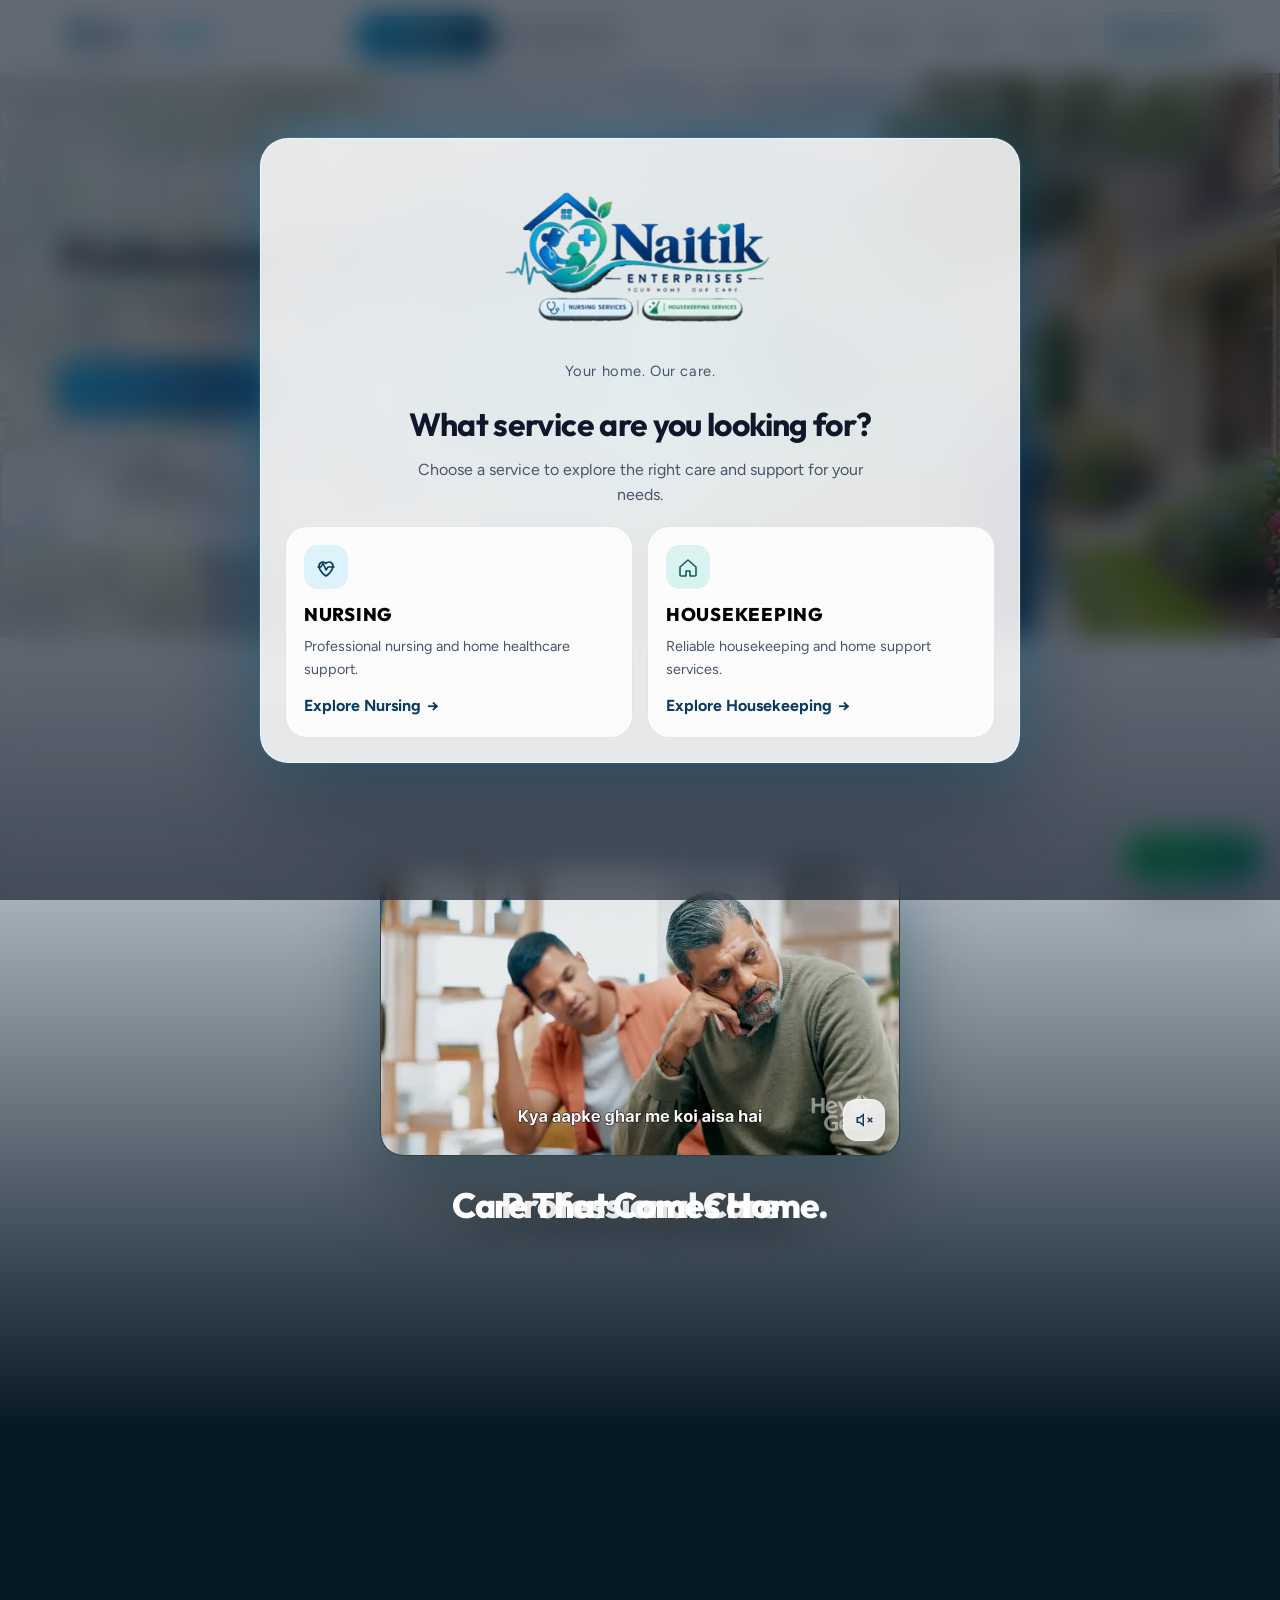
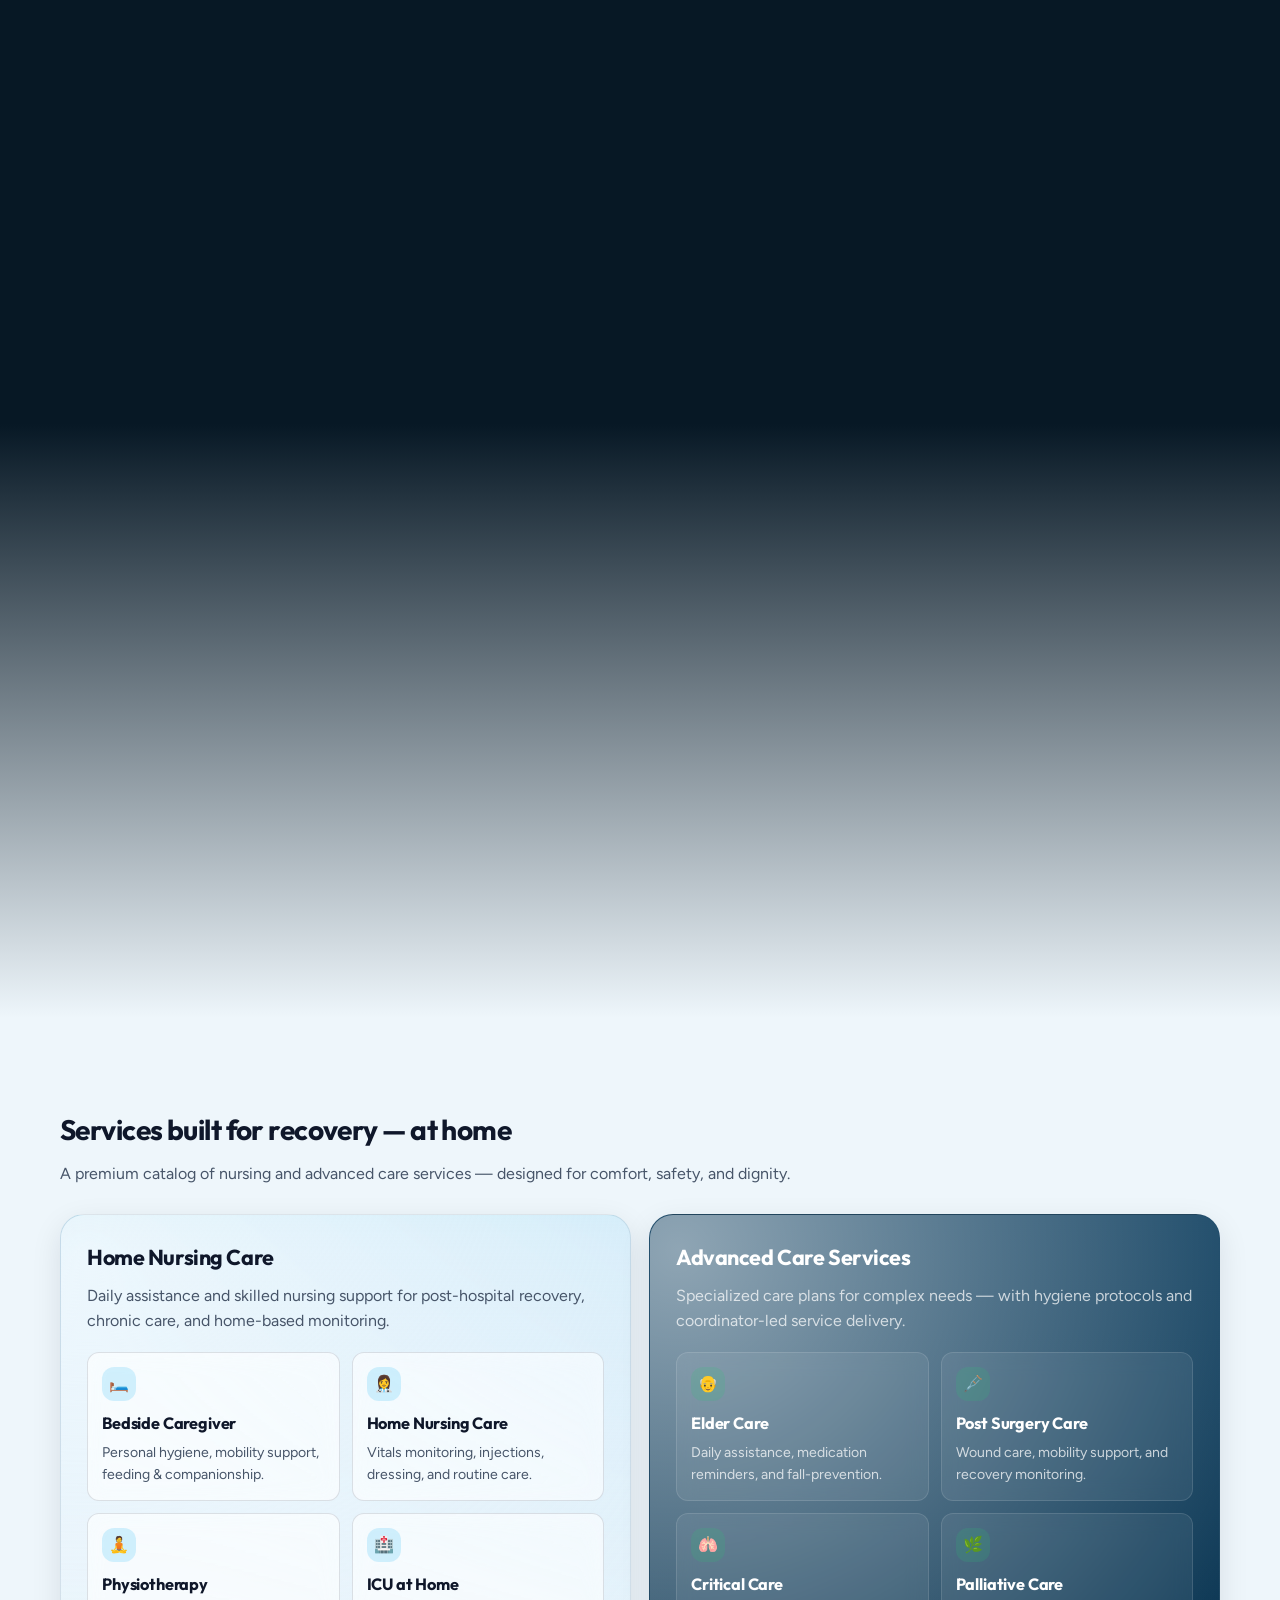
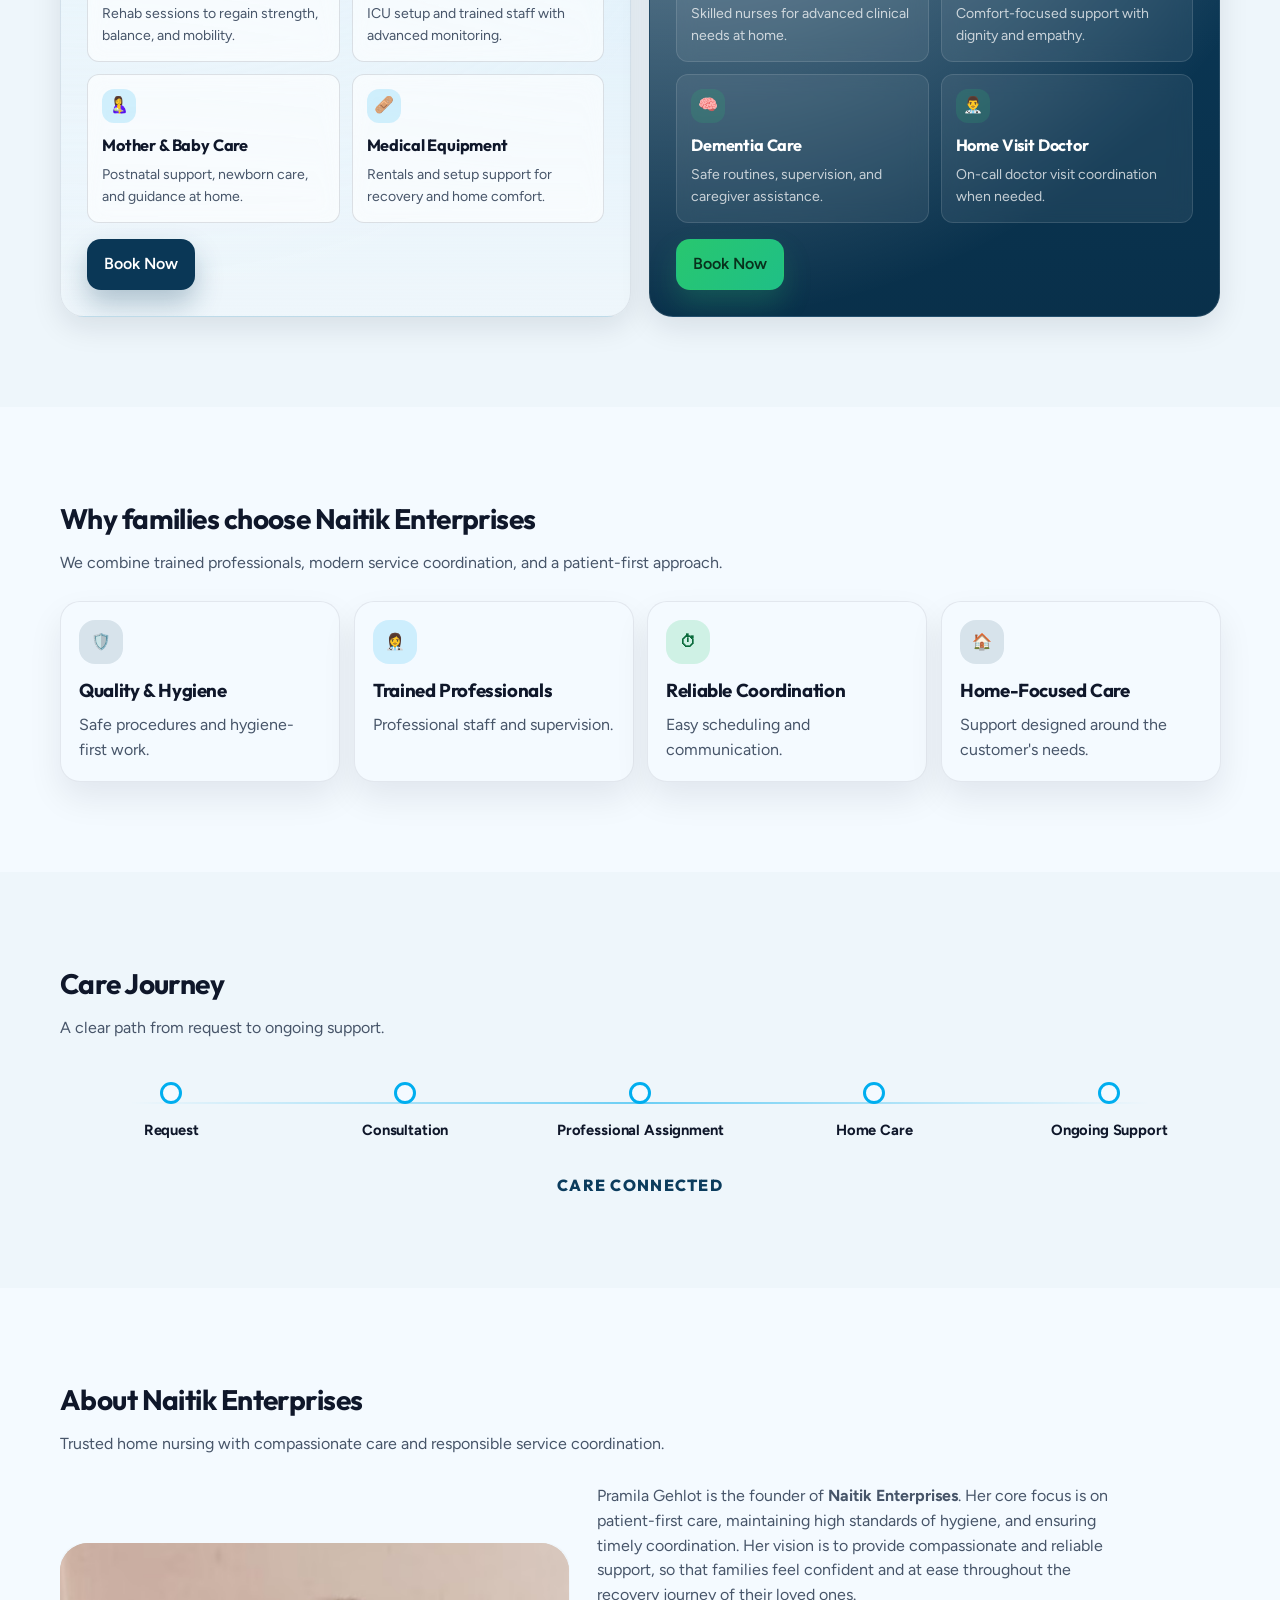
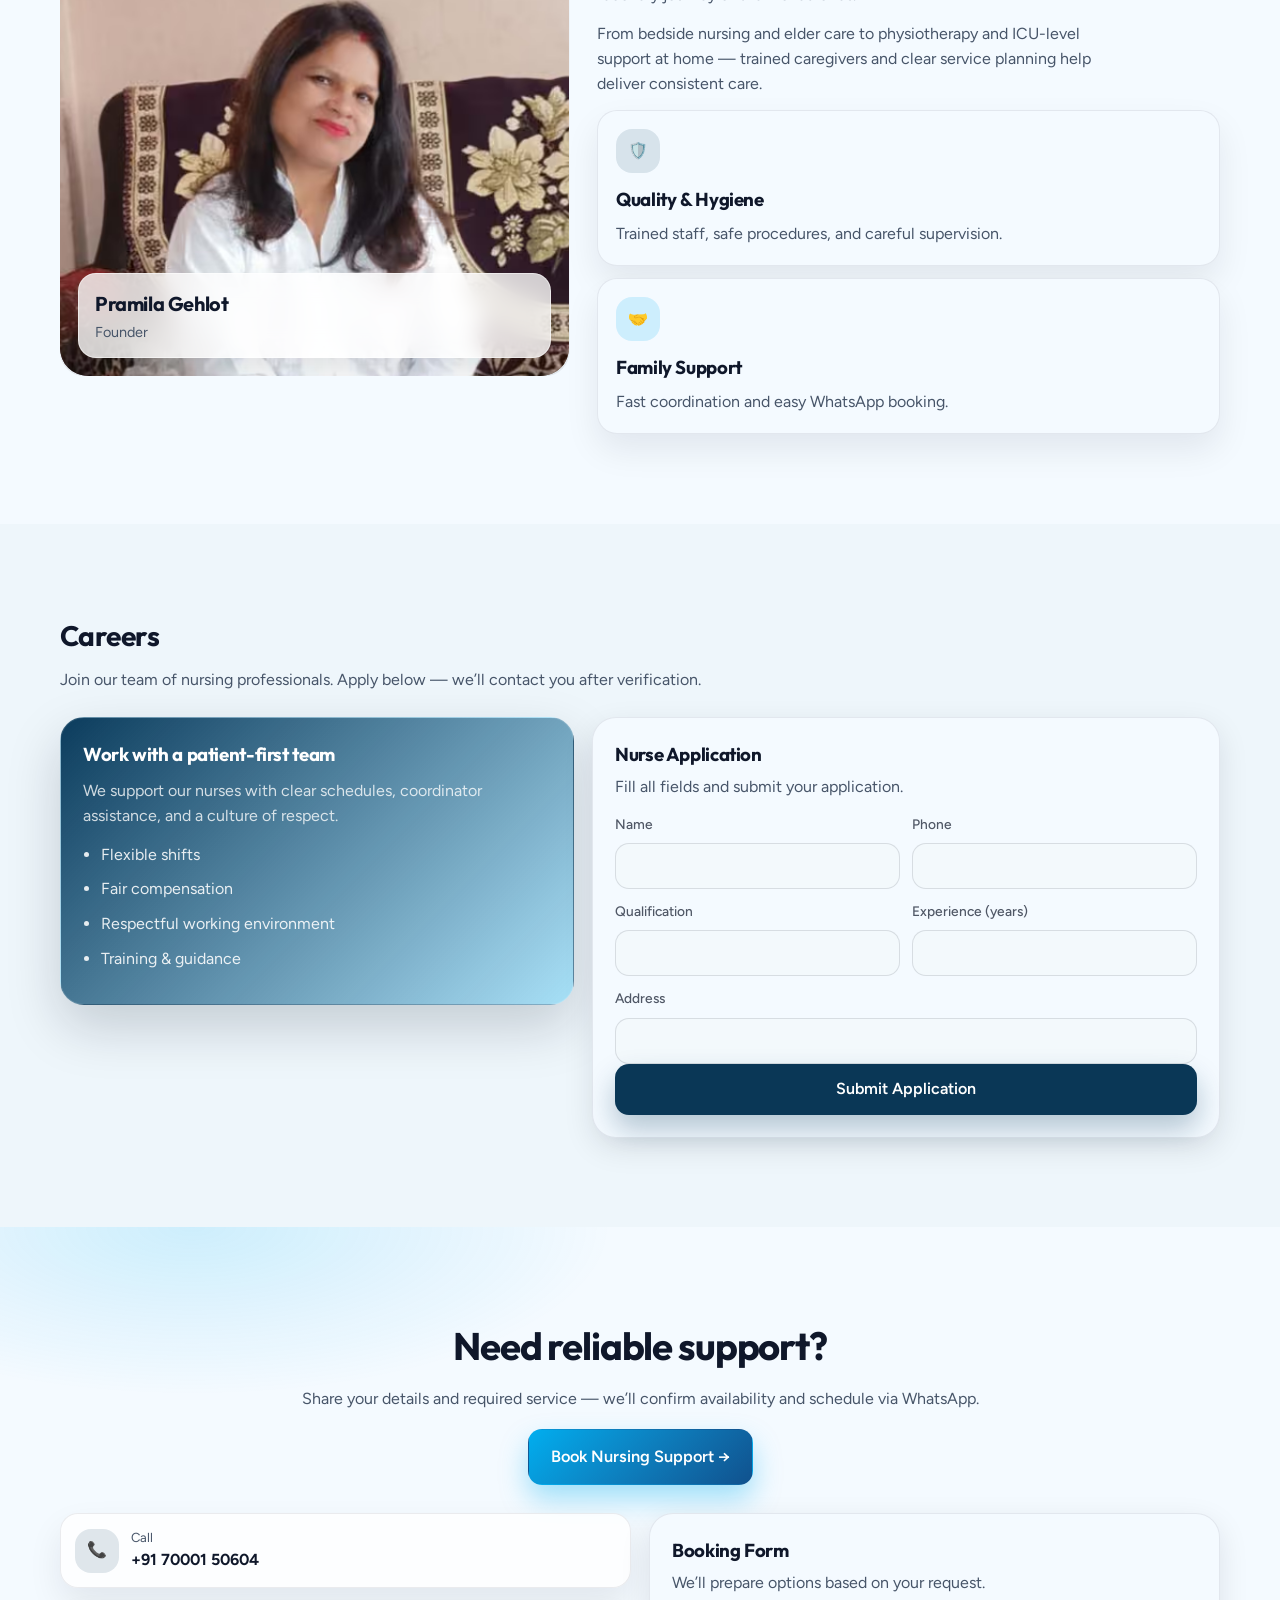
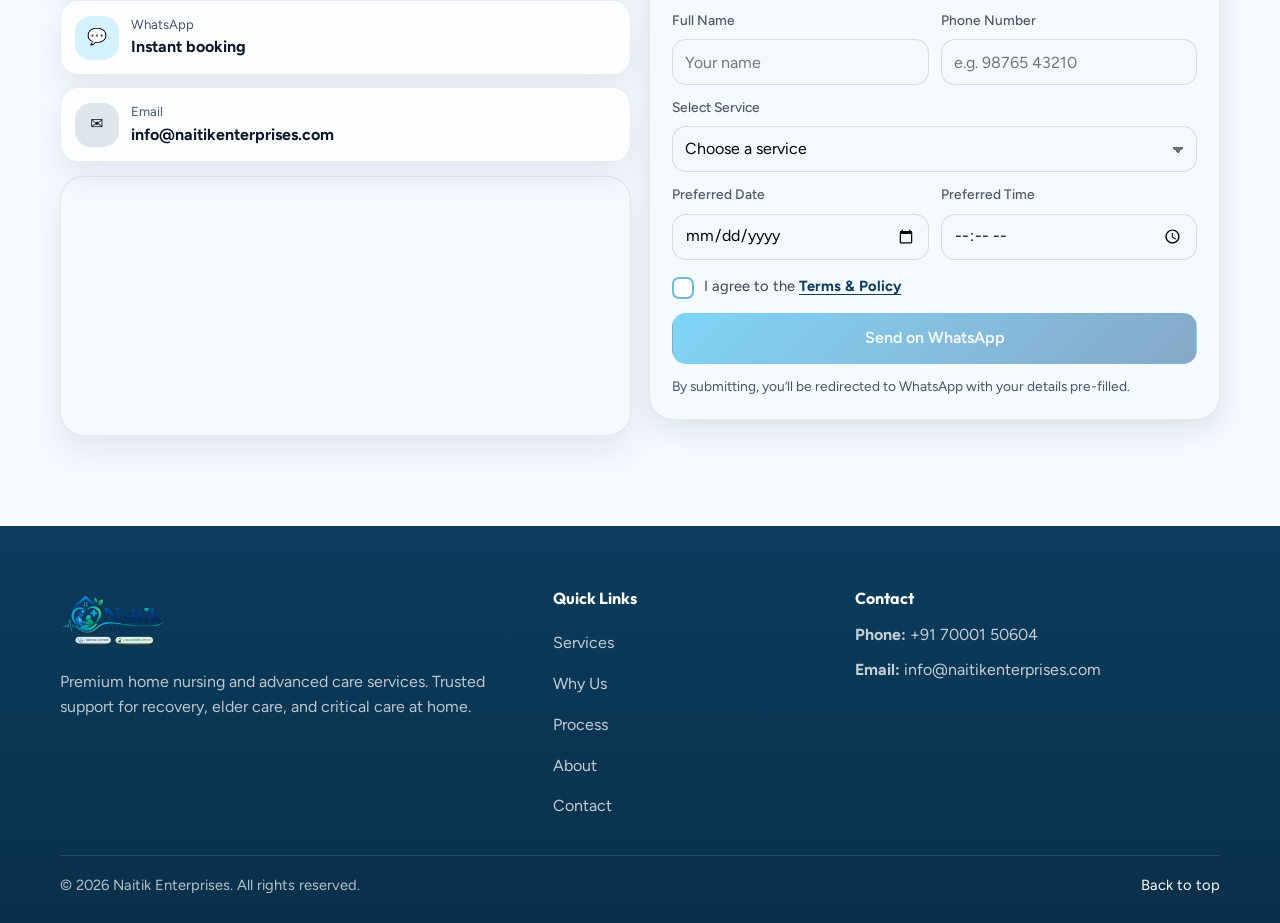
==== commit 08cad561: "Initial Workidoo project" ====
--- a/index.html
+++ b/index.html
@@ -1,4 +1,4 @@
-﻿<!doctype html>
+<!doctype html>
 <html lang="en">
   <head>
     <meta charset="UTF-8" />
@@ -16,16 +16,26 @@
     <link rel="apple-touch-icon" href="./images/brand/favicon-180.png" />
     <link rel="shortcut icon" href="./favicon.ico" />
 
+    <!-- SEO Meta Directives & Web App Manifest -->
+    <meta name="keywords" content="home nursing care, nursing services at home, bedside caregiver, patient care at home, elder care, ICU at home, mother and baby care, home doctor visit, housekeeping services, deep cleaning, Naitik Enterprises, Indore nursing care" />
+    <meta name="robots" content="index, follow, max-image-preview:large, max-snippet:-1, max-video-preview:-1" />
+    <meta name="author" content="Naitik Enterprises" />
+    <meta name="theme-color" content="#0d9488" />
+    <link rel="manifest" href="./site.webmanifest" />
+    <link rel="sitemap" type="application/xml" title="Sitemap" href="/sitemap.xml" />
+
     <!-- Meta Ads / social preview -->
     <meta property="og:type" content="website" />
     <meta property="og:site_name" content="Naitik Enterprises" />
+    <meta property="og:locale" content="en_IN" />
+    <meta property="og:url" content="https://naitikenterprises.com/" />
     <meta property="og:title" id="ogTitle" content="Home Nursing Care | Naitik Enterprises" />
     <meta
       property="og:description"
       id="ogDescription"
       content="Professional nursing care at home. Book on WhatsApp — trained staff and reliable coordination."
     />
-    <meta property="og:image" id="ogImage" content="./images/brand/logo-full.webp" />
+    <meta property="og:image" id="ogImage" content="https://naitikenterprises.com/images/brand/logo-full.webp" />
     <meta name="twitter:card" content="summary_large_image" />
     <meta name="twitter:title" id="twTitle" content="Home Nursing Care | Naitik Enterprises" />
     <meta
@@ -33,7 +43,110 @@
       id="twDescription"
       content="Professional nursing care at home. Book on WhatsApp — trained staff and reliable coordination."
     />
-    <link rel="canonical" id="canonicalLink" href="/?service=nursing" />
+    <meta name="twitter:image" content="https://naitikenterprises.com/images/brand/logo-full.webp" />
+    <link rel="canonical" id="canonicalLink" href="https://naitikenterprises.com/?service=nursing" />
+
+    <!-- Structured Data (Schema.org JSON-LD) -->
+    <script type="application/ld+json">
+    {
+      "@context": "https://schema.org",
+      "@graph": [
+        {
+          "@type": "Organization",
+          "@id": "https://naitikenterprises.com/#organization",
+          "name": "Naitik Enterprises",
+          "url": "https://naitikenterprises.com/",
+          "logo": {
+            "@type": "ImageObject",
+            "url": "https://naitikenterprises.com/images/brand/logo-full.webp"
+          },
+          "contactPoint": {
+            "@type": "ContactPoint",
+            "telephone": "+917000150604",
+            "contactType": "customer service",
+            "availableLanguage": ["English", "Hindi"]
+          },
+          "founder": {
+            "@type": "Person",
+            "name": "Pramila Gehlot"
+          }
+        },
+        {
+          "@type": ["HomeHealthCareService", "HouseCleaningService", "LocalBusiness"],
+          "@id": "https://naitikenterprises.com/#localbusiness",
+          "name": "Naitik Enterprises — Home Nursing & Housekeeping",
+          "image": "https://naitikenterprises.com/images/brand/logo-full.webp",
+          "url": "https://naitikenterprises.com/",
+          "telephone": "+917000150604",
+          "email": "info@naitikenterprises.com",
+          "priceRange": "₹₹",
+          "address": {
+            "@type": "PostalAddress",
+            "addressLocality": "Indore",
+            "addressRegion": "Madhya Pradesh",
+            "addressCountry": "IN"
+          },
+          "geo": {
+            "@type": "GeoCoordinates",
+            "latitude": "22.7072337",
+            "longitude": "75.9017387"
+          },
+          "openingHoursSpecification": {
+            "@type": "OpeningHoursSpecification",
+            "dayOfWeek": ["Monday", "Tuesday", "Wednesday", "Thursday", "Friday", "Saturday", "Sunday"],
+            "opens": "00:00",
+            "closes": "23:59"
+          },
+          "hasOfferCatalog": {
+            "@type": "OfferCatalog",
+            "name": "Home Healthcare and Cleaning Services",
+            "itemListElement": [
+              {
+                "@type": "Offer",
+                "itemOffered": {
+                  "@type": "Service",
+                  "name": "Home Nursing Care",
+                  "description": "Daily assistance, vitals monitoring, injections, dressing, and skilled nursing care at home."
+                }
+              },
+              {
+                "@type": "Offer",
+                "itemOffered": {
+                  "@type": "Service",
+                  "name": "Bedside Caregiver",
+                  "description": "Personal hygiene, mobility support, feeding, and bedside companionship."
+                }
+              },
+              {
+                "@type": "Offer",
+                "itemOffered": {
+                  "@type": "Service",
+                  "name": "Elder Care",
+                  "description": "Daily assistance, medication reminders, and fall-prevention for seniors."
+                }
+              },
+              {
+                "@type": "Offer",
+                "itemOffered": {
+                  "@type": "Service",
+                  "name": "ICU at Home",
+                  "description": "Advanced nursing and critical care monitoring at home."
+                }
+              },
+              {
+                "@type": "Offer",
+                "itemOffered": {
+                  "@type": "Service",
+                  "name": "Residential & Commercial Housekeeping",
+                  "description": "Professional cleaning, sanitization, deep cleaning, and office maintenance."
+                }
+              }
+            ]
+          }
+        }
+      ]
+    }
+    </script>
 
     <link rel="preconnect" href="https://fonts.googleapis.com" />
     <link rel="preconnect" href="https://fonts.gstatic.com" crossorigin />
--- a/style.css
+++ b/style.css
@@ -1318,10 +1318,32 @@
 .bookingPage__panel{
   padding:28px;
   color:#fff;
+  display:flex;
+  flex-direction:column;
+  gap:0;
   background:
     radial-gradient(circle at 18% 18%, color-mix(in srgb, var(--secondary) 46%, transparent), transparent 40%),
     radial-gradient(circle at 80% 80%, color-mix(in srgb, var(--accent) 32%, transparent), transparent 42%),
     linear-gradient(155deg, color-mix(in srgb, var(--primary) 94%, #030712), color-mix(in srgb, var(--primary) 72%, #041018));
+}
+.bookingPage__panelGrid{
+  display:grid;
+  grid-template-columns:minmax(0, 1fr) minmax(180px, 220px);
+  gap:20px;
+  align-items:center;
+}
+.bookingPage__content{
+  position:relative;
+  z-index:2;
+  min-width:0;
+}
+.bookingPage__visual{
+  position:relative;
+  z-index:1;
+  display:flex;
+  align-items:center;
+  justify-content:center;
+  min-height:220px;
 }
 .bookingPage__panel::after,
 .bookingPage__formWrap::before{
@@ -1379,7 +1401,7 @@
 }
 .bookingPage__points{
   margin:26px 0 0;
-  padding:0;
+  padding:0 0 4px;
   list-style:none;
   display:grid;
   gap:12px;
@@ -1401,19 +1423,209 @@
   box-shadow:0 0 16px color-mix(in srgb, var(--accent) 55%, transparent);
 }
 .bookingPage__pulse{
-  position:absolute;
-  right:22px;
-  bottom:22px;
-  display:flex;
+  position:relative;
+  z-index:2;
+  margin-top:22px;
+  padding-top:18px;
+  border-top:1px solid rgba(255,255,255,.14);
+  display:inline-flex;
   align-items:center;
   gap:10px;
-  padding:10px 14px;
-  border-radius:999px;
-  background:rgba(255,255,255,.12);
-  border:1px solid rgba(255,255,255,.14);
+  width:100%;
+  max-width:100%;
+  padding:18px 16px 0;
+  border-radius:0;
+  background:transparent;
+  border-left:0;
+  border-right:0;
+  border-bottom:0;
   color:#fff;
   font-size:.84rem;
-  backdrop-filter:blur(10px);
+  flex-wrap:wrap;
+}
+.bookingVisual{
+  position:relative;
+  width:100%;
+  max-width:220px;
+  margin-inline:auto;
+}
+.bookingVisual__glow{
+  position:absolute;
+  inset:-12%;
+  background:radial-gradient(circle, color-mix(in srgb, var(--secondary) 42%, transparent), transparent 68%);
+  filter:blur(18px);
+  animation:floatOrb 5s ease-in-out infinite;
+}
+.bookingVisual__photo{
+  position:relative;
+  z-index:1;
+  width:100%;
+  height:auto;
+  border-radius:22px;
+  border:2px solid rgba(255,255,255,.22);
+  box-shadow:0 20px 50px rgba(2,18,35,.28);
+  animation:nurseFloat 4.5s ease-in-out infinite;
+  object-fit:cover;
+  aspect-ratio:4/3;
+}
+.bookingVisual__badge{
+  position:absolute;
+  z-index:3;
+  left:50%;
+  bottom:-10px;
+  transform:translateX(-50%);
+  display:inline-flex;
+  align-items:center;
+  gap:8px;
+  padding:8px 14px;
+  border-radius:999px;
+  background:rgba(255,255,255,.92);
+  color:var(--primary);
+  font-size:.76rem;
+  font-weight:700;
+  white-space:nowrap;
+  box-shadow:0 12px 28px rgba(2,18,35,.18);
+}
+.bookingVisual__badge--clean{
+  bottom:-8px;
+  background:rgba(255,255,255,.94);
+  color:#0F5C5A;
+}
+.bookingVisual__badgeIcon{font-size:1rem;line-height:1}
+.bookingVisual__ecg{
+  position:absolute;
+  left:8%;
+  right:8%;
+  bottom:28px;
+  z-index:2;
+  height:34px;
+  opacity:.85;
+}
+.bookingVisual__ecg path{
+  fill:none;
+  stroke:var(--secondary);
+  stroke-width:2.4;
+  stroke-linecap:round;
+  stroke-linejoin:round;
+  stroke-dasharray:14 160;
+  filter:drop-shadow(0 0 6px var(--glow));
+  animation:ecgTravel 2.2s linear infinite;
+}
+.bookingVisual--clean{
+  max-width:200px;
+}
+.bookingVisual__room{
+  position:relative;
+  width:100%;
+  aspect-ratio:1/1.05;
+  border-radius:24px;
+  overflow:hidden;
+  background:linear-gradient(180deg, rgba(255,255,255,.16), rgba(255,255,255,.04));
+  border:1px solid rgba(255,255,255,.18);
+  box-shadow:inset 0 0 40px rgba(255,255,255,.06);
+}
+.bookingVisual__floor{
+  position:absolute;
+  left:0;right:0;bottom:0;
+  height:38%;
+  background:linear-gradient(180deg, rgba(255,255,255,.08), rgba(255,255,255,.22));
+}
+.bookingVisual__shine{
+  position:absolute;
+  left:-30%;
+  bottom:18%;
+  width:55%;
+  height:18%;
+  border-radius:999px;
+  background:linear-gradient(90deg, transparent, rgba(255,255,255,.55), transparent);
+  transform:skewX(-18deg);
+  animation:cleanSweep 2.8s ease-in-out infinite;
+}
+.bookingVisual__bubbles{
+  position:absolute;
+  inset:0;
+  pointer-events:none;
+}
+.bookingVisual__bubbles span{
+  position:absolute;
+  bottom:28%;
+  width:10px;height:10px;
+  border-radius:50%;
+  background:rgba(255,255,255,.35);
+  border:1px solid rgba(255,255,255,.45);
+  animation:bubbleRise 3.2s ease-in infinite;
+}
+.bookingVisual__bubbles span:nth-child(1){left:18%;animation-delay:0s;width:8px;height:8px}
+.bookingVisual__bubbles span:nth-child(2){left:34%;animation-delay:.6s}
+.bookingVisual__bubbles span:nth-child(3){left:52%;animation-delay:1.1s;width:12px;height:12px}
+.bookingVisual__bubbles span:nth-child(4){left:68%;animation-delay:.3s;width:7px;height:7px}
+.bookingVisual__bubbles span:nth-child(5){left:82%;animation-delay:1.7s}
+.bookingVisual__sparkles{
+  position:absolute;
+  inset:0;
+  pointer-events:none;
+}
+.bookingVisual__sparkles span{
+  position:absolute;
+  color:#fff;
+  font-size:.9rem;
+  opacity:0;
+  animation:sparklePop 2.4s ease-in-out infinite;
+}
+.bookingVisual__sparkles span:nth-child(1){left:22%;top:18%;animation-delay:.2s}
+.bookingVisual__sparkles span:nth-child(2){left:72%;top:28%;animation-delay:1s}
+.bookingVisual__sparkles span:nth-child(3){left:48%;top:12%;animation-delay:1.6s}
+.bookingVisual__cleaner{
+  position:absolute;
+  left:50%;
+  bottom:16%;
+  width:72px;
+  height:110px;
+  transform:translateX(-50%);
+}
+.bookingVisual__cleanerHead{
+  position:absolute;
+  top:0;left:50%;
+  width:22px;height:22px;
+  margin-left:-11px;
+  border-radius:50%;
+  background:#f8d7b8;
+  border:2px solid rgba(255,255,255,.5);
+}
+.bookingVisual__cleanerBody{
+  position:absolute;
+  top:24px;left:50%;
+  width:34px;height:48px;
+  margin-left:-17px;
+  border-radius:14px 14px 10px 10px;
+  background:linear-gradient(180deg, #34D399, #14B8A6);
+  box-shadow:0 8px 18px rgba(0,0,0,.15);
+}
+.bookingVisual__mop{
+  position:absolute;
+  right:-8px;
+  bottom:18px;
+  width:54px;
+  height:70px;
+  transform-origin:12px 58px;
+  animation:mopSweep 2.2s ease-in-out infinite;
+}
+.bookingVisual__mopHandle{
+  position:absolute;
+  left:8px;bottom:0;
+  width:4px;height:52px;
+  border-radius:999px;
+  background:linear-gradient(180deg, #cbd5e1, #94a3b8);
+  transform:rotate(18deg);
+  transform-origin:bottom center;
+}
+.bookingVisual__mopHead{
+  position:absolute;
+  left:0;bottom:0;
+  width:28px;height:14px;
+  border-radius:6px;
+  background:linear-gradient(180deg, #e2e8f0, #cbd5e1);
+  box-shadow:0 4px 10px rgba(0,0,0,.12);
 }
 .bookingPage__pulseDot{
   width:10px;
@@ -1903,6 +2115,29 @@
   0%,100%{transform:translate3d(0,0,0) scale(1)}
   50%{transform:translate3d(0,-18px,0) scale(1.06)}
 }
+@keyframes nurseFloat{
+  0%,100%{transform:translateY(0)}
+  50%{transform:translateY(-8px)}
+}
+@keyframes cleanSweep{
+  0%,100%{transform:translateX(-120%) skewX(-18deg);opacity:0}
+  20%{opacity:1}
+  55%{transform:translateX(180%) skewX(-18deg);opacity:1}
+  70%,100%{opacity:0}
+}
+@keyframes bubbleRise{
+  0%{transform:translateY(0) scale(.8);opacity:0}
+  20%{opacity:.8}
+  100%{transform:translateY(-90px) scale(1.1);opacity:0}
+}
+@keyframes sparklePop{
+  0%,100%{opacity:0;transform:scale(.6) rotate(0deg)}
+  45%{opacity:1;transform:scale(1.2) rotate(18deg)}
+}
+@keyframes mopSweep{
+  0%,100%{transform:rotate(-8deg)}
+  50%{transform:rotate(18deg)}
+}
 
 @media (prefers-reduced-motion: reduce){
   html{scroll-behavior:auto}
@@ -1917,6 +2152,13 @@
     opacity:1 !important;
     transform:none !important;
   }
+  .bookingVisual__photo,
+  .bookingVisual__glow,
+  .bookingVisual__shine,
+  .bookingVisual__bubbles span,
+  .bookingVisual__sparkles span,
+  .bookingVisual__mop,
+  .bookingVisual__ecg path{animation:none !important}
   .nursingVideo{transform:none !important}
   .nursingVideoWrap.is-in{animation:none !important}
   .cineStory{min-height:auto}
@@ -1960,7 +2202,20 @@
   .cineStory__step{color:var(--primary);text-shadow:none;position:relative}
   .cineStory__step:not(.is-active){display:none}
   .bookingPage__grid,.bookingPage__meta{grid-template-columns:1fr}
-  .bookingPage__pulse{position:static;margin-top:22px;width:max-content}
+  .bookingPage__panelGrid{
+    grid-template-columns:1fr;
+    gap:24px;
+  }
+  .bookingPage__visual{
+    order:-1;
+    min-height:180px;
+    max-width:280px;
+    margin-inline:auto;
+  }
+  .bookingPage__pulse{
+    margin-top:18px;
+    padding-top:16px;
+  }
 }
 
 @media (max-width: 860px){
@@ -2004,6 +2259,8 @@
   .bookingPage__formWrap{border-radius:22px}
   .bookingPage__panel{padding:20px}
   .bookingPage__title{font-size:clamp(1.8rem, 10vw, 2.5rem)}
+  .bookingPage__visual{min-height:160px;max-width:240px}
+  .bookingVisual{max-width:200px}
 }
 
 @media (hover:none){
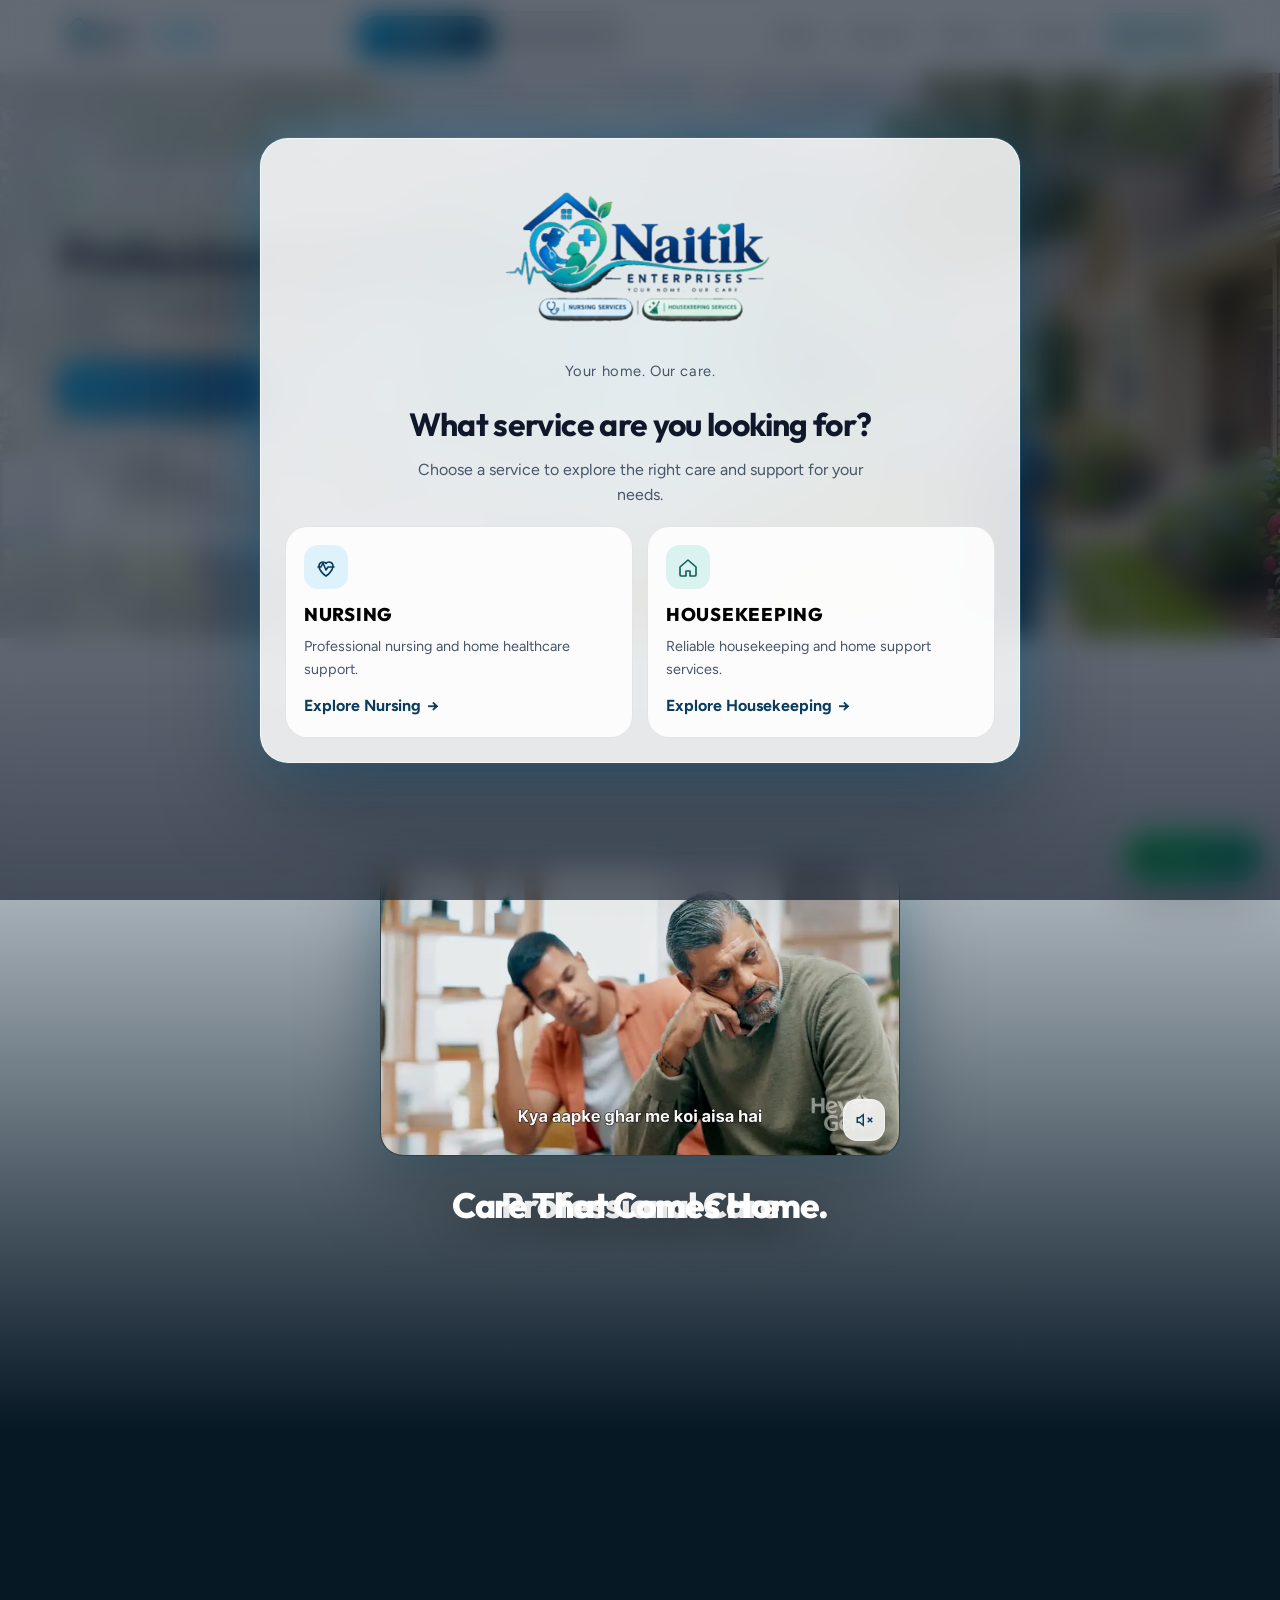
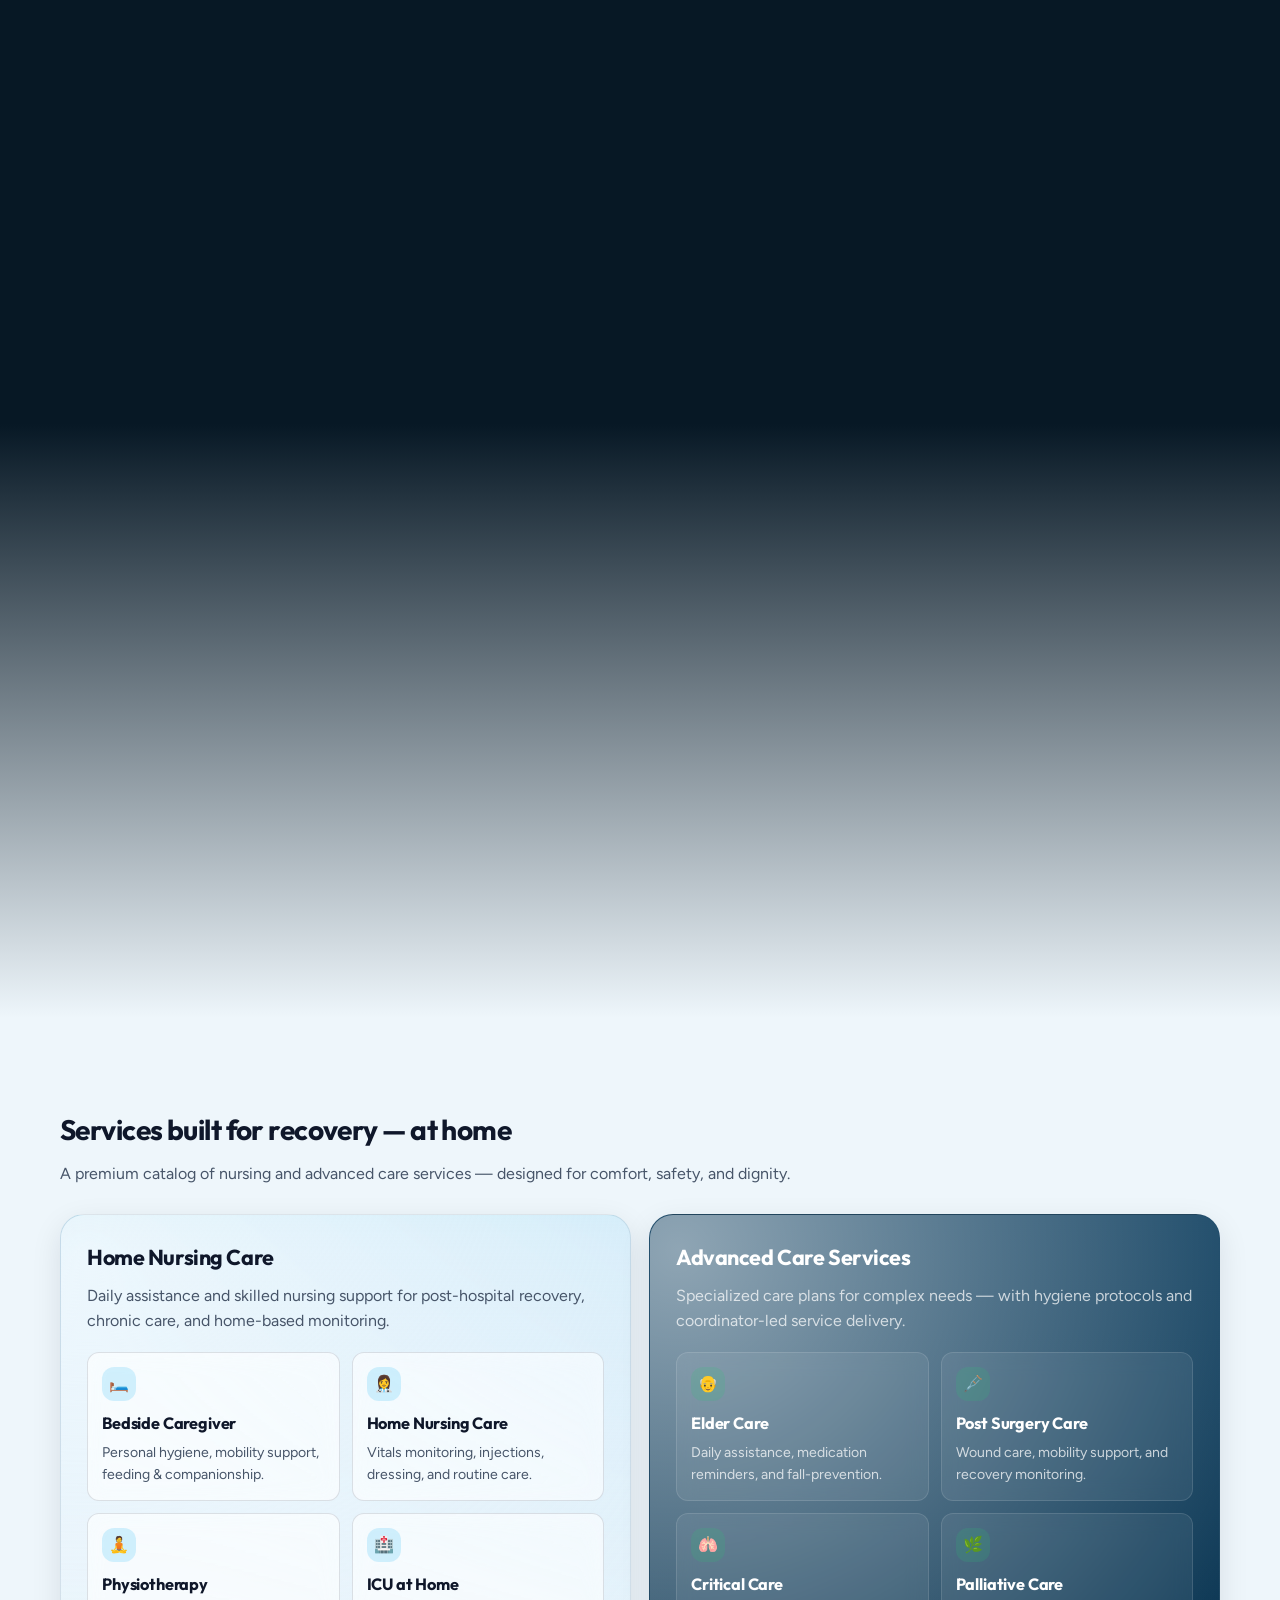
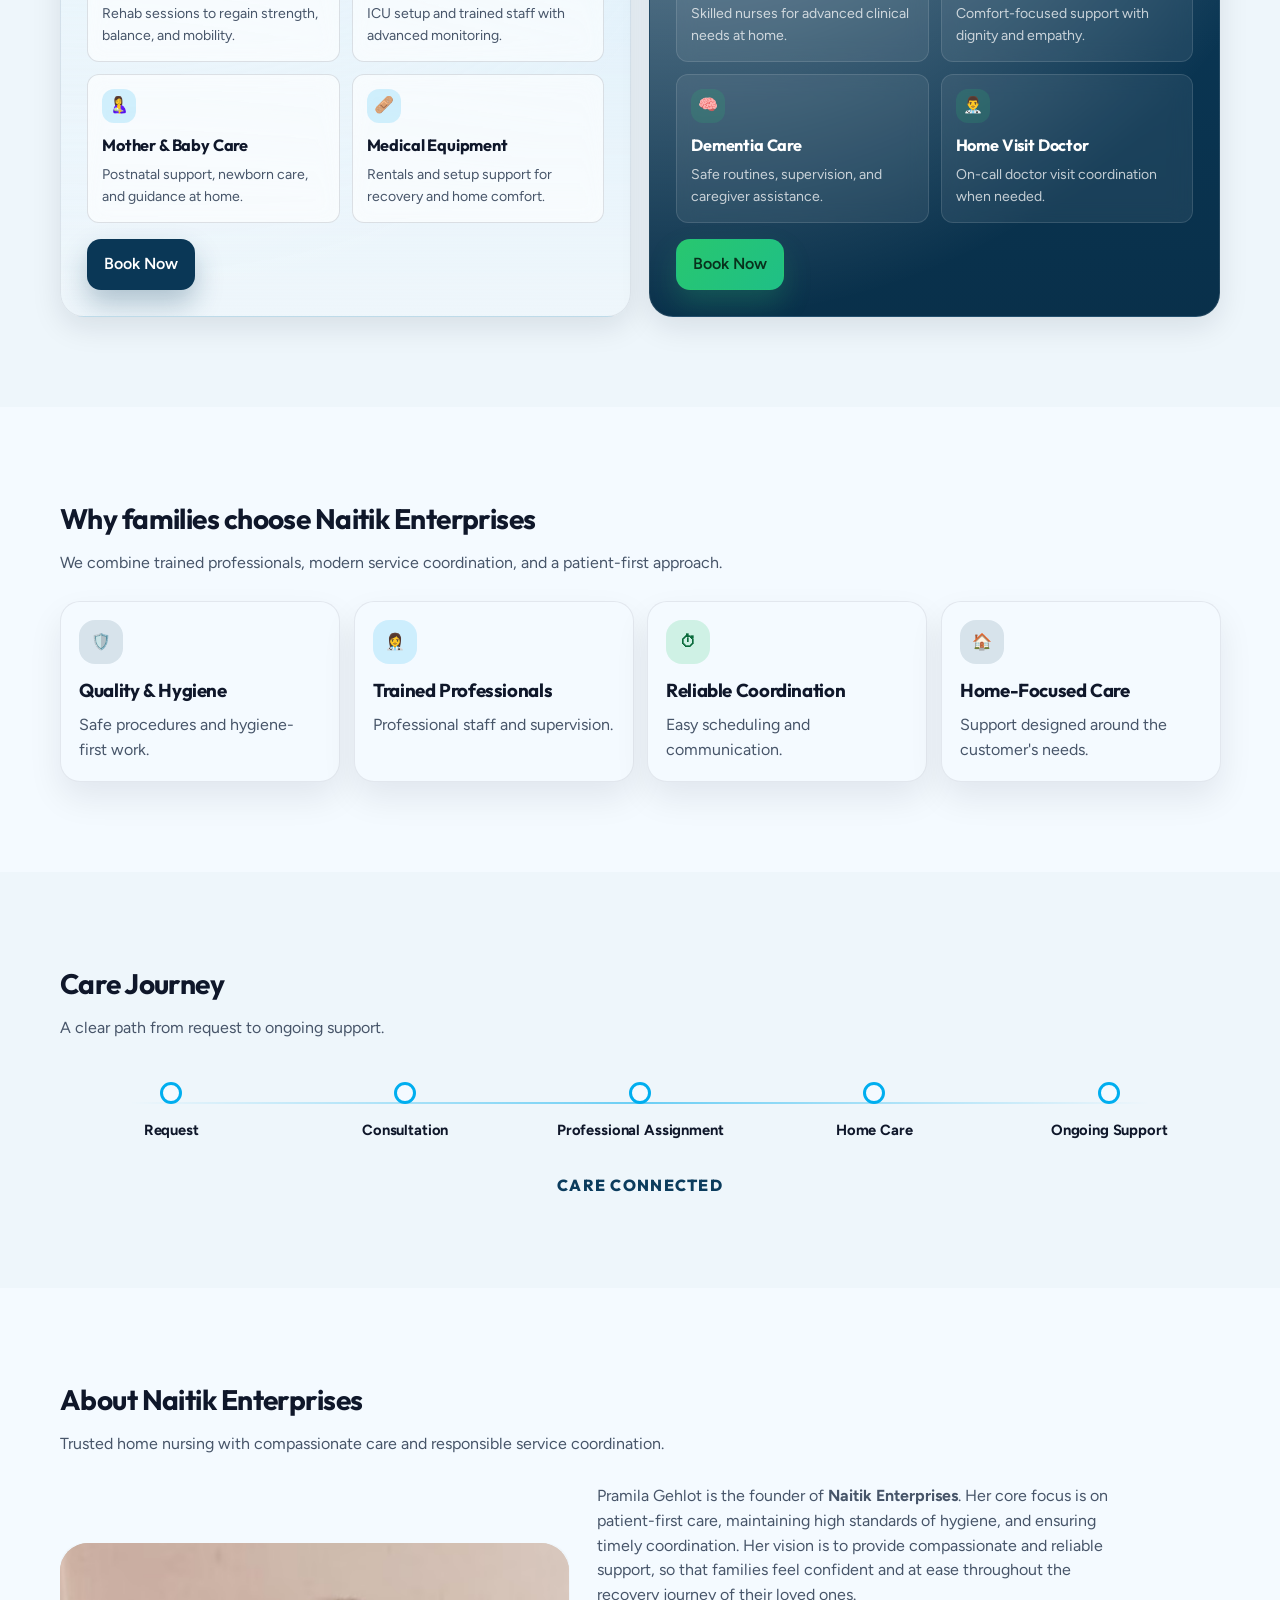
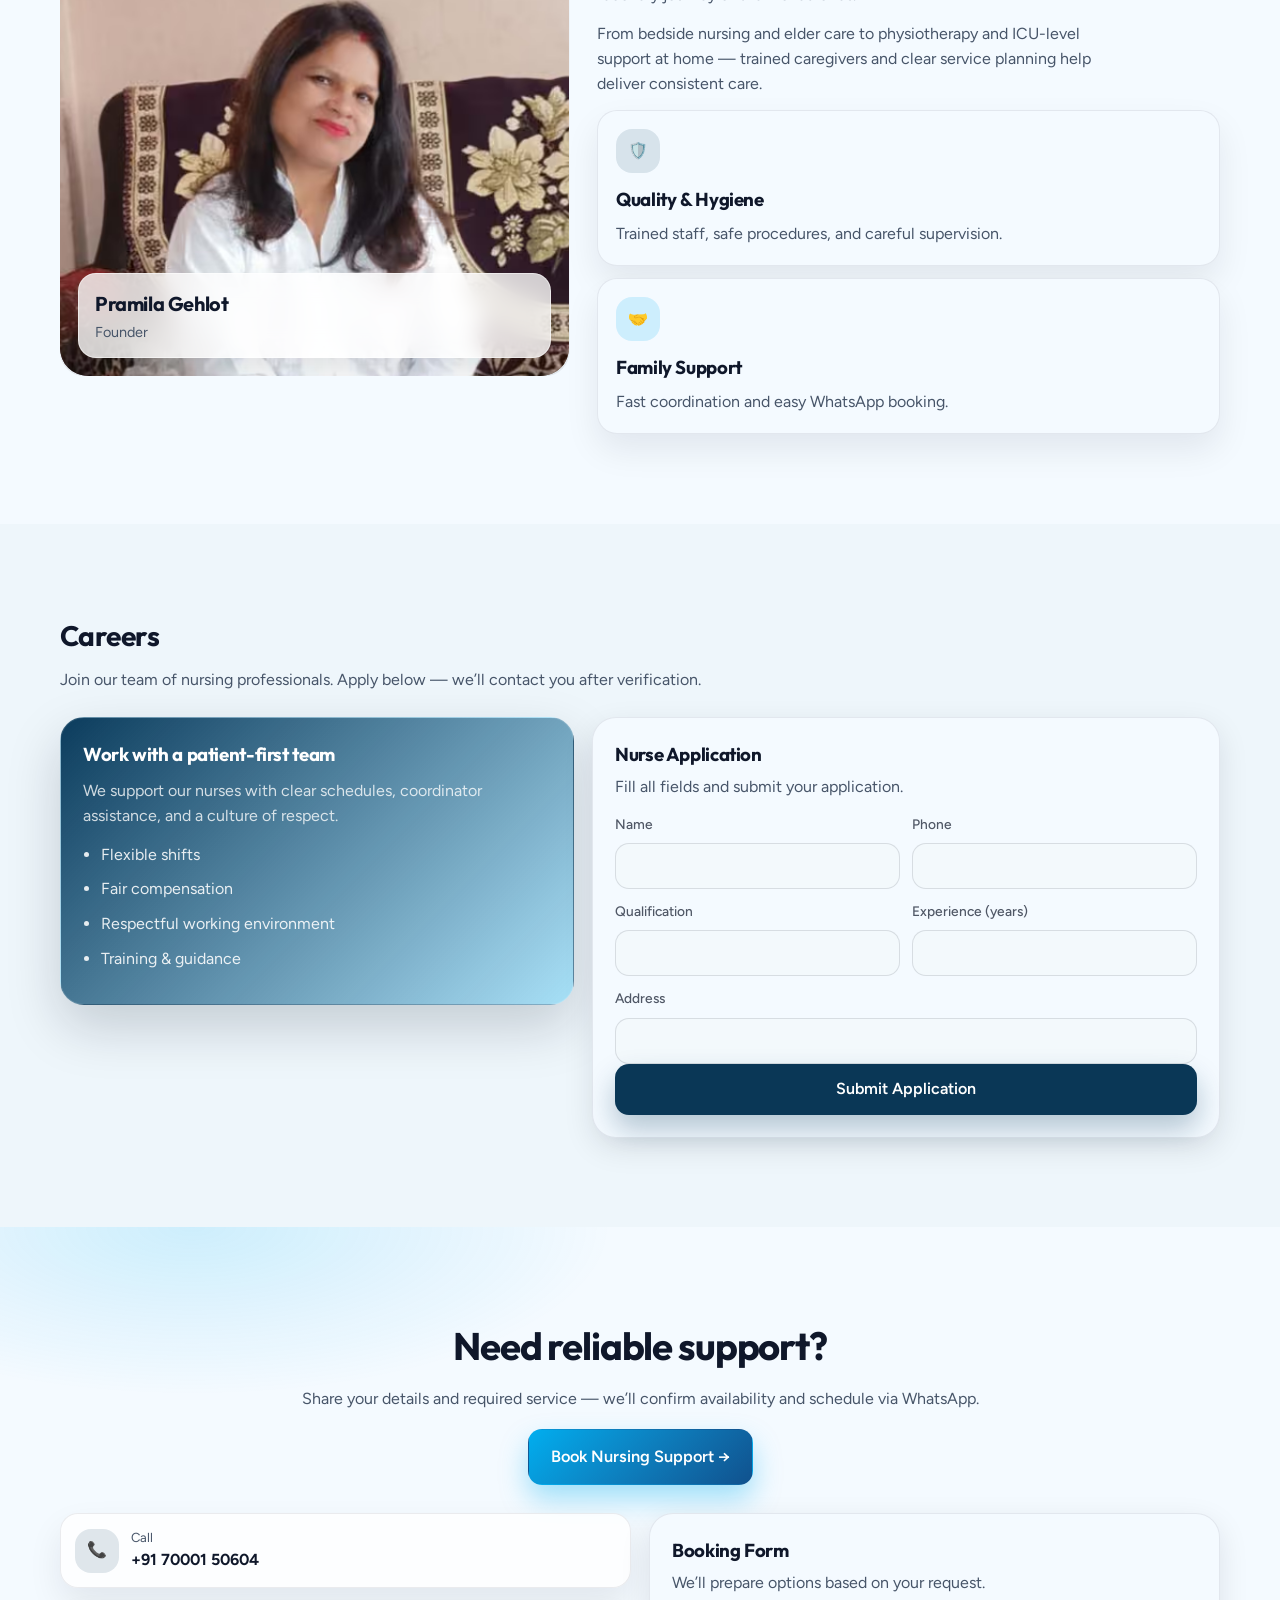
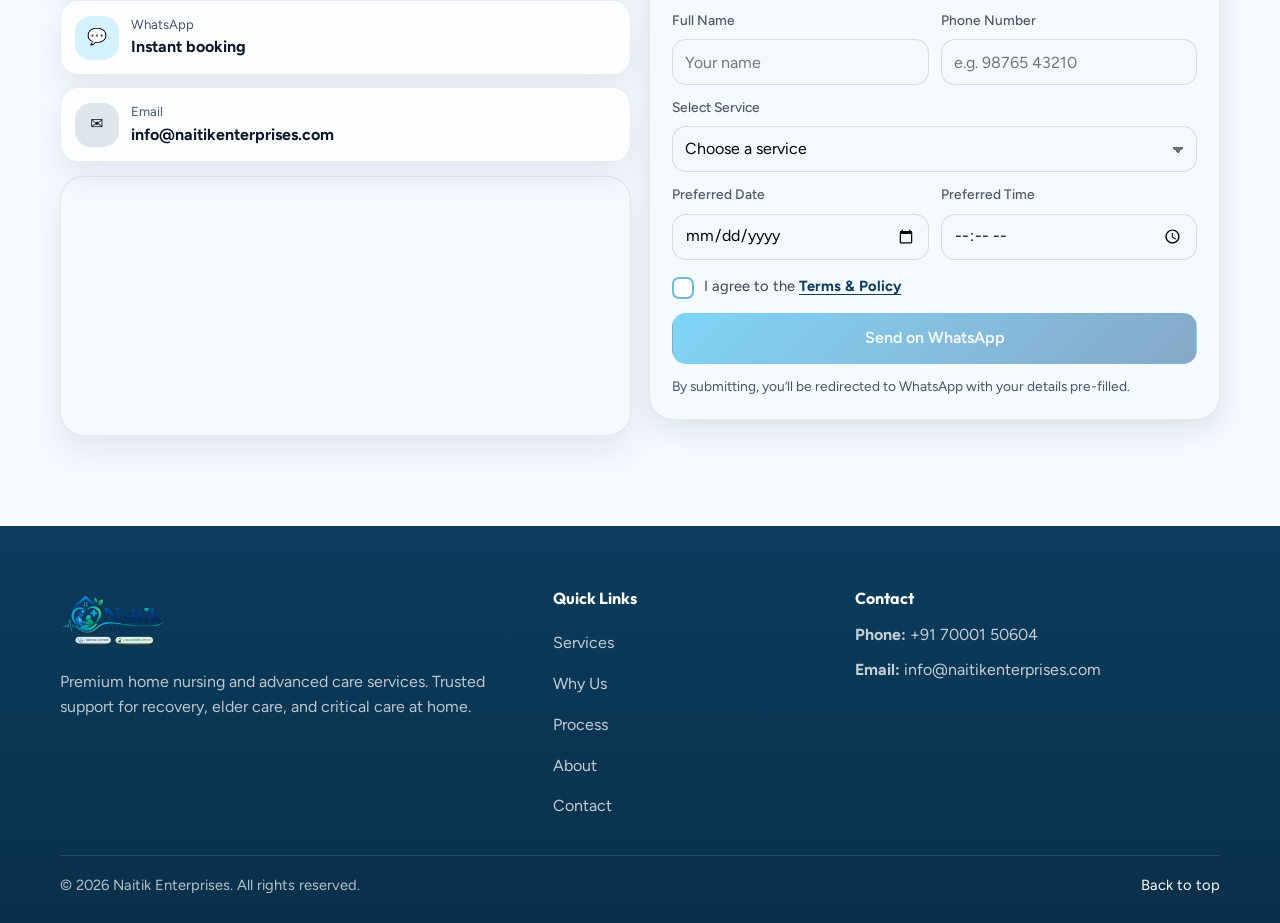
==== commit a6e60f62: "google ads verify" ====
--- a/index.html
+++ b/index.html
@@ -3,6 +3,16 @@
   <head>
     <meta charset="UTF-8" />
     <meta name="viewport" content="width=device-width, initial-scale=1.0" />
+
+    <!-- Google tag (gtag.js) -->
+    <script async src="https://www.googletagmanager.com/gtag/js?id=AW-18475982735"></script>
+    <script>
+      window.dataLayer = window.dataLayer || [];
+      function gtag(){dataLayer.push(arguments);}
+      gtag('js', new Date());
+
+      gtag('config', 'AW-18475982735');
+    </script>
     <meta
       name="description"
       id="metaDescription"
